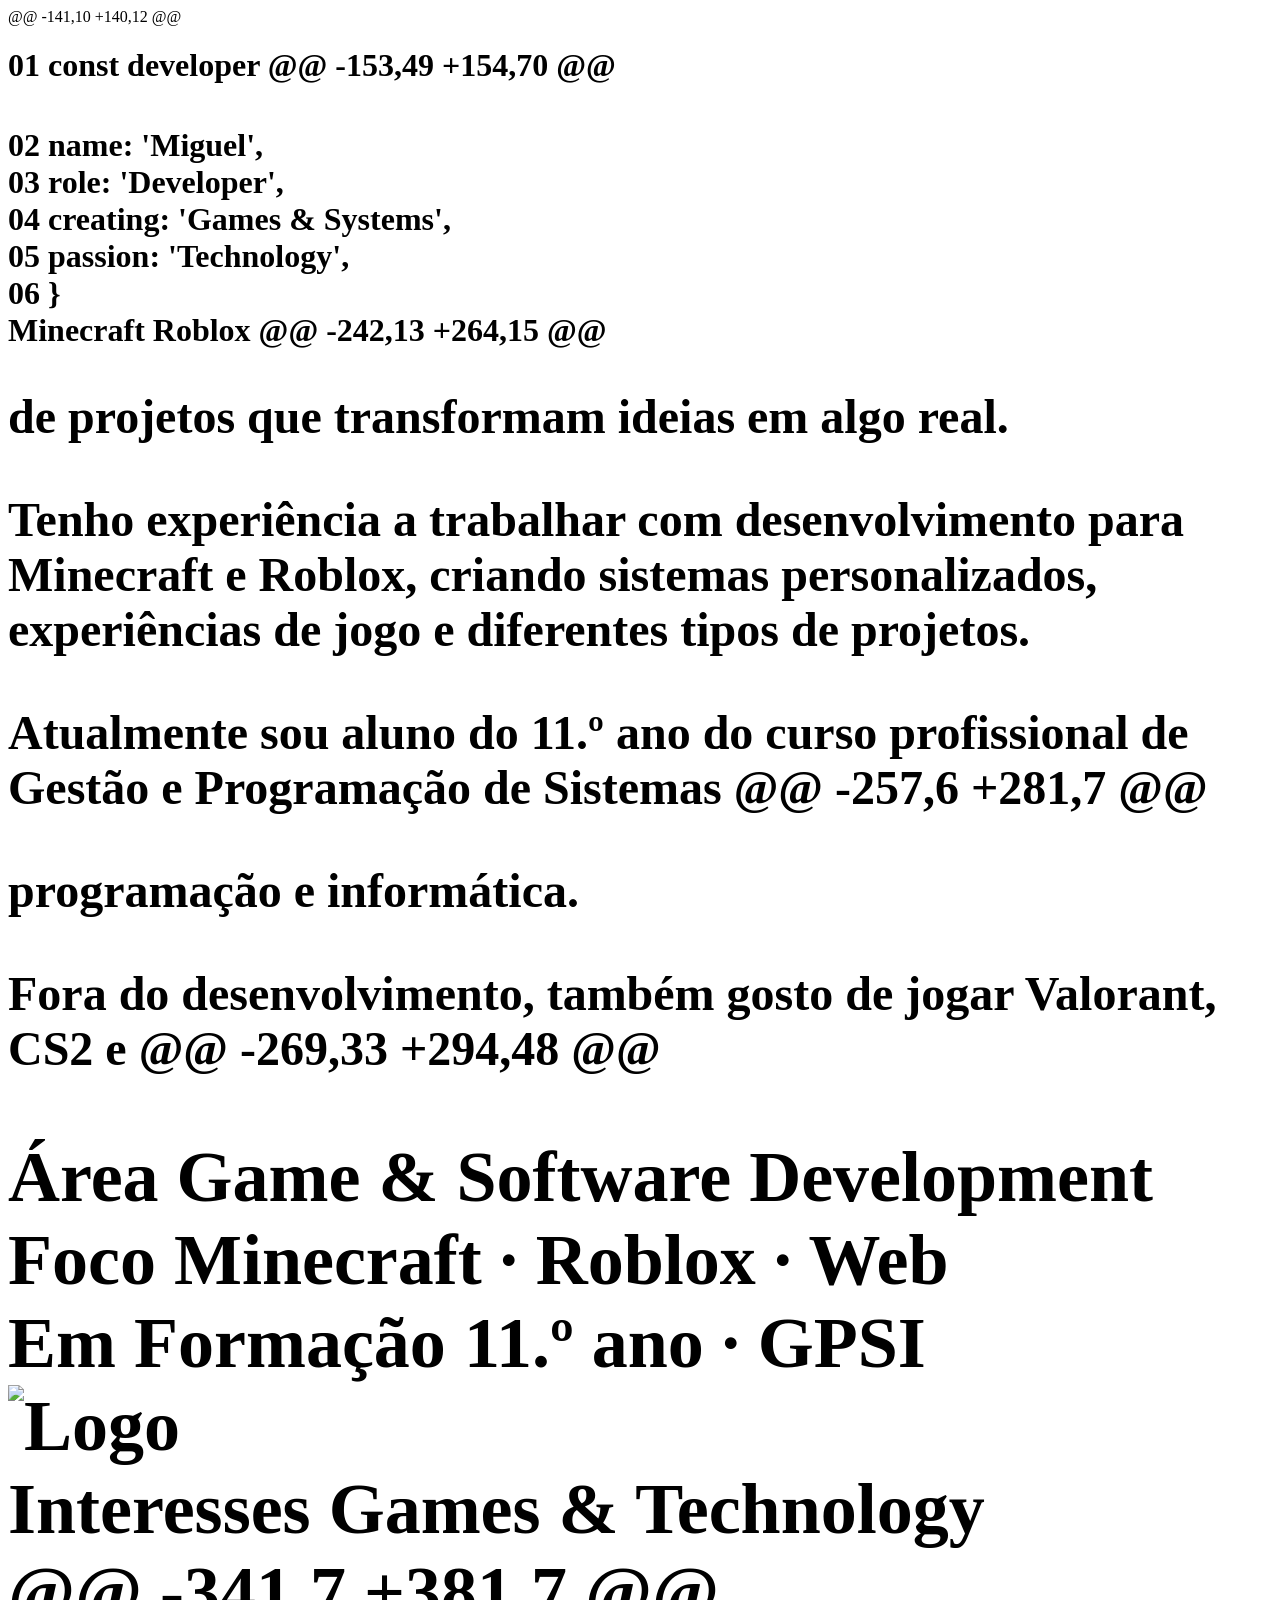
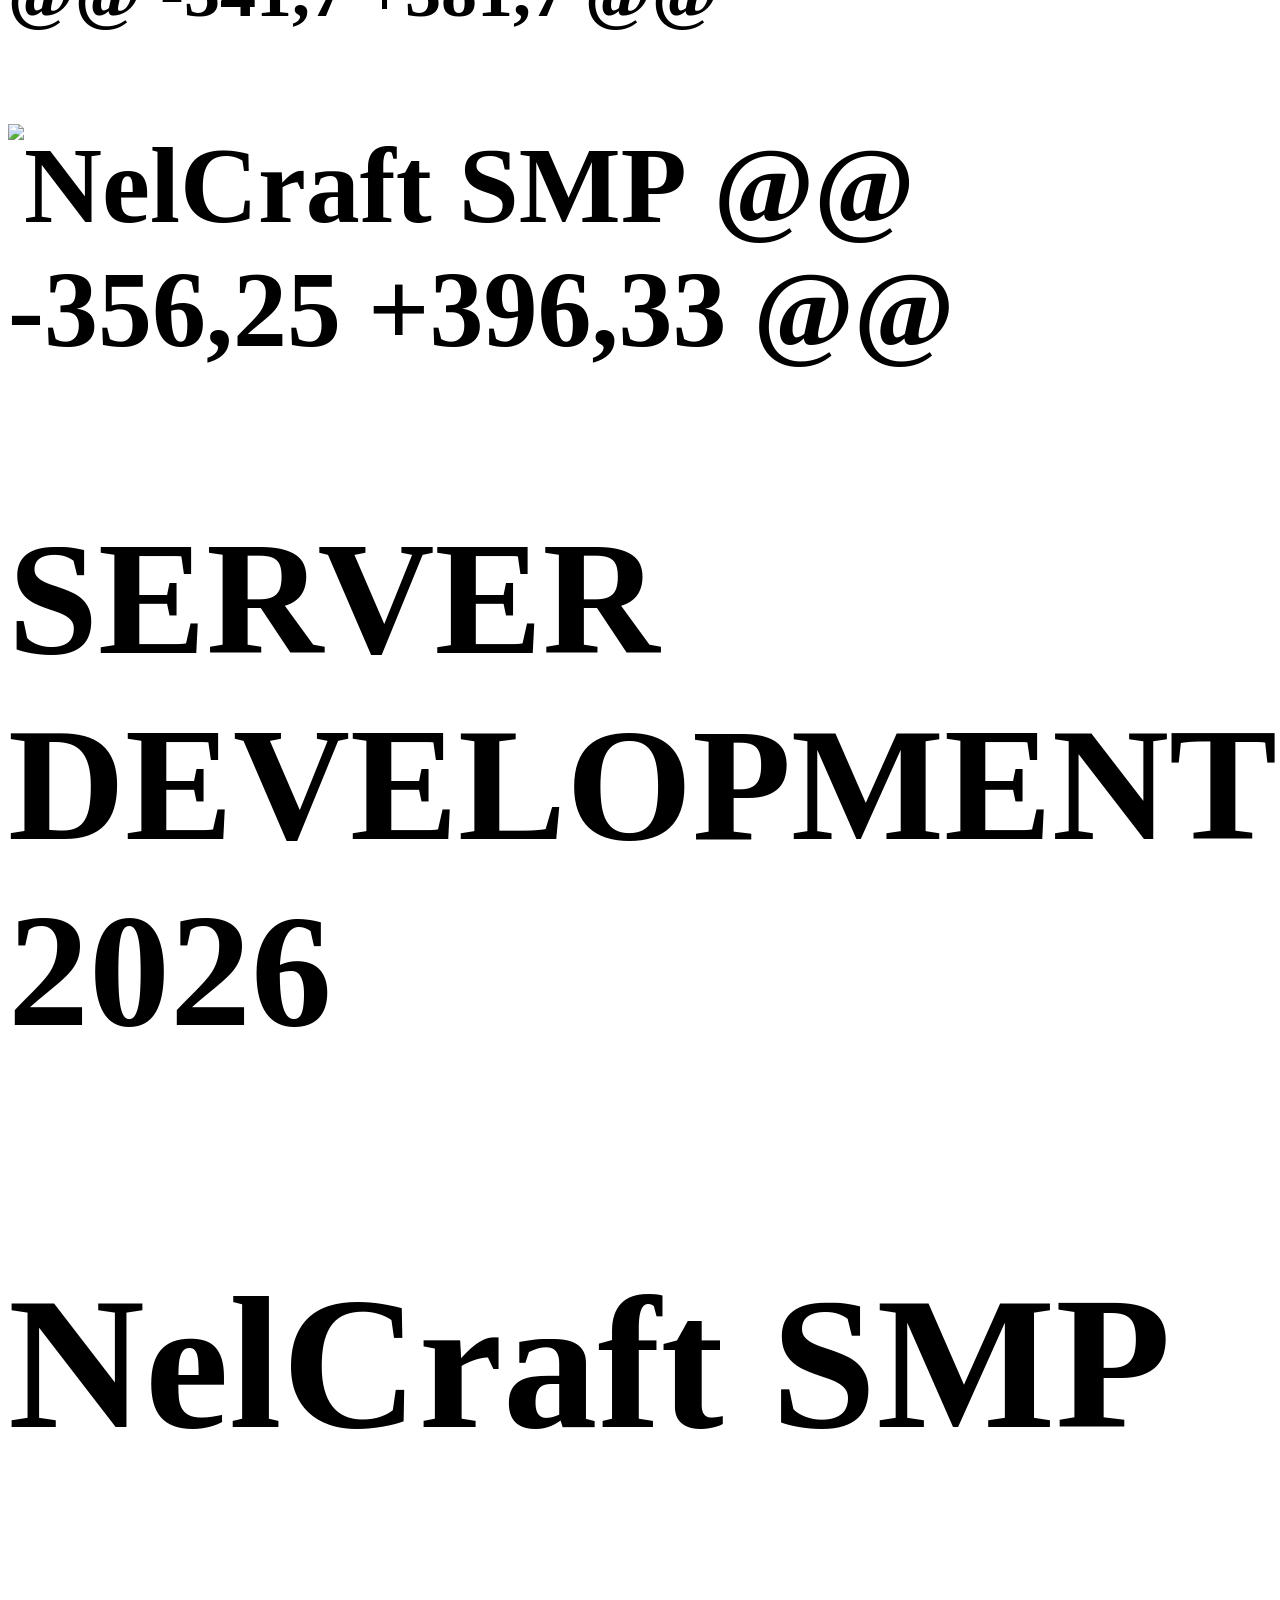
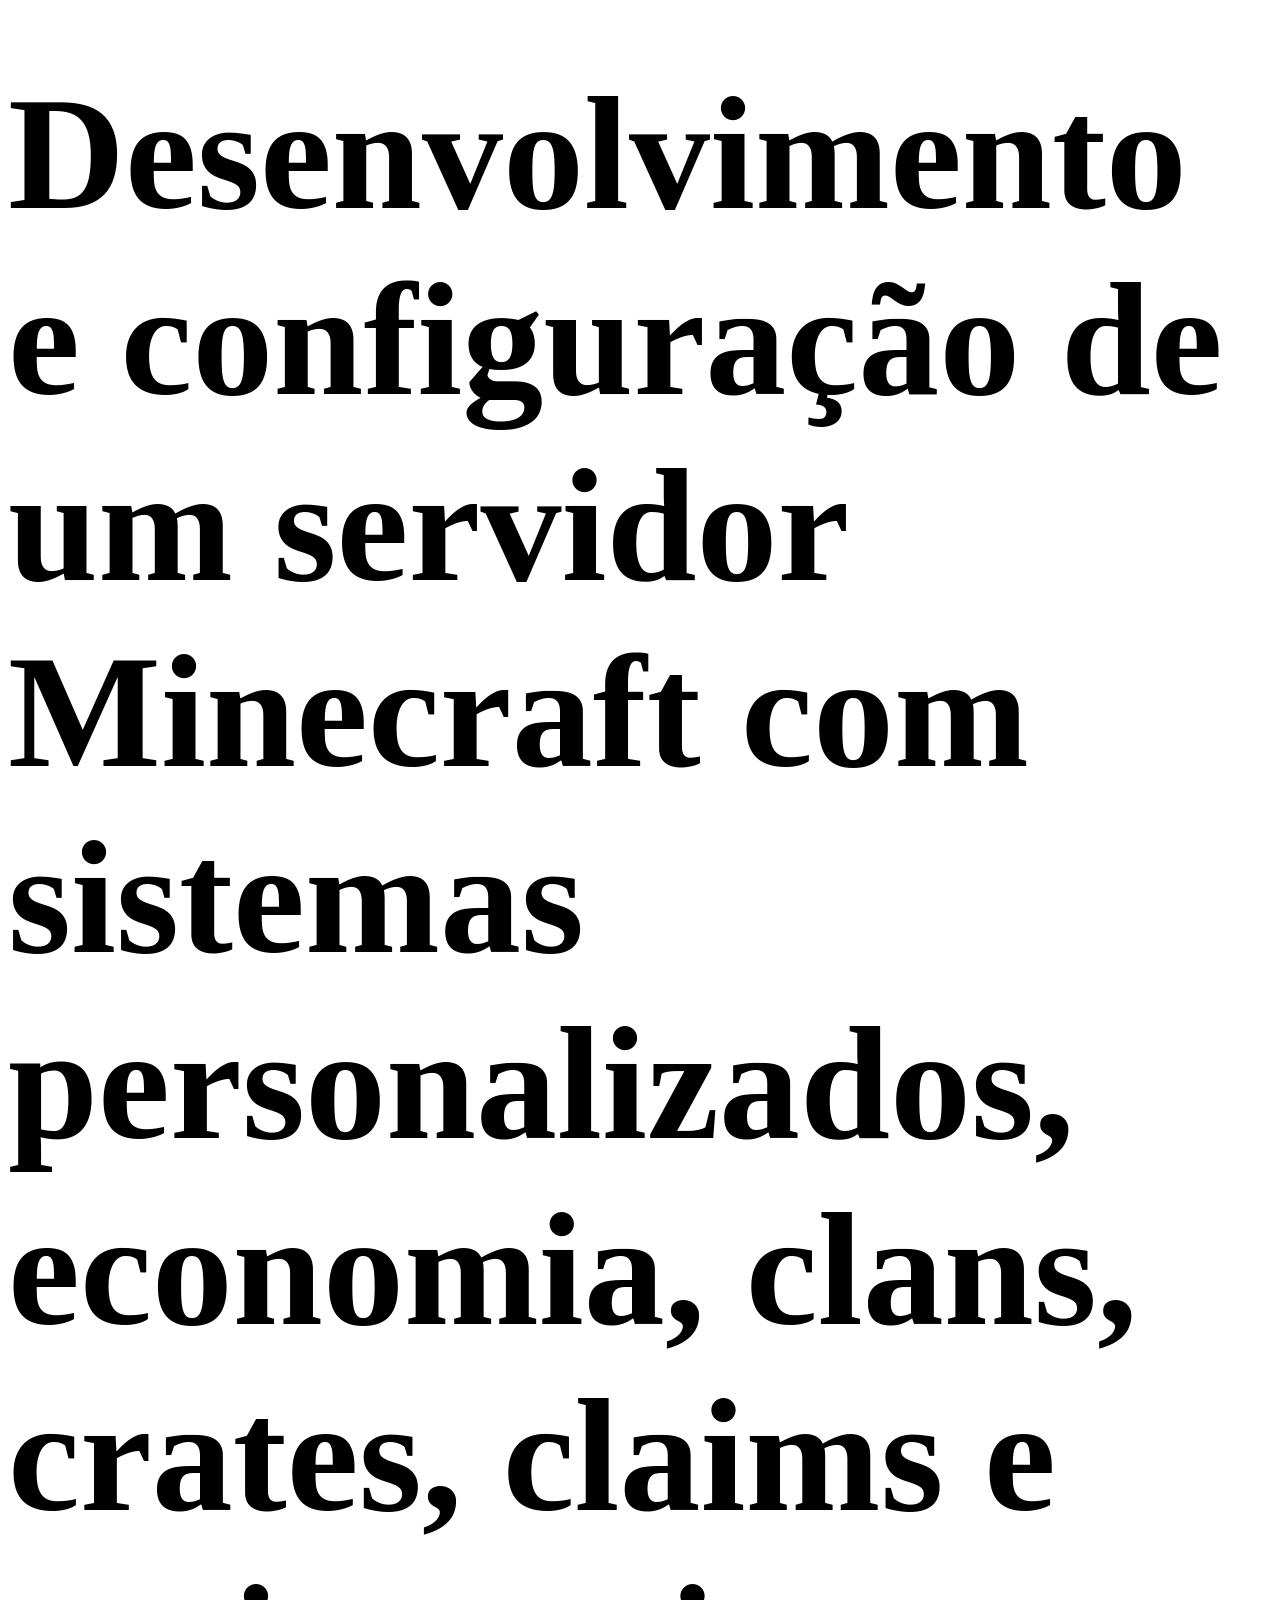
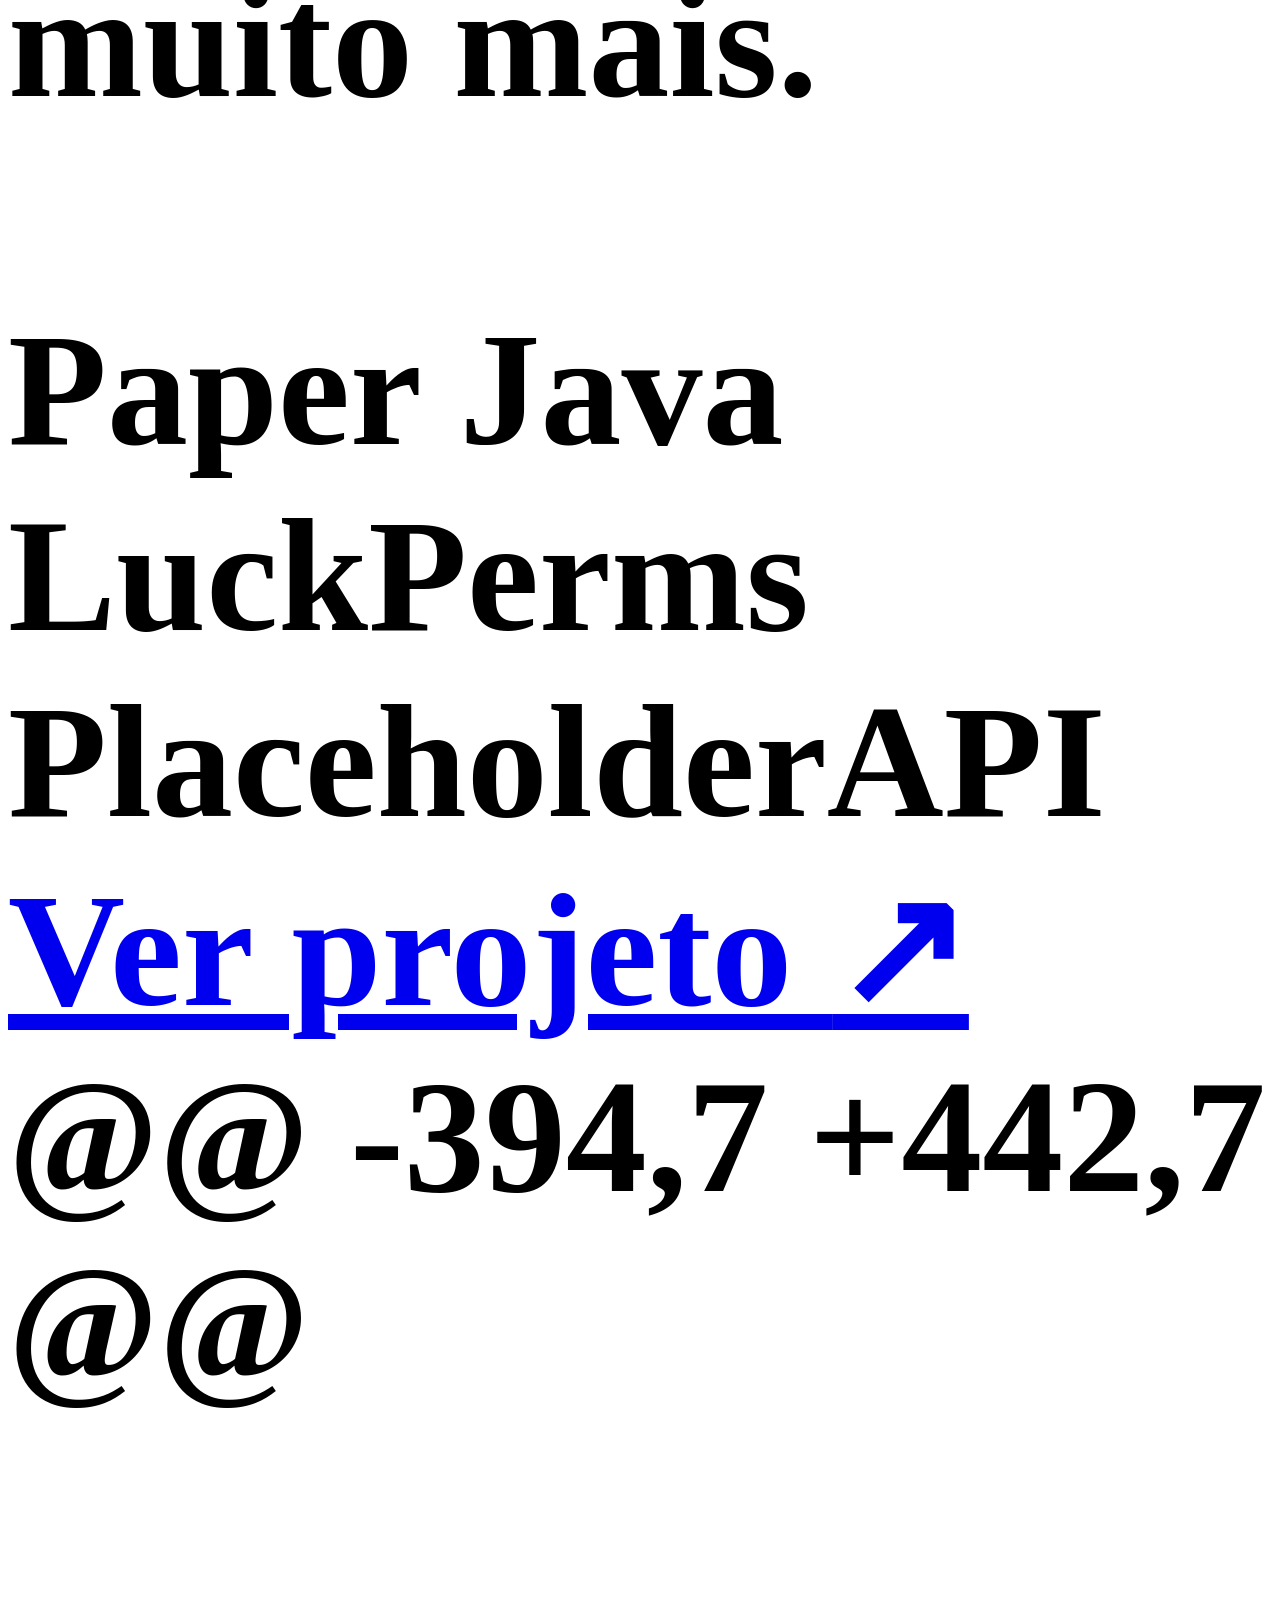
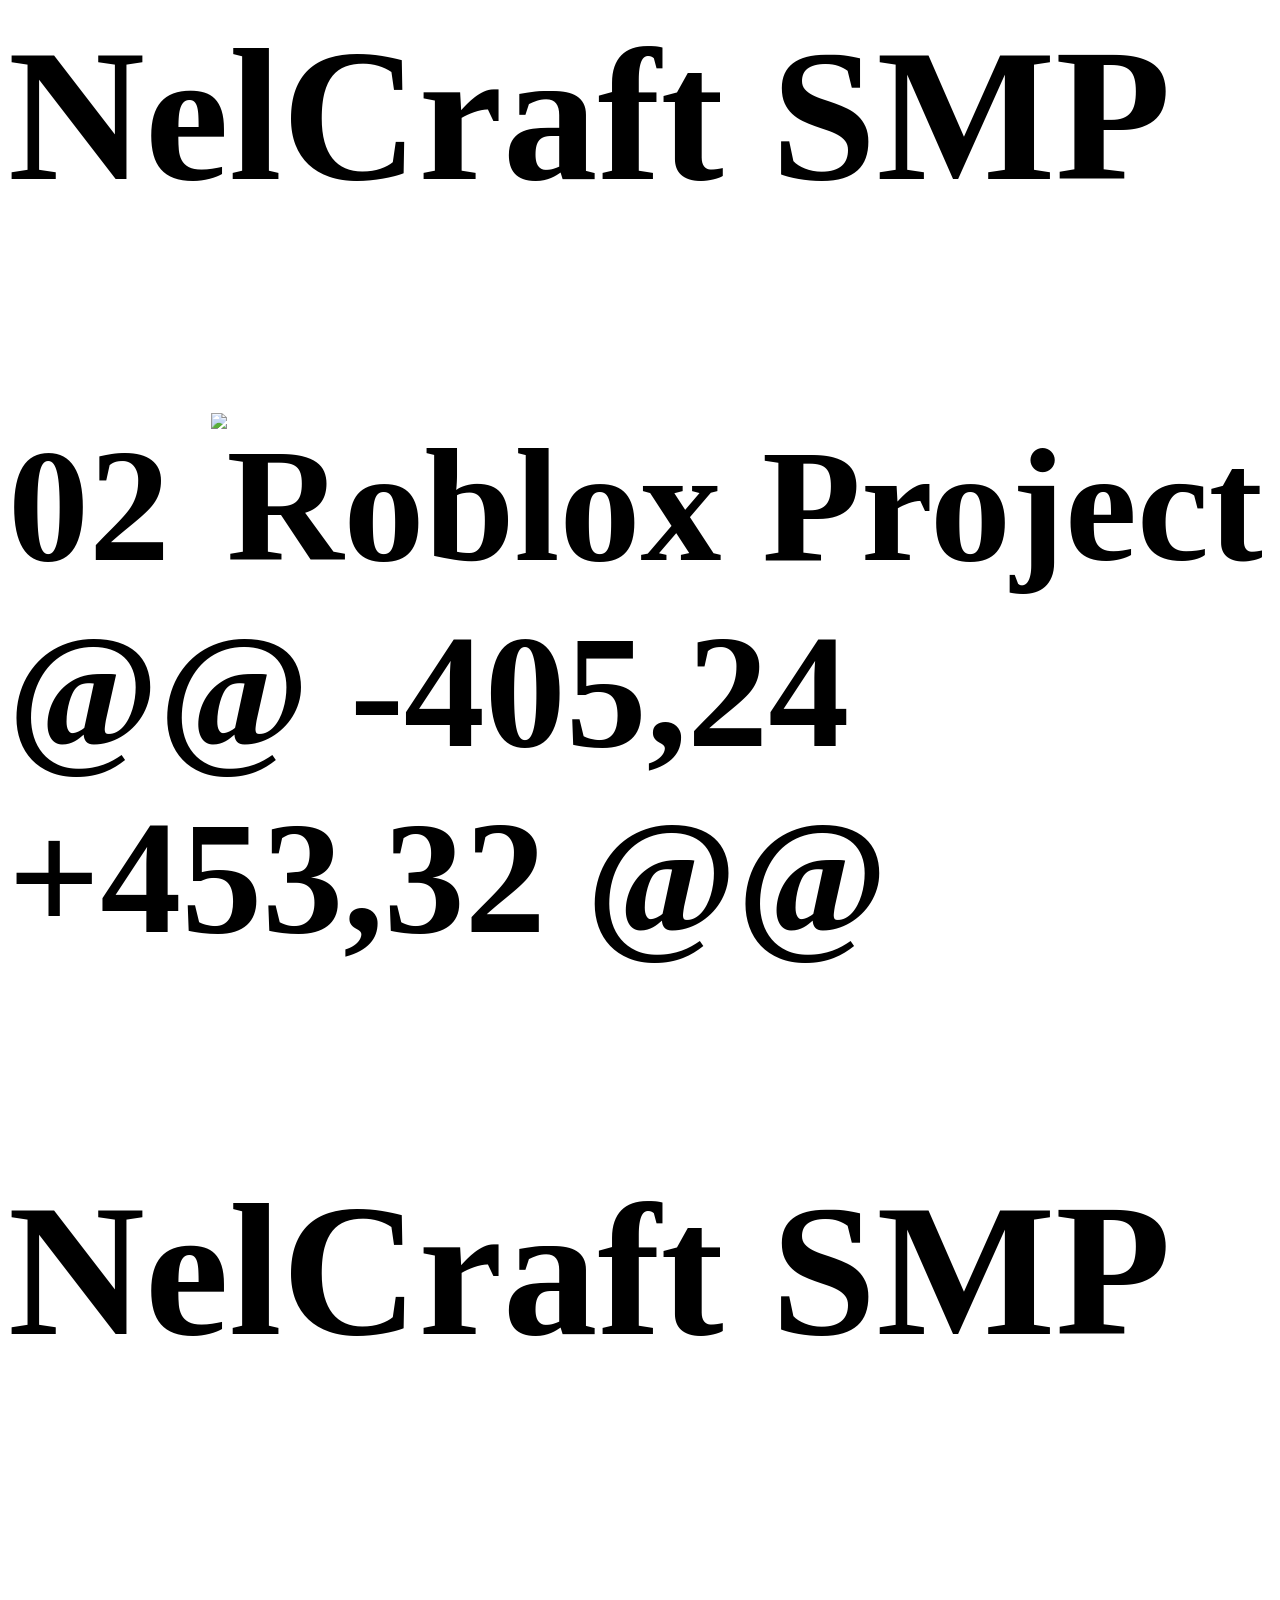
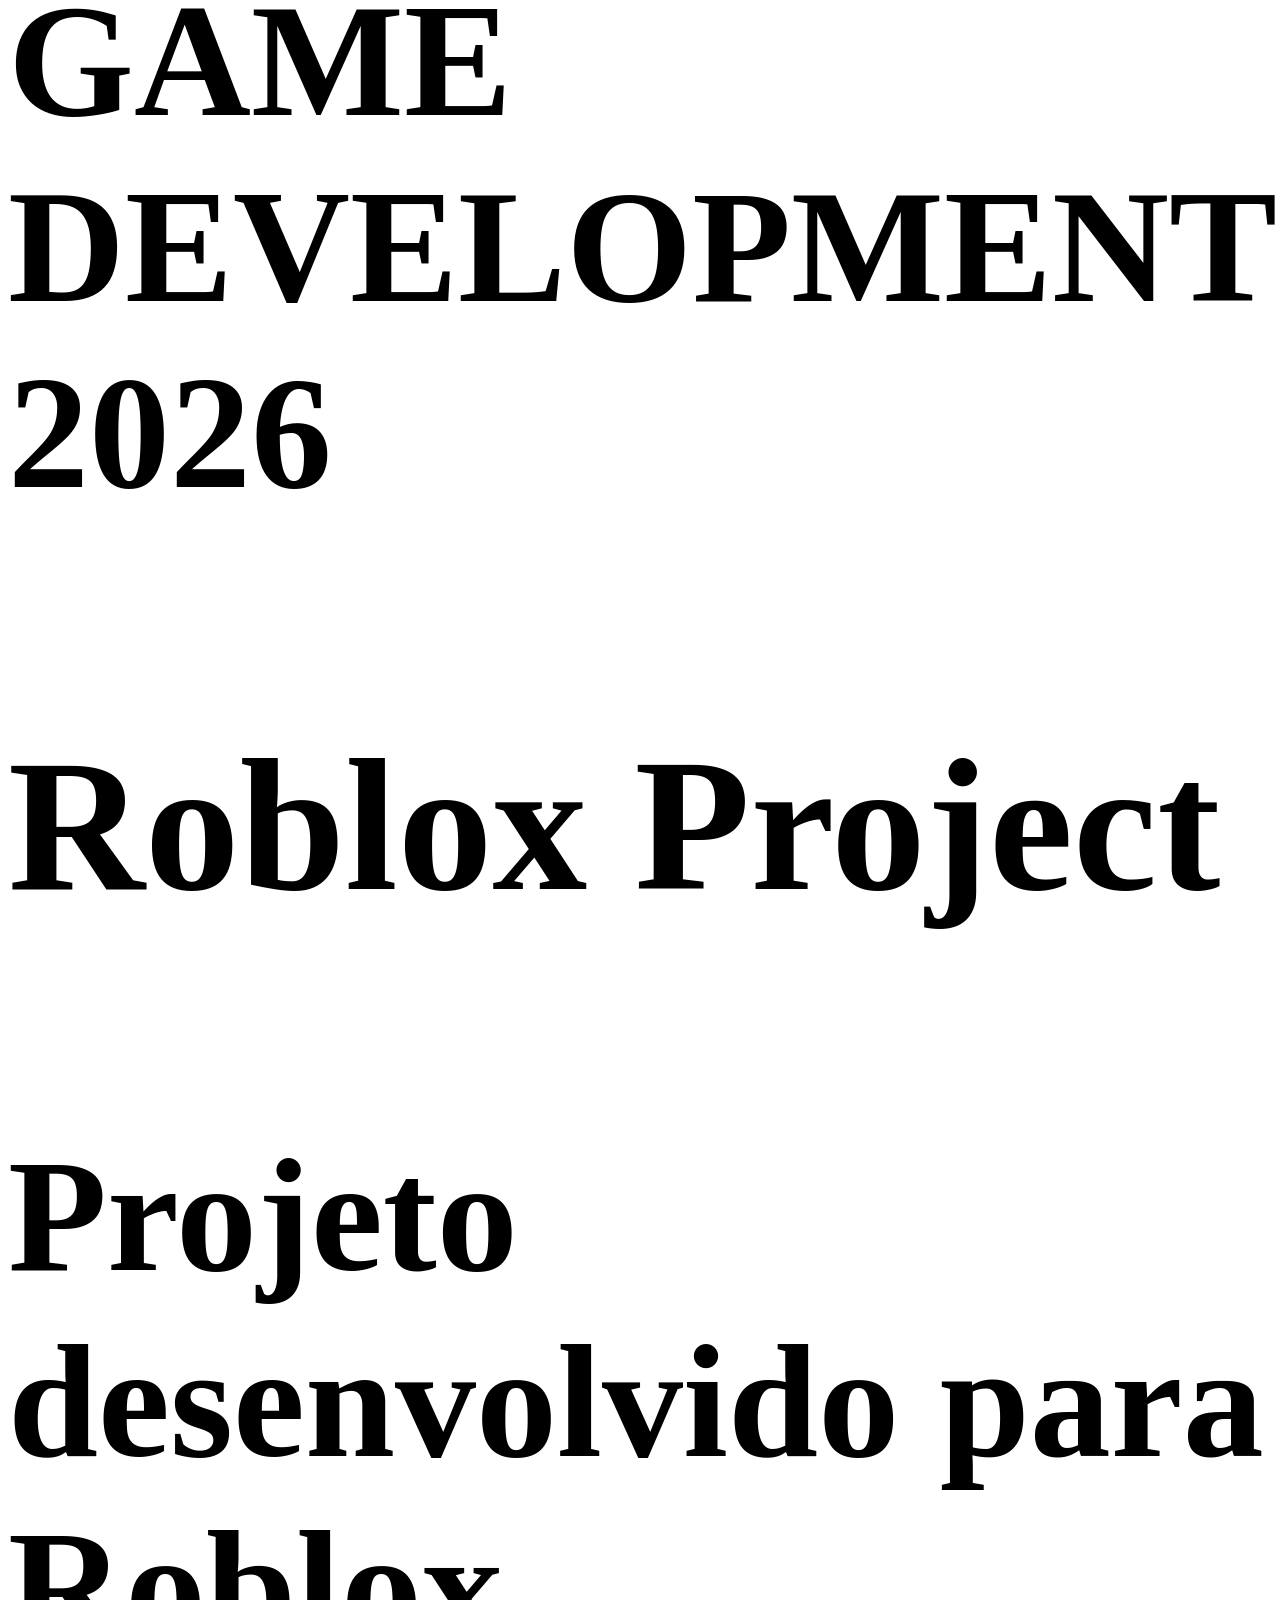
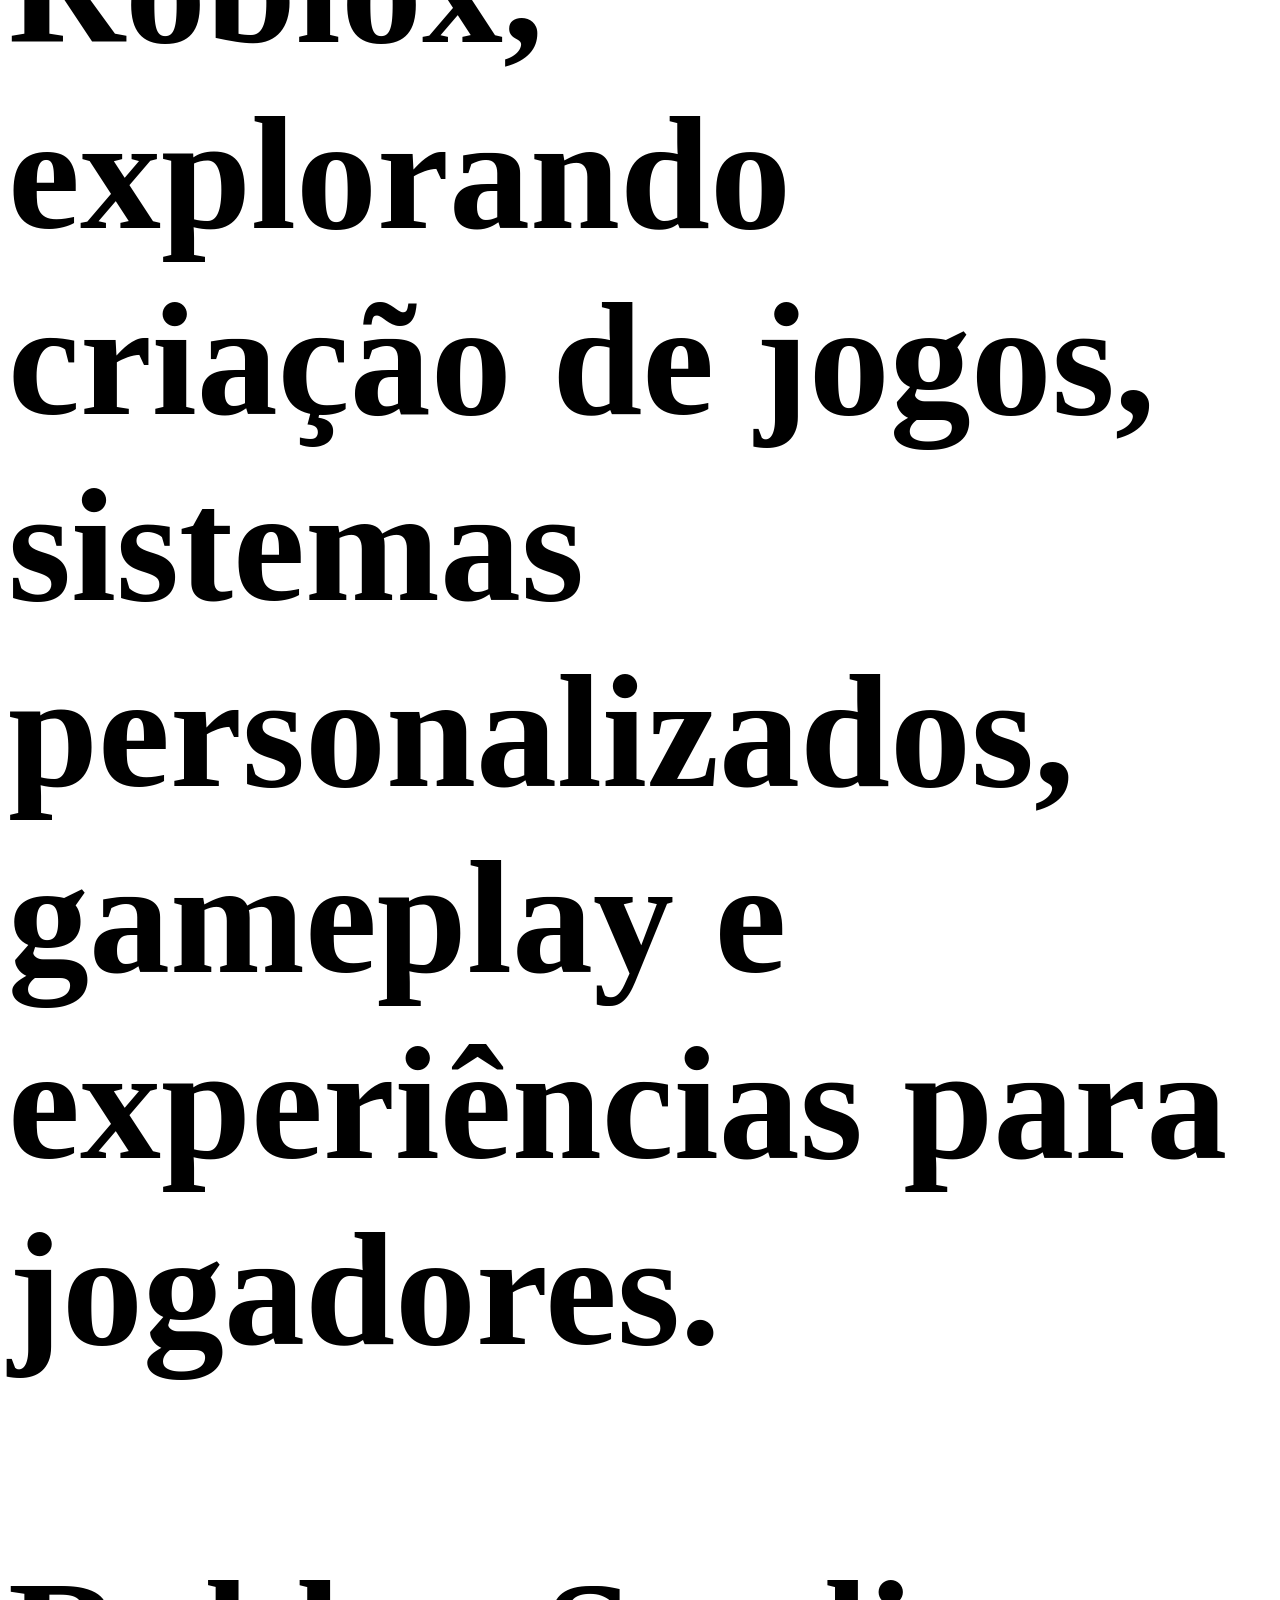
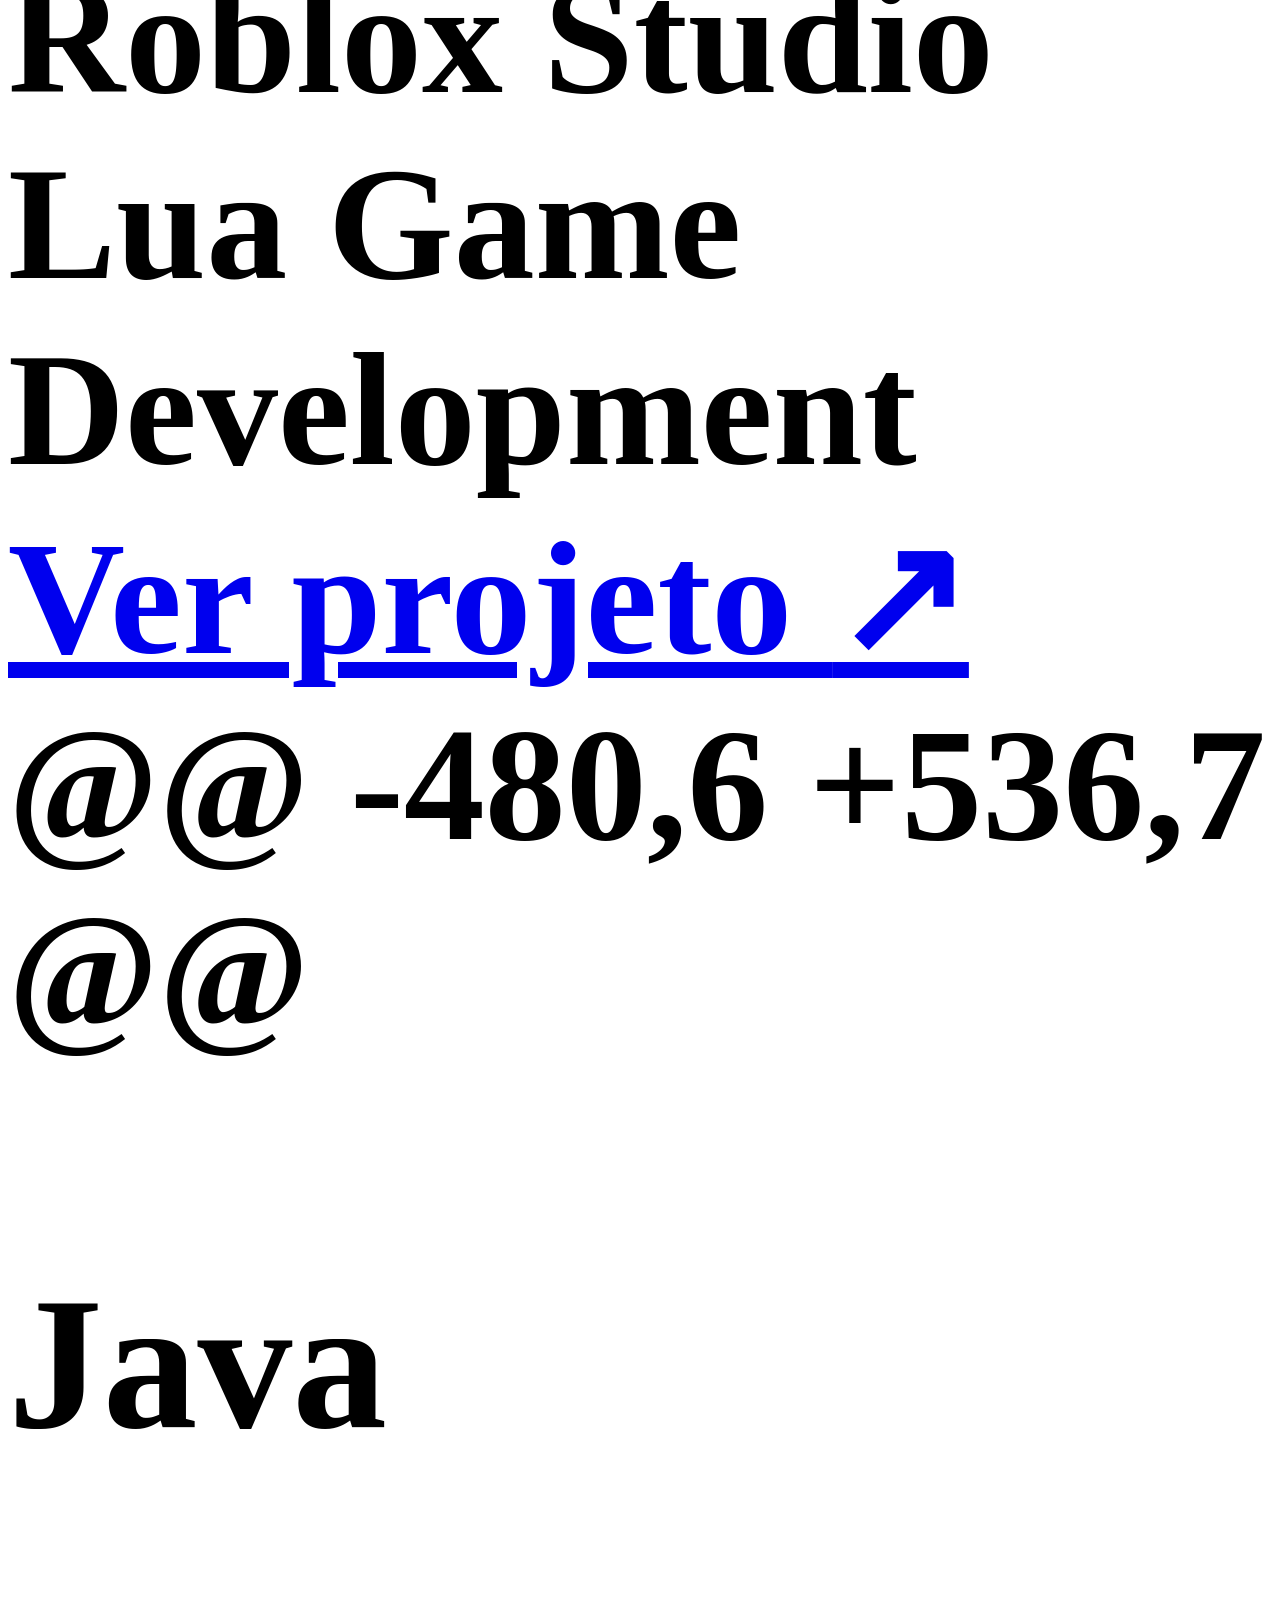
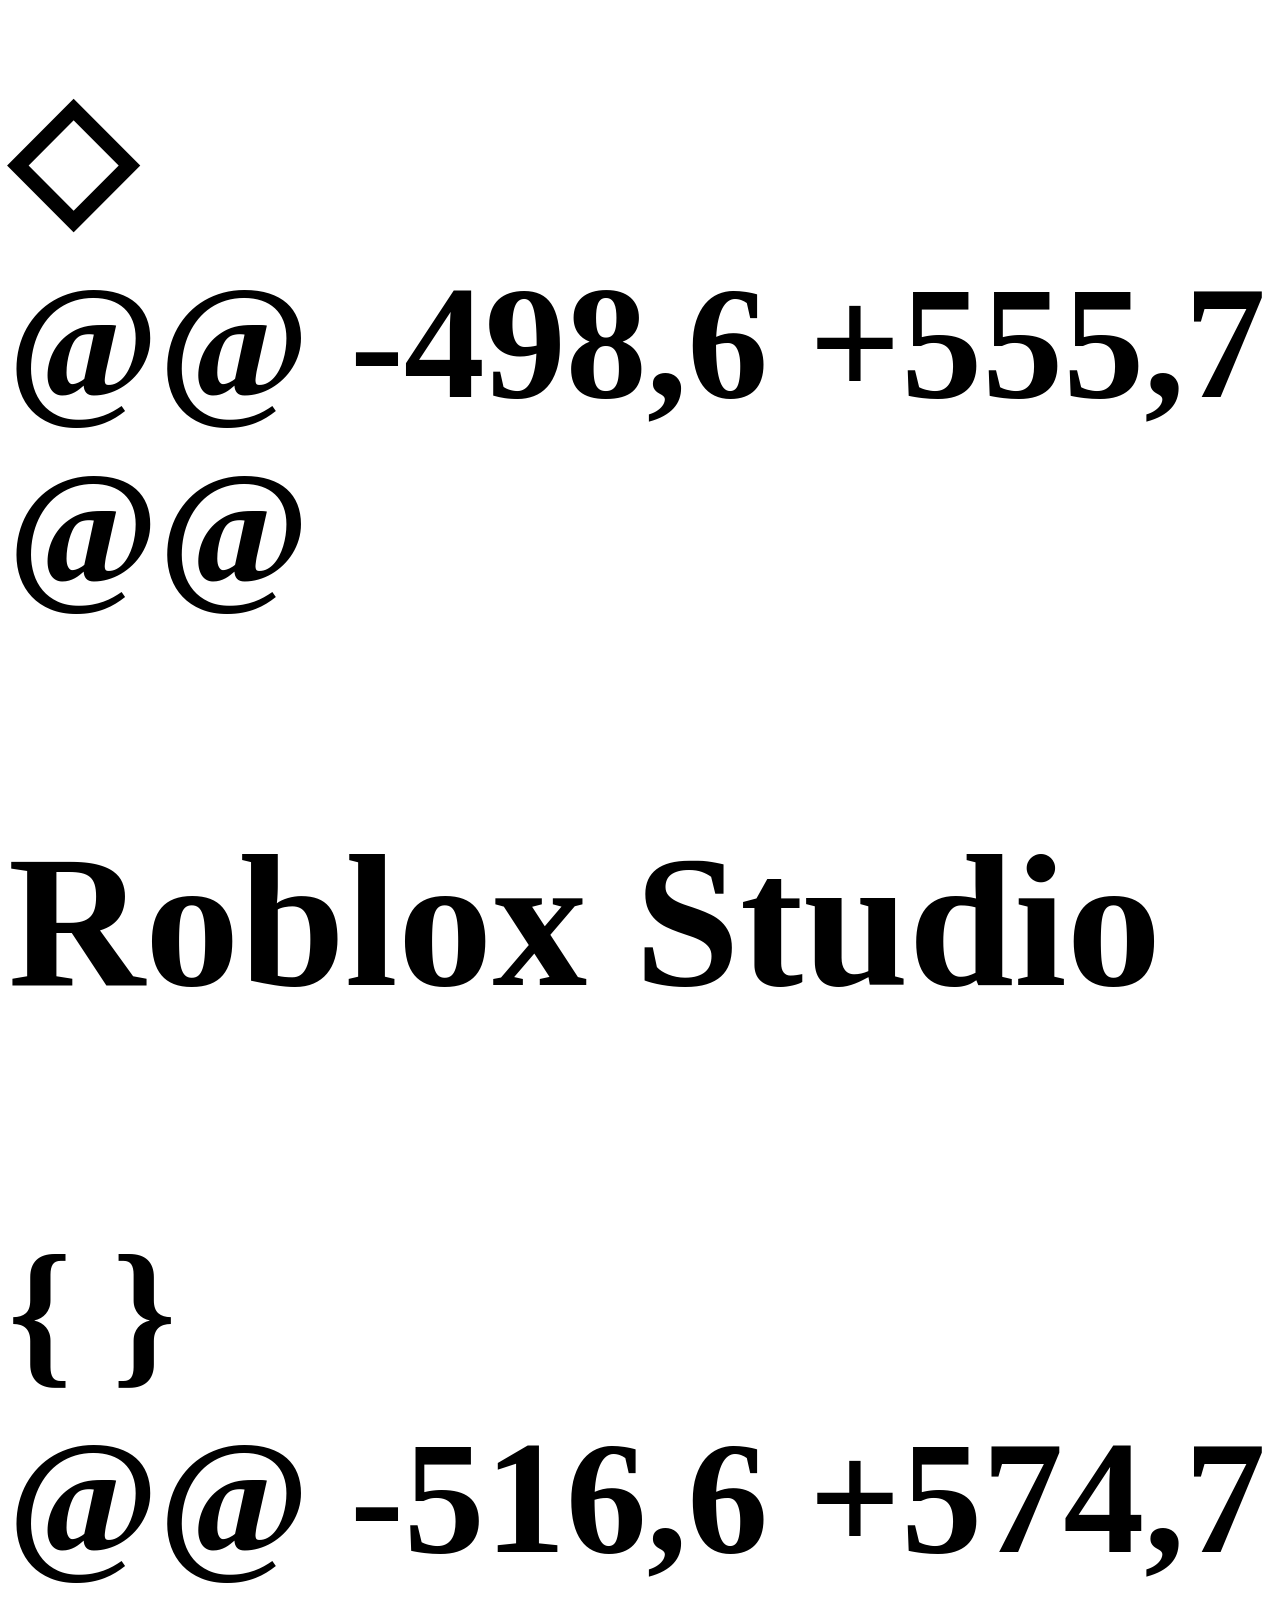
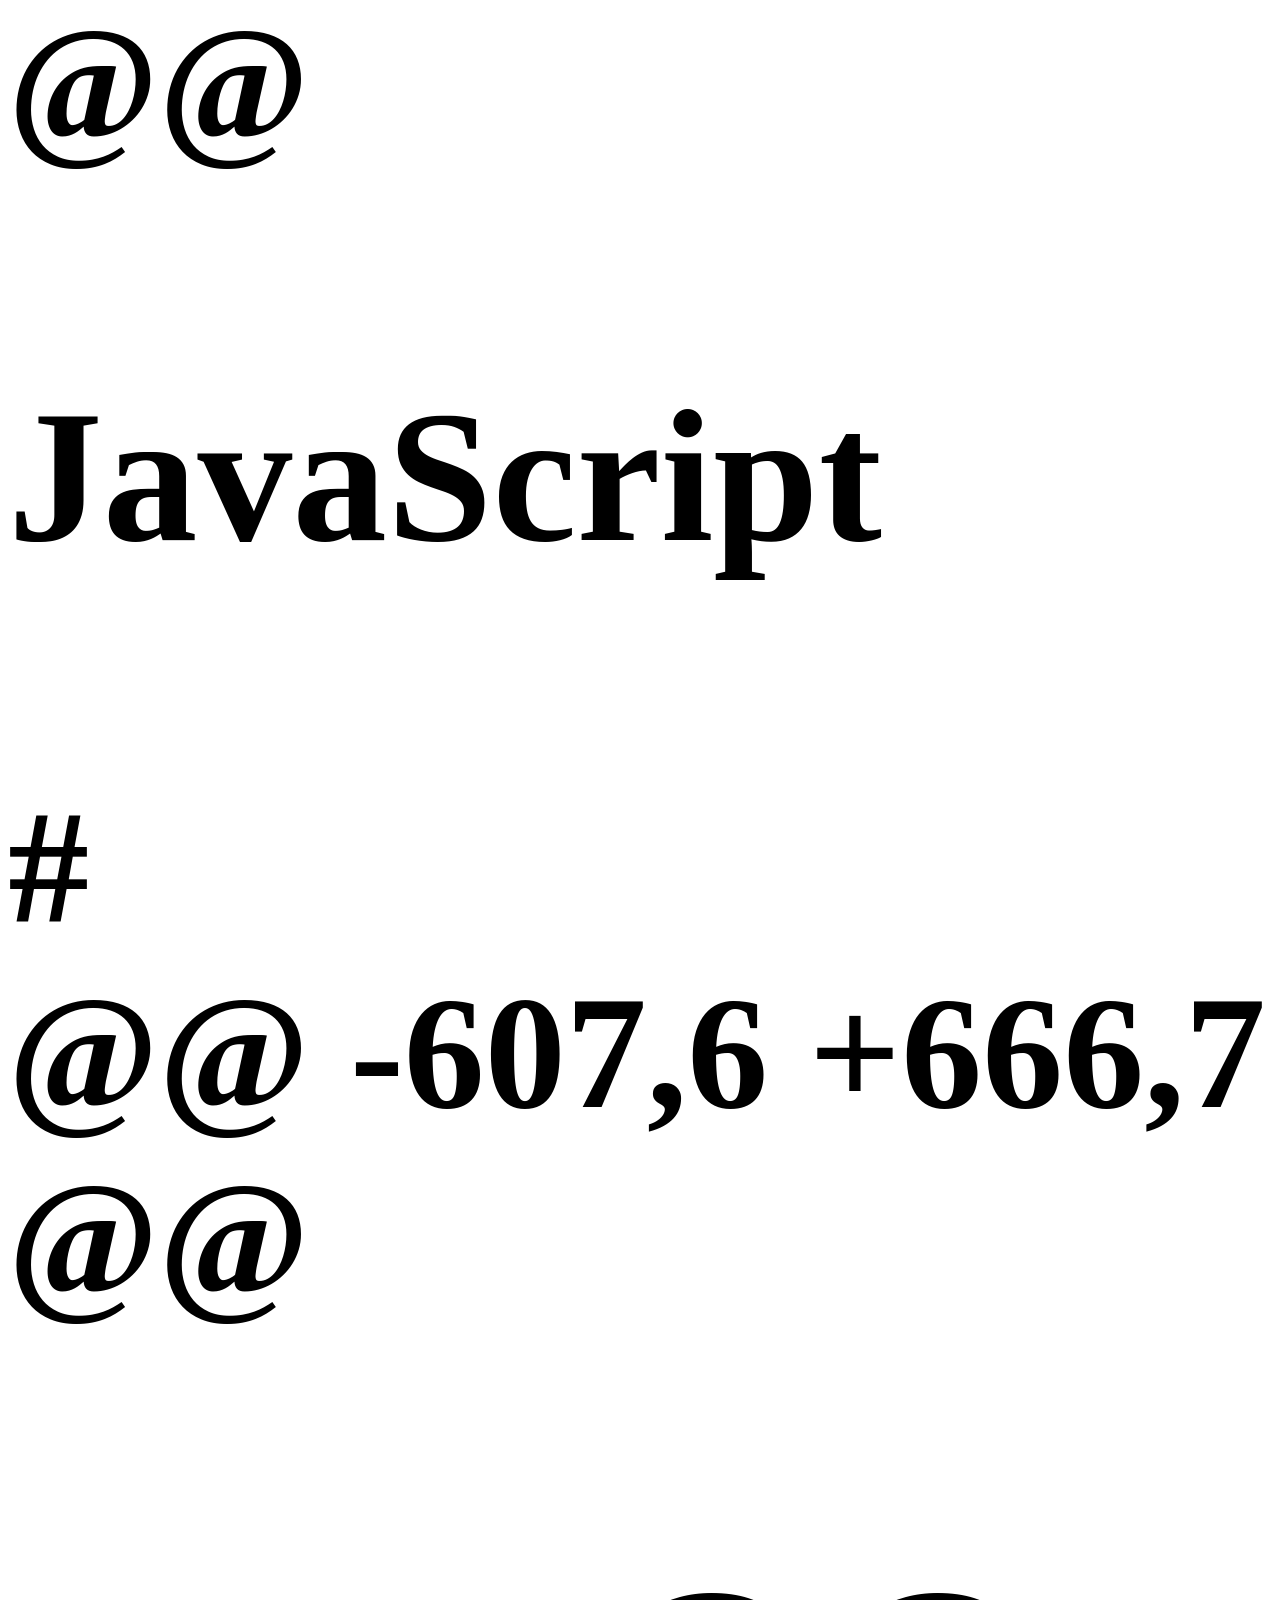
==== index.html @ 080fdfba "Update index.html" ====
<html lang="pt-PT">
<head>
<meta charset="UTF-8">

<meta name="viewport" content="width=device-width, initial-scale=1.0">

<title>Miguel — Developer</title>
@@ -141,10 +140,12 @@ <h1>

</div>


<div class="code-area">

<div class="code-line">
<span class="line-number">01</span>

<span>
<span class="purple">const</span>
<span class="blue">developer</span>
@@ -153,49 +154,70 @@ <h1>
</span>
</div>


<div class="code-line">

<span class="line-number">02</span>

<span class="indent">
name:
<span class="green">'Miguel'</span>,
</span>

</div>


<div class="code-line">

<span class="line-number">03</span>

<span class="indent">
role:
<span class="green">'Developer'</span>,
</span>

</div>


<div class="code-line">

<span class="line-number">04</span>

<span class="indent">
creating:
<span class="green">'Games & Systems'</span>,
</span>

</div>


<div class="code-line">

<span class="line-number">05</span>

<span class="indent">
passion:
<span class="green">'Technology'</span>,
</span>

</div>


<div class="code-line">

<span class="line-number">06</span>

<span>
<span class="yellow">}</span>
</span>

</div>

<div class="cursor"></div>

</div>


<div class="card-bottom">
<span>Minecraft</span>
<span>Roblox</span>
@@ -242,13 +264,15 @@ <h2>
de projetos que transformam ideias em algo real.
</p>


<p>
Tenho experiência a trabalhar com desenvolvimento
para <strong>Minecraft</strong> e <strong>Roblox</strong>,
criando sistemas personalizados, experiências de jogo
e diferentes tipos de projetos.
</p>


<p>
Atualmente sou aluno do <strong>11.º ano do curso
profissional de Gestão e Programação de Sistemas
@@ -257,6 +281,7 @@ <h2>
programação e informática.
</p>


<p>
Fora do desenvolvimento, também gosto de jogar
<strong>Valorant</strong>, <strong>CS2</strong> e
@@ -269,33 +294,48 @@ <h2>
<div class="about-info">

<div class="info-box">

<span class="info-title">Área</span>

<strong>Game & Software Development</strong>

</div>


<div class="info-box">

<span class="info-title">Foco</span>

<strong>Minecraft · Roblox · Web</strong>

</div>


<div class="info-box">

<span class="info-title">Em Formação</span>

<strong>11.º ano · GPSI</strong>

</div>


<div class="info-box profile-box">

<div class="profile-info">

<img
                                src="profile.png"
                                src="images/profile.png"
alt="Logo"
class="profile-image"
>

<div>

<span class="info-title">Interesses</span>

<strong>Games & Technology</strong>

</div>

</div>
@@ -341,7 +381,7 @@ <h2>
<div class="project-image minecraft-image">

<img
                            src="nelcraft.png"
                            src="images/nelcraft.png"
alt="NelCraft SMP"
class="project-real-image"
>
@@ -356,25 +396,33 @@ <h2>
<div class="project-content">

<div class="project-top">

<span>SERVER DEVELOPMENT</span>
<span>2026</span>

</div>


<h3>NelCraft SMP</h3>


<p>
Desenvolvimento e configuração de um servidor
Minecraft com sistemas personalizados,
economia, clans, crates, claims e muito mais.
</p>


<div class="tags">

<span>Paper</span>
<span>Java</span>
<span>LuckPerms</span>
<span>PlaceholderAPI</span>

</div>


<a href="#" class="project-link">
Ver projeto <span>↗</span>
</a>
@@ -394,7 +442,7 @@ <h3>NelCraft SMP</h3>
<span class="project-number">02</span>

<img
                            src="roblox.png"
                            src="images/roblox.png"
alt="Roblox Project"
class="project-real-image"
>
@@ -405,24 +453,32 @@ <h3>NelCraft SMP</h3>
<div class="project-content">

<div class="project-top">

<span>GAME DEVELOPMENT</span>
<span>2026</span>

</div>


<h3>Roblox Project</h3>


<p>
Projeto desenvolvido para Roblox, explorando
criação de jogos, sistemas personalizados,
gameplay e experiências para jogadores.
</p>


<div class="tags">

<span>Roblox Studio</span>
<span>Lua</span>
<span>Game Development</span>

</div>


<a href="#" class="project-link">
Ver projeto <span>↗</span>
</a>
@@ -480,6 +536,7 @@ <h3>Java</h3>
</div>



<div class="skill-card">

<div class="skill-icon">◇</div>
@@ -498,6 +555,7 @@ <h3>Roblox Studio</h3>
</div>



<div class="skill-card">

<div class="skill-icon">{ }</div>
@@ -516,6 +574,7 @@ <h3>JavaScript</h3>
</div>



<div class="skill-card">

<div class="skill-icon">#</div>
@@ -607,6 +666,7 @@ <h2>

<div class="modal-backdrop" id="modalBackdrop"></div>


<div class="modal-box">

<button
@@ -634,7 +694,7 @@ <h3>


<p>
                Podes entrar em 
                Podes entrar em
contacto comigo através do Gmail.
</p>

@@ -645,6 +705,7 @@ <h3>
teuemail@example.com
</span>


<button
type="button"
id="copyEmail"
@@ -653,6 +714,7 @@ <h3>
>

<!-- Copy icon -->

<svg
width="18"
height="18"
@@ -663,6 +725,7 @@ <h3>
stroke-linecap="round"
stroke-linejoin="round"
>

<rect
x="9"
y="9"
@@ -672,11 +735,14 @@ <h3>
ry="2"
></rect>


<path
d="M5 15H4a2 2 0 0 1-2-2V4a2 2 0 0 1 2-2h9a2 2 0 0 1 2 2v1"
></path>

</svg>


<span>Copiar</span>

</button>
@@ -707,10 +773,12 @@ <h3>
MIGUEL<span>.</span>
</div>


<p>
Developer · Portugal
</p>


<p class="copyright">
© 2026 Miguel. Todos os direitos reservados.
</p>
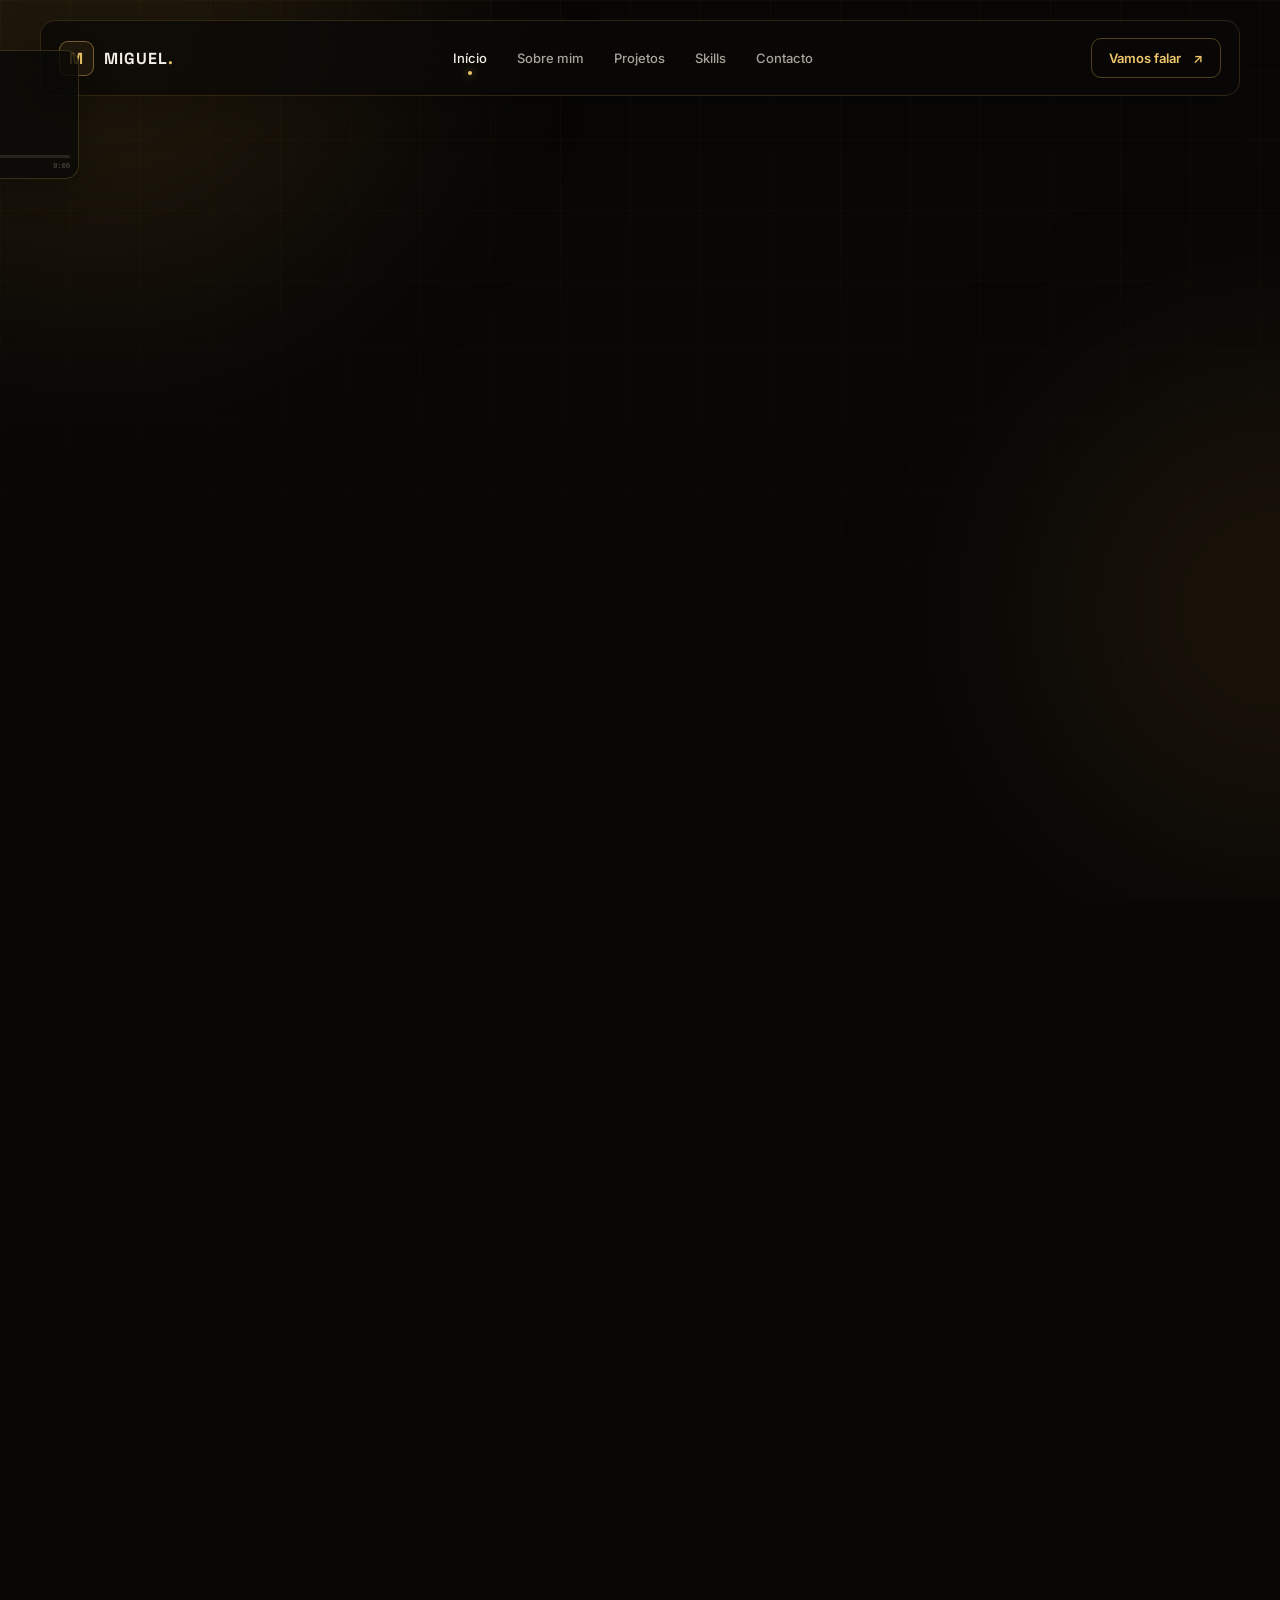
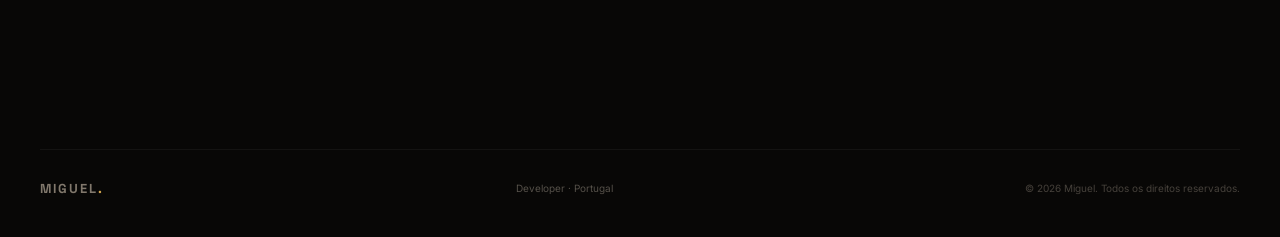
==== commit 3c2fea49: "Update index.html" ====
--- a/index.html
+++ b/index.html
@@ -1,343 +1,818 @@
+<!DOCTYPE html>
 <html lang="pt-PT">
 <head>
-<meta charset="UTF-8">
-
-<meta name="viewport" content="width=device-width, initial-scale=1.0">
-
-<title>Miguel — Developer</title>
-@@ -141,10 +140,12 @@ <h1>
-
-</div>
-
-
-<div class="code-area">
-
-<div class="code-line">
-<span class="line-number">01</span>
-
-<span>
-<span class="purple">const</span>
-<span class="blue">developer</span>
-@@ -153,49 +154,70 @@ <h1>
-</span>
-</div>
-
-
-<div class="code-line">
-
-<span class="line-number">02</span>
-
-<span class="indent">
-name:
-<span class="green">'Miguel'</span>,
-</span>
-
-</div>
-
-
-<div class="code-line">
-
-<span class="line-number">03</span>
-
-<span class="indent">
-role:
-<span class="green">'Developer'</span>,
-</span>
-
-</div>
-
-
-<div class="code-line">
-
-<span class="line-number">04</span>
-
-<span class="indent">
-creating:
-<span class="green">'Games & Systems'</span>,
-</span>
-
-</div>
-
-
-<div class="code-line">
-
-<span class="line-number">05</span>
-
-<span class="indent">
-passion:
-<span class="green">'Technology'</span>,
-</span>
-
-</div>
-
-
-<div class="code-line">
-
-<span class="line-number">06</span>
-
-<span>
-<span class="yellow">}</span>
-</span>
-
-</div>
-
-<div class="cursor"></div>
-
-</div>
-
-
-<div class="card-bottom">
-<span>Minecraft</span>
-<span>Roblox</span>
-@@ -242,13 +264,15 @@ <h2>
-de projetos que transformam ideias em algo real.
-</p>
-
-
-<p>
-Tenho experiência a trabalhar com desenvolvimento
-para <strong>Minecraft</strong> e <strong>Roblox</strong>,
-criando sistemas personalizados, experiências de jogo
-e diferentes tipos de projetos.
-</p>
-
-
-<p>
-Atualmente sou aluno do <strong>11.º ano do curso
-profissional de Gestão e Programação de Sistemas
-@@ -257,6 +281,7 @@ <h2>
-programação e informática.
-</p>
-
-
-<p>
-Fora do desenvolvimento, também gosto de jogar
-<strong>Valorant</strong>, <strong>CS2</strong> e
-@@ -269,33 +294,48 @@ <h2>
-<div class="about-info">
-
-<div class="info-box">
-
-<span class="info-title">Área</span>
-
-<strong>Game & Software Development</strong>
-
-</div>
-
-
-<div class="info-box">
-
-<span class="info-title">Foco</span>
-
-<strong>Minecraft · Roblox · Web</strong>
-
-</div>
-
-
-<div class="info-box">
-
-<span class="info-title">Em Formação</span>
-
-<strong>11.º ano · GPSI</strong>
-
-</div>
-
-
-<div class="info-box profile-box">
-
-<div class="profile-info">
-
-<img
-                                src="profile.png"
+    <meta charset="UTF-8">
+    <meta name="viewport" content="width=device-width, initial-scale=1.0">
+
+    <title>Miguel — Developer</title>
+    <meta name="description" content="Portfólio de Miguel — Developer de Minecraft e Roblox.">
+
+    <link rel="stylesheet" href="style.css">
+
+    <!-- Google Fonts -->
+    <link rel="preconnect" href="https://fonts.googleapis.com">
+    <link rel="preconnect" href="https://fonts.gstatic.com" crossorigin>
+    <link href="https://fonts.googleapis.com/css2?family=Inter:wght@400;500;600;700;800&family=Space+Grotesk:wght@400;500;600;700&display=swap" rel="stylesheet">
+</head>
+
+<body>
+
+    <!-- Background -->
+    <div class="background">
+        <div class="glow glow-one"></div>
+        <div class="glow glow-two"></div>
+        <div class="grid"></div>
+    </div>
+
+
+    <!-- Navigation -->
+    <header class="navbar">
+
+        <!-- MUSIC PLAYER -->
+        <div class="music-player" aria-label="Música ambiente">
+            <img
+                src="images/Musicas.png"
+                alt="Playlist"
+                class="music-player-art"
+            >
+
+            <div class="music-player-info">
+                <span class="music-player-label">A tocar</span>
+                <span class="music-player-title" id="musicTitle">Música 1</span>
+            </div>
+
+            <div class="music-player-progress" aria-hidden="true">
+                <span id="musicProgress"></span>
+            </div>
+
+            <div class="music-player-time" aria-hidden="true">
+                <span id="musicCurrentTime">0:00</span>
+                <span id="musicDuration">0:00</span>
+            </div>
+
+            <audio id="musicAudio" preload="auto"></audio>
+        </div>
+
+        <a href="#home" class="logo">
+            <span class="logo-symbol">M</span>
+            <span>MIGUEL<span class="logo-dot">.</span></span>
+        </a>
+
+        <nav>
+            <a href="#home" class="nav-link active">Início</a>
+            <a href="#about" class="nav-link">Sobre mim</a>
+            <a href="#projects" class="nav-link">Projetos</a>
+            <a href="#skills" class="nav-link">Skills</a>
+            <a href="#contact" class="nav-link">Contacto</a>
+        </nav>
+
+        <a href="#contact" class="nav-button">
+            <span>Vamos falar</span>
+            <span>↗</span>
+        </a>
+
+    </header>
+
+
+    <main>
+
+        <!-- ============================= -->
+        <!-- HERO -->
+        <!-- ============================= -->
+
+        <section id="home" class="hero section">
+
+            <div class="hero-content">
+
+                <div class="status">
+                    <span class="status-dot"></span>
+                    <span>Disponível para projetos</span>
+                </div>
+
+                <p class="hero-small">
+                    DEVELOPER
+                </p>
+
+                <h1>
+                    Transformo ideias em
+                    <span class="gradient-text">experiências.</span>
+                </h1>
+
+                <p class="hero-description">
+                    Olá, sou o <strong>Miguel</strong>.
+                    Sou developer focado em criar experiências,
+                    sistemas e projetos para <strong>Minecraft</strong>,
+                    <strong>Roblox</strong> e web.
+                </p>
+
+                <div class="hero-buttons">
+
+                    <a href="#projects" class="primary-button">
+                        <span>Ver projetos</span>
+                        <span class="arrow">↓</span>
+                    </a>
+
+                    <a href="#contact" class="secondary-button">
+                        Contactar-me
+                    </a>
+
+                </div>
+
+
+                <div class="hero-stats">
+
+                    <div class="stat">
+                        <strong>6+</strong>
+                        <span>Meses de experiência</span>
+                    </div>
+
+                    <div class="stat-line"></div>
+
+                    <div class="stat">
+                        <strong>2+</strong>
+                        <span>Projetos</span>
+                    </div>
+
+                    <div class="stat-line"></div>
+
+                    <div class="stat">
+                        <strong>∞</strong>
+                        <span>Ideias</span>
+                    </div>
+
+                </div>
+
+            </div>
+
+
+            <!-- HERO CARD -->
+
+            <div class="hero-card-wrapper">
+
+                <div class="hero-card">
+
+                    <div class="card-top">
+
+                        <div class="window-buttons">
+                            <span></span>
+                            <span></span>
+                            <span></span>
+                        </div>
+
+                        <span class="card-title">miguel.dev</span>
+
+                        <span class="card-status">● ONLINE</span>
+
+                    </div>
+
+
+                    <div class="code-area">
+
+                        <div class="code-line">
+                            <span class="line-number">01</span>
+
+                            <span>
+                                <span class="purple">const</span>
+                                <span class="blue">developer</span>
+                                =
+                                <span class="yellow">{</span>
+                            </span>
+                        </div>
+
+
+                        <div class="code-line">
+
+                            <span class="line-number">02</span>
+
+                            <span class="indent">
+                                name:
+                                <span class="green">'Miguel'</span>,
+                            </span>
+
+                        </div>
+
+
+                        <div class="code-line">
+
+                            <span class="line-number">03</span>
+
+                            <span class="indent">
+                                role:
+                                <span class="green">'Developer'</span>,
+                            </span>
+
+                        </div>
+
+
+                        <div class="code-line">
+
+                            <span class="line-number">04</span>
+
+                            <span class="indent">
+                                creating:
+                                <span class="green">'Games & Systems'</span>,
+                            </span>
+
+                        </div>
+
+
+                        <div class="code-line">
+
+                            <span class="line-number">05</span>
+
+                            <span class="indent">
+                                passion:
+                                <span class="green">'Technology'</span>,
+                            </span>
+
+                        </div>
+
+
+                        <div class="code-line">
+
+                            <span class="line-number">06</span>
+
+                            <span>
+                                <span class="yellow">}</span>
+                            </span>
+
+                        </div>
+
+                        <div class="cursor"></div>
+
+                    </div>
+
+
+                    <div class="card-bottom">
+                        <span>Minecraft</span>
+                        <span>Roblox</span>
+                        <span>Web</span>
+                        <span>●</span>
+                    </div>
+
+                </div>
+
+            </div>
+
+        </section>
+
+
+
+        <!-- ============================= -->
+        <!-- ABOUT -->
+        <!-- ============================= -->
+
+        <section id="about" class="section about">
+
+            <div class="section-heading">
+
+                <div>
+                    <span class="section-number">01 /</span>
+                    <span class="section-label">SOBRE MIM</span>
+                </div>
+
+                <h2>
+                    Mais do que código.<br>
+                    <span>Crio experiências.</span>
+                </h2>
+
+            </div>
+
+
+            <div class="about-grid">
+
+                <div class="about-text">
+
+                    <p class="large-text">
+                        Sou um <strong>developer</strong> apaixonado por
+                        tecnologia, desenvolvimento de jogos e pela criação
+                        de projetos que transformam ideias em algo real.
+                    </p>
+
+
+                    <p>
+                        Tenho experiência a trabalhar com desenvolvimento
+                        para <strong>Minecraft</strong> e <strong>Roblox</strong>,
+                        criando sistemas personalizados, experiências de jogo
+                        e diferentes tipos de projetos.
+                    </p>
+
+
+                    <p>
+                        Atualmente sou aluno do <strong>11.º ano do curso
+                        profissional de Gestão e Programação de Sistemas
+                        Informáticos (GPSI)</strong>, onde continuo a
+                        desenvolver as minhas capacidades na área da
+                        programação e informática.
+                    </p>
+
+
+                    <p>
+                        Fora do desenvolvimento, também gosto de jogar
+                        <strong>Valorant</strong>, <strong>CS2</strong> e
+                        <strong>Fortnite</strong>.
+                    </p>
+
+                </div>
+
+
+                <div class="about-info">
+
+                    <div class="info-box">
+
+                        <span class="info-title">Área</span>
+
+                        <strong>Game & Software Development</strong>
+
+                    </div>
+
+
+                    <div class="info-box">
+
+                        <span class="info-title">Foco</span>
+
+                        <strong>Minecraft · Roblox · Web</strong>
+
+                    </div>
+
+
+                    <div class="info-box">
+
+                        <span class="info-title">Em Formação</span>
+
+                        <strong>11.º ano · GPSI</strong>
+
+                    </div>
+
+
+                    <div class="info-box profile-box">
+
+                        <div class="profile-info">
+
+                            <img
                                 src="images/profile.png"
-alt="Logo"
-class="profile-image"
->
-
-<div>
-
-<span class="info-title">Interesses</span>
-
-<strong>Games & Technology</strong>
-
-</div>
-
-</div>
-@@ -341,7 +381,7 @@ <h2>
-<div class="project-image minecraft-image">
-
-<img
-                            src="nelcraft.png"
+                                alt="Logo"
+                                class="profile-image"
+                            >
+
+                            <div>
+
+                                <span class="info-title">Interesses</span>
+
+                                <strong>Games & Technology</strong>
+
+                            </div>
+
+                        </div>
+
+                    </div>
+
+                </div>
+
+            </div>
+
+        </section>
+
+
+
+        <!-- ============================= -->
+        <!-- PROJECTS -->
+        <!-- ============================= -->
+
+        <section id="projects" class="section projects">
+
+            <div class="section-heading projects-heading">
+
+                <div>
+                    <span class="section-number">02 /</span>
+                    <span class="section-label">PROJETOS</span>
+                </div>
+
+                <h2>
+                    Algumas coisas que<br>
+                    <span>já construí.</span>
+                </h2>
+
+            </div>
+
+
+            <div class="projects-grid">
+
+
+                <!-- PROJECT 1 -->
+
+                <article class="project-card featured">
+
+                    <div class="project-image minecraft-image">
+
+                        <img
                             src="images/nelcraft.png"
-alt="NelCraft SMP"
-class="project-real-image"
->
-@@ -356,25 +396,33 @@ <h2>
-<div class="project-content">
-
-<div class="project-top">
-
-<span>SERVER DEVELOPMENT</span>
-<span>2026</span>
-
-</div>
-
-
-<h3>NelCraft SMP</h3>
-
-
-<p>
-Desenvolvimento e configuração de um servidor
-Minecraft com sistemas personalizados,
-economia, clans, crates, claims e muito mais.
-</p>
-
-
-<div class="tags">
-
-<span>Paper</span>
-<span>Java</span>
-<span>LuckPerms</span>
-<span>PlaceholderAPI</span>
-
-</div>
-
-
-<a href="#" class="project-link">
-Ver projeto <span>↗</span>
-</a>
-@@ -394,7 +442,7 @@ <h3>NelCraft SMP</h3>
-<span class="project-number">02</span>
-
-<img
-                            src="roblox.png"
+                            alt="NelCraft SMP"
+                            class="project-real-image"
+                        >
+
+                        <div class="minecraft-overlay"></div>
+
+                        <span class="project-number">01</span>
+
+                    </div>
+
+
+                    <div class="project-content">
+
+                        <div class="project-top">
+
+                            <span>SERVER DEVELOPMENT</span>
+                            <span>2026</span>
+
+                        </div>
+
+
+                        <h3>NelCraft SMP</h3>
+
+
+                        <p>
+                            Desenvolvimento e configuração de um servidor
+                            Minecraft com sistemas personalizados,
+                            economia, clans, crates, claims e muito mais.
+                        </p>
+
+
+                        <div class="tags">
+
+                            <span>Paper</span>
+                            <span>Java</span>
+                            <span>LuckPerms</span>
+                            <span>PlaceholderAPI</span>
+
+                        </div>
+
+
+                        <a href="#" class="project-link">
+                            Ver projeto <span>↗</span>
+                        </a>
+
+                    </div>
+
+                </article>
+
+
+
+                <!-- PROJECT 2 -->
+
+                <article class="project-card">
+
+                    <div class="project-image dark-image">
+
+                        <span class="project-number">02</span>
+
+                        <img
                             src="images/roblox.png"
-alt="Roblox Project"
-class="project-real-image"
->
-@@ -405,24 +453,32 @@ <h3>NelCraft SMP</h3>
-<div class="project-content">
-
-<div class="project-top">
-
-<span>GAME DEVELOPMENT</span>
-<span>2026</span>
-
-</div>
-
-
-<h3>Roblox Project</h3>
-
-
-<p>
-Projeto desenvolvido para Roblox, explorando
-criação de jogos, sistemas personalizados,
-gameplay e experiências para jogadores.
-</p>
-
-
-<div class="tags">
-
-<span>Roblox Studio</span>
-<span>Lua</span>
-<span>Game Development</span>
-
-</div>
-
-
-<a href="#" class="project-link">
-Ver projeto <span>↗</span>
-</a>
-@@ -480,6 +536,7 @@ <h3>Java</h3>
-</div>
-
-
-
-<div class="skill-card">
-
-<div class="skill-icon">◇</div>
-@@ -498,6 +555,7 @@ <h3>Roblox Studio</h3>
-</div>
-
-
-
-<div class="skill-card">
-
-<div class="skill-icon">{ }</div>
-@@ -516,6 +574,7 @@ <h3>JavaScript</h3>
-</div>
-
-
-
-<div class="skill-card">
-
-<div class="skill-icon">#</div>
-@@ -607,6 +666,7 @@ <h2>
-
-<div class="modal-backdrop" id="modalBackdrop"></div>
-
-
-<div class="modal-box">
-
-<button
-@@ -634,7 +694,7 @@ <h3>
-
-
-<p>
-                Podes entrar em 
+                            alt="Roblox Project"
+                            class="project-real-image"
+                        >
+
+                    </div>
+
+
+                    <div class="project-content">
+
+                        <div class="project-top">
+
+                            <span>GAME DEVELOPMENT</span>
+                            <span>2026</span>
+
+                        </div>
+
+
+                        <h3>Roblox Project</h3>
+
+
+                        <p>
+                            Projeto desenvolvido para Roblox, explorando
+                            criação de jogos, sistemas personalizados,
+                            gameplay e experiências para jogadores.
+                        </p>
+
+
+                        <div class="tags">
+
+                            <span>Roblox Studio</span>
+                            <span>Lua</span>
+                            <span>Game Development</span>
+
+                        </div>
+
+
+                        <a href="#" class="project-link">
+                            Ver projeto <span>↗</span>
+                        </a>
+
+                    </div>
+
+                </article>
+
+
+            </div>
+
+        </section>
+
+
+
+        <!-- ============================= -->
+        <!-- SKILLS -->
+        <!-- ============================= -->
+
+        <section id="skills" class="section skills">
+
+            <div class="section-heading">
+
+                <div>
+                    <span class="section-number">03 /</span>
+                    <span class="section-label">SKILLS</span>
+                </div>
+
+                <h2>
+                    Ferramentas que<br>
+                    <span>uso para criar.</span>
+                </h2>
+
+            </div>
+
+
+            <div class="skills-grid">
+
+
+                <div class="skill-card">
+
+                    <div class="skill-icon">☕</div>
+
+                    <h3>Java</h3>
+
+                    <p>
+                        Desenvolvimento de Servers,
+                        de plugins, sistemas e funcionalidades.
+                    </p>
+
+                    <div class="skill-line">
+                        <span style="width: 86%;"></span>
+                    </div>
+
+                </div>
+
+
+
+                <div class="skill-card">
+
+                    <div class="skill-icon">◇</div>
+
+                    <h3>Roblox Studio</h3>
+
+                    <p>
+                        Criação de jogos, sistemas e
+                        experiências no Roblox.
+                    </p>
+
+                    <div class="skill-line">
+                        <span style="width: 67%;"></span>
+                    </div>
+
+                </div>
+
+
+
+                <div class="skill-card">
+
+                    <div class="skill-icon">{ }</div>
+
+                    <h3>JavaScript</h3>
+
+                    <p>
+                        Desenvolvimento web e criação
+                        de interfaces interativas.
+                    </p>
+
+                    <div class="skill-line">
+                        <span style="width: 51%;"></span>
+                    </div>
+
+                </div>
+
+
+
+                <div class="skill-card">
+
+                    <div class="skill-icon">#</div>
+
+                    <h3>HTML & CSS</h3>
+
+                    <p>
+                        Criação de websites modernos,
+                        responsivos e personalizados.
+                    </p>
+
+                    <div class="skill-line">
+                        <span style="width: 65%;"></span>
+                    </div>
+
+                </div>
+
+
+            </div>
+
+        </section>
+
+
+
+        <!-- ============================= -->
+        <!-- CONTACT -->
+        <!-- ============================= -->
+
+        <section id="contact" class="section contact">
+
+            <div class="contact-box">
+
+                <div class="contact-decoration"></div>
+
+                <span class="section-label">04 / CONTACTO</span>
+
+                <h2>
+                    Tens uma ideia?
+                    <br>
+                    <span>Vamos construí-la.</span>
+                </h2>
+
+                <p>
+                    Se tens um projeto, uma ideia ou simplesmente queres
+                    entrar em contacto comigo, fala comigo.
+                </p>
+
+
+                <div class="contact-buttons">
+
+                    <!-- IMPORTANTE:
+                         O botão já não abre o email.
+                         Abre o modal abaixo.
+                    -->
+
+                    <button
+                        type="button"
+                        class="primary-button contact-open-button"
+                        id="openContact"
+                    >
+                        Enviar email
+                        <span>↗</span>
+                    </button>
+
+
+                    <a
+                        href="#"
+                        class="discord-button"
+                        id="discordButton"
+                    >
+                        Discord
+                    </a>
+
+                </div>
+
+            </div>
+
+        </section>
+
+    </main>
+
+
+
+    <!-- ============================= -->
+    <!-- EMAIL MODAL -->
+    <!-- ============================= -->
+
+    <div class="contact-modal" id="contactModal">
+
+        <div class="modal-backdrop" id="modalBackdrop"></div>
+
+
+        <div class="modal-box">
+
+            <button
+                class="modal-close"
+                id="closeContact"
+                aria-label="Fechar"
+            >
+                ×
+            </button>
+
+
+            <div class="modal-icon">
+                @
+            </div>
+
+
+            <span class="section-label">
+                CONTACTO
+            </span>
+
+
+            <h3>
+                Vamos conversar.
+            </h3>
+
+
+            <p>
                 Podes entrar em
-contacto comigo através do Gmail.
-</p>
-
-@@ -645,6 +705,7 @@ <h3>
-teuemail@example.com
-</span>
-
-
-<button
-type="button"
-id="copyEmail"
-@@ -653,6 +714,7 @@ <h3>
->
-
-<!-- Copy icon -->
-
-<svg
-width="18"
-height="18"
-@@ -663,6 +725,7 @@ <h3>
-stroke-linecap="round"
-stroke-linejoin="round"
->
-
-<rect
-x="9"
-y="9"
-@@ -672,11 +735,14 @@ <h3>
-ry="2"
-></rect>
-
-
-<path
-d="M5 15H4a2 2 0 0 1-2-2V4a2 2 0 0 1 2-2h9a2 2 0 0 1 2 2v1"
-></path>
-
-</svg>
-
-
-<span>Copiar</span>
-
-</button>
-@@ -707,10 +773,12 @@ <h3>
-MIGUEL<span>.</span>
-</div>
-
-
-<p>
-Developer · Portugal
-</p>
-
-
-<p class="copyright">
-© 2026 Miguel. Todos os direitos reservados.
-</p>
+                contacto comigo através do Gmail.
+            </p>
+
+
+            <div class="email-copy-box">
+
+                <span id="emailText">
+                    teuemail@example.com
+                </span>
+
+
+                <button
+                    type="button"
+                    id="copyEmail"
+                    class="copy-button"
+                    aria-label="Copiar email"
+                >
+
+                    <!-- Copy icon -->
+
+                    <svg
+                        width="18"
+                        height="18"
+                        viewBox="0 0 24 24"
+                        fill="none"
+                        stroke="currentColor"
+                        stroke-width="2"
+                        stroke-linecap="round"
+                        stroke-linejoin="round"
+                    >
+
+                        <rect
+                            x="9"
+                            y="9"
+                            width="13"
+                            height="13"
+                            rx="2"
+                            ry="2"
+                        ></rect>
+
+
+                        <path
+                            d="M5 15H4a2 2 0 0 1-2-2V4a2 2 0 0 1 2-2h9a2 2 0 0 1 2 2v1"
+                        ></path>
+
+                    </svg>
+
+
+                    <span>Copiar</span>
+
+                </button>
+
+            </div>
+
+
+            <div
+                class="copy-success"
+                id="copySuccess"
+            >
+                ✓ Email copiado para a área de transferência
+            </div>
+
+        </div>
+
+    </div>
+
+
+
+    <!-- ============================= -->
+    <!-- FOOTER -->
+    <!-- ============================= -->
+
+    <footer>
+
+        <div class="footer-logo">
+            MIGUEL<span>.</span>
+        </div>
+
+
+        <p>
+            Developer · Portugal
+        </p>
+
+
+        <p class="copyright">
+            © 2026 Miguel. Todos os direitos reservados.
+        </p>
+
+    </footer>
+
+
+
+    <script src="script.js"></script>
+
+</body>
+</html>
--- a/style.css
+++ b/style.css
@@ -0,0 +1,1851 @@
+:root {
+    --bg: #080706;
+    --bg-secondary: #0d0b09;
+
+    --gold: #d6a84f;
+    --gold-light: #f0c86b;
+    --gold-dark: #8f6826;
+
+    --text: #f3efe7;
+    --text-secondary: #a9a39a;
+    --border: rgba(214, 168, 79, 0.18);
+
+    --card: rgba(18, 15, 11, 0.72);
+
+    --radius: 18px;
+}
+
+
+/* ============================= */
+/* RESET */
+/* ============================= */
+
+* {
+    margin: 0;
+    padding: 0;
+    box-sizing: border-box;
+}
+
+html {
+    scroll-behavior: smooth;
+}
+
+body {
+    background: var(--bg);
+    color: var(--text);
+    font-family: "Inter", sans-serif;
+    overflow-x: hidden;
+}
+
+a {
+    color: inherit;
+    text-decoration: none;
+}
+
+button,
+a {
+    -webkit-tap-highlight-color: transparent;
+}
+
+
+/* ============================= */
+/* BACKGROUND */
+/* ============================= */
+
+.background {
+    position: fixed;
+    inset: 0;
+    pointer-events: none;
+    z-index: -1;
+    overflow: hidden;
+}
+
+.grid {
+    position: absolute;
+    inset: 0;
+
+    background-image:
+        linear-gradient(rgba(214, 168, 79, 0.035) 1px, transparent 1px),
+        linear-gradient(90deg, rgba(214, 168, 79, 0.035) 1px, transparent 1px);
+
+    background-size: 70px 70px;
+
+    mask-image: linear-gradient(
+        to bottom,
+        black,
+        transparent 80%
+    );
+}
+
+.glow {
+    position: absolute;
+    border-radius: 50%;
+    filter: blur(120px);
+    opacity: 0.12;
+}
+
+.glow-one {
+    width: 600px;
+    height: 600px;
+
+    background: #c08c2f;
+
+    top: -300px;
+    left: -200px;
+}
+
+.glow-two {
+    width: 500px;
+    height: 500px;
+
+    background: #9b6b22;
+
+    right: -250px;
+    top: 40%;
+}
+
+
+/* ============================= */
+/* NAVBAR */
+/* ============================= */
+
+.navbar {
+    width: min(1200px, calc(100% - 40px));
+
+    height: 76px;
+
+    position: fixed;
+    top: 20px;
+    left: 50%;
+    transform: translateX(-50%);
+
+    display: flex;
+    align-items: center;
+    justify-content: space-between;
+
+    padding: 0 18px;
+
+    border: 1px solid var(--border);
+    border-radius: 15px;
+
+    background: rgba(10, 9, 7, 0.72);
+
+    backdrop-filter: blur(20px);
+
+    z-index: 100;
+
+    box-shadow:
+        0 10px 40px rgba(0, 0, 0, 0.25);
+}
+
+.logo {
+    display: flex;
+    align-items: center;
+    gap: 10px;
+
+    font-family: "Space Grotesk", sans-serif;
+    font-weight: 700;
+    letter-spacing: 1px;
+}
+
+.logo-symbol {
+    width: 35px;
+    height: 35px;
+
+    display: grid;
+    place-items: center;
+
+    border: 1px solid rgba(214, 168, 79, 0.5);
+    border-radius: 9px;
+
+    color: var(--gold-light);
+
+    background: rgba(214, 168, 79, 0.08);
+}
+
+.logo-dot {
+    color: var(--gold-light);
+}
+
+.navbar nav {
+    display: flex;
+    align-items: center;
+    gap: 30px;
+}
+
+.nav-link {
+    position: relative;
+
+    color: var(--text-secondary);
+
+    font-size: 13px;
+    font-weight: 500;
+
+    transition: 0.3s ease;
+}
+
+.nav-link:hover,
+.nav-link.active {
+    color: var(--text);
+}
+
+.nav-link.active::after {
+    content: "";
+
+    position: absolute;
+
+    width: 4px;
+    height: 4px;
+
+    background: var(--gold-light);
+
+    border-radius: 50%;
+
+    left: 50%;
+    bottom: -9px;
+
+    transform: translateX(-50%);
+
+    box-shadow: 0 0 10px var(--gold);
+}
+
+.nav-button {
+    display: flex;
+    align-items: center;
+    gap: 12px;
+
+    padding: 11px 17px;
+
+    border-radius: 10px;
+
+    border: 1px solid rgba(214, 168, 79, 0.35);
+
+    color: var(--gold-light);
+
+    font-size: 13px;
+    font-weight: 600;
+
+    transition: 0.3s ease;
+}
+
+.nav-button:hover {
+    background: rgba(214, 168, 79, 0.1);
+
+    border-color: rgba(214, 168, 79, 0.7);
+
+    transform: translateY(-2px);
+}
+
+
+/* ============================= */
+/* GENERAL */
+/* ============================= */
+
+.section {
+    width: min(1200px, calc(100% - 40px));
+
+    margin: auto;
+
+    padding: 140px 0;
+}
+
+.section-heading {
+    margin-bottom: 70px;
+}
+
+.section-number {
+    color: var(--gold);
+
+    font-family: monospace;
+
+    font-size: 12px;
+
+    margin-right: 12px;
+}
+
+.section-label {
+    color: #777169;
+
+    font-size: 11px;
+    font-weight: 700;
+
+    letter-spacing: 2px;
+}
+
+.section-heading h2 {
+    margin-top: 25px;
+
+    font-family: "Space Grotesk", sans-serif;
+
+    font-size: clamp(38px, 5vw, 64px);
+
+    line-height: 1.05;
+
+    letter-spacing: -2px;
+}
+
+.section-heading h2 span {
+    color: #777169;
+}
+
+
+/* ============================= */
+/* HERO */
+/* ============================= */
+
+.hero {
+    min-height: 100vh;
+
+    padding-top: 190px;
+
+    display: grid;
+
+    grid-template-columns: 1.05fr 0.95fr;
+
+    gap: 80px;
+
+    align-items: center;
+}
+
+.status {
+    display: inline-flex;
+    align-items: center;
+    gap: 9px;
+
+    padding: 8px 12px;
+
+    border-radius: 100px;
+
+    border: 1px solid rgba(214, 168, 79, 0.18);
+
+    background: rgba(214, 168, 79, 0.045);
+
+    color: #b4ada2;
+
+    font-size: 11px;
+}
+
+.status-dot {
+    width: 7px;
+    height: 7px;
+
+    border-radius: 50%;
+
+    background: #b5a062;
+
+    box-shadow: 0 0 12px #b5a062;
+
+    animation: pulse 2s infinite;
+}
+
+.hero-small {
+    margin-top: 30px;
+
+    color: var(--gold);
+
+    font-size: 12px;
+
+    font-weight: 700;
+
+    letter-spacing: 4px;
+}
+
+.hero h1 {
+    margin-top: 18px;
+
+    font-family: "Space Grotesk", sans-serif;
+
+    font-size: clamp(52px, 6.5vw, 86px);
+
+    line-height: 0.98;
+
+    letter-spacing: -4px;
+
+    max-width: 760px;
+}
+
+.gradient-text {
+    display: block;
+
+    background: linear-gradient(
+        100deg,
+        #f3d27c,
+        #b98029,
+        #e8bd62
+    );
+
+    -webkit-background-clip: text;
+    background-clip: text;
+
+    color: transparent;
+}
+
+.hero-description {
+    max-width: 560px;
+
+    margin-top: 30px;
+
+    color: var(--text-secondary);
+
+    font-size: 16px;
+
+    line-height: 1.8;
+}
+
+.hero-description strong {
+    color: var(--text);
+}
+
+.hero-buttons {
+    display: flex;
+
+    gap: 12px;
+
+    margin-top: 38px;
+}
+
+.primary-button,
+.secondary-button,
+.discord-button {
+    display: inline-flex;
+
+    align-items: center;
+    justify-content: center;
+
+    gap: 15px;
+
+    padding: 15px 22px;
+
+    border-radius: 11px;
+
+    font-size: 13px;
+    font-weight: 600;
+
+    transition: 0.3s ease;
+}
+
+.primary-button {
+    color: #17120a;
+
+    background: var(--gold-light);
+
+    border: none;
+
+    cursor: pointer;
+
+    box-shadow: 0 0 30px rgba(214, 168, 79, 0.08);
+}
+
+.primary-button:hover {
+    transform: translateY(-3px);
+
+    box-shadow:
+        0 10px 30px rgba(214, 168, 79, 0.15);
+}
+
+.secondary-button,
+.discord-button {
+    border: 1px solid var(--border);
+
+    color: #b8b1a8;
+
+    background: rgba(255, 255, 255, 0.015);
+}
+
+.secondary-button:hover,
+.discord-button:hover {
+    border-color: rgba(214, 168, 79, 0.5);
+
+    color: var(--text);
+
+    transform: translateY(-3px);
+}
+
+.hero-stats {
+    display: flex;
+
+    align-items: center;
+
+    gap: 25px;
+
+    margin-top: 65px;
+}
+
+.stat {
+    display: flex;
+    flex-direction: column;
+
+    gap: 5px;
+}
+
+.stat strong {
+    font-family: "Space Grotesk", sans-serif;
+
+    font-size: 22px;
+
+    color: var(--text);
+}
+
+.stat span {
+    color: #716b63;
+
+    font-size: 10px;
+
+    text-transform: uppercase;
+
+    letter-spacing: 1px;
+}
+
+.stat-line {
+    width: 1px;
+    height: 35px;
+
+    background: var(--border);
+}
+
+
+/* ============================= */
+/* CODE CARD */
+/* ============================= */
+
+.hero-card-wrapper {
+    position: relative;
+}
+
+.hero-card-wrapper::before {
+    content: "";
+
+    position: absolute;
+
+    inset: 30px -30px -30px 30px;
+
+    border-radius: 25px;
+
+    border: 1px solid rgba(214, 168, 79, 0.1);
+
+    transform: rotate(3deg);
+
+    z-index: -1;
+}
+
+.hero-card {
+    border: 1px solid rgba(214, 168, 79, 0.23);
+
+    border-radius: 18px;
+
+    background: rgba(15, 13, 10, 0.9);
+
+    overflow: hidden;
+
+    box-shadow:
+        0 40px 100px rgba(0, 0, 0, 0.5),
+        0 0 70px rgba(214, 168, 79, 0.035);
+
+    animation: floating 6s ease-in-out infinite;
+}
+
+.card-top {
+    height: 52px;
+
+    display: flex;
+
+    align-items: center;
+
+    justify-content: space-between;
+
+    padding: 0 18px;
+
+    border-bottom: 1px solid rgba(255,255,255,0.05);
+
+    color: #69645c;
+
+    font-size: 10px;
+}
+
+.window-buttons {
+    display: flex;
+    gap: 6px;
+}
+
+.window-buttons span {
+    width: 8px;
+    height: 8px;
+
+    border-radius: 50%;
+
+    background: #423c35;
+}
+
+.card-status {
+    color: #8f8a7d;
+
+    font-size: 9px;
+}
+
+.code-area {
+    position: relative;
+
+    padding: 35px 25px 40px;
+
+    font-family: "Space Grotesk", monospace;
+
+    font-size: 13px;
+
+    line-height: 2.2;
+
+    min-height: 300px;
+}
+
+.code-line {
+    display: flex;
+    gap: 25px;
+}
+
+.line-number {
+    width: 20px;
+
+    color: #39342e;
+
+    user-select: none;
+}
+
+.indent {
+    padding-left: 25px;
+}
+
+.purple {
+    color: #b999d8;
+}
+
+.blue {
+    color: #79a8d1;
+}
+
+.yellow {
+    color: #d6b65e;
+}
+
+.green {
+    color: #a4b878;
+}
+
+.orange {
+    color: #d49b52;
+}
+
+.cursor {
+    display: inline-block;
+
+    width: 6px;
+    height: 15px;
+
+    margin-left: 45px;
+
+    background: var(--gold);
+
+    animation: blink 1s infinite;
+}
+
+.card-bottom {
+    height: 40px;
+
+    padding: 0 18px;
+
+    display: flex;
+
+    align-items: center;
+
+    gap: 18px;
+
+    border-top: 1px solid rgba(255,255,255,0.04);
+
+    color: #625c54;
+
+    font-size: 9px;
+}
+
+
+/* ============================= */
+/* ABOUT */
+/* ============================= */
+
+.about {
+    border-top: 1px solid rgba(255,255,255,0.04);
+}
+
+.about-grid {
+    display: grid;
+
+    grid-template-columns: 1fr 0.8fr;
+
+    gap: 120px;
+}
+
+.about-text {
+    color: var(--text-secondary);
+
+    font-size: 15px;
+
+    line-height: 1.9;
+}
+
+.about-text p {
+    margin-bottom: 22px;
+}
+
+.about-text .large-text {
+    color: #d4cec4;
+
+    font-size: 22px;
+
+    line-height: 1.5;
+}
+
+.about-text strong {
+    color: var(--gold-light);
+}
+
+.about-info {
+    display: grid;
+
+    grid-template-columns: 1fr 1fr;
+
+    gap: 12px;
+}
+
+.info-box {
+    min-height: 140px;
+
+    padding: 22px;
+
+    display: flex;
+
+    flex-direction: column;
+
+    justify-content: space-between;
+
+    border: 1px solid var(--border);
+
+    border-radius: 14px;
+
+    background: rgba(255,255,255,0.012);
+
+    transition: 0.3s ease;
+}
+
+.info-box:hover {
+    border-color: rgba(214,168,79,0.45);
+
+    transform: translateY(-4px);
+
+    background: rgba(214,168,79,0.035);
+}
+
+.info-title {
+    color: #6d665e;
+
+    font-size: 9px;
+
+    text-transform: uppercase;
+
+    letter-spacing: 1.5px;
+}
+
+.info-box strong {
+    font-size: 14px;
+
+    color: #ddd6cb;
+}
+
+
+/* Profile logo */
+
+.profile-box {
+    justify-content: center;
+}
+
+.profile-info {
+    display: flex;
+
+    align-items: center;
+
+    gap: 15px;
+}
+
+.profile-image {
+    width: 45px;
+    height: 45px;
+
+    object-fit: contain;
+
+    border-radius: 10px;
+
+    border: 1px solid rgba(214,168,79,0.2);
+
+    background: rgba(214,168,79,0.04);
+
+    padding: 7px;
+}
+
+
+/* ============================= */
+/* PROJECTS */
+/* ============================= */
+
+.projects {
+    border-top: 1px solid rgba(255,255,255,0.04);
+}
+
+.projects-grid {
+    display: grid;
+
+    grid-template-columns: repeat(2, 1fr);
+
+    gap: 20px;
+}
+
+.project-card {
+    overflow: hidden;
+
+    border: 1px solid rgba(255,255,255,0.07);
+
+    border-radius: 17px;
+
+    background: rgba(15, 13, 10, 0.65);
+
+    transition: 0.4s ease;
+}
+
+.project-card:hover {
+    transform: translateY(-8px);
+
+    border-color: rgba(214,168,79,0.35);
+
+    box-shadow:
+        0 20px 60px rgba(0,0,0,0.3),
+        0 0 30px rgba(214,168,79,0.03);
+}
+
+.project-card.featured {
+    grid-column: span 2;
+
+    display: grid;
+
+    grid-template-columns: 1.1fr 0.9fr;
+}
+
+.project-image {
+    position: relative;
+
+    min-height: 300px;
+
+    overflow: hidden;
+
+    border-bottom: 1px solid rgba(255,255,255,0.05);
+
+    background: #15120d;
+}
+
+.featured .project-image {
+    min-height: 400px;
+
+    border-bottom: none;
+
+    border-right: 1px solid rgba(255,255,255,0.05);
+}
+
+
+/* ============================= */
+/* NELCRAFT IMAGE */
+/* ============================= */
+
+.minecraft-image {
+    background: #100e0b;
+}
+
+.project-real-image {
+    position: absolute;
+
+    inset: 0;
+
+    width: 100%;
+    height: 100%;
+
+    object-fit: cover;
+
+    transition: transform 0.6s ease;
+}
+
+.project-card:hover .project-real-image {
+    transform: scale(1.04);
+}
+
+.minecraft-overlay {
+    position: absolute;
+
+    inset: 0;
+
+    background:
+        linear-gradient(
+            to bottom,
+            rgba(0,0,0,0.05),
+            rgba(0,0,0,0.65)
+        );
+
+    pointer-events: none;
+}
+
+.project-number {
+    position: absolute;
+
+    top: 18px;
+    left: 20px;
+
+    color: #d1c8b9;
+
+    font-family: monospace;
+
+    font-size: 10px;
+
+    z-index: 2;
+
+    text-shadow: 0 2px 8px rgba(0,0,0,0.7);
+}
+
+
+/* ============================= */
+/* OTHER PROJECT IMAGES */
+/* ============================= */
+
+.dark-image {
+    display: flex;
+
+    align-items: center;
+    justify-content: center;
+
+    background:
+        radial-gradient(
+            circle at center,
+            rgba(214,168,79,0.08),
+            transparent 55%
+        ),
+        #0b0a08;
+}
+
+.gold-image {
+    display: flex;
+
+    align-items: center;
+    justify-content: center;
+
+    background:
+        radial-gradient(
+            circle,
+            rgba(214,168,79,0.14),
+            transparent 55%
+        ),
+        #100d09;
+}
+
+.fake-interface {
+    width: 65%;
+
+    padding: 25px;
+
+    border: 1px solid rgba(214,168,79,0.15);
+
+    border-radius: 12px;
+
+    background: rgba(10,9,7,0.7);
+}
+
+.fake-bar {
+    width: 80%;
+    height: 7px;
+
+    border-radius: 10px;
+
+    background: #6c532d;
+
+    margin-bottom: 10px;
+}
+
+.fake-bar.short {
+    width: 45%;
+
+    background: #3c342a;
+}
+
+.fake-cards {
+    display: flex;
+
+    gap: 7px;
+
+    margin-top: 25px;
+}
+
+.fake-cards span {
+    flex: 1;
+
+    height: 55px;
+
+    border-radius: 6px;
+
+    border: 1px solid rgba(214,168,79,0.12);
+
+    background: rgba(214,168,79,0.04);
+}
+
+
+/* ============================= */
+/* PROJECT CONTENT */
+/* ============================= */
+
+.project-content {
+    padding: 30px;
+}
+
+.project-top {
+    display: flex;
+
+    justify-content: space-between;
+
+    color: #6c665e;
+
+    font-size: 9px;
+
+    letter-spacing: 1.2px;
+}
+
+.project-content h3 {
+    margin-top: 16px;
+
+    font-family: "Space Grotesk", sans-serif;
+
+    font-size: 26px;
+}
+
+.project-content p {
+    margin-top: 13px;
+
+    color: #878078;
+
+    font-size: 13px;
+
+    line-height: 1.8;
+}
+
+.tags {
+    display: flex;
+
+    flex-wrap: wrap;
+
+    gap: 6px;
+
+    margin-top: 20px;
+}
+
+.tags span {
+    padding: 6px 9px;
+
+    border: 1px solid rgba(255,255,255,0.07);
+
+    border-radius: 6px;
+
+    color: #777067;
+
+    font-size: 9px;
+}
+
+.project-link {
+    display: inline-flex;
+
+    align-items: center;
+
+    gap: 10px;
+
+    margin-top: 25px;
+
+    color: var(--gold);
+
+    font-size: 11px;
+
+    font-weight: 600;
+
+    transition: 0.3s ease;
+}
+
+.project-link:hover {
+    gap: 15px;
+
+    color: var(--gold-light);
+}
+
+
+/* ============================= */
+/* SKILLS */
+/* ============================= */
+
+.skills {
+    border-top: 1px solid rgba(255,255,255,0.04);
+}
+
+.skills-grid {
+    display: grid;
+
+    grid-template-columns: repeat(4, 1fr);
+
+    gap: 12px;
+}
+
+.skill-card {
+    padding: 28px;
+
+    min-height: 240px;
+
+    display: flex;
+
+    flex-direction: column;
+
+    border: 1px solid rgba(255,255,255,0.07);
+
+    border-radius: 15px;
+
+    background: rgba(255,255,255,0.012);
+
+    transition: 0.3s ease;
+}
+
+.skill-card:hover {
+    transform: translateY(-6px);
+
+    border-color: rgba(214,168,79,0.3);
+}
+
+.skill-icon {
+    width: 45px;
+    height: 45px;
+
+    display: grid;
+    place-items: center;
+
+    border: 1px solid rgba(214,168,79,0.18);
+
+    border-radius: 10px;
+
+    color: var(--gold);
+
+    font-family: monospace;
+
+    font-size: 18px;
+
+    background: rgba(214,168,79,0.04);
+}
+
+.skill-card h3 {
+    margin-top: 28px;
+
+    font-family: "Space Grotesk", sans-serif;
+
+    font-size: 18px;
+}
+
+.skill-card p {
+    margin-top: 9px;
+
+    color: #716b64;
+
+    font-size: 11px;
+
+    line-height: 1.7;
+}
+
+.skill-line {
+    width: 100%;
+    height: 2px;
+
+    margin-top: auto;
+
+    background: #211e19;
+}
+
+.skill-line span {
+    display: block;
+
+    height: 100%;
+
+    background: var(--gold-dark);
+
+    box-shadow: 0 0 10px rgba(214,168,79,0.25);
+}
+
+
+/* ============================= */
+/* CONTACT */
+/* ============================= */
+
+.contact {
+    border-top: 1px solid rgba(255,255,255,0.04);
+}
+
+.contact-box {
+    position: relative;
+
+    overflow: hidden;
+
+    padding: 90px 70px;
+
+    border: 1px solid rgba(214,168,79,0.2);
+
+    border-radius: 20px;
+
+    background:
+        radial-gradient(
+            circle at 80% 20%,
+            rgba(214,168,79,0.08),
+            transparent 35%
+        ),
+        #0e0c09;
+}
+
+.contact-decoration {
+    position: absolute;
+
+    width: 350px;
+    height: 350px;
+
+    right: -150px;
+    bottom: -200px;
+
+    border: 1px solid rgba(214,168,79,0.12);
+
+    border-radius: 50%;
+}
+
+.contact-box h2 {
+    margin-top: 22px;
+
+    font-family: "Space Grotesk", sans-serif;
+
+    font-size: clamp(42px, 5vw, 68px);
+
+    line-height: 1;
+
+    letter-spacing: -3px;
+}
+
+.contact-box h2 span {
+    color: var(--gold);
+}
+
+.contact-box p {
+    max-width: 550px;
+
+    margin-top: 25px;
+
+    color: #817b73;
+
+    font-size: 14px;
+
+    line-height: 1.8;
+}
+
+.contact-buttons {
+    display: flex;
+
+    gap: 10px;
+
+    margin-top: 32px;
+}
+
+
+/* ============================= */
+/* CONTACT MODAL */
+/* ============================= */
+
+.contact-modal {
+    position: fixed;
+
+    inset: 0;
+
+    display: flex;
+
+    align-items: center;
+    justify-content: center;
+
+    padding: 20px;
+
+    z-index: 1000;
+
+    opacity: 0;
+
+    visibility: hidden;
+
+    transition:
+        opacity 0.3s ease,
+        visibility 0.3s ease;
+}
+
+.contact-modal.active {
+    opacity: 1;
+
+    visibility: visible;
+}
+
+.modal-backdrop {
+    position: absolute;
+
+    inset: 0;
+
+    background: rgba(0,0,0,0.72);
+
+    backdrop-filter: blur(8px);
+}
+
+.modal-box {
+    position: relative;
+
+    width: min(500px, 100%);
+
+    padding: 40px;
+
+    border: 1px solid rgba(214,168,79,0.3);
+
+    border-radius: 20px;
+
+    background:
+        radial-gradient(
+            circle at 50% 0%,
+            rgba(214,168,79,0.08),
+            transparent 50%
+        ),
+        #100e0b;
+
+    box-shadow:
+        0 30px 100px rgba(0,0,0,0.6),
+        0 0 60px rgba(214,168,79,0.04);
+
+    transform: translateY(20px) scale(0.97);
+
+    transition: 0.3s ease;
+}
+
+.contact-modal.active .modal-box {
+    transform: translateY(0) scale(1);
+}
+
+.modal-close {
+    position: absolute;
+
+    top: 17px;
+    right: 17px;
+
+    width: 34px;
+    height: 34px;
+
+    display: grid;
+    place-items: center;
+
+    border: 1px solid rgba(255,255,255,0.08);
+
+    border-radius: 9px;
+
+    background: rgba(255,255,255,0.025);
+
+    color: #817a71;
+
+    font-size: 23px;
+
+    cursor: pointer;
+
+    transition: 0.3s ease;
+}
+
+.modal-close:hover {
+    color: var(--text);
+
+    border-color: rgba(214,168,79,0.4);
+
+    background: rgba(214,168,79,0.06);
+}
+
+.modal-icon {
+    width: 50px;
+    height: 50px;
+
+    display: grid;
+    place-items: center;
+
+    margin-bottom: 22px;
+
+    border: 1px solid rgba(214,168,79,0.3);
+
+    border-radius: 13px;
+
+    color: var(--gold-light);
+
+    background: rgba(214,168,79,0.06);
+
+    font-family: "Space Grotesk", sans-serif;
+
+    font-size: 20px;
+
+    box-shadow: 0 0 30px rgba(214,168,79,0.04);
+}
+
+.modal-box h3 {
+    margin-top: 12px;
+
+    font-family: "Space Grotesk", sans-serif;
+
+    font-size: 32px;
+
+    letter-spacing: -1px;
+}
+
+.modal-box > p {
+    margin-top: 12px;
+
+    color: #817a72;
+
+    font-size: 13px;
+
+    line-height: 1.7;
+}
+
+.email-copy-box {
+    display: flex;
+
+    align-items: center;
+
+    gap: 10px;
+
+    margin-top: 25px;
+
+    padding: 7px 7px 7px 15px;
+
+    border: 1px solid rgba(214,168,79,0.18);
+
+    border-radius: 11px;
+
+    background: rgba(0,0,0,0.25);
+}
+
+.email-copy-box > span {
+    flex: 1;
+
+    overflow: hidden;
+
+    text-overflow: ellipsis;
+
+    white-space: nowrap;
+
+    color: #c8c0b5;
+
+    font-family: monospace;
+
+    font-size: 12px;
+}
+
+.copy-button {
+    display: flex;
+
+    align-items: center;
+
+    justify-content: center;
+
+    gap: 7px;
+
+    padding: 10px 13px;
+
+    border: 1px solid rgba(214,168,79,0.25);
+
+    border-radius: 8px;
+
+    background: rgba(214,168,79,0.08);
+
+    color: var(--gold-light);
+
+    font-size: 11px;
+
+    font-weight: 600;
+
+    cursor: pointer;
+
+    transition: 0.3s ease;
+}
+
+.copy-button:hover {
+    background: rgba(214,168,79,0.16);
+
+    border-color: rgba(214,168,79,0.5);
+
+    transform: translateY(-1px);
+}
+
+.copy-success {
+    margin-top: 12px;
+
+    color: #9ba979;
+
+    font-size: 10px;
+
+    opacity: 0;
+
+    transform: translateY(-4px);
+
+    transition: 0.25s ease;
+}
+
+.copy-success.show {
+    opacity: 1;
+
+    transform: translateY(0);
+}
+
+
+/* ============================= */
+/* FOOTER */
+/* ============================= */
+
+footer {
+    width: min(1200px, calc(100% - 40px));
+
+    margin: auto;
+
+    padding: 30px 0 40px;
+
+    display: flex;
+
+    align-items: center;
+
+    justify-content: space-between;
+
+    border-top: 1px solid rgba(255,255,255,0.05);
+
+    color: #555049;
+
+    font-size: 10px;
+}
+
+.footer-logo {
+    color: #81786c;
+
+    font-family: "Space Grotesk", sans-serif;
+
+    font-size: 13px;
+
+    font-weight: 700;
+
+    letter-spacing: 2px;
+}
+
+.footer-logo span {
+    color: var(--gold);
+}
+
+.copyright {
+    color: #46413b;
+}
+
+
+
+/* ================================= */
+/* MUSIC PLAYER */
+/* ================================= */
+
+.music-player {
+    position: fixed;
+    top: 29px;
+    left: max(24px, calc((100vw - 1200px) / 2 + 18px));
+    width: 205px;
+    z-index: 101;
+    padding: 8px;
+    border: 1px solid rgba(214,168,79,0.22);
+    border-radius: 14px;
+    background: rgba(10, 9, 7, 0.78);
+    backdrop-filter: blur(20px);
+    box-shadow: 0 10px 35px rgba(0,0,0,0.28);
+    transform: translateX(-225px);
+    transition: 0.3s ease;
+}
+
+.music-player:hover {
+    border-color: rgba(214,168,79,0.38);
+    transform: translateX(-225px) translateY(-2px);
+}
+
+.music-player-art {
+    width: 52px;
+    height: 52px;
+    display: block;
+    object-fit: cover;
+    border-radius: 10px;
+    transform: rotate(-4deg);
+    border: 1px solid rgba(214,168,79,0.18);
+    box-shadow: 0 5px 20px rgba(0,0,0,0.3);
+}
+
+.music-player-info {
+    min-width: 0;
+    margin-top: 8px;
+}
+
+.music-player-label {
+    display: block;
+    margin-bottom: 3px;
+    color: #625c54;
+    font-size: 8px;
+    font-weight: 700;
+    letter-spacing: 1.4px;
+    text-transform: uppercase;
+}
+
+.music-player-title {
+    display: block;
+    overflow: hidden;
+    color: #ddd6cb;
+    font-size: 11px;
+    font-weight: 600;
+    text-overflow: ellipsis;
+    white-space: nowrap;
+}
+
+.music-player-progress {
+    width: 100%;
+    height: 3px;
+    margin-top: 9px;
+    overflow: hidden;
+    border-radius: 99px;
+    background: #28231d;
+}
+
+.music-player-progress span {
+    display: block;
+    width: 0%;
+    height: 100%;
+    border-radius: inherit;
+    background: var(--gold-light);
+    box-shadow: 0 0 8px rgba(214,168,79,0.45);
+    transition: width 0.1s linear;
+}
+
+.music-player-time {
+    display: flex;
+    justify-content: space-between;
+    margin-top: 4px;
+    color: #5e5851;
+    font-family: monospace;
+    font-size: 7px;
+}
+
+@media (max-width: 950px) {
+    .music-player {
+        left: 20px;
+        top: 111px;
+        width: 190px;
+        transform: none;
+    }
+
+    .music-player:hover {
+        transform: translateY(-2px);
+    }
+}
+
+@media (max-width: 700px) {
+    .music-player {
+        top: 106px;
+        left: 20px;
+        width: 175px;
+    }
+
+    .music-player-art {
+        width: 46px;
+        height: 46px;
+    }
+}
+
+/* ============================= */
+/* ANIMATIONS */
+/* ============================= */
+
+@keyframes pulse {
+
+    0%,
+    100% {
+        opacity: 1;
+        transform: scale(1);
+    }
+
+    50% {
+        opacity: 0.45;
+        transform: scale(0.75);
+    }
+}
+
+@keyframes floating {
+
+    0%,
+    100% {
+        transform: translateY(0);
+    }
+
+    50% {
+        transform: translateY(-10px);
+    }
+}
+
+@keyframes blink {
+
+    0%,
+    50% {
+        opacity: 1;
+    }
+
+    51%,
+    100% {
+        opacity: 0;
+    }
+}
+
+
+/* ============================= */
+/* SCROLL REVEAL */
+/* ============================= */
+
+.section,
+.hero-content,
+.hero-card-wrapper {
+    opacity: 0;
+    transform: translateY(25px);
+
+    transition:
+        opacity 0.8s ease,
+        transform 0.8s ease;
+}
+
+.section.visible,
+.hero-content.visible,
+.hero-card-wrapper.visible {
+    opacity: 1;
+    transform: translateY(0);
+}
+
+
+/* ============================= */
+/* RESPONSIVE */
+/* ============================= */
+
+@media (max-width: 950px) {
+
+    .navbar nav {
+        display: none;
+    }
+
+    .hero {
+        grid-template-columns: 1fr;
+
+        gap: 60px;
+    }
+
+    .hero-card-wrapper {
+        max-width: 650px;
+    }
+
+    .about-grid {
+        grid-template-columns: 1fr;
+
+        gap: 50px;
+    }
+
+    .skills-grid {
+        grid-template-columns: repeat(2, 1fr);
+    }
+
+}
+
+@media (max-width: 700px) {
+
+    .section {
+        padding: 100px 0;
+    }
+
+    .hero {
+        padding-top: 150px;
+    }
+
+    .hero h1 {
+        letter-spacing: -2px;
+    }
+
+    .hero-stats {
+        gap: 15px;
+    }
+
+    .project-card.featured {
+        grid-column: span 1;
+
+        display: block;
+    }
+
+    .featured .project-image {
+        min-height: 280px;
+
+        border-right: none;
+
+        border-bottom: 1px solid rgba(255,255,255,0.05);
+    }
+
+    .projects-grid {
+        grid-template-columns: 1fr;
+    }
+
+    .skills-grid {
+        grid-template-columns: 1fr;
+    }
+
+    .about-info {
+        grid-template-columns: 1fr;
+    }
+
+    .contact-box {
+        padding: 50px 30px;
+    }
+
+    .contact-buttons {
+        flex-direction: column;
+        align-items: flex-start;
+    }
+
+    .email-copy-box {
+        align-items: stretch;
+        flex-direction: column;
+
+        padding: 12px;
+    }
+
+    .email-copy-box > span {
+        padding: 5px;
+    }
+
+    .copy-button {
+        width: 100%;
+    }
+
+    .modal-box {
+        padding: 30px 22px;
+    }
+
+    footer {
+        flex-direction: column;
+
+        align-items: flex-start;
+
+        gap: 15px;
+    }
+
+    .copyright {
+        display: none;
+    }
+
+}
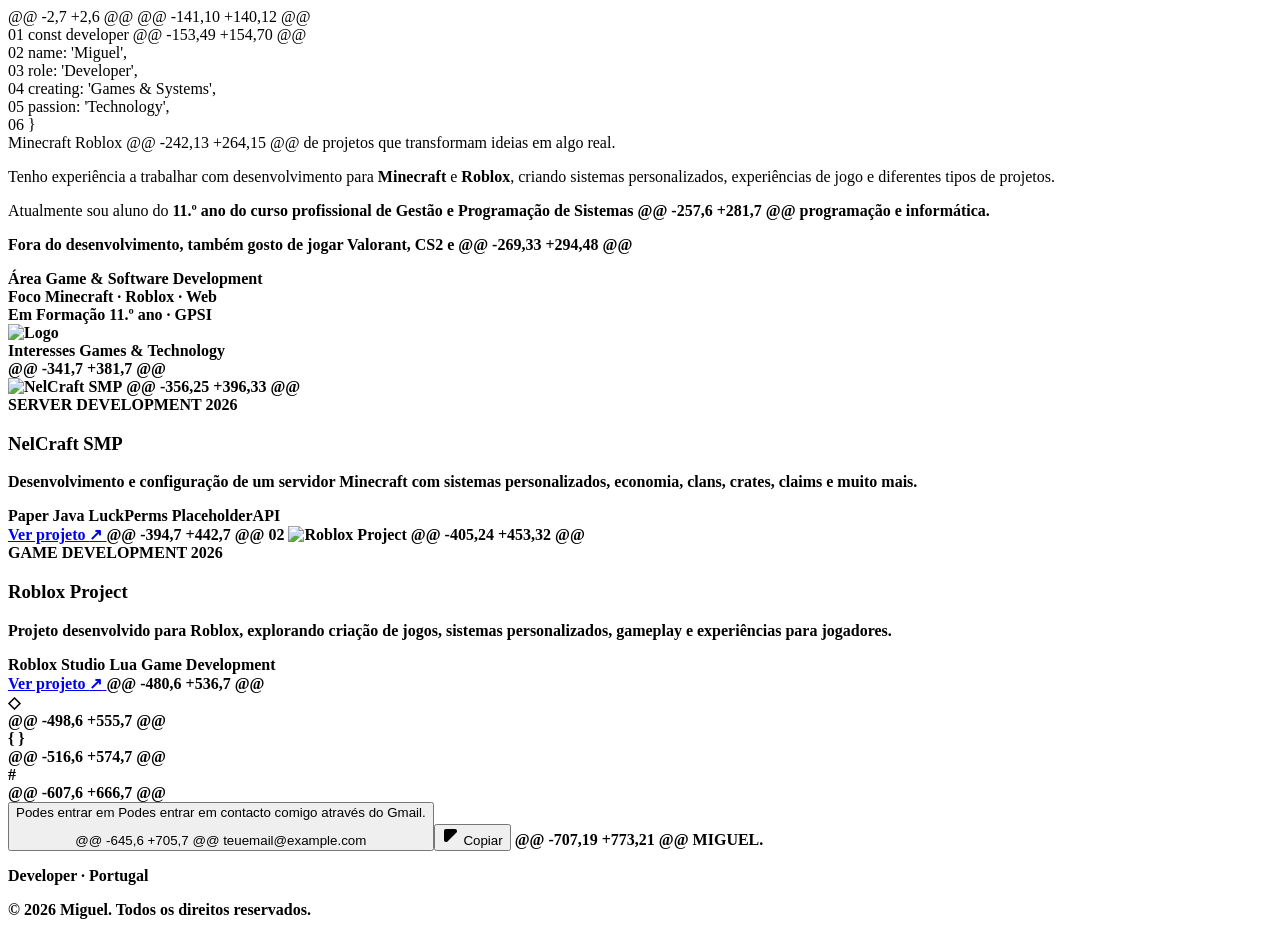
==== commit 057819fa: "Update index.html" ====
--- a/index.html
+++ b/index.html
@@ -1,167 +1,12 @@
-<!DOCTYPE html>
+@@ -2,7 +2,6 @@
 <html lang="pt-PT">
 <head>
     <meta charset="UTF-8">
+
     <meta name="viewport" content="width=device-width, initial-scale=1.0">
 
     <title>Miguel — Developer</title>
-    <meta name="description" content="Portfólio de Miguel — Developer de Minecraft e Roblox.">
-
-    <link rel="stylesheet" href="style.css">
-
-    <!-- Google Fonts -->
-    <link rel="preconnect" href="https://fonts.googleapis.com">
-    <link rel="preconnect" href="https://fonts.gstatic.com" crossorigin>
-    <link href="https://fonts.googleapis.com/css2?family=Inter:wght@400;500;600;700;800&family=Space+Grotesk:wght@400;500;600;700&display=swap" rel="stylesheet">
-</head>
-
-<body>
-
-    <!-- Background -->
-    <div class="background">
-        <div class="glow glow-one"></div>
-        <div class="glow glow-two"></div>
-        <div class="grid"></div>
-    </div>
-
-
-    <!-- Navigation -->
-    <header class="navbar">
-
-        <!-- MUSIC PLAYER -->
-        <div class="music-player" aria-label="Música ambiente">
-            <img
-                src="images/Musicas.png"
-                alt="Playlist"
-                class="music-player-art"
-            >
-
-            <div class="music-player-info">
-                <span class="music-player-label">A tocar</span>
-                <span class="music-player-title" id="musicTitle">Música 1</span>
-            </div>
-
-            <div class="music-player-progress" aria-hidden="true">
-                <span id="musicProgress"></span>
-            </div>
-
-            <div class="music-player-time" aria-hidden="true">
-                <span id="musicCurrentTime">0:00</span>
-                <span id="musicDuration">0:00</span>
-            </div>
-
-            <audio id="musicAudio" preload="auto"></audio>
-        </div>
-
-        <a href="#home" class="logo">
-            <span class="logo-symbol">M</span>
-            <span>MIGUEL<span class="logo-dot">.</span></span>
-        </a>
-
-        <nav>
-            <a href="#home" class="nav-link active">Início</a>
-            <a href="#about" class="nav-link">Sobre mim</a>
-            <a href="#projects" class="nav-link">Projetos</a>
-            <a href="#skills" class="nav-link">Skills</a>
-            <a href="#contact" class="nav-link">Contacto</a>
-        </nav>
-
-        <a href="#contact" class="nav-button">
-            <span>Vamos falar</span>
-            <span>↗</span>
-        </a>
-
-    </header>
-
-
-    <main>
-
-        <!-- ============================= -->
-        <!-- HERO -->
-        <!-- ============================= -->
-
-        <section id="home" class="hero section">
-
-            <div class="hero-content">
-
-                <div class="status">
-                    <span class="status-dot"></span>
-                    <span>Disponível para projetos</span>
-                </div>
-
-                <p class="hero-small">
-                    DEVELOPER
-                </p>
-
-                <h1>
-                    Transformo ideias em
-                    <span class="gradient-text">experiências.</span>
-                </h1>
-
-                <p class="hero-description">
-                    Olá, sou o <strong>Miguel</strong>.
-                    Sou developer focado em criar experiências,
-                    sistemas e projetos para <strong>Minecraft</strong>,
-                    <strong>Roblox</strong> e web.
-                </p>
-
-                <div class="hero-buttons">
-
-                    <a href="#projects" class="primary-button">
-                        <span>Ver projetos</span>
-                        <span class="arrow">↓</span>
-                    </a>
-
-                    <a href="#contact" class="secondary-button">
-                        Contactar-me
-                    </a>
-
-                </div>
-
-
-                <div class="hero-stats">
-
-                    <div class="stat">
-                        <strong>6+</strong>
-                        <span>Meses de experiência</span>
-                    </div>
-
-                    <div class="stat-line"></div>
-
-                    <div class="stat">
-                        <strong>2+</strong>
-                        <span>Projetos</span>
-                    </div>
-
-                    <div class="stat-line"></div>
-
-                    <div class="stat">
-                        <strong>∞</strong>
-                        <span>Ideias</span>
-                    </div>
-
-                </div>
-
-            </div>
-
-
-            <!-- HERO CARD -->
-
-            <div class="hero-card-wrapper">
-
-                <div class="hero-card">
-
-                    <div class="card-top">
-
-                        <div class="window-buttons">
-                            <span></span>
-                            <span></span>
-                            <span></span>
-                        </div>
-
-                        <span class="card-title">miguel.dev</span>
-
-                        <span class="card-status">● ONLINE</span>
+@@ -141,10 +140,12 @@
 
                     </div>
 
@@ -174,8 +19,7 @@
                             <span>
                                 <span class="purple">const</span>
                                 <span class="blue">developer</span>
-                                =
-                                <span class="yellow">{</span>
+@@ -153,49 +154,70 @@
                             </span>
                         </div>
 
@@ -246,46 +90,7 @@
                     <div class="card-bottom">
                         <span>Minecraft</span>
                         <span>Roblox</span>
-                        <span>Web</span>
-                        <span>●</span>
-                    </div>
-
-                </div>
-
-            </div>
-
-        </section>
-
-
-
-        <!-- ============================= -->
-        <!-- ABOUT -->
-        <!-- ============================= -->
-
-        <section id="about" class="section about">
-
-            <div class="section-heading">
-
-                <div>
-                    <span class="section-number">01 /</span>
-                    <span class="section-label">SOBRE MIM</span>
-                </div>
-
-                <h2>
-                    Mais do que código.<br>
-                    <span>Crio experiências.</span>
-                </h2>
-
-            </div>
-
-
-            <div class="about-grid">
-
-                <div class="about-text">
-
-                    <p class="large-text">
-                        Sou um <strong>developer</strong> apaixonado por
-                        tecnologia, desenvolvimento de jogos e pela criação
+@@ -242,13 +264,15 @@
                         de projetos que transformam ideias em algo real.
                     </p>
 
@@ -301,8 +106,7 @@
                     <p>
                         Atualmente sou aluno do <strong>11.º ano do curso
                         profissional de Gestão e Programação de Sistemas
-                        Informáticos (GPSI)</strong>, onde continuo a
-                        desenvolver as minhas capacidades na área da
+@@ -257,6 +281,7 @@
                         programação e informática.
                     </p>
 
@@ -310,12 +114,7 @@
                     <p>
                         Fora do desenvolvimento, também gosto de jogar
                         <strong>Valorant</strong>, <strong>CS2</strong> e
-                        <strong>Fortnite</strong>.
-                    </p>
-
-                </div>
-
-
+@@ -269,33 +294,48 @@
                 <div class="about-info">
 
                     <div class="info-box">
@@ -350,6 +149,7 @@
                         <div class="profile-info">
 
                             <img
+                                src="profile.png"
                                 src="images/profile.png"
                                 alt="Logo"
                                 class="profile-image"
@@ -364,60 +164,16 @@
                             </div>
 
                         </div>
-
-                    </div>
-
-                </div>
-
-            </div>
-
-        </section>
-
-
-
-        <!-- ============================= -->
-        <!-- PROJECTS -->
-        <!-- ============================= -->
-
-        <section id="projects" class="section projects">
-
-            <div class="section-heading projects-heading">
-
-                <div>
-                    <span class="section-number">02 /</span>
-                    <span class="section-label">PROJETOS</span>
-                </div>
-
-                <h2>
-                    Algumas coisas que<br>
-                    <span>já construí.</span>
-                </h2>
-
-            </div>
-
-
-            <div class="projects-grid">
-
-
-                <!-- PROJECT 1 -->
-
-                <article class="project-card featured">
-
+@@ -341,7 +381,7 @@
                     <div class="project-image minecraft-image">
 
                         <img
+                            src="nelcraft.png"
                             src="images/nelcraft.png"
                             alt="NelCraft SMP"
                             class="project-real-image"
                         >
-
-                        <div class="minecraft-overlay"></div>
-
-                        <span class="project-number">01</span>
-
-                    </div>
-
-
+@@ -356,25 +396,33 @@
                     <div class="project-content">
 
                         <div class="project-top">
@@ -451,30 +207,16 @@
                         <a href="#" class="project-link">
                             Ver projeto <span>↗</span>
                         </a>
-
-                    </div>
-
-                </article>
-
-
-
-                <!-- PROJECT 2 -->
-
-                <article class="project-card">
-
-                    <div class="project-image dark-image">
-
+@@ -394,7 +442,7 @@
                         <span class="project-number">02</span>
 
                         <img
+                            src="roblox.png"
                             src="images/roblox.png"
                             alt="Roblox Project"
                             class="project-real-image"
                         >
-
-                    </div>
-
-
+@@ -405,24 +453,32 @@
                     <div class="project-content">
 
                         <div class="project-top">
@@ -507,187 +249,31 @@
                         <a href="#" class="project-link">
                             Ver projeto <span>↗</span>
                         </a>
-
-                    </div>
-
-                </article>
-
-
-            </div>
-
-        </section>
-
-
-
-        <!-- ============================= -->
-        <!-- SKILLS -->
-        <!-- ============================= -->
-
-        <section id="skills" class="section skills">
-
-            <div class="section-heading">
-
-                <div>
-                    <span class="section-number">03 /</span>
-                    <span class="section-label">SKILLS</span>
+@@ -480,6 +536,7 @@
                 </div>
 
-                <h2>
-                    Ferramentas que<br>
-                    <span>uso para criar.</span>
-                </h2>
-
-            </div>
-
-
-            <div class="skills-grid">
 
 
                 <div class="skill-card">
 
-                    <div class="skill-icon">☕</div>
-
-                    <h3>Java</h3>
-
-                    <p>
-                        Desenvolvimento de Servers,
-                        de plugins, sistemas e funcionalidades.
-                    </p>
-
-                    <div class="skill-line">
-                        <span style="width: 86%;"></span>
-                    </div>
-
+                    <div class="skill-icon">◇</div>
+@@ -498,6 +555,7 @@
                 </div>
 
 
 
                 <div class="skill-card">
 
-                    <div class="skill-icon">◇</div>
-
-                    <h3>Roblox Studio</h3>
-
-                    <p>
-                        Criação de jogos, sistemas e
-                        experiências no Roblox.
-                    </p>
-
-                    <div class="skill-line">
-                        <span style="width: 67%;"></span>
-                    </div>
-
+                    <div class="skill-icon">{ }</div>
+@@ -516,6 +574,7 @@
                 </div>
 
 
 
                 <div class="skill-card">
 
-                    <div class="skill-icon">{ }</div>
-
-                    <h3>JavaScript</h3>
-
-                    <p>
-                        Desenvolvimento web e criação
-                        de interfaces interativas.
-                    </p>
-
-                    <div class="skill-line">
-                        <span style="width: 51%;"></span>
-                    </div>
-
-                </div>
-
-
-
-                <div class="skill-card">
-
                     <div class="skill-icon">#</div>
-
-                    <h3>HTML & CSS</h3>
-
-                    <p>
-                        Criação de websites modernos,
-                        responsivos e personalizados.
-                    </p>
-
-                    <div class="skill-line">
-                        <span style="width: 65%;"></span>
-                    </div>
-
-                </div>
-
-
-            </div>
-
-        </section>
-
-
-
-        <!-- ============================= -->
-        <!-- CONTACT -->
-        <!-- ============================= -->
-
-        <section id="contact" class="section contact">
-
-            <div class="contact-box">
-
-                <div class="contact-decoration"></div>
-
-                <span class="section-label">04 / CONTACTO</span>
-
-                <h2>
-                    Tens uma ideia?
-                    <br>
-                    <span>Vamos construí-la.</span>
-                </h2>
-
-                <p>
-                    Se tens um projeto, uma ideia ou simplesmente queres
-                    entrar em contacto comigo, fala comigo.
-                </p>
-
-
-                <div class="contact-buttons">
-
-                    <!-- IMPORTANTE:
-                         O botão já não abre o email.
-                         Abre o modal abaixo.
-                    -->
-
-                    <button
-                        type="button"
-                        class="primary-button contact-open-button"
-                        id="openContact"
-                    >
-                        Enviar email
-                        <span>↗</span>
-                    </button>
-
-
-                    <a
-                        href="#"
-                        class="discord-button"
-                        id="discordButton"
-                    >
-                        Discord
-                    </a>
-
-                </div>
-
-            </div>
-
-        </section>
-
-    </main>
-
-
-
-    <!-- ============================= -->
-    <!-- EMAIL MODAL -->
-    <!-- ============================= -->
-
-    <div class="contact-modal" id="contactModal">
+@@ -607,6 +666,7 @@
 
         <div class="modal-backdrop" id="modalBackdrop"></div>
 
@@ -695,38 +281,16 @@
         <div class="modal-box">
 
             <button
-                class="modal-close"
-                id="closeContact"
-                aria-label="Fechar"
-            >
-                ×
-            </button>
-
-
-            <div class="modal-icon">
-                @
-            </div>
-
-
-            <span class="section-label">
-                CONTACTO
-            </span>
-
-
-            <h3>
-                Vamos conversar.
-            </h3>
+@@ -634,7 +694,7 @@
 
 
             <p>
+                Podes entrar em 
                 Podes entrar em
                 contacto comigo através do Gmail.
             </p>
 
-
-            <div class="email-copy-box">
-
-                <span id="emailText">
+@@ -645,6 +705,7 @@
                     teuemail@example.com
                 </span>
 
@@ -734,8 +298,7 @@
                 <button
                     type="button"
                     id="copyEmail"
-                    class="copy-button"
-                    aria-label="Copiar email"
+@@ -653,6 +714,7 @@
                 >
 
                     <!-- Copy icon -->
@@ -743,10 +306,7 @@
                     <svg
                         width="18"
                         height="18"
-                        viewBox="0 0 24 24"
-                        fill="none"
-                        stroke="currentColor"
-                        stroke-width="2"
+@@ -663,6 +725,7 @@
                         stroke-linecap="round"
                         stroke-linejoin="round"
                     >
@@ -754,9 +314,7 @@
                         <rect
                             x="9"
                             y="9"
-                            width="13"
-                            height="13"
-                            rx="2"
+@@ -672,11 +735,14 @@
                             ry="2"
                         ></rect>
 
@@ -771,30 +329,7 @@
                     <span>Copiar</span>
 
                 </button>
-
-            </div>
-
-
-            <div
-                class="copy-success"
-                id="copySuccess"
-            >
-                ✓ Email copiado para a área de transferência
-            </div>
-
-        </div>
-
-    </div>
-
-
-
-    <!-- ============================= -->
-    <!-- FOOTER -->
-    <!-- ============================= -->
-
-    <footer>
-
-        <div class="footer-logo">
+@@ -707,19 +773,21 @@
             MIGUEL<span>.</span>
         </div>
 
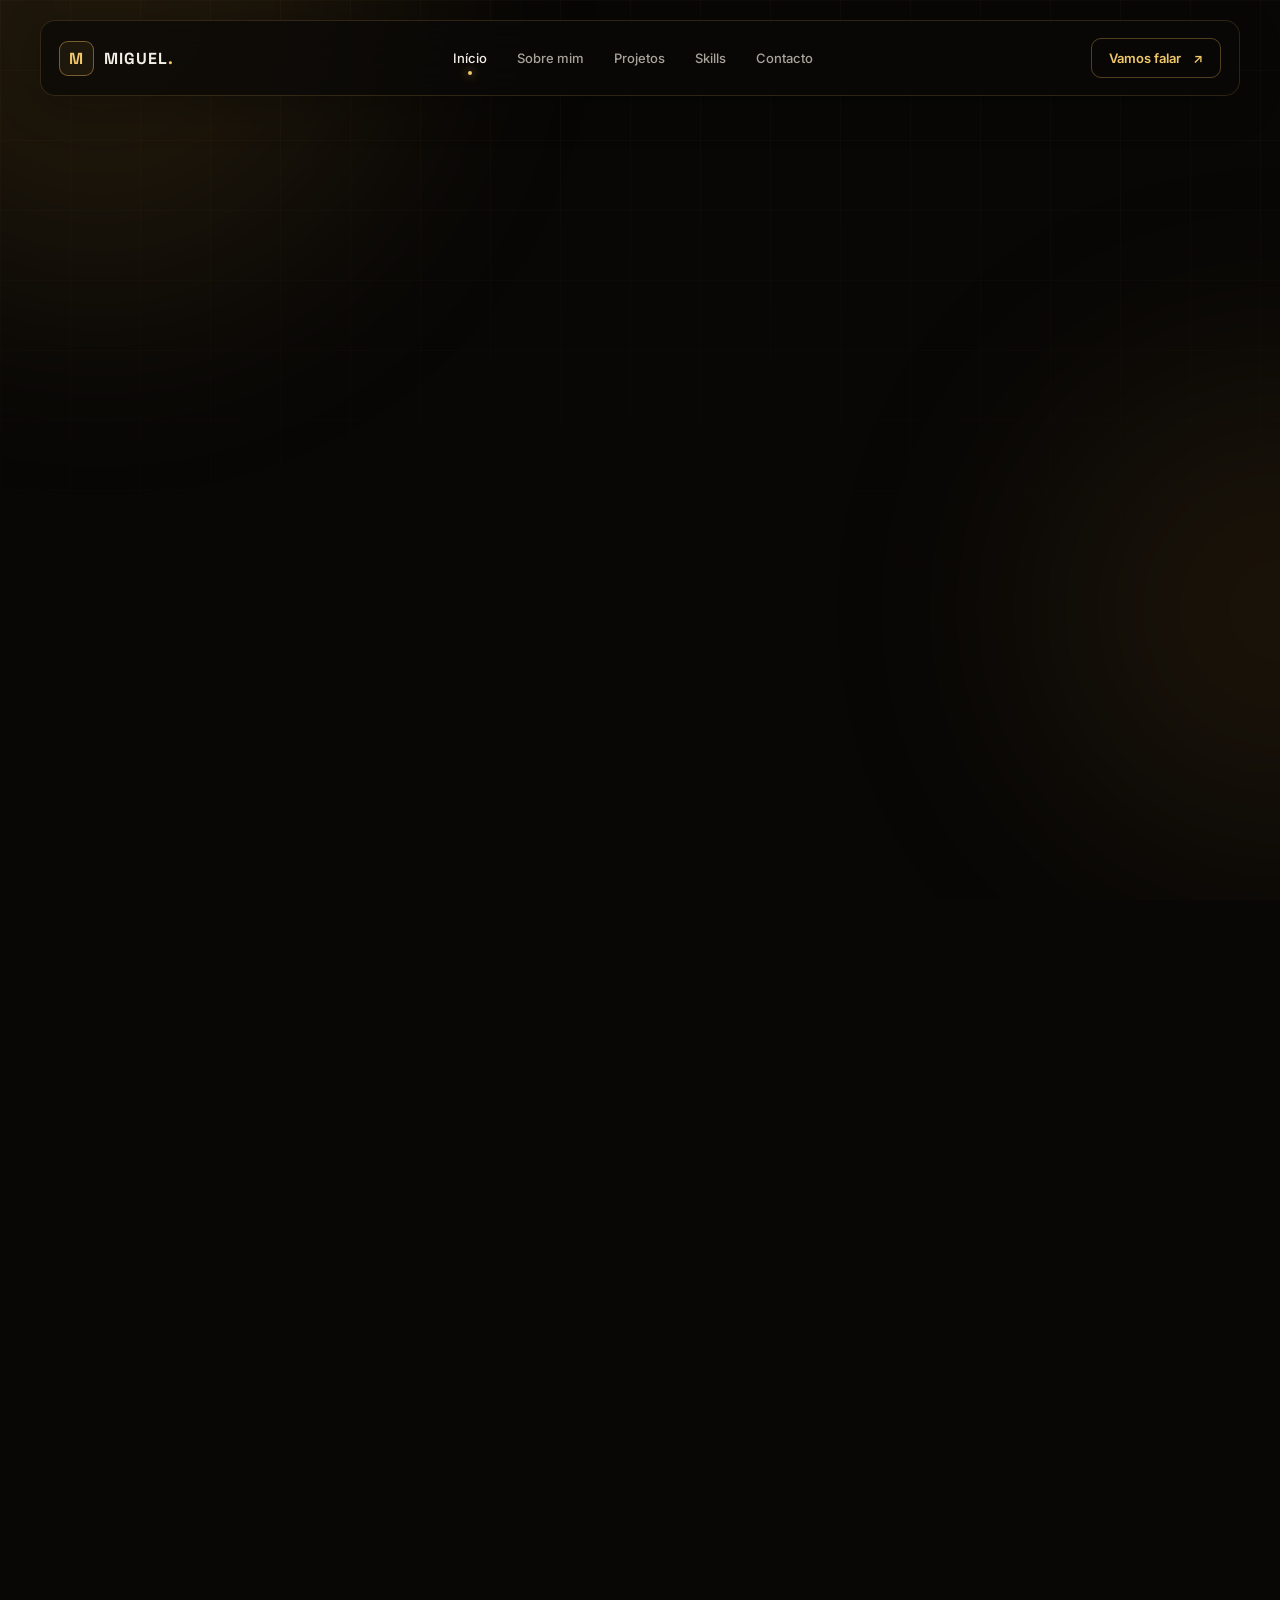
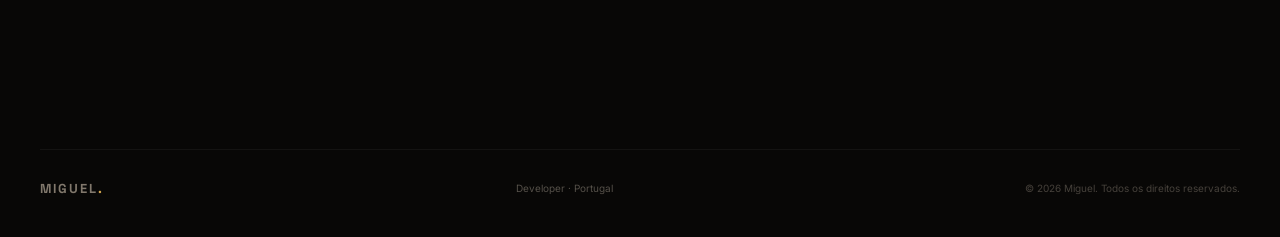
==== commit f83fa995: "Update index.html" ====
--- a/index.html
+++ b/index.html
@@ -1,12 +1,142 @@
-@@ -2,7 +2,6 @@
+<!DOCTYPE html>
 <html lang="pt-PT">
 <head>
     <meta charset="UTF-8">
-
     <meta name="viewport" content="width=device-width, initial-scale=1.0">
 
     <title>Miguel — Developer</title>
-@@ -141,10 +140,12 @@
+    <meta name="description" content="Portfólio de Miguel — Developer de Minecraft e Roblox.">
+
+    <link rel="stylesheet" href="style.css">
+
+    <!-- Google Fonts -->
+    <link rel="preconnect" href="https://fonts.googleapis.com">
+    <link rel="preconnect" href="https://fonts.gstatic.com" crossorigin>
+    <link href="https://fonts.googleapis.com/css2?family=Inter:wght@400;500;600;700;800&family=Space+Grotesk:wght@400;500;600;700&display=swap" rel="stylesheet">
+</head>
+
+<body>
+
+    <!-- Background -->
+    <div class="background">
+        <div class="glow glow-one"></div>
+        <div class="glow glow-two"></div>
+        <div class="grid"></div>
+    </div>
+
+
+    <!-- Navigation -->
+    <header class="navbar">
+
+        <a href="#home" class="logo">
+            <span class="logo-symbol">M</span>
+            <span>MIGUEL<span class="logo-dot">.</span></span>
+        </a>
+
+        <nav>
+            <a href="#home" class="nav-link active">Início</a>
+            <a href="#about" class="nav-link">Sobre mim</a>
+            <a href="#projects" class="nav-link">Projetos</a>
+            <a href="#skills" class="nav-link">Skills</a>
+            <a href="#contact" class="nav-link">Contacto</a>
+        </nav>
+
+        <a href="#contact" class="nav-button">
+            <span>Vamos falar</span>
+            <span>↗</span>
+        </a>
+
+    </header>
+
+
+    <main>
+
+        <!-- ============================= -->
+        <!-- HERO -->
+        <!-- ============================= -->
+
+        <section id="home" class="hero section">
+
+            <div class="hero-content">
+
+                <div class="status">
+                    <span class="status-dot"></span>
+                    <span>Disponível para projetos</span>
+                </div>
+
+                <p class="hero-small">
+                    DEVELOPER
+                </p>
+
+                <h1>
+                    Transformo ideias em
+                    <span class="gradient-text">experiências.</span>
+                </h1>
+
+                <p class="hero-description">
+                    Olá, sou o <strong>Miguel</strong>.
+                    Sou developer focado em criar experiências,
+                    sistemas e projetos para <strong>Minecraft</strong>,
+                    <strong>Roblox</strong> e web.
+                </p>
+
+                <div class="hero-buttons">
+
+                    <a href="#projects" class="primary-button">
+                        <span>Ver projetos</span>
+                        <span class="arrow">↓</span>
+                    </a>
+
+                    <a href="#contact" class="secondary-button">
+                        Contactar-me
+                    </a>
+
+                </div>
+
+
+                <div class="hero-stats">
+
+                    <div class="stat">
+                        <strong>6+</strong>
+                        <span>Meses de experiência</span>
+                    </div>
+
+                    <div class="stat-line"></div>
+
+                    <div class="stat">
+                        <strong>2+</strong>
+                        <span>Projetos</span>
+                    </div>
+
+                    <div class="stat-line"></div>
+
+                    <div class="stat">
+                        <strong>∞</strong>
+                        <span>Ideias</span>
+                    </div>
+
+                </div>
+
+            </div>
+
+
+            <!-- HERO CARD -->
+
+            <div class="hero-card-wrapper">
+
+                <div class="hero-card">
+
+                    <div class="card-top">
+
+                        <div class="window-buttons">
+                            <span></span>
+                            <span></span>
+                            <span></span>
+                        </div>
+
+                        <span class="card-title">miguel.dev</span>
+
+                        <span class="card-status">● ONLINE</span>
 
                     </div>
 
@@ -19,7 +149,8 @@
                             <span>
                                 <span class="purple">const</span>
                                 <span class="blue">developer</span>
-@@ -153,49 +154,70 @@
+                                =
+                                <span class="yellow">{</span>
                             </span>
                         </div>
 
@@ -90,7 +221,46 @@
                     <div class="card-bottom">
                         <span>Minecraft</span>
                         <span>Roblox</span>
-@@ -242,13 +264,15 @@
+                        <span>Web</span>
+                        <span>●</span>
+                    </div>
+
+                </div>
+
+            </div>
+
+        </section>
+
+
+
+        <!-- ============================= -->
+        <!-- ABOUT -->
+        <!-- ============================= -->
+
+        <section id="about" class="section about">
+
+            <div class="section-heading">
+
+                <div>
+                    <span class="section-number">01 /</span>
+                    <span class="section-label">SOBRE MIM</span>
+                </div>
+
+                <h2>
+                    Mais do que código.<br>
+                    <span>Crio experiências.</span>
+                </h2>
+
+            </div>
+
+
+            <div class="about-grid">
+
+                <div class="about-text">
+
+                    <p class="large-text">
+                        Sou um <strong>developer</strong> apaixonado por
+                        tecnologia, desenvolvimento de jogos e pela criação
                         de projetos que transformam ideias em algo real.
                     </p>
 
@@ -106,7 +276,8 @@
                     <p>
                         Atualmente sou aluno do <strong>11.º ano do curso
                         profissional de Gestão e Programação de Sistemas
-@@ -257,6 +281,7 @@
+                        Informáticos (GPSI)</strong>, onde continuo a
+                        desenvolver as minhas capacidades na área da
                         programação e informática.
                     </p>
 
@@ -114,7 +285,12 @@
                     <p>
                         Fora do desenvolvimento, também gosto de jogar
                         <strong>Valorant</strong>, <strong>CS2</strong> e
-@@ -269,33 +294,48 @@
+                        <strong>Fortnite</strong>.
+                    </p>
+
+                </div>
+
+
                 <div class="about-info">
 
                     <div class="info-box">
@@ -149,7 +325,6 @@
                         <div class="profile-info">
 
                             <img
-                                src="profile.png"
                                 src="images/profile.png"
                                 alt="Logo"
                                 class="profile-image"
@@ -164,16 +339,60 @@
                             </div>
 
                         </div>
-@@ -341,7 +381,7 @@
+
+                    </div>
+
+                </div>
+
+            </div>
+
+        </section>
+
+
+
+        <!-- ============================= -->
+        <!-- PROJECTS -->
+        <!-- ============================= -->
+
+        <section id="projects" class="section projects">
+
+            <div class="section-heading projects-heading">
+
+                <div>
+                    <span class="section-number">02 /</span>
+                    <span class="section-label">PROJETOS</span>
+                </div>
+
+                <h2>
+                    Algumas coisas que<br>
+                    <span>já construí.</span>
+                </h2>
+
+            </div>
+
+
+            <div class="projects-grid">
+
+
+                <!-- PROJECT 1 -->
+
+                <article class="project-card featured">
+
                     <div class="project-image minecraft-image">
 
                         <img
-                            src="nelcraft.png"
                             src="images/nelcraft.png"
                             alt="NelCraft SMP"
                             class="project-real-image"
                         >
-@@ -356,25 +396,33 @@
+
+                        <div class="minecraft-overlay"></div>
+
+                        <span class="project-number">01</span>
+
+                    </div>
+
+
                     <div class="project-content">
 
                         <div class="project-top">
@@ -207,16 +426,30 @@
                         <a href="#" class="project-link">
                             Ver projeto <span>↗</span>
                         </a>
-@@ -394,7 +442,7 @@
+
+                    </div>
+
+                </article>
+
+
+
+                <!-- PROJECT 2 -->
+
+                <article class="project-card">
+
+                    <div class="project-image dark-image">
+
                         <span class="project-number">02</span>
 
                         <img
-                            src="roblox.png"
                             src="images/roblox.png"
                             alt="Roblox Project"
                             class="project-real-image"
                         >
-@@ -405,24 +453,32 @@
+
+                    </div>
+
+
                     <div class="project-content">
 
                         <div class="project-top">
@@ -249,15 +482,76 @@
                         <a href="#" class="project-link">
                             Ver projeto <span>↗</span>
                         </a>
-@@ -480,6 +536,7 @@
-                </div>
-
+
+                    </div>
+
+                </article>
+
+
+            </div>
+
+        </section>
+
+
+
+        <!-- ============================= -->
+        <!-- SKILLS -->
+        <!-- ============================= -->
+
+        <section id="skills" class="section skills">
+
+            <div class="section-heading">
+
+                <div>
+                    <span class="section-number">03 /</span>
+                    <span class="section-label">SKILLS</span>
+                </div>
+
+                <h2>
+                    Ferramentas que<br>
+                    <span>uso para criar.</span>
+                </h2>
+
+            </div>
+
+
+            <div class="skills-grid">
 
 
                 <div class="skill-card">
 
+                    <div class="skill-icon">☕</div>
+
+                    <h3>Java</h3>
+
+                    <p>
+                        Desenvolvimento de Servers,
+                        de plugins, sistemas e funcionalidades.
+                    </p>
+
+                    <div class="skill-line">
+                        <span style="width: 86%;"></span>
+                    </div>
+
+                </div>
+
+
+
+                <div class="skill-card">
+
                     <div class="skill-icon">◇</div>
-@@ -498,6 +555,7 @@
+
+                    <h3>Roblox Studio</h3>
+
+                    <p>
+                        Criação de jogos, sistemas e
+                        experiências no Roblox.
+                    </p>
+
+                    <div class="skill-line">
+                        <span style="width: 67%;"></span>
+                    </div>
+
                 </div>
 
 
@@ -265,7 +559,18 @@
                 <div class="skill-card">
 
                     <div class="skill-icon">{ }</div>
-@@ -516,6 +574,7 @@
+
+                    <h3>JavaScript</h3>
+
+                    <p>
+                        Desenvolvimento web e criação
+                        de interfaces interativas.
+                    </p>
+
+                    <div class="skill-line">
+                        <span style="width: 51%;"></span>
+                    </div>
+
                 </div>
 
 
@@ -273,7 +578,91 @@
                 <div class="skill-card">
 
                     <div class="skill-icon">#</div>
-@@ -607,6 +666,7 @@
+
+                    <h3>HTML & CSS</h3>
+
+                    <p>
+                        Criação de websites modernos,
+                        responsivos e personalizados.
+                    </p>
+
+                    <div class="skill-line">
+                        <span style="width: 65%;"></span>
+                    </div>
+
+                </div>
+
+
+            </div>
+
+        </section>
+
+
+
+        <!-- ============================= -->
+        <!-- CONTACT -->
+        <!-- ============================= -->
+
+        <section id="contact" class="section contact">
+
+            <div class="contact-box">
+
+                <div class="contact-decoration"></div>
+
+                <span class="section-label">04 / CONTACTO</span>
+
+                <h2>
+                    Tens uma ideia?
+                    <br>
+                    <span>Vamos construí-la.</span>
+                </h2>
+
+                <p>
+                    Se tens um projeto, uma ideia ou simplesmente queres
+                    entrar em contacto comigo, fala comigo.
+                </p>
+
+
+                <div class="contact-buttons">
+
+                    <!-- IMPORTANTE:
+                         O botão já não abre o email.
+                         Abre o modal abaixo.
+                    -->
+
+                    <button
+                        type="button"
+                        class="primary-button contact-open-button"
+                        id="openContact"
+                    >
+                        Enviar email
+                        <span>↗</span>
+                    </button>
+
+
+                    <a
+                        href="#"
+                        class="discord-button"
+                        id="discordButton"
+                    >
+                        Discord
+                    </a>
+
+                </div>
+
+            </div>
+
+        </section>
+
+    </main>
+
+
+
+    <!-- ============================= -->
+    <!-- EMAIL MODAL -->
+    <!-- ============================= -->
+
+    <div class="contact-modal" id="contactModal">
 
         <div class="modal-backdrop" id="modalBackdrop"></div>
 
@@ -281,16 +670,38 @@
         <div class="modal-box">
 
             <button
-@@ -634,7 +694,7 @@
+                class="modal-close"
+                id="closeContact"
+                aria-label="Fechar"
+            >
+                ×
+            </button>
+
+
+            <div class="modal-icon">
+                @
+            </div>
+
+
+            <span class="section-label">
+                CONTACTO
+            </span>
+
+
+            <h3>
+                Vamos conversar.
+            </h3>
 
 
             <p>
-                Podes entrar em 
                 Podes entrar em
                 contacto comigo através do Gmail.
             </p>
 
-@@ -645,6 +705,7 @@
+
+            <div class="email-copy-box">
+
+                <span id="emailText">
                     teuemail@example.com
                 </span>
 
@@ -298,7 +709,8 @@
                 <button
                     type="button"
                     id="copyEmail"
-@@ -653,6 +714,7 @@
+                    class="copy-button"
+                    aria-label="Copiar email"
                 >
 
                     <!-- Copy icon -->
@@ -306,7 +718,10 @@
                     <svg
                         width="18"
                         height="18"
-@@ -663,6 +725,7 @@
+                        viewBox="0 0 24 24"
+                        fill="none"
+                        stroke="currentColor"
+                        stroke-width="2"
                         stroke-linecap="round"
                         stroke-linejoin="round"
                     >
@@ -314,7 +729,9 @@
                         <rect
                             x="9"
                             y="9"
-@@ -672,11 +735,14 @@
+                            width="13"
+                            height="13"
+                            rx="2"
                             ry="2"
                         ></rect>
 
@@ -329,7 +746,30 @@
                     <span>Copiar</span>
 
                 </button>
-@@ -707,19 +773,21 @@
+
+            </div>
+
+
+            <div
+                class="copy-success"
+                id="copySuccess"
+            >
+                ✓ Email copiado para a área de transferência
+            </div>
+
+        </div>
+
+    </div>
+
+
+
+    <!-- ============================= -->
+    <!-- FOOTER -->
+    <!-- ============================= -->
+
+    <footer>
+
+        <div class="footer-logo">
             MIGUEL<span>.</span>
         </div>
 
--- a/style.css
+++ b/style.css
@@ -0,0 +1,1851 @@
+:root {
+    --bg: #080706;
+    --bg-secondary: #0d0b09;
+
+    --gold: #d6a84f;
+    --gold-light: #f0c86b;
+    --gold-dark: #8f6826;
+
+    --text: #f3efe7;
+    --text-secondary: #a9a39a;
+    --border: rgba(214, 168, 79, 0.18);
+
+    --card: rgba(18, 15, 11, 0.72);
+
+    --radius: 18px;
+}
+
+
+/* ============================= */
+/* RESET */
+/* ============================= */
+
+* {
+    margin: 0;
+    padding: 0;
+    box-sizing: border-box;
+}
+
+html {
+    scroll-behavior: smooth;
+}
+
+body {
+    background: var(--bg);
+    color: var(--text);
+    font-family: "Inter", sans-serif;
+    overflow-x: hidden;
+}
+
+a {
+    color: inherit;
+    text-decoration: none;
+}
+
+button,
+a {
+    -webkit-tap-highlight-color: transparent;
+}
+
+
+/* ============================= */
+/* BACKGROUND */
+/* ============================= */
+
+.background {
+    position: fixed;
+    inset: 0;
+    pointer-events: none;
+    z-index: -1;
+    overflow: hidden;
+}
+
+.grid {
+    position: absolute;
+    inset: 0;
+
+    background-image:
+        linear-gradient(rgba(214, 168, 79, 0.035) 1px, transparent 1px),
+        linear-gradient(90deg, rgba(214, 168, 79, 0.035) 1px, transparent 1px);
+
+    background-size: 70px 70px;
+
+    mask-image: linear-gradient(
+        to bottom,
+        black,
+        transparent 80%
+    );
+}
+
+.glow {
+    position: absolute;
+    border-radius: 50%;
+    filter: blur(120px);
+    opacity: 0.12;
+}
+
+.glow-one {
+    width: 600px;
+    height: 600px;
+
+    background: #c08c2f;
+
+    top: -300px;
+    left: -200px;
+}
+
+.glow-two {
+    width: 500px;
+    height: 500px;
+
+    background: #9b6b22;
+
+    right: -250px;
+    top: 40%;
+}
+
+
+/* ============================= */
+/* NAVBAR */
+/* ============================= */
+
+.navbar {
+    width: min(1200px, calc(100% - 40px));
+
+    height: 76px;
+
+    position: fixed;
+    top: 20px;
+    left: 50%;
+    transform: translateX(-50%);
+
+    display: flex;
+    align-items: center;
+    justify-content: space-between;
+
+    padding: 0 18px;
+
+    border: 1px solid var(--border);
+    border-radius: 15px;
+
+    background: rgba(10, 9, 7, 0.72);
+
+    backdrop-filter: blur(20px);
+
+    z-index: 100;
+
+    box-shadow:
+        0 10px 40px rgba(0, 0, 0, 0.25);
+}
+
+.logo {
+    display: flex;
+    align-items: center;
+    gap: 10px;
+
+    font-family: "Space Grotesk", sans-serif;
+    font-weight: 700;
+    letter-spacing: 1px;
+}
+
+.logo-symbol {
+    width: 35px;
+    height: 35px;
+
+    display: grid;
+    place-items: center;
+
+    border: 1px solid rgba(214, 168, 79, 0.5);
+    border-radius: 9px;
+
+    color: var(--gold-light);
+
+    background: rgba(214, 168, 79, 0.08);
+}
+
+.logo-dot {
+    color: var(--gold-light);
+}
+
+.navbar nav {
+    display: flex;
+    align-items: center;
+    gap: 30px;
+}
+
+.nav-link {
+    position: relative;
+
+    color: var(--text-secondary);
+
+    font-size: 13px;
+    font-weight: 500;
+
+    transition: 0.3s ease;
+}
+
+.nav-link:hover,
+.nav-link.active {
+    color: var(--text);
+}
+
+.nav-link.active::after {
+    content: "";
+
+    position: absolute;
+
+    width: 4px;
+    height: 4px;
+
+    background: var(--gold-light);
+
+    border-radius: 50%;
+
+    left: 50%;
+    bottom: -9px;
+
+    transform: translateX(-50%);
+
+    box-shadow: 0 0 10px var(--gold);
+}
+
+.nav-button {
+    display: flex;
+    align-items: center;
+    gap: 12px;
+
+    padding: 11px 17px;
+
+    border-radius: 10px;
+
+    border: 1px solid rgba(214, 168, 79, 0.35);
+
+    color: var(--gold-light);
+
+    font-size: 13px;
+    font-weight: 600;
+
+    transition: 0.3s ease;
+}
+
+.nav-button:hover {
+    background: rgba(214, 168, 79, 0.1);
+
+    border-color: rgba(214, 168, 79, 0.7);
+
+    transform: translateY(-2px);
+}
+
+
+/* ============================= */
+/* GENERAL */
+/* ============================= */
+
+.section {
+    width: min(1200px, calc(100% - 40px));
+
+    margin: auto;
+
+    padding: 140px 0;
+}
+
+.section-heading {
+    margin-bottom: 70px;
+}
+
+.section-number {
+    color: var(--gold);
+
+    font-family: monospace;
+
+    font-size: 12px;
+
+    margin-right: 12px;
+}
+
+.section-label {
+    color: #777169;
+
+    font-size: 11px;
+    font-weight: 700;
+
+    letter-spacing: 2px;
+}
+
+.section-heading h2 {
+    margin-top: 25px;
+
+    font-family: "Space Grotesk", sans-serif;
+
+    font-size: clamp(38px, 5vw, 64px);
+
+    line-height: 1.05;
+
+    letter-spacing: -2px;
+}
+
+.section-heading h2 span {
+    color: #777169;
+}
+
+
+/* ============================= */
+/* HERO */
+/* ============================= */
+
+.hero {
+    min-height: 100vh;
+
+    padding-top: 190px;
+
+    display: grid;
+
+    grid-template-columns: 1.05fr 0.95fr;
+
+    gap: 80px;
+
+    align-items: center;
+}
+
+.status {
+    display: inline-flex;
+    align-items: center;
+    gap: 9px;
+
+    padding: 8px 12px;
+
+    border-radius: 100px;
+
+    border: 1px solid rgba(214, 168, 79, 0.18);
+
+    background: rgba(214, 168, 79, 0.045);
+
+    color: #b4ada2;
+
+    font-size: 11px;
+}
+
+.status-dot {
+    width: 7px;
+    height: 7px;
+
+    border-radius: 50%;
+
+    background: #b5a062;
+
+    box-shadow: 0 0 12px #b5a062;
+
+    animation: pulse 2s infinite;
+}
+
+.hero-small {
+    margin-top: 30px;
+
+    color: var(--gold);
+
+    font-size: 12px;
+
+    font-weight: 700;
+
+    letter-spacing: 4px;
+}
+
+.hero h1 {
+    margin-top: 18px;
+
+    font-family: "Space Grotesk", sans-serif;
+
+    font-size: clamp(52px, 6.5vw, 86px);
+
+    line-height: 0.98;
+
+    letter-spacing: -4px;
+
+    max-width: 760px;
+}
+
+.gradient-text {
+    display: block;
+
+    background: linear-gradient(
+        100deg,
+        #f3d27c,
+        #b98029,
+        #e8bd62
+    );
+
+    -webkit-background-clip: text;
+    background-clip: text;
+
+    color: transparent;
+}
+
+.hero-description {
+    max-width: 560px;
+
+    margin-top: 30px;
+
+    color: var(--text-secondary);
+
+    font-size: 16px;
+
+    line-height: 1.8;
+}
+
+.hero-description strong {
+    color: var(--text);
+}
+
+.hero-buttons {
+    display: flex;
+
+    gap: 12px;
+
+    margin-top: 38px;
+}
+
+.primary-button,
+.secondary-button,
+.discord-button {
+    display: inline-flex;
+
+    align-items: center;
+    justify-content: center;
+
+    gap: 15px;
+
+    padding: 15px 22px;
+
+    border-radius: 11px;
+
+    font-size: 13px;
+    font-weight: 600;
+
+    transition: 0.3s ease;
+}
+
+.primary-button {
+    color: #17120a;
+
+    background: var(--gold-light);
+
+    border: none;
+
+    cursor: pointer;
+
+    box-shadow: 0 0 30px rgba(214, 168, 79, 0.08);
+}
+
+.primary-button:hover {
+    transform: translateY(-3px);
+
+    box-shadow:
+        0 10px 30px rgba(214, 168, 79, 0.15);
+}
+
+.secondary-button,
+.discord-button {
+    border: 1px solid var(--border);
+
+    color: #b8b1a8;
+
+    background: rgba(255, 255, 255, 0.015);
+}
+
+.secondary-button:hover,
+.discord-button:hover {
+    border-color: rgba(214, 168, 79, 0.5);
+
+    color: var(--text);
+
+    transform: translateY(-3px);
+}
+
+.hero-stats {
+    display: flex;
+
+    align-items: center;
+
+    gap: 25px;
+
+    margin-top: 65px;
+}
+
+.stat {
+    display: flex;
+    flex-direction: column;
+
+    gap: 5px;
+}
+
+.stat strong {
+    font-family: "Space Grotesk", sans-serif;
+
+    font-size: 22px;
+
+    color: var(--text);
+}
+
+.stat span {
+    color: #716b63;
+
+    font-size: 10px;
+
+    text-transform: uppercase;
+
+    letter-spacing: 1px;
+}
+
+.stat-line {
+    width: 1px;
+    height: 35px;
+
+    background: var(--border);
+}
+
+
+/* ============================= */
+/* CODE CARD */
+/* ============================= */
+
+.hero-card-wrapper {
+    position: relative;
+}
+
+.hero-card-wrapper::before {
+    content: "";
+
+    position: absolute;
+
+    inset: 30px -30px -30px 30px;
+
+    border-radius: 25px;
+
+    border: 1px solid rgba(214, 168, 79, 0.1);
+
+    transform: rotate(3deg);
+
+    z-index: -1;
+}
+
+.hero-card {
+    border: 1px solid rgba(214, 168, 79, 0.23);
+
+    border-radius: 18px;
+
+    background: rgba(15, 13, 10, 0.9);
+
+    overflow: hidden;
+
+    box-shadow:
+        0 40px 100px rgba(0, 0, 0, 0.5),
+        0 0 70px rgba(214, 168, 79, 0.035);
+
+    animation: floating 6s ease-in-out infinite;
+}
+
+.card-top {
+    height: 52px;
+
+    display: flex;
+
+    align-items: center;
+
+    justify-content: space-between;
+
+    padding: 0 18px;
+
+    border-bottom: 1px solid rgba(255,255,255,0.05);
+
+    color: #69645c;
+
+    font-size: 10px;
+}
+
+.window-buttons {
+    display: flex;
+    gap: 6px;
+}
+
+.window-buttons span {
+    width: 8px;
+    height: 8px;
+
+    border-radius: 50%;
+
+    background: #423c35;
+}
+
+.card-status {
+    color: #8f8a7d;
+
+    font-size: 9px;
+}
+
+.code-area {
+    position: relative;
+
+    padding: 35px 25px 40px;
+
+    font-family: "Space Grotesk", monospace;
+
+    font-size: 13px;
+
+    line-height: 2.2;
+
+    min-height: 300px;
+}
+
+.code-line {
+    display: flex;
+    gap: 25px;
+}
+
+.line-number {
+    width: 20px;
+
+    color: #39342e;
+
+    user-select: none;
+}
+
+.indent {
+    padding-left: 25px;
+}
+
+.purple {
+    color: #b999d8;
+}
+
+.blue {
+    color: #79a8d1;
+}
+
+.yellow {
+    color: #d6b65e;
+}
+
+.green {
+    color: #a4b878;
+}
+
+.orange {
+    color: #d49b52;
+}
+
+.cursor {
+    display: inline-block;
+
+    width: 6px;
+    height: 15px;
+
+    margin-left: 45px;
+
+    background: var(--gold);
+
+    animation: blink 1s infinite;
+}
+
+.card-bottom {
+    height: 40px;
+
+    padding: 0 18px;
+
+    display: flex;
+
+    align-items: center;
+
+    gap: 18px;
+
+    border-top: 1px solid rgba(255,255,255,0.04);
+
+    color: #625c54;
+
+    font-size: 9px;
+}
+
+
+/* ============================= */
+/* ABOUT */
+/* ============================= */
+
+.about {
+    border-top: 1px solid rgba(255,255,255,0.04);
+}
+
+.about-grid {
+    display: grid;
+
+    grid-template-columns: 1fr 0.8fr;
+
+    gap: 120px;
+}
+
+.about-text {
+    color: var(--text-secondary);
+
+    font-size: 15px;
+
+    line-height: 1.9;
+}
+
+.about-text p {
+    margin-bottom: 22px;
+}
+
+.about-text .large-text {
+    color: #d4cec4;
+
+    font-size: 22px;
+
+    line-height: 1.5;
+}
+
+.about-text strong {
+    color: var(--gold-light);
+}
+
+.about-info {
+    display: grid;
+
+    grid-template-columns: 1fr 1fr;
+
+    gap: 12px;
+}
+
+.info-box {
+    min-height: 140px;
+
+    padding: 22px;
+
+    display: flex;
+
+    flex-direction: column;
+
+    justify-content: space-between;
+
+    border: 1px solid var(--border);
+
+    border-radius: 14px;
+
+    background: rgba(255,255,255,0.012);
+
+    transition: 0.3s ease;
+}
+
+.info-box:hover {
+    border-color: rgba(214,168,79,0.45);
+
+    transform: translateY(-4px);
+
+    background: rgba(214,168,79,0.035);
+}
+
+.info-title {
+    color: #6d665e;
+
+    font-size: 9px;
+
+    text-transform: uppercase;
+
+    letter-spacing: 1.5px;
+}
+
+.info-box strong {
+    font-size: 14px;
+
+    color: #ddd6cb;
+}
+
+
+/* Profile logo */
+
+.profile-box {
+    justify-content: center;
+}
+
+.profile-info {
+    display: flex;
+
+    align-items: center;
+
+    gap: 15px;
+}
+
+.profile-image {
+    width: 45px;
+    height: 45px;
+
+    object-fit: contain;
+
+    border-radius: 10px;
+
+    border: 1px solid rgba(214,168,79,0.2);
+
+    background: rgba(214,168,79,0.04);
+
+    padding: 7px;
+}
+
+
+/* ============================= */
+/* PROJECTS */
+/* ============================= */
+
+.projects {
+    border-top: 1px solid rgba(255,255,255,0.04);
+}
+
+.projects-grid {
+    display: grid;
+
+    grid-template-columns: repeat(2, 1fr);
+
+    gap: 20px;
+}
+
+.project-card {
+    overflow: hidden;
+
+    border: 1px solid rgba(255,255,255,0.07);
+
+    border-radius: 17px;
+
+    background: rgba(15, 13, 10, 0.65);
+
+    transition: 0.4s ease;
+}
+
+.project-card:hover {
+    transform: translateY(-8px);
+
+    border-color: rgba(214,168,79,0.35);
+
+    box-shadow:
+        0 20px 60px rgba(0,0,0,0.3),
+        0 0 30px rgba(214,168,79,0.03);
+}
+
+.project-card.featured {
+    grid-column: span 2;
+
+    display: grid;
+
+    grid-template-columns: 1.1fr 0.9fr;
+}
+
+.project-image {
+    position: relative;
+
+    min-height: 300px;
+
+    overflow: hidden;
+
+    border-bottom: 1px solid rgba(255,255,255,0.05);
+
+    background: #15120d;
+}
+
+.featured .project-image {
+    min-height: 400px;
+
+    border-bottom: none;
+
+    border-right: 1px solid rgba(255,255,255,0.05);
+}
+
+
+/* ============================= */
+/* NELCRAFT IMAGE */
+/* ============================= */
+
+.minecraft-image {
+    background: #100e0b;
+}
+
+.project-real-image {
+    position: absolute;
+
+    inset: 0;
+
+    width: 100%;
+    height: 100%;
+
+    object-fit: cover;
+
+    transition: transform 0.6s ease;
+}
+
+.project-card:hover .project-real-image {
+    transform: scale(1.04);
+}
+
+.minecraft-overlay {
+    position: absolute;
+
+    inset: 0;
+
+    background:
+        linear-gradient(
+            to bottom,
+            rgba(0,0,0,0.05),
+            rgba(0,0,0,0.65)
+        );
+
+    pointer-events: none;
+}
+
+.project-number {
+    position: absolute;
+
+    top: 18px;
+    left: 20px;
+
+    color: #d1c8b9;
+
+    font-family: monospace;
+
+    font-size: 10px;
+
+    z-index: 2;
+
+    text-shadow: 0 2px 8px rgba(0,0,0,0.7);
+}
+
+
+/* ============================= */
+/* OTHER PROJECT IMAGES */
+/* ============================= */
+
+.dark-image {
+    display: flex;
+
+    align-items: center;
+    justify-content: center;
+
+    background:
+        radial-gradient(
+            circle at center,
+            rgba(214,168,79,0.08),
+            transparent 55%
+        ),
+        #0b0a08;
+}
+
+.gold-image {
+    display: flex;
+
+    align-items: center;
+    justify-content: center;
+
+    background:
+        radial-gradient(
+            circle,
+            rgba(214,168,79,0.14),
+            transparent 55%
+        ),
+        #100d09;
+}
+
+.fake-interface {
+    width: 65%;
+
+    padding: 25px;
+
+    border: 1px solid rgba(214,168,79,0.15);
+
+    border-radius: 12px;
+
+    background: rgba(10,9,7,0.7);
+}
+
+.fake-bar {
+    width: 80%;
+    height: 7px;
+
+    border-radius: 10px;
+
+    background: #6c532d;
+
+    margin-bottom: 10px;
+}
+
+.fake-bar.short {
+    width: 45%;
+
+    background: #3c342a;
+}
+
+.fake-cards {
+    display: flex;
+
+    gap: 7px;
+
+    margin-top: 25px;
+}
+
+.fake-cards span {
+    flex: 1;
+
+    height: 55px;
+
+    border-radius: 6px;
+
+    border: 1px solid rgba(214,168,79,0.12);
+
+    background: rgba(214,168,79,0.04);
+}
+
+
+/* ============================= */
+/* PROJECT CONTENT */
+/* ============================= */
+
+.project-content {
+    padding: 30px;
+}
+
+.project-top {
+    display: flex;
+
+    justify-content: space-between;
+
+    color: #6c665e;
+
+    font-size: 9px;
+
+    letter-spacing: 1.2px;
+}
+
+.project-content h3 {
+    margin-top: 16px;
+
+    font-family: "Space Grotesk", sans-serif;
+
+    font-size: 26px;
+}
+
+.project-content p {
+    margin-top: 13px;
+
+    color: #878078;
+
+    font-size: 13px;
+
+    line-height: 1.8;
+}
+
+.tags {
+    display: flex;
+
+    flex-wrap: wrap;
+
+    gap: 6px;
+
+    margin-top: 20px;
+}
+
+.tags span {
+    padding: 6px 9px;
+
+    border: 1px solid rgba(255,255,255,0.07);
+
+    border-radius: 6px;
+
+    color: #777067;
+
+    font-size: 9px;
+}
+
+.project-link {
+    display: inline-flex;
+
+    align-items: center;
+
+    gap: 10px;
+
+    margin-top: 25px;
+
+    color: var(--gold);
+
+    font-size: 11px;
+
+    font-weight: 600;
+
+    transition: 0.3s ease;
+}
+
+.project-link:hover {
+    gap: 15px;
+
+    color: var(--gold-light);
+}
+
+
+/* ============================= */
+/* SKILLS */
+/* ============================= */
+
+.skills {
+    border-top: 1px solid rgba(255,255,255,0.04);
+}
+
+.skills-grid {
+    display: grid;
+
+    grid-template-columns: repeat(4, 1fr);
+
+    gap: 12px;
+}
+
+.skill-card {
+    padding: 28px;
+
+    min-height: 240px;
+
+    display: flex;
+
+    flex-direction: column;
+
+    border: 1px solid rgba(255,255,255,0.07);
+
+    border-radius: 15px;
+
+    background: rgba(255,255,255,0.012);
+
+    transition: 0.3s ease;
+}
+
+.skill-card:hover {
+    transform: translateY(-6px);
+
+    border-color: rgba(214,168,79,0.3);
+}
+
+.skill-icon {
+    width: 45px;
+    height: 45px;
+
+    display: grid;
+    place-items: center;
+
+    border: 1px solid rgba(214,168,79,0.18);
+
+    border-radius: 10px;
+
+    color: var(--gold);
+
+    font-family: monospace;
+
+    font-size: 18px;
+
+    background: rgba(214,168,79,0.04);
+}
+
+.skill-card h3 {
+    margin-top: 28px;
+
+    font-family: "Space Grotesk", sans-serif;
+
+    font-size: 18px;
+}
+
+.skill-card p {
+    margin-top: 9px;
+
+    color: #716b64;
+
+    font-size: 11px;
+
+    line-height: 1.7;
+}
+
+.skill-line {
+    width: 100%;
+    height: 2px;
+
+    margin-top: auto;
+
+    background: #211e19;
+}
+
+.skill-line span {
+    display: block;
+
+    height: 100%;
+
+    background: var(--gold-dark);
+
+    box-shadow: 0 0 10px rgba(214,168,79,0.25);
+}
+
+
+/* ============================= */
+/* CONTACT */
+/* ============================= */
+
+.contact {
+    border-top: 1px solid rgba(255,255,255,0.04);
+}
+
+.contact-box {
+    position: relative;
+
+    overflow: hidden;
+
+    padding: 90px 70px;
+
+    border: 1px solid rgba(214,168,79,0.2);
+
+    border-radius: 20px;
+
+    background:
+        radial-gradient(
+            circle at 80% 20%,
+            rgba(214,168,79,0.08),
+            transparent 35%
+        ),
+        #0e0c09;
+}
+
+.contact-decoration {
+    position: absolute;
+
+    width: 350px;
+    height: 350px;
+
+    right: -150px;
+    bottom: -200px;
+
+    border: 1px solid rgba(214,168,79,0.12);
+
+    border-radius: 50%;
+}
+
+.contact-box h2 {
+    margin-top: 22px;
+
+    font-family: "Space Grotesk", sans-serif;
+
+    font-size: clamp(42px, 5vw, 68px);
+
+    line-height: 1;
+
+    letter-spacing: -3px;
+}
+
+.contact-box h2 span {
+    color: var(--gold);
+}
+
+.contact-box p {
+    max-width: 550px;
+
+    margin-top: 25px;
+
+    color: #817b73;
+
+    font-size: 14px;
+
+    line-height: 1.8;
+}
+
+.contact-buttons {
+    display: flex;
+
+    gap: 10px;
+
+    margin-top: 32px;
+}
+
+
+/* ============================= */
+/* CONTACT MODAL */
+/* ============================= */
+
+.contact-modal {
+    position: fixed;
+
+    inset: 0;
+
+    display: flex;
+
+    align-items: center;
+    justify-content: center;
+
+    padding: 20px;
+
+    z-index: 1000;
+
+    opacity: 0;
+
+    visibility: hidden;
+
+    transition:
+        opacity 0.3s ease,
+        visibility 0.3s ease;
+}
+
+.contact-modal.active {
+    opacity: 1;
+
+    visibility: visible;
+}
+
+.modal-backdrop {
+    position: absolute;
+
+    inset: 0;
+
+    background: rgba(0,0,0,0.72);
+
+    backdrop-filter: blur(8px);
+}
+
+.modal-box {
+    position: relative;
+
+    width: min(500px, 100%);
+
+    padding: 40px;
+
+    border: 1px solid rgba(214,168,79,0.3);
+
+    border-radius: 20px;
+
+    background:
+        radial-gradient(
+            circle at 50% 0%,
+            rgba(214,168,79,0.08),
+            transparent 50%
+        ),
+        #100e0b;
+
+    box-shadow:
+        0 30px 100px rgba(0,0,0,0.6),
+        0 0 60px rgba(214,168,79,0.04);
+
+    transform: translateY(20px) scale(0.97);
+
+    transition: 0.3s ease;
+}
+
+.contact-modal.active .modal-box {
+    transform: translateY(0) scale(1);
+}
+
+.modal-close {
+    position: absolute;
+
+    top: 17px;
+    right: 17px;
+
+    width: 34px;
+    height: 34px;
+
+    display: grid;
+    place-items: center;
+
+    border: 1px solid rgba(255,255,255,0.08);
+
+    border-radius: 9px;
+
+    background: rgba(255,255,255,0.025);
+
+    color: #817a71;
+
+    font-size: 23px;
+
+    cursor: pointer;
+
+    transition: 0.3s ease;
+}
+
+.modal-close:hover {
+    color: var(--text);
+
+    border-color: rgba(214,168,79,0.4);
+
+    background: rgba(214,168,79,0.06);
+}
+
+.modal-icon {
+    width: 50px;
+    height: 50px;
+
+    display: grid;
+    place-items: center;
+
+    margin-bottom: 22px;
+
+    border: 1px solid rgba(214,168,79,0.3);
+
+    border-radius: 13px;
+
+    color: var(--gold-light);
+
+    background: rgba(214,168,79,0.06);
+
+    font-family: "Space Grotesk", sans-serif;
+
+    font-size: 20px;
+
+    box-shadow: 0 0 30px rgba(214,168,79,0.04);
+}
+
+.modal-box h3 {
+    margin-top: 12px;
+
+    font-family: "Space Grotesk", sans-serif;
+
+    font-size: 32px;
+
+    letter-spacing: -1px;
+}
+
+.modal-box > p {
+    margin-top: 12px;
+
+    color: #817a72;
+
+    font-size: 13px;
+
+    line-height: 1.7;
+}
+
+.email-copy-box {
+    display: flex;
+
+    align-items: center;
+
+    gap: 10px;
+
+    margin-top: 25px;
+
+    padding: 7px 7px 7px 15px;
+
+    border: 1px solid rgba(214,168,79,0.18);
+
+    border-radius: 11px;
+
+    background: rgba(0,0,0,0.25);
+}
+
+.email-copy-box > span {
+    flex: 1;
+
+    overflow: hidden;
+
+    text-overflow: ellipsis;
+
+    white-space: nowrap;
+
+    color: #c8c0b5;
+
+    font-family: monospace;
+
+    font-size: 12px;
+}
+
+.copy-button {
+    display: flex;
+
+    align-items: center;
+
+    justify-content: center;
+
+    gap: 7px;
+
+    padding: 10px 13px;
+
+    border: 1px solid rgba(214,168,79,0.25);
+
+    border-radius: 8px;
+
+    background: rgba(214,168,79,0.08);
+
+    color: var(--gold-light);
+
+    font-size: 11px;
+
+    font-weight: 600;
+
+    cursor: pointer;
+
+    transition: 0.3s ease;
+}
+
+.copy-button:hover {
+    background: rgba(214,168,79,0.16);
+
+    border-color: rgba(214,168,79,0.5);
+
+    transform: translateY(-1px);
+}
+
+.copy-success {
+    margin-top: 12px;
+
+    color: #9ba979;
+
+    font-size: 10px;
+
+    opacity: 0;
+
+    transform: translateY(-4px);
+
+    transition: 0.25s ease;
+}
+
+.copy-success.show {
+    opacity: 1;
+
+    transform: translateY(0);
+}
+
+
+/* ============================= */
+/* FOOTER */
+/* ============================= */
+
+footer {
+    width: min(1200px, calc(100% - 40px));
+
+    margin: auto;
+
+    padding: 30px 0 40px;
+
+    display: flex;
+
+    align-items: center;
+
+    justify-content: space-between;
+
+    border-top: 1px solid rgba(255,255,255,0.05);
+
+    color: #555049;
+
+    font-size: 10px;
+}
+
+.footer-logo {
+    color: #81786c;
+
+    font-family: "Space Grotesk", sans-serif;
+
+    font-size: 13px;
+
+    font-weight: 700;
+
+    letter-spacing: 2px;
+}
+
+.footer-logo span {
+    color: var(--gold);
+}
+
+.copyright {
+    color: #46413b;
+}
+
+
+
+/* ================================= */
+/* MUSIC PLAYER */
+/* ================================= */
+
+.music-player {
+    position: fixed;
+    top: 29px;
+    left: max(24px, calc((100vw - 1200px) / 2 + 18px));
+    width: 205px;
+    z-index: 101;
+    padding: 8px;
+    border: 1px solid rgba(214,168,79,0.22);
+    border-radius: 14px;
+    background: rgba(10, 9, 7, 0.78);
+    backdrop-filter: blur(20px);
+    box-shadow: 0 10px 35px rgba(0,0,0,0.28);
+    transform: translateX(-225px);
+    transition: 0.3s ease;
+}
+
+.music-player:hover {
+    border-color: rgba(214,168,79,0.38);
+    transform: translateX(-225px) translateY(-2px);
+}
+
+.music-player-art {
+    width: 52px;
+    height: 52px;
+    display: block;
+    object-fit: cover;
+    border-radius: 10px;
+    transform: rotate(-4deg);
+    border: 1px solid rgba(214,168,79,0.18);
+    box-shadow: 0 5px 20px rgba(0,0,0,0.3);
+}
+
+.music-player-info {
+    min-width: 0;
+    margin-top: 8px;
+}
+
+.music-player-label {
+    display: block;
+    margin-bottom: 3px;
+    color: #625c54;
+    font-size: 8px;
+    font-weight: 700;
+    letter-spacing: 1.4px;
+    text-transform: uppercase;
+}
+
+.music-player-title {
+    display: block;
+    overflow: hidden;
+    color: #ddd6cb;
+    font-size: 11px;
+    font-weight: 600;
+    text-overflow: ellipsis;
+    white-space: nowrap;
+}
+
+.music-player-progress {
+    width: 100%;
+    height: 3px;
+    margin-top: 9px;
+    overflow: hidden;
+    border-radius: 99px;
+    background: #28231d;
+}
+
+.music-player-progress span {
+    display: block;
+    width: 0%;
+    height: 100%;
+    border-radius: inherit;
+    background: var(--gold-light);
+    box-shadow: 0 0 8px rgba(214,168,79,0.45);
+    transition: width 0.1s linear;
+}
+
+.music-player-time {
+    display: flex;
+    justify-content: space-between;
+    margin-top: 4px;
+    color: #5e5851;
+    font-family: monospace;
+    font-size: 7px;
+}
+
+@media (max-width: 950px) {
+    .music-player {
+        left: 20px;
+        top: 111px;
+        width: 190px;
+        transform: none;
+    }
+
+    .music-player:hover {
+        transform: translateY(-2px);
+    }
+}
+
+@media (max-width: 700px) {
+    .music-player {
+        top: 106px;
+        left: 20px;
+        width: 175px;
+    }
+
+    .music-player-art {
+        width: 46px;
+        height: 46px;
+    }
+}
+
+/* ============================= */
+/* ANIMATIONS */
+/* ============================= */
+
+@keyframes pulse {
+
+    0%,
+    100% {
+        opacity: 1;
+        transform: scale(1);
+    }
+
+    50% {
+        opacity: 0.45;
+        transform: scale(0.75);
+    }
+}
+
+@keyframes floating {
+
+    0%,
+    100% {
+        transform: translateY(0);
+    }
+
+    50% {
+        transform: translateY(-10px);
+    }
+}
+
+@keyframes blink {
+
+    0%,
+    50% {
+        opacity: 1;
+    }
+
+    51%,
+    100% {
+        opacity: 0;
+    }
+}
+
+
+/* ============================= */
+/* SCROLL REVEAL */
+/* ============================= */
+
+.section,
+.hero-content,
+.hero-card-wrapper {
+    opacity: 0;
+    transform: translateY(25px);
+
+    transition:
+        opacity 0.8s ease,
+        transform 0.8s ease;
+}
+
+.section.visible,
+.hero-content.visible,
+.hero-card-wrapper.visible {
+    opacity: 1;
+    transform: translateY(0);
+}
+
+
+/* ============================= */
+/* RESPONSIVE */
+/* ============================= */
+
+@media (max-width: 950px) {
+
+    .navbar nav {
+        display: none;
+    }
+
+    .hero {
+        grid-template-columns: 1fr;
+
+        gap: 60px;
+    }
+
+    .hero-card-wrapper {
+        max-width: 650px;
+    }
+
+    .about-grid {
+        grid-template-columns: 1fr;
+
+        gap: 50px;
+    }
+
+    .skills-grid {
+        grid-template-columns: repeat(2, 1fr);
+    }
+
+}
+
+@media (max-width: 700px) {
+
+    .section {
+        padding: 100px 0;
+    }
+
+    .hero {
+        padding-top: 150px;
+    }
+
+    .hero h1 {
+        letter-spacing: -2px;
+    }
+
+    .hero-stats {
+        gap: 15px;
+    }
+
+    .project-card.featured {
+        grid-column: span 1;
+
+        display: block;
+    }
+
+    .featured .project-image {
+        min-height: 280px;
+
+        border-right: none;
+
+        border-bottom: 1px solid rgba(255,255,255,0.05);
+    }
+
+    .projects-grid {
+        grid-template-columns: 1fr;
+    }
+
+    .skills-grid {
+        grid-template-columns: 1fr;
+    }
+
+    .about-info {
+        grid-template-columns: 1fr;
+    }
+
+    .contact-box {
+        padding: 50px 30px;
+    }
+
+    .contact-buttons {
+        flex-direction: column;
+        align-items: flex-start;
+    }
+
+    .email-copy-box {
+        align-items: stretch;
+        flex-direction: column;
+
+        padding: 12px;
+    }
+
+    .email-copy-box > span {
+        padding: 5px;
+    }
+
+    .copy-button {
+        width: 100%;
+    }
+
+    .modal-box {
+        padding: 30px 22px;
+    }
+
+    footer {
+        flex-direction: column;
+
+        align-items: flex-start;
+
+        gap: 15px;
+    }
+
+    .copyright {
+        display: none;
+    }
+
+}
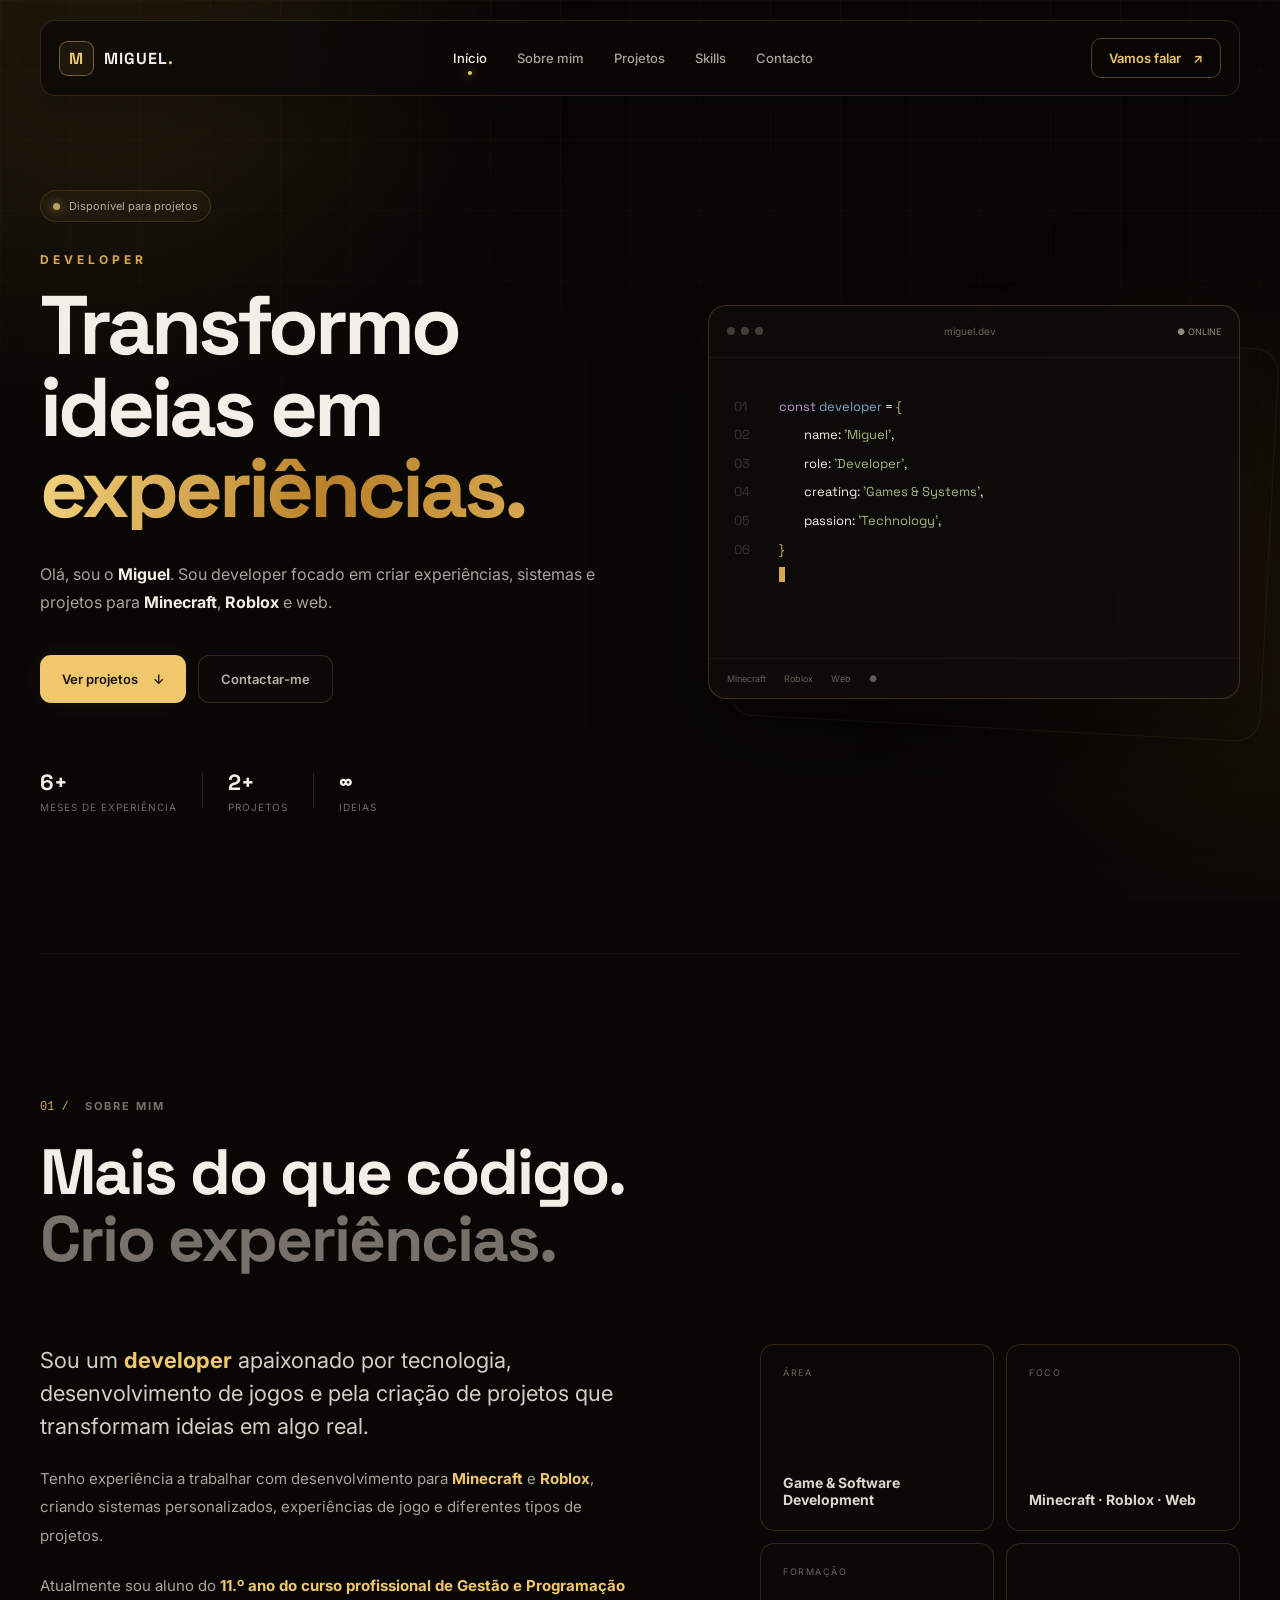
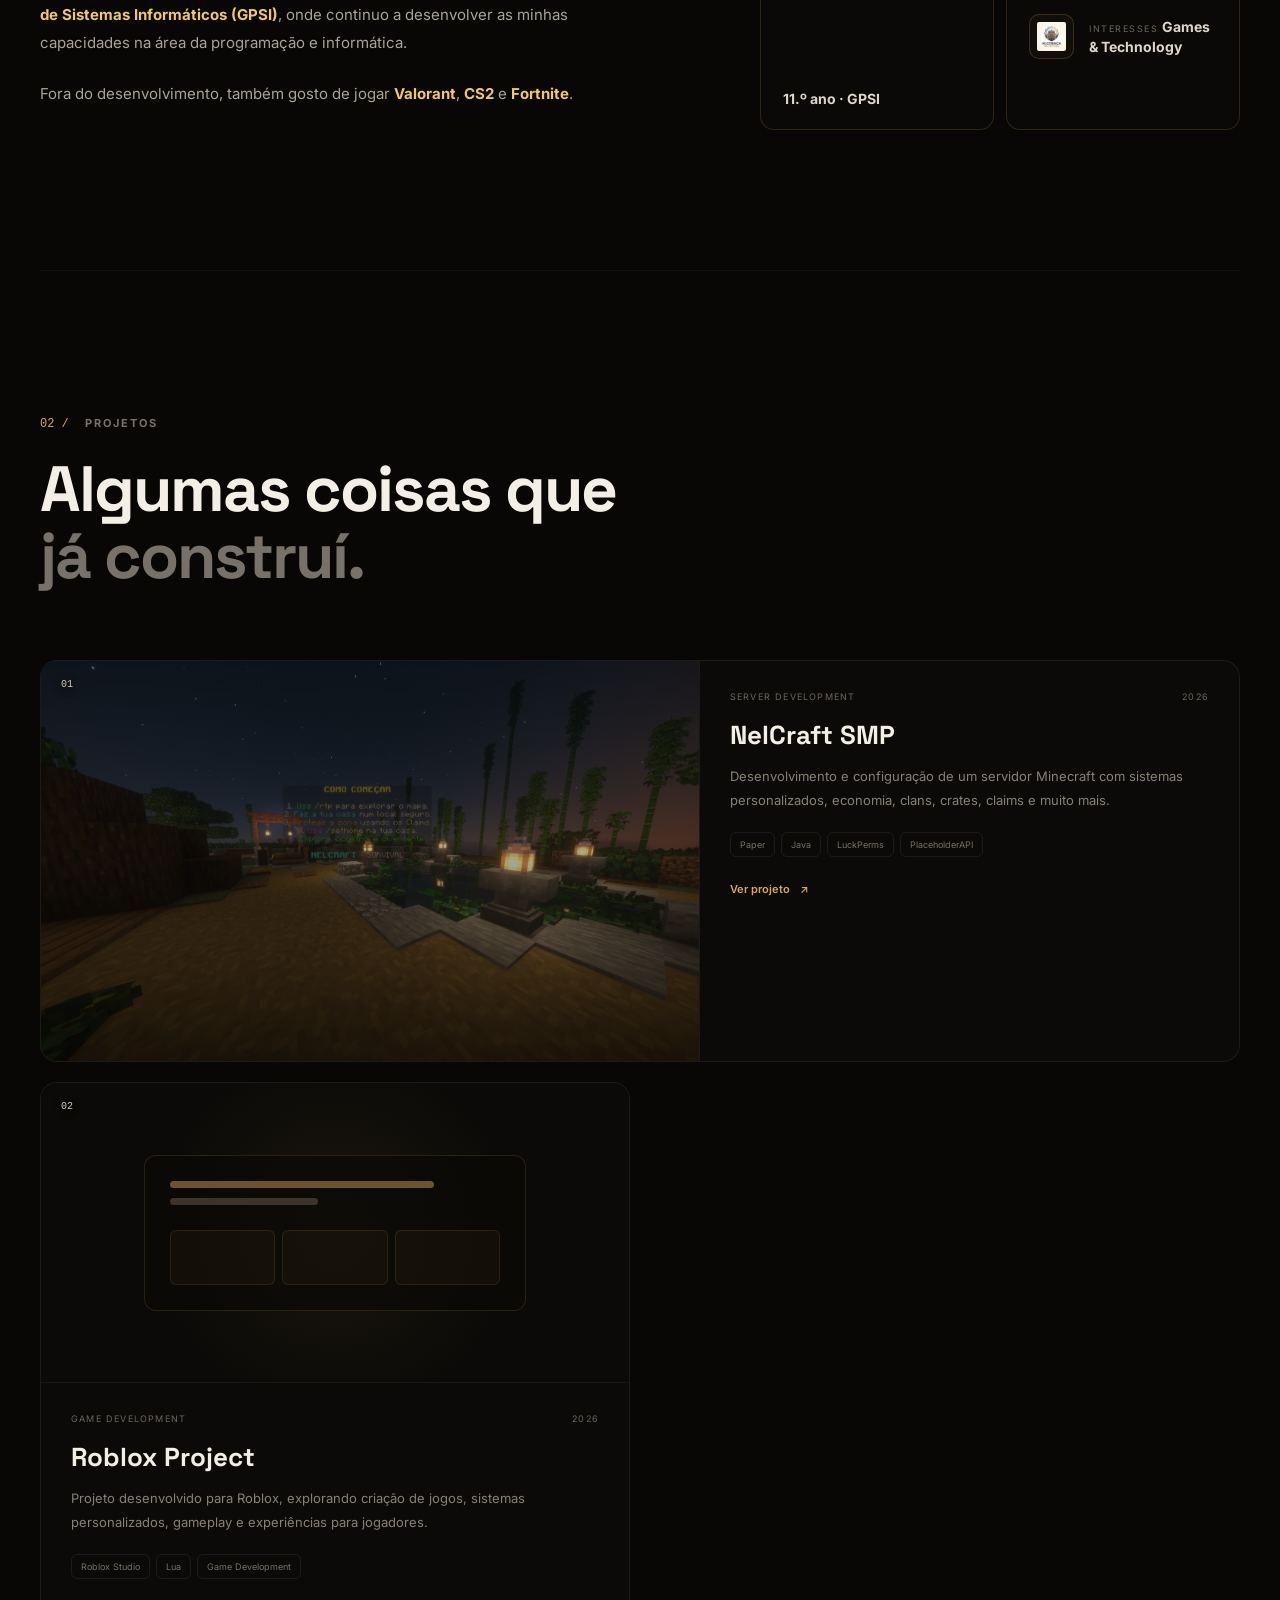
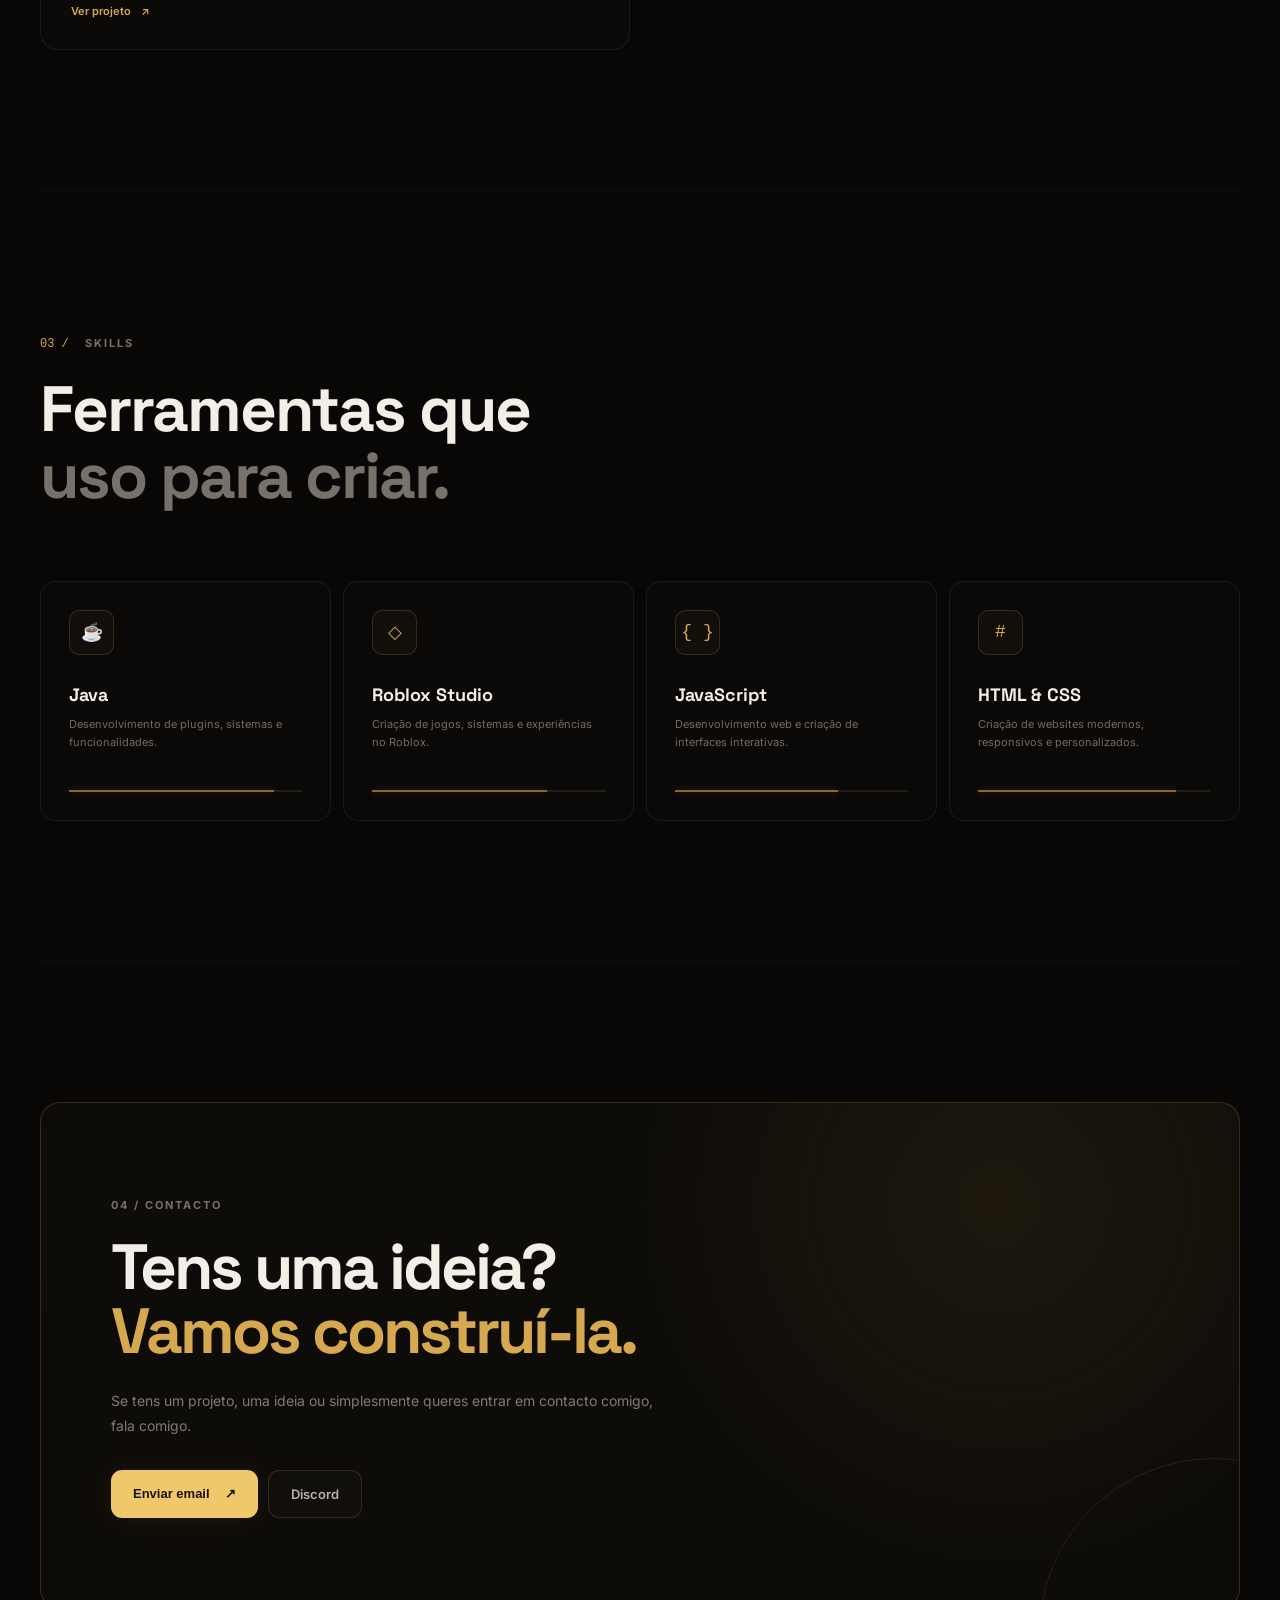
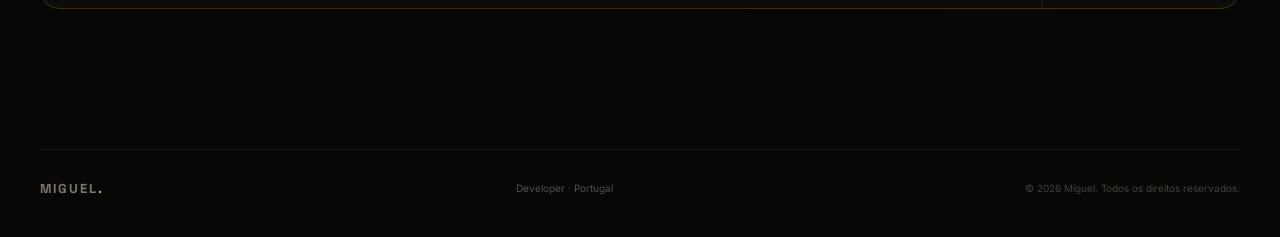
==== commit 7fb78119: "Update print statement from 'Hello' to 'Goodbye'" ====
--- a/index.html
+++ b/index.html
@@ -140,12 +140,10 @@
 
                     </div>
 
-
                     <div class="code-area">
 
                         <div class="code-line">
                             <span class="line-number">01</span>
-
                             <span>
                                 <span class="purple">const</span>
                                 <span class="blue">developer</span>
@@ -154,69 +152,48 @@
                             </span>
                         </div>
 
-
                         <div class="code-line">
-
                             <span class="line-number">02</span>
-
                             <span class="indent">
                                 name:
                                 <span class="green">'Miguel'</span>,
                             </span>
-
-                        </div>
-
+                        </div>
 
                         <div class="code-line">
-
                             <span class="line-number">03</span>
-
                             <span class="indent">
                                 role:
                                 <span class="green">'Developer'</span>,
                             </span>
-
-                        </div>
-
+                        </div>
 
                         <div class="code-line">
-
                             <span class="line-number">04</span>
-
                             <span class="indent">
                                 creating:
                                 <span class="green">'Games & Systems'</span>,
                             </span>
-
-                        </div>
-
+                        </div>
 
                         <div class="code-line">
-
                             <span class="line-number">05</span>
-
                             <span class="indent">
                                 passion:
                                 <span class="green">'Technology'</span>,
                             </span>
-
-                        </div>
-
+                        </div>
 
                         <div class="code-line">
-
                             <span class="line-number">06</span>
-
                             <span>
                                 <span class="yellow">}</span>
                             </span>
-
                         </div>
 
                         <div class="cursor"></div>
 
                     </div>
-
 
                     <div class="card-bottom">
                         <span>Minecraft</span>
@@ -263,7 +240,6 @@
                         tecnologia, desenvolvimento de jogos e pela criação
                         de projetos que transformam ideias em algo real.
                     </p>
-
 
                     <p>
                         Tenho experiência a trabalhar com desenvolvimento
@@ -271,7 +247,6 @@
                         criando sistemas personalizados, experiências de jogo
                         e diferentes tipos de projetos.
                     </p>
-
 
                     <p>
                         Atualmente sou aluno do <strong>11.º ano do curso
@@ -281,7 +256,6 @@
                         programação e informática.
                     </p>
 
-
                     <p>
                         Fora do desenvolvimento, também gosto de jogar
                         <strong>Valorant</strong>, <strong>CS2</strong> e
@@ -294,31 +268,19 @@
                 <div class="about-info">
 
                     <div class="info-box">
-
                         <span class="info-title">Área</span>
-
                         <strong>Game & Software Development</strong>
-
-                    </div>
-
+                    </div>
 
                     <div class="info-box">
-
                         <span class="info-title">Foco</span>
-
                         <strong>Minecraft · Roblox · Web</strong>
-
-                    </div>
-
+                    </div>
 
                     <div class="info-box">
-
-                        <span class="info-title">Em Formação</span>
-
+                        <span class="info-title">Formação</span>
                         <strong>11.º ano · GPSI</strong>
-
-                    </div>
-
+                    </div>
 
                     <div class="info-box profile-box">
 
@@ -331,11 +293,8 @@
                             >
 
                             <div>
-
                                 <span class="info-title">Interesses</span>
-
                                 <strong>Games & Technology</strong>
-
                             </div>
 
                         </div>
@@ -396,15 +355,11 @@
                     <div class="project-content">
 
                         <div class="project-top">
-
                             <span>SERVER DEVELOPMENT</span>
                             <span>2026</span>
-
-                        </div>
-
+                        </div>
 
                         <h3>NelCraft SMP</h3>
-
 
                         <p>
                             Desenvolvimento e configuração de um servidor
@@ -412,16 +367,12 @@
                             economia, clans, crates, claims e muito mais.
                         </p>
 
-
                         <div class="tags">
-
                             <span>Paper</span>
                             <span>Java</span>
                             <span>LuckPerms</span>
                             <span>PlaceholderAPI</span>
-
-                        </div>
-
+                        </div>
 
                         <a href="#" class="project-link">
                             Ver projeto <span>↗</span>
@@ -441,11 +392,19 @@
 
                         <span class="project-number">02</span>
 
-                        <img
-                            src="images/roblox.png"
-                            alt="Roblox Project"
-                            class="project-real-image"
-                        >
+                        <div class="fake-interface">
+
+                            <div class="fake-bar"></div>
+
+                            <div class="fake-bar short"></div>
+
+                            <div class="fake-cards">
+                                <span></span>
+                                <span></span>
+                                <span></span>
+                            </div>
+
+                        </div>
 
                     </div>
 
@@ -453,15 +412,11 @@
                     <div class="project-content">
 
                         <div class="project-top">
-
                             <span>GAME DEVELOPMENT</span>
                             <span>2026</span>
-
-                        </div>
-
+                        </div>
 
                         <h3>Roblox Project</h3>
-
 
                         <p>
                             Projeto desenvolvido para Roblox, explorando
@@ -469,15 +424,11 @@
                             gameplay e experiências para jogadores.
                         </p>
 
-
                         <div class="tags">
-
                             <span>Roblox Studio</span>
                             <span>Lua</span>
                             <span>Game Development</span>
-
-                        </div>
-
+                        </div>
 
                         <a href="#" class="project-link">
                             Ver projeto <span>↗</span>
@@ -525,16 +476,15 @@
                     <h3>Java</h3>
 
                     <p>
-                        Desenvolvimento de Servers,
-                        de plugins, sistemas e funcionalidades.
+                        Desenvolvimento de plugins,
+                        sistemas e funcionalidades.
                     </p>
 
                     <div class="skill-line">
-                        <span style="width: 86%;"></span>
-                    </div>
-
-                </div>
-
+                        <span style="width: 88%;"></span>
+                    </div>
+
+                </div>
 
 
                 <div class="skill-card">
@@ -549,11 +499,10 @@
                     </p>
 
                     <div class="skill-line">
-                        <span style="width: 67%;"></span>
-                    </div>
-
-                </div>
-
+                        <span style="width: 75%;"></span>
+                    </div>
+
+                </div>
 
 
                 <div class="skill-card">
@@ -568,11 +517,10 @@
                     </p>
 
                     <div class="skill-line">
-                        <span style="width: 51%;"></span>
-                    </div>
-
-                </div>
-
+                        <span style="width: 70%;"></span>
+                    </div>
+
+                </div>
 
 
                 <div class="skill-card">
@@ -587,7 +535,7 @@
                     </p>
 
                     <div class="skill-line">
-                        <span style="width: 65%;"></span>
+                        <span style="width: 85%;"></span>
                     </div>
 
                 </div>
@@ -666,7 +614,6 @@
 
         <div class="modal-backdrop" id="modalBackdrop"></div>
 
-
         <div class="modal-box">
 
             <button
@@ -694,8 +641,8 @@
 
 
             <p>
-                Podes entrar em
-                contacto comigo através do Gmail.
+                Podes copiar o meu email e entrar em contacto comigo
+                através da tua aplicação de email favorita.
             </p>
 
 
@@ -704,7 +651,6 @@
                 <span id="emailText">
                     teuemail@example.com
                 </span>
-
 
                 <button
                     type="button"
@@ -714,7 +660,6 @@
                 >
 
                     <!-- Copy icon -->
-
                     <svg
                         width="18"
                         height="18"
@@ -725,7 +670,6 @@
                         stroke-linecap="round"
                         stroke-linejoin="round"
                     >
-
                         <rect
                             x="9"
                             y="9"
@@ -735,13 +679,10 @@
                             ry="2"
                         ></rect>
 
-
                         <path
                             d="M5 15H4a2 2 0 0 1-2-2V4a2 2 0 0 1 2-2h9a2 2 0 0 1 2 2v1"
                         ></path>
-
                     </svg>
-
 
                     <span>Copiar</span>
 
@@ -773,12 +714,10 @@
             MIGUEL<span>.</span>
         </div>
 
-
         <p>
             Developer · Portugal
         </p>
 
-
         <p class="copyright">
             © 2026 Miguel. Todos os direitos reservados.
         </p>
--- a/style.css
+++ b/style.css
@@ -1549,122 +1549,6 @@
 }
 
 
-
-/* ================================= */
-/* MUSIC PLAYER */
-/* ================================= */
-
-.music-player {
-    position: fixed;
-    top: 29px;
-    left: max(24px, calc((100vw - 1200px) / 2 + 18px));
-    width: 205px;
-    z-index: 101;
-    padding: 8px;
-    border: 1px solid rgba(214,168,79,0.22);
-    border-radius: 14px;
-    background: rgba(10, 9, 7, 0.78);
-    backdrop-filter: blur(20px);
-    box-shadow: 0 10px 35px rgba(0,0,0,0.28);
-    transform: translateX(-225px);
-    transition: 0.3s ease;
-}
-
-.music-player:hover {
-    border-color: rgba(214,168,79,0.38);
-    transform: translateX(-225px) translateY(-2px);
-}
-
-.music-player-art {
-    width: 52px;
-    height: 52px;
-    display: block;
-    object-fit: cover;
-    border-radius: 10px;
-    transform: rotate(-4deg);
-    border: 1px solid rgba(214,168,79,0.18);
-    box-shadow: 0 5px 20px rgba(0,0,0,0.3);
-}
-
-.music-player-info {
-    min-width: 0;
-    margin-top: 8px;
-}
-
-.music-player-label {
-    display: block;
-    margin-bottom: 3px;
-    color: #625c54;
-    font-size: 8px;
-    font-weight: 700;
-    letter-spacing: 1.4px;
-    text-transform: uppercase;
-}
-
-.music-player-title {
-    display: block;
-    overflow: hidden;
-    color: #ddd6cb;
-    font-size: 11px;
-    font-weight: 600;
-    text-overflow: ellipsis;
-    white-space: nowrap;
-}
-
-.music-player-progress {
-    width: 100%;
-    height: 3px;
-    margin-top: 9px;
-    overflow: hidden;
-    border-radius: 99px;
-    background: #28231d;
-}
-
-.music-player-progress span {
-    display: block;
-    width: 0%;
-    height: 100%;
-    border-radius: inherit;
-    background: var(--gold-light);
-    box-shadow: 0 0 8px rgba(214,168,79,0.45);
-    transition: width 0.1s linear;
-}
-
-.music-player-time {
-    display: flex;
-    justify-content: space-between;
-    margin-top: 4px;
-    color: #5e5851;
-    font-family: monospace;
-    font-size: 7px;
-}
-
-@media (max-width: 950px) {
-    .music-player {
-        left: 20px;
-        top: 111px;
-        width: 190px;
-        transform: none;
-    }
-
-    .music-player:hover {
-        transform: translateY(-2px);
-    }
-}
-
-@media (max-width: 700px) {
-    .music-player {
-        top: 106px;
-        left: 20px;
-        width: 175px;
-    }
-
-    .music-player-art {
-        width: 46px;
-        height: 46px;
-    }
-}
-
 /* ============================= */
 /* ANIMATIONS */
 /* ============================= */
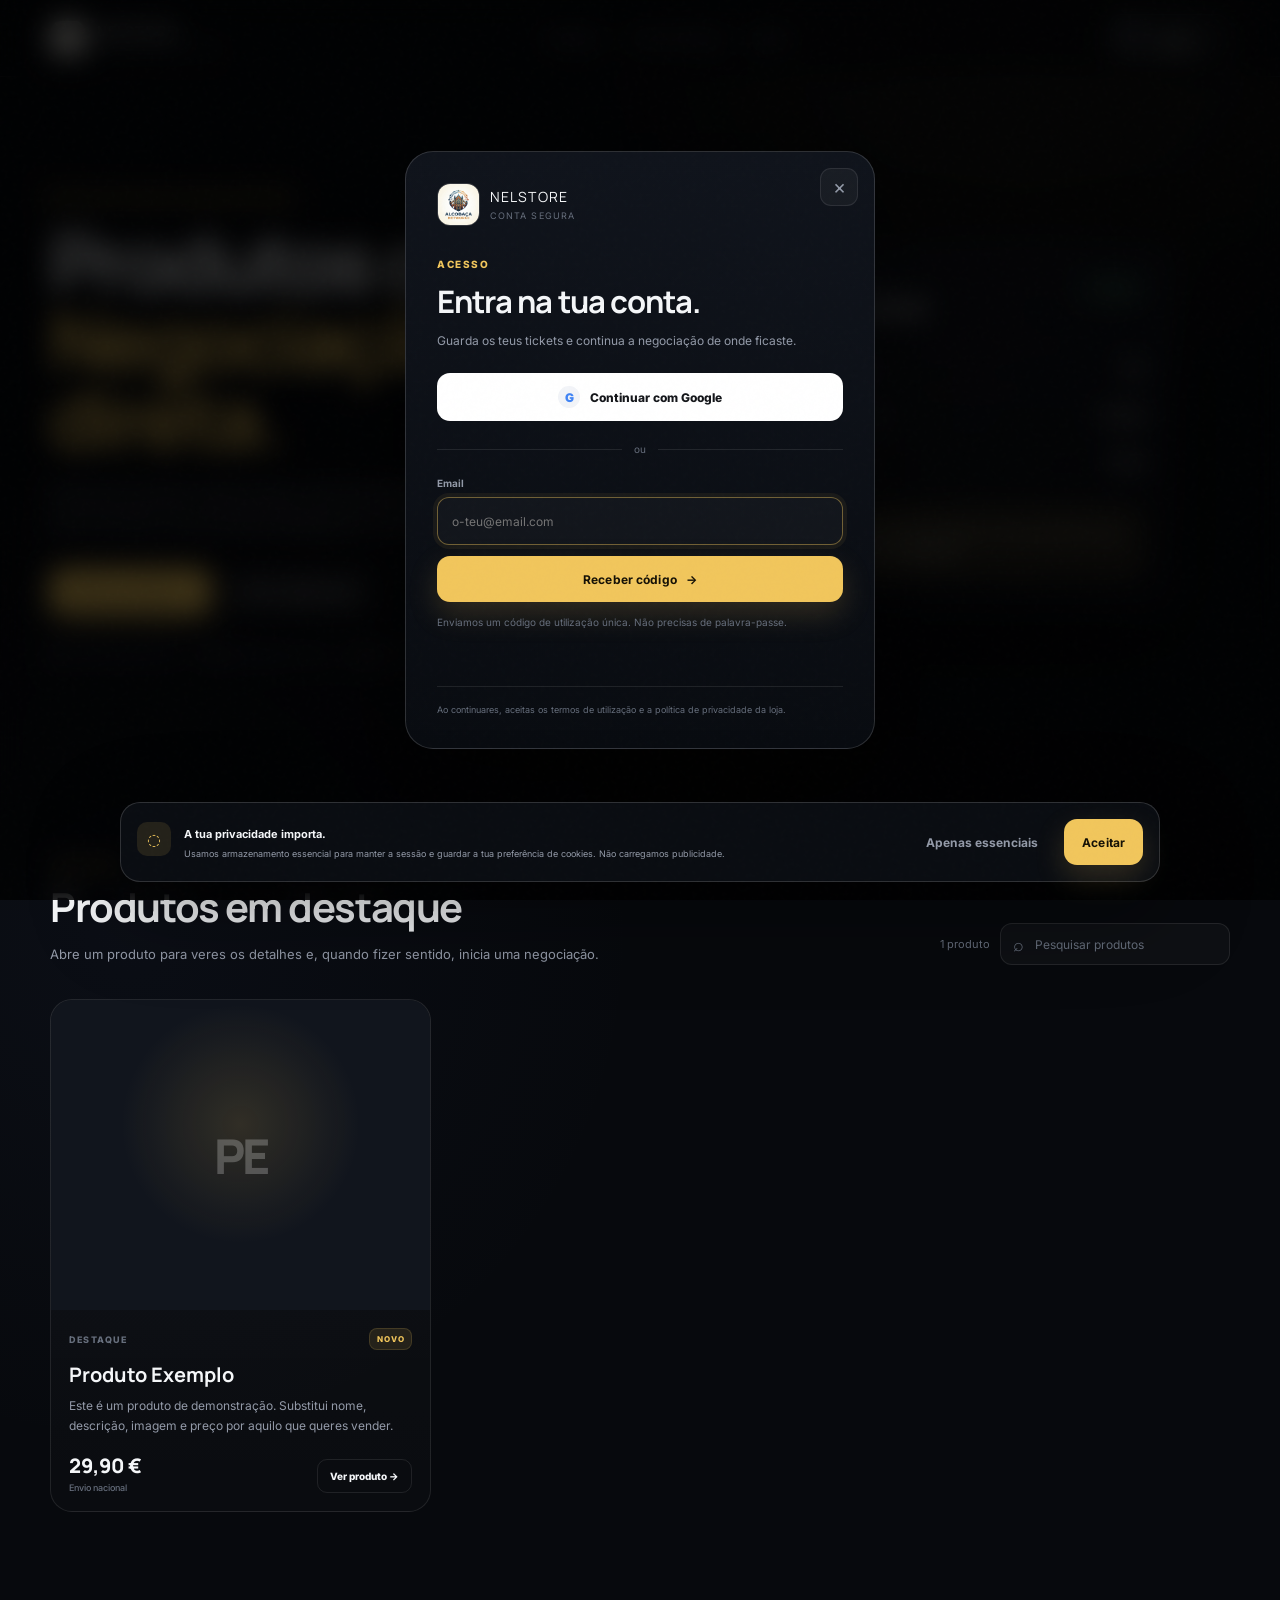
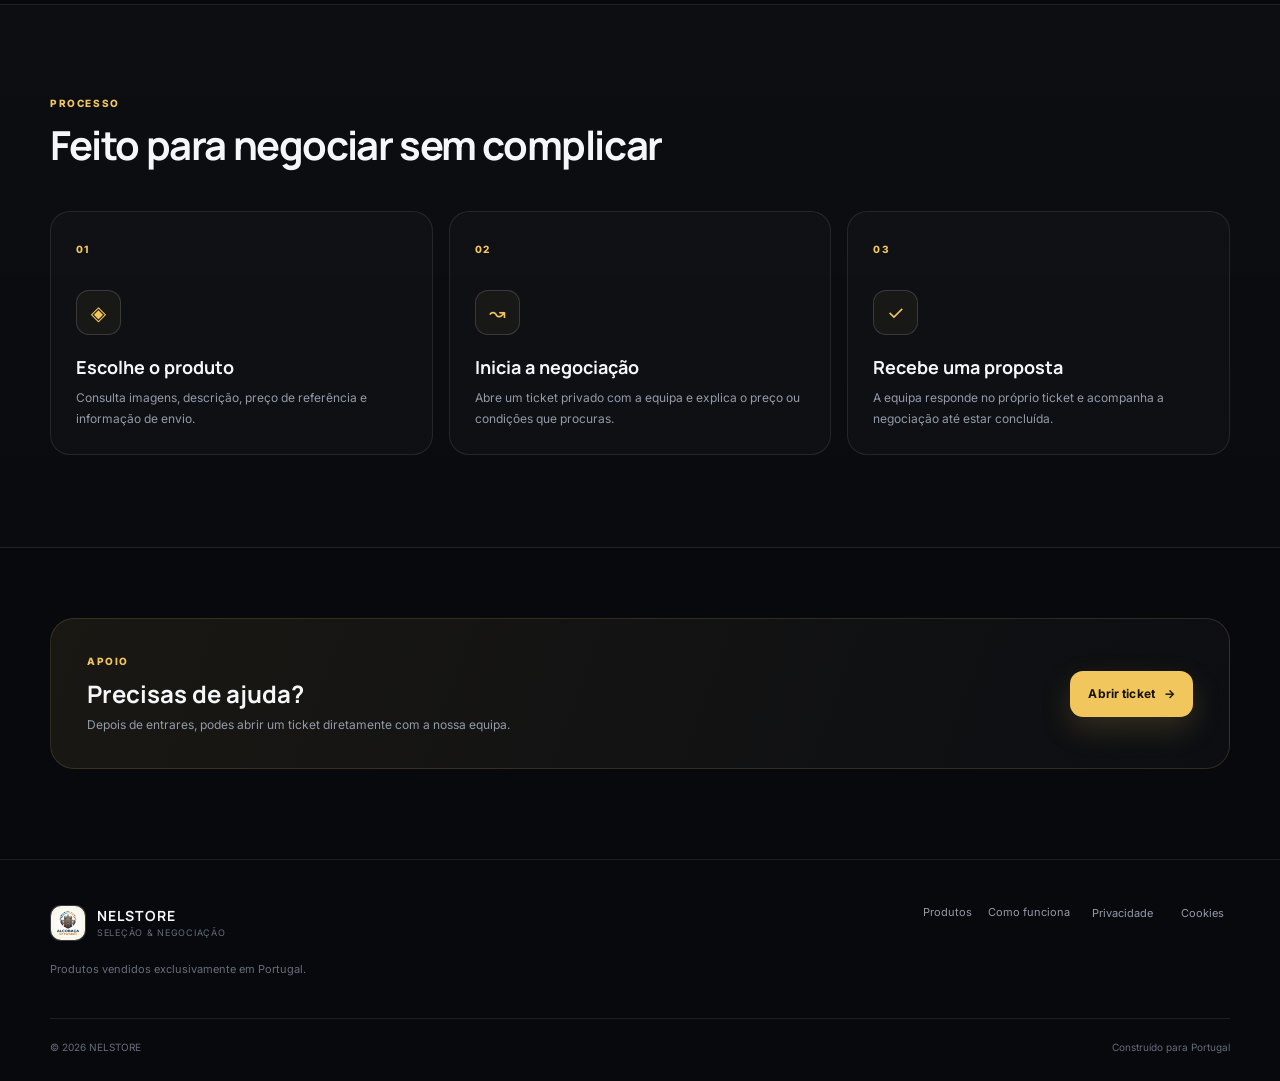
==== commit 993351dc: "Add files via upload" ====
--- a/index.html
+++ b/index.html
@@ -1,732 +1,358 @@
-<!DOCTYPE html>
-<html lang="pt-PT">
-<head>
-    <meta charset="UTF-8">
-    <meta name="viewport" content="width=device-width, initial-scale=1.0">
-
-    <title>Miguel — Developer</title>
-    <meta name="description" content="Portfólio de Miguel — Developer de Minecraft e Roblox.">
-
-    <link rel="stylesheet" href="style.css">
-
-    <!-- Google Fonts -->
-    <link rel="preconnect" href="https://fonts.googleapis.com">
-    <link rel="preconnect" href="https://fonts.gstatic.com" crossorigin>
-    <link href="https://fonts.googleapis.com/css2?family=Inter:wght@400;500;600;700;800&family=Space+Grotesk:wght@400;500;600;700&display=swap" rel="stylesheet">
-</head>
-
-<body>
-
-    <!-- Background -->
-    <div class="background">
-        <div class="glow glow-one"></div>
-        <div class="glow glow-two"></div>
-        <div class="grid"></div>
-    </div>
-
-
-    <!-- Navigation -->
-    <header class="navbar">
-
-        <a href="#home" class="logo">
-            <span class="logo-symbol">M</span>
-            <span>MIGUEL<span class="logo-dot">.</span></span>
-        </a>
-
-        <nav>
-            <a href="#home" class="nav-link active">Início</a>
-            <a href="#about" class="nav-link">Sobre mim</a>
-            <a href="#projects" class="nav-link">Projetos</a>
-            <a href="#skills" class="nav-link">Skills</a>
-            <a href="#contact" class="nav-link">Contacto</a>
-        </nav>
-
-        <a href="#contact" class="nav-button">
-            <span>Vamos falar</span>
-            <span>↗</span>
-        </a>
-
-    </header>
-
-
-    <main>
-
-        <!-- ============================= -->
-        <!-- HERO -->
-        <!-- ============================= -->
-
-        <section id="home" class="hero section">
-
-            <div class="hero-content">
-
-                <div class="status">
-                    <span class="status-dot"></span>
-                    <span>Disponível para projetos</span>
-                </div>
-
-                <p class="hero-small">
-                    DEVELOPER
-                </p>
-
-                <h1>
-                    Transformo ideias em
-                    <span class="gradient-text">experiências.</span>
-                </h1>
-
-                <p class="hero-description">
-                    Olá, sou o <strong>Miguel</strong>.
-                    Sou developer focado em criar experiências,
-                    sistemas e projetos para <strong>Minecraft</strong>,
-                    <strong>Roblox</strong> e web.
-                </p>
-
-                <div class="hero-buttons">
-
-                    <a href="#projects" class="primary-button">
-                        <span>Ver projetos</span>
-                        <span class="arrow">↓</span>
-                    </a>
-
-                    <a href="#contact" class="secondary-button">
-                        Contactar-me
-                    </a>
-
-                </div>
-
-
-                <div class="hero-stats">
-
-                    <div class="stat">
-                        <strong>6+</strong>
-                        <span>Meses de experiência</span>
-                    </div>
-
-                    <div class="stat-line"></div>
-
-                    <div class="stat">
-                        <strong>2+</strong>
-                        <span>Projetos</span>
-                    </div>
-
-                    <div class="stat-line"></div>
-
-                    <div class="stat">
-                        <strong>∞</strong>
-                        <span>Ideias</span>
-                    </div>
-
-                </div>
-
-            </div>
-
-
-            <!-- HERO CARD -->
-
-            <div class="hero-card-wrapper">
-
-                <div class="hero-card">
-
-                    <div class="card-top">
-
-                        <div class="window-buttons">
-                            <span></span>
-                            <span></span>
-                            <span></span>
-                        </div>
-
-                        <span class="card-title">miguel.dev</span>
-
-                        <span class="card-status">● ONLINE</span>
-
-                    </div>
-
-                    <div class="code-area">
-
-                        <div class="code-line">
-                            <span class="line-number">01</span>
-                            <span>
-                                <span class="purple">const</span>
-                                <span class="blue">developer</span>
-                                =
-                                <span class="yellow">{</span>
-                            </span>
-                        </div>
-
-                        <div class="code-line">
-                            <span class="line-number">02</span>
-                            <span class="indent">
-                                name:
-                                <span class="green">'Miguel'</span>,
-                            </span>
-                        </div>
-
-                        <div class="code-line">
-                            <span class="line-number">03</span>
-                            <span class="indent">
-                                role:
-                                <span class="green">'Developer'</span>,
-                            </span>
-                        </div>
-
-                        <div class="code-line">
-                            <span class="line-number">04</span>
-                            <span class="indent">
-                                creating:
-                                <span class="green">'Games & Systems'</span>,
-                            </span>
-                        </div>
-
-                        <div class="code-line">
-                            <span class="line-number">05</span>
-                            <span class="indent">
-                                passion:
-                                <span class="green">'Technology'</span>,
-                            </span>
-                        </div>
-
-                        <div class="code-line">
-                            <span class="line-number">06</span>
-                            <span>
-                                <span class="yellow">}</span>
-                            </span>
-                        </div>
-
-                        <div class="cursor"></div>
-
-                    </div>
-
-                    <div class="card-bottom">
-                        <span>Minecraft</span>
-                        <span>Roblox</span>
-                        <span>Web</span>
-                        <span>●</span>
-                    </div>
-
-                </div>
-
-            </div>
-
-        </section>
-
-
-
-        <!-- ============================= -->
-        <!-- ABOUT -->
-        <!-- ============================= -->
-
-        <section id="about" class="section about">
-
-            <div class="section-heading">
-
-                <div>
-                    <span class="section-number">01 /</span>
-                    <span class="section-label">SOBRE MIM</span>
-                </div>
-
-                <h2>
-                    Mais do que código.<br>
-                    <span>Crio experiências.</span>
-                </h2>
-
-            </div>
-
-
-            <div class="about-grid">
-
-                <div class="about-text">
-
-                    <p class="large-text">
-                        Sou um <strong>developer</strong> apaixonado por
-                        tecnologia, desenvolvimento de jogos e pela criação
-                        de projetos que transformam ideias em algo real.
-                    </p>
-
-                    <p>
-                        Tenho experiência a trabalhar com desenvolvimento
-                        para <strong>Minecraft</strong> e <strong>Roblox</strong>,
-                        criando sistemas personalizados, experiências de jogo
-                        e diferentes tipos de projetos.
-                    </p>
-
-                    <p>
-                        Atualmente sou aluno do <strong>11.º ano do curso
-                        profissional de Gestão e Programação de Sistemas
-                        Informáticos (GPSI)</strong>, onde continuo a
-                        desenvolver as minhas capacidades na área da
-                        programação e informática.
-                    </p>
-
-                    <p>
-                        Fora do desenvolvimento, também gosto de jogar
-                        <strong>Valorant</strong>, <strong>CS2</strong> e
-                        <strong>Fortnite</strong>.
-                    </p>
-
-                </div>
-
-
-                <div class="about-info">
-
-                    <div class="info-box">
-                        <span class="info-title">Área</span>
-                        <strong>Game & Software Development</strong>
-                    </div>
-
-                    <div class="info-box">
-                        <span class="info-title">Foco</span>
-                        <strong>Minecraft · Roblox · Web</strong>
-                    </div>
-
-                    <div class="info-box">
-                        <span class="info-title">Formação</span>
-                        <strong>11.º ano · GPSI</strong>
-                    </div>
-
-                    <div class="info-box profile-box">
-
-                        <div class="profile-info">
-
-                            <img
-                                src="images/profile.png"
-                                alt="Logo"
-                                class="profile-image"
-                            >
-
-                            <div>
-                                <span class="info-title">Interesses</span>
-                                <strong>Games & Technology</strong>
-                            </div>
-
-                        </div>
-
-                    </div>
-
-                </div>
-
-            </div>
-
-        </section>
-
-
-
-        <!-- ============================= -->
-        <!-- PROJECTS -->
-        <!-- ============================= -->
-
-        <section id="projects" class="section projects">
-
-            <div class="section-heading projects-heading">
-
-                <div>
-                    <span class="section-number">02 /</span>
-                    <span class="section-label">PROJETOS</span>
-                </div>
-
-                <h2>
-                    Algumas coisas que<br>
-                    <span>já construí.</span>
-                </h2>
-
-            </div>
-
-
-            <div class="projects-grid">
-
-
-                <!-- PROJECT 1 -->
-
-                <article class="project-card featured">
-
-                    <div class="project-image minecraft-image">
-
-                        <img
-                            src="images/nelcraft.png"
-                            alt="NelCraft SMP"
-                            class="project-real-image"
-                        >
-
-                        <div class="minecraft-overlay"></div>
-
-                        <span class="project-number">01</span>
-
-                    </div>
-
-
-                    <div class="project-content">
-
-                        <div class="project-top">
-                            <span>SERVER DEVELOPMENT</span>
-                            <span>2026</span>
-                        </div>
-
-                        <h3>NelCraft SMP</h3>
-
-                        <p>
-                            Desenvolvimento e configuração de um servidor
-                            Minecraft com sistemas personalizados,
-                            economia, clans, crates, claims e muito mais.
-                        </p>
-
-                        <div class="tags">
-                            <span>Paper</span>
-                            <span>Java</span>
-                            <span>LuckPerms</span>
-                            <span>PlaceholderAPI</span>
-                        </div>
-
-                        <a href="#" class="project-link">
-                            Ver projeto <span>↗</span>
-                        </a>
-
-                    </div>
-
-                </article>
-
-
-
-                <!-- PROJECT 2 -->
-
-                <article class="project-card">
-
-                    <div class="project-image dark-image">
-
-                        <span class="project-number">02</span>
-
-                        <div class="fake-interface">
-
-                            <div class="fake-bar"></div>
-
-                            <div class="fake-bar short"></div>
-
-                            <div class="fake-cards">
-                                <span></span>
-                                <span></span>
-                                <span></span>
-                            </div>
-
-                        </div>
-
-                    </div>
-
-
-                    <div class="project-content">
-
-                        <div class="project-top">
-                            <span>GAME DEVELOPMENT</span>
-                            <span>2026</span>
-                        </div>
-
-                        <h3>Roblox Project</h3>
-
-                        <p>
-                            Projeto desenvolvido para Roblox, explorando
-                            criação de jogos, sistemas personalizados,
-                            gameplay e experiências para jogadores.
-                        </p>
-
-                        <div class="tags">
-                            <span>Roblox Studio</span>
-                            <span>Lua</span>
-                            <span>Game Development</span>
-                        </div>
-
-                        <a href="#" class="project-link">
-                            Ver projeto <span>↗</span>
-                        </a>
-
-                    </div>
-
-                </article>
-
-
-            </div>
-
-        </section>
-
-
-
-        <!-- ============================= -->
-        <!-- SKILLS -->
-        <!-- ============================= -->
-
-        <section id="skills" class="section skills">
-
-            <div class="section-heading">
-
-                <div>
-                    <span class="section-number">03 /</span>
-                    <span class="section-label">SKILLS</span>
-                </div>
-
-                <h2>
-                    Ferramentas que<br>
-                    <span>uso para criar.</span>
-                </h2>
-
-            </div>
-
-
-            <div class="skills-grid">
-
-
-                <div class="skill-card">
-
-                    <div class="skill-icon">☕</div>
-
-                    <h3>Java</h3>
-
-                    <p>
-                        Desenvolvimento de plugins,
-                        sistemas e funcionalidades.
-                    </p>
-
-                    <div class="skill-line">
-                        <span style="width: 88%;"></span>
-                    </div>
-
-                </div>
-
-
-                <div class="skill-card">
-
-                    <div class="skill-icon">◇</div>
-
-                    <h3>Roblox Studio</h3>
-
-                    <p>
-                        Criação de jogos, sistemas e
-                        experiências no Roblox.
-                    </p>
-
-                    <div class="skill-line">
-                        <span style="width: 75%;"></span>
-                    </div>
-
-                </div>
-
-
-                <div class="skill-card">
-
-                    <div class="skill-icon">{ }</div>
-
-                    <h3>JavaScript</h3>
-
-                    <p>
-                        Desenvolvimento web e criação
-                        de interfaces interativas.
-                    </p>
-
-                    <div class="skill-line">
-                        <span style="width: 70%;"></span>
-                    </div>
-
-                </div>
-
-
-                <div class="skill-card">
-
-                    <div class="skill-icon">#</div>
-
-                    <h3>HTML & CSS</h3>
-
-                    <p>
-                        Criação de websites modernos,
-                        responsivos e personalizados.
-                    </p>
-
-                    <div class="skill-line">
-                        <span style="width: 85%;"></span>
-                    </div>
-
-                </div>
-
-
-            </div>
-
-        </section>
-
-
-
-        <!-- ============================= -->
-        <!-- CONTACT -->
-        <!-- ============================= -->
-
-        <section id="contact" class="section contact">
-
-            <div class="contact-box">
-
-                <div class="contact-decoration"></div>
-
-                <span class="section-label">04 / CONTACTO</span>
-
-                <h2>
-                    Tens uma ideia?
-                    <br>
-                    <span>Vamos construí-la.</span>
-                </h2>
-
-                <p>
-                    Se tens um projeto, uma ideia ou simplesmente queres
-                    entrar em contacto comigo, fala comigo.
-                </p>
-
-
-                <div class="contact-buttons">
-
-                    <!-- IMPORTANTE:
-                         O botão já não abre o email.
-                         Abre o modal abaixo.
-                    -->
-
-                    <button
-                        type="button"
-                        class="primary-button contact-open-button"
-                        id="openContact"
-                    >
-                        Enviar email
-                        <span>↗</span>
-                    </button>
-
-
-                    <a
-                        href="#"
-                        class="discord-button"
-                        id="discordButton"
-                    >
-                        Discord
-                    </a>
-
-                </div>
-
-            </div>
-
-        </section>
-
-    </main>
-
-
-
-    <!-- ============================= -->
-    <!-- EMAIL MODAL -->
-    <!-- ============================= -->
-
-    <div class="contact-modal" id="contactModal">
-
-        <div class="modal-backdrop" id="modalBackdrop"></div>
-
-        <div class="modal-box">
-
-            <button
-                class="modal-close"
-                id="closeContact"
-                aria-label="Fechar"
-            >
-                ×
-            </button>
-
-
-            <div class="modal-icon">
-                @
-            </div>
-
-
-            <span class="section-label">
-                CONTACTO
-            </span>
-
-
-            <h3>
-                Vamos conversar.
-            </h3>
-
-
-            <p>
-                Podes copiar o meu email e entrar em contacto comigo
-                através da tua aplicação de email favorita.
-            </p>
-
-
-            <div class="email-copy-box">
-
-                <span id="emailText">
-                    teuemail@example.com
-                </span>
-
-                <button
-                    type="button"
-                    id="copyEmail"
-                    class="copy-button"
-                    aria-label="Copiar email"
-                >
-
-                    <!-- Copy icon -->
-                    <svg
-                        width="18"
-                        height="18"
-                        viewBox="0 0 24 24"
-                        fill="none"
-                        stroke="currentColor"
-                        stroke-width="2"
-                        stroke-linecap="round"
-                        stroke-linejoin="round"
-                    >
-                        <rect
-                            x="9"
-                            y="9"
-                            width="13"
-                            height="13"
-                            rx="2"
-                            ry="2"
-                        ></rect>
-
-                        <path
-                            d="M5 15H4a2 2 0 0 1-2-2V4a2 2 0 0 1 2-2h9a2 2 0 0 1 2 2v1"
-                        ></path>
-                    </svg>
-
-                    <span>Copiar</span>
-
-                </button>
-
-            </div>
-
-
-            <div
-                class="copy-success"
-                id="copySuccess"
-            >
-                ✓ Email copiado para a área de transferência
-            </div>
-
-        </div>
-
-    </div>
-
-
-
-    <!-- ============================= -->
-    <!-- FOOTER -->
-    <!-- ============================= -->
-
-    <footer>
-
-        <div class="footer-logo">
-            MIGUEL<span>.</span>
-        </div>
-
-        <p>
-            Developer · Portugal
-        </p>
-
-        <p class="copyright">
-            © 2026 Miguel. Todos os direitos reservados.
-        </p>
-
-    </footer>
-
-
-
-    <script src="script.js"></script>
-
-</body>
-</html>
+<!DOCTYPE html>
+<html lang="pt-PT">
+<head>
+  <meta charset="UTF-8">
+  <meta name="viewport" content="width=device-width, initial-scale=1.0">
+  <meta name="description" content="Loja online com produtos selecionados e negociação direta com a equipa.">
+  <meta name="theme-color" content="#07090d">
+  <title>NELSTORE — Produtos selecionados</title>
+  <link rel="icon" type="image/png" href="images/profile.png">
+  <link rel="preconnect" href="https://fonts.googleapis.com">
+  <link rel="preconnect" href="https://fonts.gstatic.com" crossorigin>
+  <link href="https://fonts.googleapis.com/css2?family=Inter:wght@400;500;600;700;800&family=Manrope:wght@600;700;800&display=swap" rel="stylesheet">
+  <link rel="stylesheet" href="style.css">
+</head>
+<body>
+  <div id="app" class="app-shell">
+    <div class="noise"></div>
+
+    <header class="site-header">
+      <div class="header-inner container">
+        <a class="brand" href="#top" aria-label="NELSTORE início">
+          <span class="brand-mark"><img src="images/profile.png" alt="NELSTORE"></span>
+          <span class="brand-copy">
+            <strong>NELSTORE</strong>
+            <small>seleção & negociação</small>
+          </span>
+        </a>
+
+        <nav class="main-nav" aria-label="Navegação principal">
+          <a href="#produtos">Produtos</a>
+          <a href="#como-funciona">Como funciona</a>
+          <a href="#apoio">Apoio</a>
+          <button id="openTicketsBtn" class="nav-action is-hidden" type="button">
+            <span class="nav-dot"></span> Meus tickets
+          </button>
+          <button id="openStaffBtn" class="nav-action nav-staff is-hidden" type="button">Painel staff</button>
+        </nav>
+
+        <div class="header-actions">
+          <button id="accountBtn" class="account-button" type="button" aria-label="Abrir conta">
+            <span id="accountAvatar" class="avatar">?</span>
+            <span class="account-meta">
+              <small id="accountState">Entrar</small>
+              <strong id="accountName">Conta</strong>
+            </span>
+            <span class="chevron">⌄</span>
+          </button>
+        </div>
+      </div>
+    </header>
+
+    <main id="top">
+      <section class="hero container">
+        <div class="hero-copy">
+          <div class="eyebrow"><span></span> ENVIO EXCLUSIVO PARA PORTUGAL</div>
+          <h1>Produtos certos.<br><em>Negociação direta.</em></h1>
+          <p class="hero-text">Descobre produtos selecionados e fala diretamente com a nossa equipa para encontrar uma proposta adequada ao teu pedido.</p>
+          <div class="hero-actions">
+            <a href="#produtos" class="btn btn-primary">Explorar produtos <span>↗</span></a>
+            <button id="heroAccountBtn" class="btn btn-secondary" type="button">Abrir a minha conta</button>
+          </div>
+          <div class="hero-trust">
+            <span><b>01</b> Catálogo selecionado</span>
+            <span><b>02</b> Negociação humana</span>
+            <span><b>03</b> Só Portugal</span>
+          </div>
+        </div>
+
+        <div class="hero-panel">
+          <div class="panel-glow"></div>
+          <div class="status-card">
+            <div class="status-top">
+              <div>
+                <small>ESTADO DA LOJA</small>
+                <strong>Operacional</strong>
+              </div>
+              <span class="live-pill"><i></i> Online</span>
+            </div>
+            <div class="status-line"><span>Disponibilidade</span><b>24/7</b></div>
+            <div class="status-line"><span>Destino de venda</span><b>Portugal</b></div>
+            <div class="status-line"><span>Atendimento</span><b>Tickets</b></div>
+            <div class="quote-card">
+              <span class="quote-icon">“</span>
+              <p>O preço não precisa de ser o fim da conversa. Aqui, começa a negociação.</p>
+            </div>
+          </div>
+        </div>
+      </section>
+
+      <section id="produtos" class="section container">
+        <div class="section-heading">
+          <div>
+            <div class="eyebrow">CATÁLOGO</div>
+            <h2>Produtos em destaque</h2>
+            <p>Abre um produto para veres os detalhes e, quando fizer sentido, inicia uma negociação.</p>
+          </div>
+          <div class="catalog-tools">
+            <div id="productCount" class="catalog-count">1 produto</div>
+            <div class="search-box">
+              <span>⌕</span>
+              <input id="productSearch" type="search" placeholder="Pesquisar produtos" autocomplete="off">
+            </div>
+          </div>
+        </div>
+        <div id="productGrid" class="product-grid"></div>
+        <div id="emptyProducts" class="empty-state is-hidden">
+          <div class="empty-icon">⌕</div>
+          <h3>Nenhum produto encontrado</h3>
+          <p>Tenta outro termo de pesquisa.</p>
+        </div>
+      </section>
+
+      <section id="como-funciona" class="section section-alt">
+        <div class="container">
+          <div class="section-heading compact">
+            <div>
+              <div class="eyebrow">PROCESSO</div>
+              <h2>Feito para negociar sem complicar</h2>
+            </div>
+          </div>
+          <div class="steps-grid">
+            <article class="step-card">
+              <span class="step-number">01</span>
+              <div class="step-icon">◈</div>
+              <h3>Escolhe o produto</h3>
+              <p>Consulta imagens, descrição, preço de referência e informação de envio.</p>
+            </article>
+            <article class="step-card">
+              <span class="step-number">02</span>
+              <div class="step-icon">↝</div>
+              <h3>Inicia a negociação</h3>
+              <p>Abre um ticket privado com a equipa e explica o preço ou condições que procuras.</p>
+            </article>
+            <article class="step-card">
+              <span class="step-number">03</span>
+              <div class="step-icon">✓</div>
+              <h3>Recebe uma proposta</h3>
+              <p>A equipa responde no próprio ticket e acompanha a negociação até estar concluída.</p>
+            </article>
+          </div>
+        </div>
+      </section>
+
+      <section id="apoio" class="section container support-section">
+        <div class="support-card">
+          <div>
+            <div class="eyebrow">APOIO</div>
+            <h2>Precisas de ajuda?</h2>
+            <p>Depois de entrares, podes abrir um ticket diretamente com a nossa equipa.</p>
+          </div>
+          <button id="supportTicketBtn" class="btn btn-primary" type="button">Abrir ticket <span>→</span></button>
+        </div>
+      </section>
+    </main>
+
+    <footer class="site-footer">
+      <div class="container footer-grid">
+        <div>
+          <div class="brand footer-brand">
+            <span class="brand-mark"><img src="images/profile.png" alt=""></span>
+            <span class="brand-copy"><strong>NELSTORE</strong><small>seleção & negociação</small></span>
+          </div>
+          <p class="footer-note">Produtos vendidos exclusivamente em Portugal.</p>
+        </div>
+        <div class="footer-links">
+          <a href="#produtos">Produtos</a>
+          <a href="#como-funciona">Como funciona</a>
+          <button id="privacyBtn" type="button">Privacidade</button>
+          <button id="cookieSettingsBtn" type="button">Cookies</button>
+        </div>
+        <div class="footer-bottom">
+          <span>© <span id="currentYear"></span> NELSTORE</span>
+          <span>Construído para Portugal</span>
+        </div>
+      </div>
+    </footer>
+  </div>
+
+  <!-- AUTH -->
+  <div id="authOverlay" class="overlay is-hidden" aria-hidden="true">
+    <div class="auth-shell">
+      <button id="closeAuthBtn" class="icon-btn overlay-close" type="button" aria-label="Fechar">×</button>
+      <div class="auth-brand">
+        <div class="auth-logo"><img src="images/profile.png" alt="NELSTORE"></div>
+        <div>
+          <span>NELSTORE</span>
+          <small>conta segura</small>
+        </div>
+      </div>
+
+      <div id="authStart" class="auth-step">
+        <div class="auth-heading">
+          <div class="eyebrow">ACESSO</div>
+          <h2>Entra na tua conta.</h2>
+          <p>Guarda os teus tickets e continua a negociação de onde ficaste.</p>
+        </div>
+        <button id="googleLoginBtn" class="oauth-btn" type="button">
+          <span class="google-icon">G</span>
+          Continuar com Google
+        </button>
+        <div class="auth-divider"><span>ou</span></div>
+        <form id="emailForm" class="form-stack">
+          <label for="emailInput">Email</label>
+          <input id="emailInput" type="email" placeholder="o-teu@email.com" autocomplete="email" required>
+          <button class="btn btn-primary btn-full" type="submit">Receber código <span>→</span></button>
+        </form>
+        <p class="microcopy">Enviamos um código de utilização única. Não precisas de palavra-passe.</p>
+      </div>
+
+      <div id="authOtp" class="auth-step is-hidden">
+        <button id="backToEmailBtn" class="back-btn" type="button">← Alterar email</button>
+        <div class="auth-heading">
+          <div class="eyebrow">VERIFICAÇÃO</div>
+          <h2>Confirma o teu email.</h2>
+          <p>Introduz o código que acabámos de enviar para <strong id="otpEmailLabel"></strong>.</p>
+        </div>
+        <form id="otpForm" class="form-stack">
+          <label for="otpInput">Código de 6 dígitos</label>
+          <input id="otpInput" class="otp-input" inputmode="numeric" pattern="[0-9]{6}" maxlength="6" placeholder="000000" autocomplete="one-time-code" required>
+          <button class="btn btn-primary btn-full" type="submit">Entrar <span>✓</span></button>
+        </form>
+        <button id="resendOtpBtn" class="link-btn" type="button">Reenviar código</button>
+        <p id="otpTimer" class="microcopy"></p>
+      </div>
+
+      <div id="authMessage" class="form-message" role="status"></div>
+      <p class="terms-note">Ao continuares, aceitas os termos de utilização e a política de privacidade da loja.</p>
+    </div>
+  </div>
+
+  <!-- ACCOUNT POPOVER -->
+  <div id="accountPopover" class="popover is-hidden" role="dialog" aria-label="Conta">
+    <div id="popoverGuest">
+      <span class="eyebrow">CONTA</span>
+      <h3>Ainda não estás ligado.</h3>
+      <p>Entra para acompanhar negociações e criar tickets.</p>
+      <button id="popoverLoginBtn" class="btn btn-primary btn-full" type="button">Entrar</button>
+    </div>
+    <div id="popoverUser" class="is-hidden">
+      <div class="popover-user">
+        <span id="popoverAvatar" class="avatar large">?</span>
+        <div><strong id="popoverName">Utilizador</strong><small id="popoverEmail">email</small></div>
+      </div>
+      <button id="popoverTicketsBtn" class="popover-link" type="button"><span>▣</span> Os meus tickets</button>
+      <button id="popoverSettingsBtn" class="popover-link" type="button"><span>⚙</span> Conta</button>
+      <button id="logoutBtn" class="popover-link danger" type="button"><span>↪</span> Terminar sessão</button>
+    </div>
+  </div>
+
+  <!-- PRODUCT MODAL -->
+  <div id="productModal" class="modal-layer is-hidden" aria-hidden="true">
+    <div class="product-modal">
+      <button id="closeProductModalBtn" class="icon-btn modal-close" type="button" aria-label="Fechar">×</button>
+      <div id="productGallery" class="product-gallery"></div>
+      <div class="product-info-panel">
+        <div id="productBadge" class="product-badge">DESTAQUE</div>
+        <h2 id="productTitle">Produto</h2>
+        <div class="product-price-row"><strong id="productPrice">€0,00</strong><span id="productShipping">Envio em Portugal</span></div>
+        <p id="productDescription">Descrição.</p>
+        <div class="detail-list">
+          <div><span>Venda</span><b>Exclusivamente em Portugal</b></div>
+          <div><span>Negociação</span><b>Privada via ticket</b></div>
+          <div><span>Estado</span><b id="productAvailability">Disponível</b></div>
+        </div>
+        <button id="discussPriceBtn" class="btn btn-primary btn-full" type="button">Discutir preço <span>↗</span></button>
+        <button id="closeProductTextBtn" class="btn btn-ghost btn-full" type="button">Voltar ao catálogo</button>
+      </div>
+    </div>
+  </div>
+
+  <!-- TICKETS DRAWER -->
+  <div id="ticketDrawer" class="drawer-layer is-hidden" aria-hidden="true">
+    <aside class="ticket-drawer">
+      <div class="drawer-header">
+        <div>
+          <span class="eyebrow">ATENDIMENTO</span>
+          <h2 id="drawerTitle">Os meus tickets</h2>
+        </div>
+        <button id="closeTicketDrawerBtn" class="icon-btn" type="button" aria-label="Fechar">×</button>
+      </div>
+      <div id="ticketList" class="ticket-list"></div>
+      <div id="ticketComposer" class="ticket-composer is-hidden">
+        <button id="backToTicketListBtn" class="back-btn" type="button">← Todos os tickets</button>
+        <div id="activeTicketMeta" class="active-ticket-meta"></div>
+        <div id="ticketMessages" class="ticket-messages"></div>
+        <form id="ticketMessageForm" class="ticket-input-row">
+          <input id="ticketMessageInput" type="text" maxlength="1200" placeholder="Escreve a tua mensagem..." autocomplete="off" required>
+          <button type="submit" class="send-btn" aria-label="Enviar">→</button>
+        </form>
+      </div>
+      <div id="newTicketArea" class="new-ticket-area">
+        <button id="newSupportTicketBtn" class="btn btn-secondary btn-full" type="button">+ Abrir novo ticket</button>
+      </div>
+    </aside>
+  </div>
+
+  <!-- STAFF DRAWER -->
+  <div id="staffDrawer" class="drawer-layer is-hidden" aria-hidden="true">
+    <aside class="ticket-drawer staff-drawer">
+      <div class="drawer-header">
+        <div>
+          <span class="eyebrow">BACK OFFICE</span>
+          <h2>Painel de staff</h2>
+        </div>
+        <button id="closeStaffDrawerBtn" class="icon-btn" type="button" aria-label="Fechar">×</button>
+      </div>
+      <div class="staff-tabs">
+        <button class="staff-tab is-active" data-staff-view="dashboard" type="button">Resumo</button>
+        <button class="staff-tab" data-staff-view="tickets" type="button">Tickets</button>
+      </div>
+      <div id="staffDashboardView" class="staff-view"></div>
+      <div id="staffTicketsView" class="staff-view is-hidden"></div>
+      <div id="staffChatView" class="staff-view is-hidden">
+        <button id="backToStaffTicketsBtn" class="back-btn" type="button">← Todos os tickets</button>
+        <div id="staffActiveTicketMeta" class="active-ticket-meta"></div>
+        <div id="staffTicketMessages" class="ticket-messages"></div>
+        <form id="staffMessageForm" class="ticket-input-row">
+          <input id="staffMessageInput" type="text" maxlength="1200" placeholder="Responder ao utilizador..." autocomplete="off" required>
+          <button type="submit" class="send-btn" aria-label="Enviar">→</button>
+        </form>
+      </div>
+    </aside>
+  </div>
+
+  <!-- COOKIE -->
+  <div id="cookieBanner" class="cookie-banner is-hidden">
+    <div class="cookie-copy">
+      <span class="cookie-icon">◌</span>
+      <div>
+        <strong>A tua privacidade importa.</strong>
+        <p>Usamos armazenamento essencial para manter a sessão e guardar a tua preferência de cookies. Não carregamos publicidade.</p>
+      </div>
+    </div>
+    <div class="cookie-actions">
+      <button id="cookieEssentialBtn" class="btn btn-ghost" type="button">Apenas essenciais</button>
+      <button id="cookieAcceptBtn" class="btn btn-primary" type="button">Aceitar</button>
+    </div>
+  </div>
+
+  <!-- PRIVACY -->
+  <div id="privacyModal" class="modal-layer is-hidden" aria-hidden="true">
+    <div class="simple-modal">
+      <button id="closePrivacyBtn" class="icon-btn modal-close" type="button" aria-label="Fechar">×</button>
+      <div class="eyebrow">PRIVACIDADE</div>
+      <h2>Política de privacidade</h2>
+      <p>A NELSTORE utiliza dados de conta estritamente necessários para autenticação, gestão da conta e atendimento por tickets. Os dados de uma negociação são visíveis ao utilizador e à equipa de staff autorizada.</p>
+      <p>A autenticação é processada pelo fornecedor de identidade configurado no projeto. O site usa armazenamento local essencial do navegador para preservar a sessão e preferências.</p>
+      <p>Os produtos são vendidos exclusivamente em Portugal. Antes de uma compra, a equipa e o cliente devem confirmar condições, preço e entrega através do ticket.</p>
+      <p class="microcopy">Este texto é um ponto de partida técnico e deve ser adaptado às entidades, contactos e obrigações legais concretas do teu negócio.</p>
+    </div>
+  </div>
+
+  <div id="toastRegion" class="toast-region" aria-live="polite" aria-atomic="true"></div>
+
+  <script src="https://cdn.jsdelivr.net/npm/@supabase/supabase-js@2"></script>
+  <script src="script.js"></script>
+</body>
+</html>
--- a/style.css
+++ b/style.css
@@ -1,1735 +1,334 @@
-:root {
-    --bg: #080706;
-    --bg-secondary: #0d0b09;
-
-    --gold: #d6a84f;
-    --gold-light: #f0c86b;
-    --gold-dark: #8f6826;
-
-    --text: #f3efe7;
-    --text-secondary: #a9a39a;
-    --border: rgba(214, 168, 79, 0.18);
-
-    --card: rgba(18, 15, 11, 0.72);
-
-    --radius: 18px;
-}
-
-
-/* ============================= */
-/* RESET */
-/* ============================= */
-
-* {
-    margin: 0;
-    padding: 0;
-    box-sizing: border-box;
-}
-
-html {
-    scroll-behavior: smooth;
-}
-
-body {
-    background: var(--bg);
-    color: var(--text);
-    font-family: "Inter", sans-serif;
-    overflow-x: hidden;
-}
-
-a {
-    color: inherit;
-    text-decoration: none;
-}
-
-button,
-a {
-    -webkit-tap-highlight-color: transparent;
-}
-
-
-/* ============================= */
-/* BACKGROUND */
-/* ============================= */
-
-.background {
-    position: fixed;
-    inset: 0;
-    pointer-events: none;
-    z-index: -1;
-    overflow: hidden;
-}
-
-.grid {
-    position: absolute;
-    inset: 0;
-
-    background-image:
-        linear-gradient(rgba(214, 168, 79, 0.035) 1px, transparent 1px),
-        linear-gradient(90deg, rgba(214, 168, 79, 0.035) 1px, transparent 1px);
-
-    background-size: 70px 70px;
-
-    mask-image: linear-gradient(
-        to bottom,
-        black,
-        transparent 80%
-    );
-}
-
-.glow {
-    position: absolute;
-    border-radius: 50%;
-    filter: blur(120px);
-    opacity: 0.12;
-}
-
-.glow-one {
-    width: 600px;
-    height: 600px;
-
-    background: #c08c2f;
-
-    top: -300px;
-    left: -200px;
-}
-
-.glow-two {
-    width: 500px;
-    height: 500px;
-
-    background: #9b6b22;
-
-    right: -250px;
-    top: 40%;
-}
-
-
-/* ============================= */
-/* NAVBAR */
-/* ============================= */
-
-.navbar {
-    width: min(1200px, calc(100% - 40px));
-
-    height: 76px;
-
-    position: fixed;
-    top: 20px;
-    left: 50%;
-    transform: translateX(-50%);
-
-    display: flex;
-    align-items: center;
-    justify-content: space-between;
-
-    padding: 0 18px;
-
-    border: 1px solid var(--border);
-    border-radius: 15px;
-
-    background: rgba(10, 9, 7, 0.72);
-
-    backdrop-filter: blur(20px);
-
-    z-index: 100;
-
-    box-shadow:
-        0 10px 40px rgba(0, 0, 0, 0.25);
-}
-
-.logo {
-    display: flex;
-    align-items: center;
-    gap: 10px;
-
-    font-family: "Space Grotesk", sans-serif;
-    font-weight: 700;
-    letter-spacing: 1px;
-}
-
-.logo-symbol {
-    width: 35px;
-    height: 35px;
-
-    display: grid;
-    place-items: center;
-
-    border: 1px solid rgba(214, 168, 79, 0.5);
-    border-radius: 9px;
-
-    color: var(--gold-light);
-
-    background: rgba(214, 168, 79, 0.08);
-}
-
-.logo-dot {
-    color: var(--gold-light);
-}
-
-.navbar nav {
-    display: flex;
-    align-items: center;
-    gap: 30px;
-}
-
-.nav-link {
-    position: relative;
-
-    color: var(--text-secondary);
-
-    font-size: 13px;
-    font-weight: 500;
-
-    transition: 0.3s ease;
-}
-
-.nav-link:hover,
-.nav-link.active {
-    color: var(--text);
-}
-
-.nav-link.active::after {
-    content: "";
-
-    position: absolute;
-
-    width: 4px;
-    height: 4px;
-
-    background: var(--gold-light);
-
-    border-radius: 50%;
-
-    left: 50%;
-    bottom: -9px;
-
-    transform: translateX(-50%);
-
-    box-shadow: 0 0 10px var(--gold);
-}
-
-.nav-button {
-    display: flex;
-    align-items: center;
-    gap: 12px;
-
-    padding: 11px 17px;
-
-    border-radius: 10px;
-
-    border: 1px solid rgba(214, 168, 79, 0.35);
-
-    color: var(--gold-light);
-
-    font-size: 13px;
-    font-weight: 600;
-
-    transition: 0.3s ease;
-}
-
-.nav-button:hover {
-    background: rgba(214, 168, 79, 0.1);
-
-    border-color: rgba(214, 168, 79, 0.7);
-
-    transform: translateY(-2px);
-}
-
-
-/* ============================= */
-/* GENERAL */
-/* ============================= */
-
-.section {
-    width: min(1200px, calc(100% - 40px));
-
-    margin: auto;
-
-    padding: 140px 0;
-}
-
-.section-heading {
-    margin-bottom: 70px;
-}
-
-.section-number {
-    color: var(--gold);
-
-    font-family: monospace;
-
-    font-size: 12px;
-
-    margin-right: 12px;
-}
-
-.section-label {
-    color: #777169;
-
-    font-size: 11px;
-    font-weight: 700;
-
-    letter-spacing: 2px;
-}
-
-.section-heading h2 {
-    margin-top: 25px;
-
-    font-family: "Space Grotesk", sans-serif;
-
-    font-size: clamp(38px, 5vw, 64px);
-
-    line-height: 1.05;
-
-    letter-spacing: -2px;
-}
-
-.section-heading h2 span {
-    color: #777169;
-}
-
-
-/* ============================= */
-/* HERO */
-/* ============================= */
-
-.hero {
-    min-height: 100vh;
-
-    padding-top: 190px;
-
-    display: grid;
-
-    grid-template-columns: 1.05fr 0.95fr;
-
-    gap: 80px;
-
-    align-items: center;
-}
-
-.status {
-    display: inline-flex;
-    align-items: center;
-    gap: 9px;
-
-    padding: 8px 12px;
-
-    border-radius: 100px;
-
-    border: 1px solid rgba(214, 168, 79, 0.18);
-
-    background: rgba(214, 168, 79, 0.045);
-
-    color: #b4ada2;
-
-    font-size: 11px;
-}
-
-.status-dot {
-    width: 7px;
-    height: 7px;
-
-    border-radius: 50%;
-
-    background: #b5a062;
-
-    box-shadow: 0 0 12px #b5a062;
-
-    animation: pulse 2s infinite;
-}
-
-.hero-small {
-    margin-top: 30px;
-
-    color: var(--gold);
-
-    font-size: 12px;
-
-    font-weight: 700;
-
-    letter-spacing: 4px;
-}
-
-.hero h1 {
-    margin-top: 18px;
-
-    font-family: "Space Grotesk", sans-serif;
-
-    font-size: clamp(52px, 6.5vw, 86px);
-
-    line-height: 0.98;
-
-    letter-spacing: -4px;
-
-    max-width: 760px;
-}
-
-.gradient-text {
-    display: block;
-
-    background: linear-gradient(
-        100deg,
-        #f3d27c,
-        #b98029,
-        #e8bd62
-    );
-
-    -webkit-background-clip: text;
-    background-clip: text;
-
-    color: transparent;
-}
-
-.hero-description {
-    max-width: 560px;
-
-    margin-top: 30px;
-
-    color: var(--text-secondary);
-
-    font-size: 16px;
-
-    line-height: 1.8;
-}
-
-.hero-description strong {
-    color: var(--text);
-}
-
-.hero-buttons {
-    display: flex;
-
-    gap: 12px;
-
-    margin-top: 38px;
-}
-
-.primary-button,
-.secondary-button,
-.discord-button {
-    display: inline-flex;
-
-    align-items: center;
-    justify-content: center;
-
-    gap: 15px;
-
-    padding: 15px 22px;
-
-    border-radius: 11px;
-
-    font-size: 13px;
-    font-weight: 600;
-
-    transition: 0.3s ease;
-}
-
-.primary-button {
-    color: #17120a;
-
-    background: var(--gold-light);
-
-    border: none;
-
-    cursor: pointer;
-
-    box-shadow: 0 0 30px rgba(214, 168, 79, 0.08);
-}
-
-.primary-button:hover {
-    transform: translateY(-3px);
-
-    box-shadow:
-        0 10px 30px rgba(214, 168, 79, 0.15);
-}
-
-.secondary-button,
-.discord-button {
-    border: 1px solid var(--border);
-
-    color: #b8b1a8;
-
-    background: rgba(255, 255, 255, 0.015);
-}
-
-.secondary-button:hover,
-.discord-button:hover {
-    border-color: rgba(214, 168, 79, 0.5);
-
-    color: var(--text);
-
-    transform: translateY(-3px);
-}
-
-.hero-stats {
-    display: flex;
-
-    align-items: center;
-
-    gap: 25px;
-
-    margin-top: 65px;
-}
-
-.stat {
-    display: flex;
-    flex-direction: column;
-
-    gap: 5px;
-}
-
-.stat strong {
-    font-family: "Space Grotesk", sans-serif;
-
-    font-size: 22px;
-
-    color: var(--text);
-}
-
-.stat span {
-    color: #716b63;
-
-    font-size: 10px;
-
-    text-transform: uppercase;
-
-    letter-spacing: 1px;
-}
-
-.stat-line {
-    width: 1px;
-    height: 35px;
-
-    background: var(--border);
-}
-
-
-/* ============================= */
-/* CODE CARD */
-/* ============================= */
-
-.hero-card-wrapper {
-    position: relative;
-}
-
-.hero-card-wrapper::before {
-    content: "";
-
-    position: absolute;
-
-    inset: 30px -30px -30px 30px;
-
-    border-radius: 25px;
-
-    border: 1px solid rgba(214, 168, 79, 0.1);
-
-    transform: rotate(3deg);
-
-    z-index: -1;
-}
-
-.hero-card {
-    border: 1px solid rgba(214, 168, 79, 0.23);
-
-    border-radius: 18px;
-
-    background: rgba(15, 13, 10, 0.9);
-
-    overflow: hidden;
-
-    box-shadow:
-        0 40px 100px rgba(0, 0, 0, 0.5),
-        0 0 70px rgba(214, 168, 79, 0.035);
-
-    animation: floating 6s ease-in-out infinite;
-}
-
-.card-top {
-    height: 52px;
-
-    display: flex;
-
-    align-items: center;
-
-    justify-content: space-between;
-
-    padding: 0 18px;
-
-    border-bottom: 1px solid rgba(255,255,255,0.05);
-
-    color: #69645c;
-
-    font-size: 10px;
-}
-
-.window-buttons {
-    display: flex;
-    gap: 6px;
-}
-
-.window-buttons span {
-    width: 8px;
-    height: 8px;
-
-    border-radius: 50%;
-
-    background: #423c35;
-}
-
-.card-status {
-    color: #8f8a7d;
-
-    font-size: 9px;
-}
-
-.code-area {
-    position: relative;
-
-    padding: 35px 25px 40px;
-
-    font-family: "Space Grotesk", monospace;
-
-    font-size: 13px;
-
-    line-height: 2.2;
-
-    min-height: 300px;
-}
-
-.code-line {
-    display: flex;
-    gap: 25px;
-}
-
-.line-number {
-    width: 20px;
-
-    color: #39342e;
-
-    user-select: none;
-}
-
-.indent {
-    padding-left: 25px;
-}
-
-.purple {
-    color: #b999d8;
-}
-
-.blue {
-    color: #79a8d1;
-}
-
-.yellow {
-    color: #d6b65e;
-}
-
-.green {
-    color: #a4b878;
-}
-
-.orange {
-    color: #d49b52;
-}
-
-.cursor {
-    display: inline-block;
-
-    width: 6px;
-    height: 15px;
-
-    margin-left: 45px;
-
-    background: var(--gold);
-
-    animation: blink 1s infinite;
-}
-
-.card-bottom {
-    height: 40px;
-
-    padding: 0 18px;
-
-    display: flex;
-
-    align-items: center;
-
-    gap: 18px;
-
-    border-top: 1px solid rgba(255,255,255,0.04);
-
-    color: #625c54;
-
-    font-size: 9px;
-}
-
-
-/* ============================= */
-/* ABOUT */
-/* ============================= */
-
-.about {
-    border-top: 1px solid rgba(255,255,255,0.04);
-}
-
-.about-grid {
-    display: grid;
-
-    grid-template-columns: 1fr 0.8fr;
-
-    gap: 120px;
-}
-
-.about-text {
-    color: var(--text-secondary);
-
-    font-size: 15px;
-
-    line-height: 1.9;
-}
-
-.about-text p {
-    margin-bottom: 22px;
-}
-
-.about-text .large-text {
-    color: #d4cec4;
-
-    font-size: 22px;
-
-    line-height: 1.5;
-}
-
-.about-text strong {
-    color: var(--gold-light);
-}
-
-.about-info {
-    display: grid;
-
-    grid-template-columns: 1fr 1fr;
-
-    gap: 12px;
-}
-
-.info-box {
-    min-height: 140px;
-
-    padding: 22px;
-
-    display: flex;
-
-    flex-direction: column;
-
-    justify-content: space-between;
-
-    border: 1px solid var(--border);
-
-    border-radius: 14px;
-
-    background: rgba(255,255,255,0.012);
-
-    transition: 0.3s ease;
-}
-
-.info-box:hover {
-    border-color: rgba(214,168,79,0.45);
-
-    transform: translateY(-4px);
-
-    background: rgba(214,168,79,0.035);
-}
-
-.info-title {
-    color: #6d665e;
-
-    font-size: 9px;
-
-    text-transform: uppercase;
-
-    letter-spacing: 1.5px;
-}
-
-.info-box strong {
-    font-size: 14px;
-
-    color: #ddd6cb;
-}
-
-
-/* Profile logo */
-
-.profile-box {
-    justify-content: center;
-}
-
-.profile-info {
-    display: flex;
-
-    align-items: center;
-
-    gap: 15px;
-}
-
-.profile-image {
-    width: 45px;
-    height: 45px;
-
-    object-fit: contain;
-
-    border-radius: 10px;
-
-    border: 1px solid rgba(214,168,79,0.2);
-
-    background: rgba(214,168,79,0.04);
-
-    padding: 7px;
-}
-
-
-/* ============================= */
-/* PROJECTS */
-/* ============================= */
-
-.projects {
-    border-top: 1px solid rgba(255,255,255,0.04);
-}
-
-.projects-grid {
-    display: grid;
-
-    grid-template-columns: repeat(2, 1fr);
-
-    gap: 20px;
-}
-
-.project-card {
-    overflow: hidden;
-
-    border: 1px solid rgba(255,255,255,0.07);
-
-    border-radius: 17px;
-
-    background: rgba(15, 13, 10, 0.65);
-
-    transition: 0.4s ease;
-}
-
-.project-card:hover {
-    transform: translateY(-8px);
-
-    border-color: rgba(214,168,79,0.35);
-
-    box-shadow:
-        0 20px 60px rgba(0,0,0,0.3),
-        0 0 30px rgba(214,168,79,0.03);
-}
-
-.project-card.featured {
-    grid-column: span 2;
-
-    display: grid;
-
-    grid-template-columns: 1.1fr 0.9fr;
-}
-
-.project-image {
-    position: relative;
-
-    min-height: 300px;
-
-    overflow: hidden;
-
-    border-bottom: 1px solid rgba(255,255,255,0.05);
-
-    background: #15120d;
-}
-
-.featured .project-image {
-    min-height: 400px;
-
-    border-bottom: none;
-
-    border-right: 1px solid rgba(255,255,255,0.05);
-}
-
-
-/* ============================= */
-/* NELCRAFT IMAGE */
-/* ============================= */
-
-.minecraft-image {
-    background: #100e0b;
-}
-
-.project-real-image {
-    position: absolute;
-
-    inset: 0;
-
-    width: 100%;
-    height: 100%;
-
-    object-fit: cover;
-
-    transition: transform 0.6s ease;
-}
-
-.project-card:hover .project-real-image {
-    transform: scale(1.04);
-}
-
-.minecraft-overlay {
-    position: absolute;
-
-    inset: 0;
-
-    background:
-        linear-gradient(
-            to bottom,
-            rgba(0,0,0,0.05),
-            rgba(0,0,0,0.65)
-        );
-
-    pointer-events: none;
-}
-
-.project-number {
-    position: absolute;
-
-    top: 18px;
-    left: 20px;
-
-    color: #d1c8b9;
-
-    font-family: monospace;
-
-    font-size: 10px;
-
-    z-index: 2;
-
-    text-shadow: 0 2px 8px rgba(0,0,0,0.7);
-}
-
-
-/* ============================= */
-/* OTHER PROJECT IMAGES */
-/* ============================= */
-
-.dark-image {
-    display: flex;
-
-    align-items: center;
-    justify-content: center;
-
-    background:
-        radial-gradient(
-            circle at center,
-            rgba(214,168,79,0.08),
-            transparent 55%
-        ),
-        #0b0a08;
-}
-
-.gold-image {
-    display: flex;
-
-    align-items: center;
-    justify-content: center;
-
-    background:
-        radial-gradient(
-            circle,
-            rgba(214,168,79,0.14),
-            transparent 55%
-        ),
-        #100d09;
-}
-
-.fake-interface {
-    width: 65%;
-
-    padding: 25px;
-
-    border: 1px solid rgba(214,168,79,0.15);
-
-    border-radius: 12px;
-
-    background: rgba(10,9,7,0.7);
-}
-
-.fake-bar {
-    width: 80%;
-    height: 7px;
-
-    border-radius: 10px;
-
-    background: #6c532d;
-
-    margin-bottom: 10px;
-}
-
-.fake-bar.short {
-    width: 45%;
-
-    background: #3c342a;
-}
-
-.fake-cards {
-    display: flex;
-
-    gap: 7px;
-
-    margin-top: 25px;
-}
-
-.fake-cards span {
-    flex: 1;
-
-    height: 55px;
-
-    border-radius: 6px;
-
-    border: 1px solid rgba(214,168,79,0.12);
-
-    background: rgba(214,168,79,0.04);
-}
-
-
-/* ============================= */
-/* PROJECT CONTENT */
-/* ============================= */
-
-.project-content {
-    padding: 30px;
-}
-
-.project-top {
-    display: flex;
-
-    justify-content: space-between;
-
-    color: #6c665e;
-
-    font-size: 9px;
-
-    letter-spacing: 1.2px;
-}
-
-.project-content h3 {
-    margin-top: 16px;
-
-    font-family: "Space Grotesk", sans-serif;
-
-    font-size: 26px;
-}
-
-.project-content p {
-    margin-top: 13px;
-
-    color: #878078;
-
-    font-size: 13px;
-
-    line-height: 1.8;
-}
-
-.tags {
-    display: flex;
-
-    flex-wrap: wrap;
-
-    gap: 6px;
-
-    margin-top: 20px;
-}
-
-.tags span {
-    padding: 6px 9px;
-
-    border: 1px solid rgba(255,255,255,0.07);
-
-    border-radius: 6px;
-
-    color: #777067;
-
-    font-size: 9px;
-}
-
-.project-link {
-    display: inline-flex;
-
-    align-items: center;
-
-    gap: 10px;
-
-    margin-top: 25px;
-
-    color: var(--gold);
-
-    font-size: 11px;
-
-    font-weight: 600;
-
-    transition: 0.3s ease;
-}
-
-.project-link:hover {
-    gap: 15px;
-
-    color: var(--gold-light);
-}
-
-
-/* ============================= */
-/* SKILLS */
-/* ============================= */
-
-.skills {
-    border-top: 1px solid rgba(255,255,255,0.04);
-}
-
-.skills-grid {
-    display: grid;
-
-    grid-template-columns: repeat(4, 1fr);
-
-    gap: 12px;
-}
-
-.skill-card {
-    padding: 28px;
-
-    min-height: 240px;
-
-    display: flex;
-
-    flex-direction: column;
-
-    border: 1px solid rgba(255,255,255,0.07);
-
-    border-radius: 15px;
-
-    background: rgba(255,255,255,0.012);
-
-    transition: 0.3s ease;
-}
-
-.skill-card:hover {
-    transform: translateY(-6px);
-
-    border-color: rgba(214,168,79,0.3);
-}
-
-.skill-icon {
-    width: 45px;
-    height: 45px;
-
-    display: grid;
-    place-items: center;
-
-    border: 1px solid rgba(214,168,79,0.18);
-
-    border-radius: 10px;
-
-    color: var(--gold);
-
-    font-family: monospace;
-
-    font-size: 18px;
-
-    background: rgba(214,168,79,0.04);
-}
-
-.skill-card h3 {
-    margin-top: 28px;
-
-    font-family: "Space Grotesk", sans-serif;
-
-    font-size: 18px;
-}
-
-.skill-card p {
-    margin-top: 9px;
-
-    color: #716b64;
-
-    font-size: 11px;
-
-    line-height: 1.7;
-}
-
-.skill-line {
-    width: 100%;
-    height: 2px;
-
-    margin-top: auto;
-
-    background: #211e19;
-}
-
-.skill-line span {
-    display: block;
-
-    height: 100%;
-
-    background: var(--gold-dark);
-
-    box-shadow: 0 0 10px rgba(214,168,79,0.25);
-}
-
-
-/* ============================= */
-/* CONTACT */
-/* ============================= */
-
-.contact {
-    border-top: 1px solid rgba(255,255,255,0.04);
-}
-
-.contact-box {
-    position: relative;
-
-    overflow: hidden;
-
-    padding: 90px 70px;
-
-    border: 1px solid rgba(214,168,79,0.2);
-
-    border-radius: 20px;
-
-    background:
-        radial-gradient(
-            circle at 80% 20%,
-            rgba(214,168,79,0.08),
-            transparent 35%
-        ),
-        #0e0c09;
-}
-
-.contact-decoration {
-    position: absolute;
-
-    width: 350px;
-    height: 350px;
-
-    right: -150px;
-    bottom: -200px;
-
-    border: 1px solid rgba(214,168,79,0.12);
-
-    border-radius: 50%;
-}
-
-.contact-box h2 {
-    margin-top: 22px;
-
-    font-family: "Space Grotesk", sans-serif;
-
-    font-size: clamp(42px, 5vw, 68px);
-
-    line-height: 1;
-
-    letter-spacing: -3px;
-}
-
-.contact-box h2 span {
-    color: var(--gold);
-}
-
-.contact-box p {
-    max-width: 550px;
-
-    margin-top: 25px;
-
-    color: #817b73;
-
-    font-size: 14px;
-
-    line-height: 1.8;
-}
-
-.contact-buttons {
-    display: flex;
-
-    gap: 10px;
-
-    margin-top: 32px;
-}
-
-
-/* ============================= */
-/* CONTACT MODAL */
-/* ============================= */
-
-.contact-modal {
-    position: fixed;
-
-    inset: 0;
-
-    display: flex;
-
-    align-items: center;
-    justify-content: center;
-
-    padding: 20px;
-
-    z-index: 1000;
-
-    opacity: 0;
-
-    visibility: hidden;
-
-    transition:
-        opacity 0.3s ease,
-        visibility 0.3s ease;
-}
-
-.contact-modal.active {
-    opacity: 1;
-
-    visibility: visible;
-}
-
-.modal-backdrop {
-    position: absolute;
-
-    inset: 0;
-
-    background: rgba(0,0,0,0.72);
-
-    backdrop-filter: blur(8px);
-}
-
-.modal-box {
-    position: relative;
-
-    width: min(500px, 100%);
-
-    padding: 40px;
-
-    border: 1px solid rgba(214,168,79,0.3);
-
-    border-radius: 20px;
-
-    background:
-        radial-gradient(
-            circle at 50% 0%,
-            rgba(214,168,79,0.08),
-            transparent 50%
-        ),
-        #100e0b;
-
-    box-shadow:
-        0 30px 100px rgba(0,0,0,0.6),
-        0 0 60px rgba(214,168,79,0.04);
-
-    transform: translateY(20px) scale(0.97);
-
-    transition: 0.3s ease;
-}
-
-.contact-modal.active .modal-box {
-    transform: translateY(0) scale(1);
-}
-
-.modal-close {
-    position: absolute;
-
-    top: 17px;
-    right: 17px;
-
-    width: 34px;
-    height: 34px;
-
-    display: grid;
-    place-items: center;
-
-    border: 1px solid rgba(255,255,255,0.08);
-
-    border-radius: 9px;
-
-    background: rgba(255,255,255,0.025);
-
-    color: #817a71;
-
-    font-size: 23px;
-
-    cursor: pointer;
-
-    transition: 0.3s ease;
-}
-
-.modal-close:hover {
-    color: var(--text);
-
-    border-color: rgba(214,168,79,0.4);
-
-    background: rgba(214,168,79,0.06);
-}
-
-.modal-icon {
-    width: 50px;
-    height: 50px;
-
-    display: grid;
-    place-items: center;
-
-    margin-bottom: 22px;
-
-    border: 1px solid rgba(214,168,79,0.3);
-
-    border-radius: 13px;
-
-    color: var(--gold-light);
-
-    background: rgba(214,168,79,0.06);
-
-    font-family: "Space Grotesk", sans-serif;
-
-    font-size: 20px;
-
-    box-shadow: 0 0 30px rgba(214,168,79,0.04);
-}
-
-.modal-box h3 {
-    margin-top: 12px;
-
-    font-family: "Space Grotesk", sans-serif;
-
-    font-size: 32px;
-
-    letter-spacing: -1px;
-}
-
-.modal-box > p {
-    margin-top: 12px;
-
-    color: #817a72;
-
-    font-size: 13px;
-
-    line-height: 1.7;
-}
-
-.email-copy-box {
-    display: flex;
-
-    align-items: center;
-
-    gap: 10px;
-
-    margin-top: 25px;
-
-    padding: 7px 7px 7px 15px;
-
-    border: 1px solid rgba(214,168,79,0.18);
-
-    border-radius: 11px;
-
-    background: rgba(0,0,0,0.25);
-}
-
-.email-copy-box > span {
-    flex: 1;
-
-    overflow: hidden;
-
-    text-overflow: ellipsis;
-
-    white-space: nowrap;
-
-    color: #c8c0b5;
-
-    font-family: monospace;
-
-    font-size: 12px;
-}
-
-.copy-button {
-    display: flex;
-
-    align-items: center;
-
-    justify-content: center;
-
-    gap: 7px;
-
-    padding: 10px 13px;
-
-    border: 1px solid rgba(214,168,79,0.25);
-
-    border-radius: 8px;
-
-    background: rgba(214,168,79,0.08);
-
-    color: var(--gold-light);
-
-    font-size: 11px;
-
-    font-weight: 600;
-
-    cursor: pointer;
-
-    transition: 0.3s ease;
-}
-
-.copy-button:hover {
-    background: rgba(214,168,79,0.16);
-
-    border-color: rgba(214,168,79,0.5);
-
-    transform: translateY(-1px);
-}
-
-.copy-success {
-    margin-top: 12px;
-
-    color: #9ba979;
-
-    font-size: 10px;
-
-    opacity: 0;
-
-    transform: translateY(-4px);
-
-    transition: 0.25s ease;
-}
-
-.copy-success.show {
-    opacity: 1;
-
-    transform: translateY(0);
-}
-
-
-/* ============================= */
-/* FOOTER */
-/* ============================= */
-
-footer {
-    width: min(1200px, calc(100% - 40px));
-
-    margin: auto;
-
-    padding: 30px 0 40px;
-
-    display: flex;
-
-    align-items: center;
-
-    justify-content: space-between;
-
-    border-top: 1px solid rgba(255,255,255,0.05);
-
-    color: #555049;
-
-    font-size: 10px;
-}
-
-.footer-logo {
-    color: #81786c;
-
-    font-family: "Space Grotesk", sans-serif;
-
-    font-size: 13px;
-
-    font-weight: 700;
-
-    letter-spacing: 2px;
-}
-
-.footer-logo span {
-    color: var(--gold);
-}
-
-.copyright {
-    color: #46413b;
-}
-
-
-/* ============================= */
-/* ANIMATIONS */
-/* ============================= */
-
-@keyframes pulse {
-
-    0%,
-    100% {
-        opacity: 1;
-        transform: scale(1);
-    }
-
-    50% {
-        opacity: 0.45;
-        transform: scale(0.75);
-    }
-}
-
-@keyframes floating {
-
-    0%,
-    100% {
-        transform: translateY(0);
-    }
-
-    50% {
-        transform: translateY(-10px);
-    }
-}
-
-@keyframes blink {
-
-    0%,
-    50% {
-        opacity: 1;
-    }
-
-    51%,
-    100% {
-        opacity: 0;
-    }
-}
-
-
-/* ============================= */
-/* SCROLL REVEAL */
-/* ============================= */
-
-.section,
-.hero-content,
-.hero-card-wrapper {
-    opacity: 0;
-    transform: translateY(25px);
-
-    transition:
-        opacity 0.8s ease,
-        transform 0.8s ease;
-}
-
-.section.visible,
-.hero-content.visible,
-.hero-card-wrapper.visible {
-    opacity: 1;
-    transform: translateY(0);
-}
-
-
-/* ============================= */
-/* RESPONSIVE */
-/* ============================= */
-
-@media (max-width: 950px) {
-
-    .navbar nav {
-        display: none;
-    }
-
-    .hero {
-        grid-template-columns: 1fr;
-
-        gap: 60px;
-    }
-
-    .hero-card-wrapper {
-        max-width: 650px;
-    }
-
-    .about-grid {
-        grid-template-columns: 1fr;
-
-        gap: 50px;
-    }
-
-    .skills-grid {
-        grid-template-columns: repeat(2, 1fr);
-    }
-
-}
-
-@media (max-width: 700px) {
-
-    .section {
-        padding: 100px 0;
-    }
-
-    .hero {
-        padding-top: 150px;
-    }
-
-    .hero h1 {
-        letter-spacing: -2px;
-    }
-
-    .hero-stats {
-        gap: 15px;
-    }
-
-    .project-card.featured {
-        grid-column: span 1;
-
-        display: block;
-    }
-
-    .featured .project-image {
-        min-height: 280px;
-
-        border-right: none;
-
-        border-bottom: 1px solid rgba(255,255,255,0.05);
-    }
-
-    .projects-grid {
-        grid-template-columns: 1fr;
-    }
-
-    .skills-grid {
-        grid-template-columns: 1fr;
-    }
-
-    .about-info {
-        grid-template-columns: 1fr;
-    }
-
-    .contact-box {
-        padding: 50px 30px;
-    }
-
-    .contact-buttons {
-        flex-direction: column;
-        align-items: flex-start;
-    }
-
-    .email-copy-box {
-        align-items: stretch;
-        flex-direction: column;
-
-        padding: 12px;
-    }
-
-    .email-copy-box > span {
-        padding: 5px;
-    }
-
-    .copy-button {
-        width: 100%;
-    }
-
-    .modal-box {
-        padding: 30px 22px;
-    }
-
-    footer {
-        flex-direction: column;
-
-        align-items: flex-start;
-
-        gap: 15px;
-    }
-
-    .copyright {
-        display: none;
-    }
-
-}
+:root {
+  --bg: #07090d;
+  --bg-elevated: #0d1016;
+  --bg-soft: #10141c;
+  --line: rgba(255,255,255,.09);
+  --line-strong: rgba(255,255,255,.15);
+  --text: #f4f6f8;
+  --muted: #939aa8;
+  --muted-2: #666e7c;
+  --accent: #f1c65c;
+  --accent-strong: #ffd96c;
+  --accent-soft: rgba(241,198,92,.11);
+  --success: #66d99a;
+  --danger: #ff7575;
+  --shadow: 0 28px 90px rgba(0,0,0,.42);
+  --radius: 24px;
+  --radius-sm: 16px;
+  --container: 1180px;
+}
+
+* { box-sizing: border-box; }
+html { scroll-behavior: smooth; }
+body {
+  margin: 0;
+  background:
+    radial-gradient(circle at 80% 0%, rgba(241,198,92,.07), transparent 27rem),
+    radial-gradient(circle at 10% 35%, rgba(80,100,160,.06), transparent 32rem),
+    var(--bg);
+  color: var(--text);
+  font-family: Inter, system-ui, sans-serif;
+  min-height: 100vh;
+}
+body.modal-open, body.drawer-open { overflow: hidden; }
+button, input { font: inherit; }
+button, a { -webkit-tap-highlight-color: transparent; }
+a { color: inherit; text-decoration: none; }
+button { border: 0; }
+
+.container { width: min(var(--container), calc(100% - 42px)); margin-inline: auto; }
+.is-hidden { display: none !important; }
+
+.noise {
+  position: fixed; inset: 0; pointer-events: none; z-index: 1000; opacity: .035;
+  background-image: url("data:image/svg+xml,%3Csvg viewBox='0 0 200 200' xmlns='http://www.w3.org/2000/svg'%3E%3Cfilter id='n'%3E%3CfeTurbulence type='fractalNoise' baseFrequency='.92' numOctaves='4' stitchTiles='stitch'/%3E%3C/filter%3E%3Crect width='100%25' height='100%25' filter='url(%23n)' opacity='.35'/%3E%3C/svg%3E");
+}
+
+.site-header {
+  position: sticky; top: 0; z-index: 80;
+  backdrop-filter: blur(20px);
+  background: rgba(7,9,13,.78);
+  border-bottom: 1px solid var(--line);
+}
+.header-inner { min-height: 76px; display: flex; align-items: center; gap: 30px; }
+.brand { display: inline-flex; align-items: center; gap: 11px; min-width: max-content; }
+.brand-mark { width: 36px; height: 36px; border-radius: 11px; overflow: hidden; border: 1px solid var(--line-strong); background: #141821; display: grid; place-items: center; }
+.brand-mark img { width: 100%; height: 100%; object-fit: cover; }
+.brand-copy { display: flex; flex-direction: column; line-height: 1; }
+.brand-copy strong { font-family: Manrope, sans-serif; letter-spacing: .08em; font-size: 14px; }
+.brand-copy small { color: var(--muted-2); font-size: 9px; margin-top: 5px; letter-spacing: .08em; text-transform: uppercase; }
+.main-nav { flex: 1; display: flex; justify-content: center; gap: 6px; }
+.main-nav a, .nav-action { color: var(--muted); font-size: 13px; padding: 9px 11px; border-radius: 9px; background: transparent; transition: .2s ease; cursor: pointer; }
+.main-nav a:hover, .nav-action:hover { color: var(--text); background: rgba(255,255,255,.04); }
+.nav-action { border: 1px solid transparent; }
+.nav-staff { color: var(--accent); }
+.nav-dot { width: 6px; height: 6px; display: inline-block; margin-right: 6px; border-radius: 50%; background: var(--success); box-shadow: 0 0 12px rgba(102,217,154,.7); }
+.header-actions { position: relative; }
+.account-button { display: inline-flex; align-items: center; gap: 9px; padding: 6px 8px 6px 6px; border-radius: 14px; background: rgba(255,255,255,.04); border: 1px solid var(--line); color: var(--text); cursor: pointer; }
+.account-button:hover { border-color: var(--line-strong); background: rgba(255,255,255,.06); }
+.avatar { width: 34px; height: 34px; border-radius: 11px; display: grid; place-items: center; font-size: 12px; font-weight: 800; background: linear-gradient(135deg,#2b2f39,#141821); border: 1px solid var(--line-strong); overflow: hidden; }
+.avatar img { width: 100%; height: 100%; object-fit: cover; }
+.account-meta { display: flex; flex-direction: column; align-items: flex-start; line-height: 1.05; }
+.account-meta small { color: var(--muted-2); font-size: 9px; text-transform: uppercase; letter-spacing: .08em; }
+.account-meta strong { font-size: 12px; margin-top: 4px; max-width: 120px; overflow: hidden; text-overflow: ellipsis; white-space: nowrap; }
+.chevron { color: var(--muted-2); margin-left: 2px; }
+
+.hero { min-height: 690px; display: grid; grid-template-columns: 1.06fr .94fr; align-items: center; gap: 75px; padding: 70px 0 60px; }
+.eyebrow { color: var(--accent); font-size: 10px; font-weight: 800; letter-spacing: .16em; text-transform: uppercase; }
+.eyebrow span { width: 7px; height: 7px; border-radius: 50%; background: var(--accent); display: inline-block; margin-right: 7px; box-shadow: 0 0 16px rgba(241,198,92,.8); }
+.hero h1 { font-family: Manrope, sans-serif; font-size: clamp(42px, 6.3vw, 79px); line-height: .99; letter-spacing: -.045em; margin: 19px 0 22px; }
+.hero h1 em { font-style: normal; color: var(--accent); }
+.hero-text { color: var(--muted); max-width: 560px; font-size: 16px; line-height: 1.78; margin: 0; }
+.hero-actions { display: flex; gap: 11px; margin-top: 32px; flex-wrap: wrap; }
+.btn { min-height: 46px; padding: 0 18px; border-radius: 13px; display: inline-flex; align-items: center; justify-content: center; gap: 9px; cursor: pointer; font-weight: 700; font-size: 12px; letter-spacing: .01em; transition: transform .18s ease, background .18s ease, border-color .18s ease, box-shadow .18s ease; }
+.btn:hover { transform: translateY(-1px); }
+.btn-primary { color: #151106; background: var(--accent); box-shadow: 0 12px 30px rgba(241,198,92,.17); }
+.btn-primary:hover { background: var(--accent-strong); }
+.btn-secondary { color: var(--text); background: rgba(255,255,255,.045); border: 1px solid var(--line-strong); }
+.btn-secondary:hover { background: rgba(255,255,255,.08); }
+.btn-ghost { color: var(--muted); background: transparent; border: 1px solid transparent; }
+.btn-ghost:hover { color: var(--text); background: rgba(255,255,255,.04); }
+.btn-full { width: 100%; }
+.hero-trust { display: flex; gap: 22px; flex-wrap: wrap; margin-top: 34px; color: var(--muted-2); font-size: 11px; }
+.hero-trust b { color: var(--text); font-size: 10px; margin-right: 5px; }
+
+.hero-panel { position: relative; min-height: 470px; display: grid; place-items: center; }
+.panel-glow { position: absolute; width: 380px; height: 380px; border-radius: 50%; background: radial-gradient(circle, rgba(241,198,92,.14), transparent 66%); filter: blur(4px); }
+.status-card { width: min(410px,100%); border: 1px solid var(--line-strong); background: linear-gradient(180deg, rgba(17,20,28,.9), rgba(9,12,17,.92)); padding: 28px; border-radius: 26px; box-shadow: var(--shadow); position: relative; overflow: hidden; }
+.status-card::after { content:""; position:absolute; inset:auto -60px -110px auto; width: 220px; height:220px; border-radius: 50%; border: 1px solid rgba(241,198,92,.13); }
+.status-top { display: flex; justify-content: space-between; gap: 16px; padding-bottom: 24px; border-bottom: 1px solid var(--line); }
+.status-top small { display:block; color: var(--muted-2); font-size: 9px; letter-spacing:.13em; }
+.status-top strong { display:block; font-family:Manrope,sans-serif; font-size: 22px; margin-top: 7px; }
+.live-pill { padding: 8px 10px; border: 1px solid rgba(102,217,154,.16); background: rgba(102,217,154,.06); color: var(--success); border-radius: 99px; font-size: 10px; font-weight: 700; white-space: nowrap; align-self: flex-start; }
+.live-pill i { width: 6px; height: 6px; display:inline-block; background:var(--success); border-radius:50%; margin-right:5px; }
+.status-line { display:flex; justify-content:space-between; padding: 15px 0; border-bottom: 1px solid var(--line); color:var(--muted); font-size:12px; }
+.status-line b { color:var(--text); font-size:11px; }
+.quote-card { margin-top: 20px; padding: 17px; background: var(--accent-soft); border: 1px solid rgba(241,198,92,.11); border-radius: 17px; display:flex; gap:12px; align-items:flex-start; }
+.quote-icon { font-size: 28px; color: var(--accent); line-height:.8; }
+.quote-card p { margin:0; font-size:12px; line-height:1.6; color:#d9d5c5; }
+
+.section { padding: 92px 0; }
+.section-alt { background: linear-gradient(180deg, rgba(255,255,255,.018), rgba(255,255,255,.006)); border-top:1px solid var(--line); border-bottom:1px solid var(--line); }
+.section-heading { display:flex; justify-content:space-between; gap:28px; align-items:flex-end; margin-bottom: 34px; }
+.section-heading.compact { margin-bottom: 30px; }
+.section-heading h2 { margin: 8px 0 9px; font-family:Manrope,sans-serif; font-size: clamp(28px,4vw,40px); letter-spacing:-.035em; }
+.section-heading p { margin:0; color:var(--muted); font-size:13px; line-height:1.7; max-width:600px; }
+.catalog-tools { display:flex; align-items:center; gap:10px; }
+.catalog-count { color:var(--muted-2); font-size:11px; white-space:nowrap; }
+.search-box { width: 230px; display:flex; align-items:center; gap:9px; border:1px solid var(--line); background:rgba(255,255,255,.03); border-radius:12px; padding:0 12px; }
+.search-box span { color:var(--muted-2); font-size:18px; }
+.search-box input { border:0; outline:0; background:transparent; color:var(--text); width:100%; height:40px; font-size:12px; }
+.search-box input::placeholder { color:var(--muted-2); }
+.product-grid { display:grid; grid-template-columns:repeat(3,1fr); gap:18px; }
+.product-card { background:linear-gradient(180deg, rgba(255,255,255,.035), rgba(255,255,255,.016)); border:1px solid var(--line); border-radius:22px; overflow:hidden; transition:.25s ease; }
+.product-card:hover { transform:translateY(-3px); border-color:rgba(241,198,92,.25); box-shadow:0 24px 55px rgba(0,0,0,.25); }
+.product-image { height:310px; background: radial-gradient(circle at 50% 40%, rgba(241,198,92,.14), transparent 45%), #11151d; overflow:hidden; position:relative; }
+.product-image img { width:100%; height:100%; object-fit:cover; display:block; transition: transform .5s ease; }
+.product-card:hover .product-image img { transform:scale(1.03); }
+.image-fallback { height:100%; display:grid; place-items:center; color:rgba(255,255,255,.23); font-family:Manrope,sans-serif; font-size:48px; font-weight:800; letter-spacing:-.05em; }
+.product-body { padding:18px; }
+.product-topline { display:flex; justify-content:space-between; gap:10px; align-items:center; }
+.product-category { color:var(--muted-2); font-size:9px; font-weight:800; letter-spacing:.13em; text-transform:uppercase; }
+.product-badge { background:var(--accent-soft); border:1px solid rgba(241,198,92,.15); color:var(--accent); border-radius:8px; padding:5px 7px; font-size:8px; font-weight:800; letter-spacing:.1em; }
+.product-body h3 { font-family:Manrope,sans-serif; margin:11px 0 8px; font-size:20px; }
+.product-body p { color:var(--muted); line-height:1.65; font-size:12px; min-height: 40px; margin:0 0 16px; }
+.product-footer { display:flex; justify-content:space-between; align-items:flex-end; gap:12px; }
+.product-price { font-size:20px; font-family:Manrope,sans-serif; font-weight:800; }
+.product-price small { display:block; color:var(--muted-2); font-family:Inter,sans-serif; font-size:9px; font-weight:500; margin-top:3px; }
+.open-product { padding:10px 12px; border-radius:10px; border:1px solid var(--line); background:transparent; color:var(--text); font-size:10px; font-weight:800; cursor:pointer; }
+.open-product:hover { background:var(--accent); border-color:var(--accent); color:#151106; }
+.empty-state { border:1px dashed var(--line-strong); padding:60px 20px; border-radius:22px; text-align:center; }
+.empty-icon { font-size:32px; color:var(--accent); }
+.empty-state h3 { margin:15px 0 6px; }
+.empty-state p { margin:0; color:var(--muted); }
+
+.steps-grid { display:grid; grid-template-columns:repeat(3,1fr); gap:16px; }
+.step-card { position:relative; padding:25px; border:1px solid var(--line); background:rgba(255,255,255,.02); border-radius:20px; overflow:hidden; }
+.step-number { color:var(--accent); font-size:10px; letter-spacing:.12em; font-weight:800; }
+.step-icon { width:45px; height:45px; display:grid; place-items:center; border:1px solid var(--line-strong); border-radius:13px; margin:33px 0 20px; color:var(--accent); font-size:20px; background:rgba(241,198,92,.045); }
+.step-card h3 { font-family:Manrope,sans-serif; margin:0 0 8px; font-size:18px; }
+.step-card p { color:var(--muted); font-size:12px; line-height:1.75; margin:0; }
+
+.support-section { padding-top:70px; padding-bottom:90px; }
+.support-card { padding:36px; border:1px solid rgba(241,198,92,.15); border-radius:24px; background:linear-gradient(110deg, rgba(241,198,92,.08), rgba(255,255,255,.025)); display:flex; align-items:center; justify-content:space-between; gap:25px; }
+.support-card h2 { margin:10px 0 7px; font-family:Manrope,sans-serif; }
+.support-card p { color:var(--muted); font-size:12px; margin:0; }
+
+.site-footer { border-top:1px solid var(--line); padding:45px 0 28px; }
+.footer-grid { display:grid; grid-template-columns:1fr 1fr; gap:28px; }
+.footer-note { color:var(--muted-2); font-size:11px; max-width:300px; line-height:1.7; margin-top:16px; }
+.footer-links { display:flex; justify-content:flex-end; align-items:flex-start; gap:16px; flex-wrap:wrap; }
+.footer-links a, .footer-links button { color:var(--muted); font-size:11px; background:none; cursor:pointer; }
+.footer-links a:hover, .footer-links button:hover { color:var(--text); }
+.footer-bottom { grid-column:1/-1; padding-top:22px; border-top:1px solid var(--line); display:flex; justify-content:space-between; color:var(--muted-2); font-size:10px; }
+
+.overlay, .modal-layer, .drawer-layer { position:fixed; inset:0; z-index:200; background:rgba(0,0,0,.74); backdrop-filter:blur(14px); display:grid; place-items:center; padding:20px; }
+.overlay { z-index:300; }
+.auth-shell { width:min(470px,100%); border:1px solid var(--line-strong); border-radius:28px; background:linear-gradient(180deg,#10141c,#090c11); box-shadow:var(--shadow); padding:31px; position:relative; }
+.overlay-close { position:absolute; right:16px; top:16px; }
+.icon-btn { width:38px; height:38px; border-radius:11px; background:rgba(255,255,255,.04); border:1px solid var(--line); color:var(--muted); cursor:pointer; font-size:20px; display:grid; place-items:center; }
+.icon-btn:hover { color:var(--text); background:rgba(255,255,255,.07); }
+.auth-brand { display:flex; gap:10px; align-items:center; margin-bottom:32px; }
+.auth-logo { width:43px; height:43px; overflow:hidden; border-radius:13px; border:1px solid var(--line-strong); }
+.auth-logo img { width:100%; height:100%; object-fit:cover; }
+.auth-brand span { display:block; font-family:Manrope,sans-serif; font-size:14px; letter-spacing:.08em; }
+.auth-brand small { display:block; color:var(--muted-2); font-size:9px; margin-top:4px; text-transform:uppercase; letter-spacing:.12em; }
+.auth-heading h2 { font-family:Manrope,sans-serif; letter-spacing:-.03em; font-size:31px; margin:10px 0 9px; }
+.auth-heading p { color:var(--muted); font-size:12px; line-height:1.7; margin:0 0 22px; }
+.auth-heading p strong { color:var(--text); }
+.oauth-btn { width:100%; min-height:48px; border:1px solid var(--line-strong); background:#fff; color:#15171b; border-radius:13px; font-weight:800; font-size:12px; cursor:pointer; display:flex; align-items:center; justify-content:center; gap:10px; }
+.oauth-btn:hover { filter:brightness(.96); }
+.google-icon { width:22px; height:22px; border-radius:50%; display:grid; place-items:center; font-weight:900; color:#4285f4; background:#f2f4f8; }
+.auth-divider { display:flex; align-items:center; gap:12px; color:var(--muted-2); font-size:10px; margin:22px 0; }
+.auth-divider::before, .auth-divider::after { content:""; height:1px; background:var(--line); flex:1; }
+.form-stack { display:grid; gap:8px; }
+.form-stack label { font-size:10px; color:var(--muted); font-weight:700; }
+.form-stack input, .ticket-input-row input { width:100%; min-height:48px; border-radius:12px; background:rgba(255,255,255,.03); border:1px solid var(--line); color:var(--text); outline:none; padding:0 14px; font-size:12px; }
+.form-stack input:focus, .ticket-input-row input:focus { border-color:rgba(241,198,92,.42); box-shadow:0 0 0 4px rgba(241,198,92,.06); }
+.btn-full { margin-top:3px; }
+.microcopy { color:var(--muted-2); font-size:10px; line-height:1.65; margin:12px 0 0; }
+.terms-note { color:var(--muted-2); border-top:1px solid var(--line); padding-top:16px; margin:22px 0 0; font-size:9px; line-height:1.6; }
+.otp-input { text-align:center; font-size:24px !important; font-weight:800; letter-spacing:.28em; }
+.link-btn, .back-btn { margin-top:12px; padding:0; background:none; color:var(--accent); font-size:10px; cursor:pointer; }
+.form-message { min-height:20px; margin-top:13px; font-size:10px; color:var(--muted); }
+.form-message.error { color:var(--danger); }
+.form-message.success { color:var(--success); }
+
+.popover { position:fixed; z-index:260; right:18px; top:74px; width:min(330px,calc(100% - 36px)); padding:20px; border:1px solid var(--line-strong); background:#0e1219; border-radius:18px; box-shadow:var(--shadow); }
+.popover h3 { font-family:Manrope,sans-serif; margin:8px 0 7px; }
+.popover p { color:var(--muted); font-size:11px; line-height:1.6; }
+.popover-user { display:flex; gap:11px; align-items:center; padding-bottom:16px; margin-bottom:8px; border-bottom:1px solid var(--line); }
+.avatar.large { width:42px; height:42px; }
+.popover-user strong { display:block; font-size:12px; }
+.popover-user small { display:block; color:var(--muted-2); font-size:9px; margin-top:4px; }
+.popover-link { width:100%; display:flex; gap:10px; padding:11px 0; background:none; color:var(--muted); cursor:pointer; font-size:11px; text-align:left; }
+.popover-link:hover { color:var(--text); }
+.popover-link span { width:19px; color:var(--muted-2); text-align:center; }
+.popover-link.danger:hover { color:var(--danger); }
+
+.product-modal { width:min(980px,100%); display:grid; grid-template-columns:1fr .82fr; border:1px solid var(--line-strong); border-radius:26px; overflow:hidden; background:#0b0f15; box-shadow:var(--shadow); position:relative; max-height:calc(100vh - 40px); }
+.modal-close { position:absolute; z-index:3; top:15px; right:15px; }
+.product-gallery { min-height:610px; background:#11151d; display:grid; place-items:center; overflow:hidden; }
+.product-gallery .gallery-main { width:100%; height:100%; object-fit:cover; }
+.product-gallery .gallery-placeholder { height:100%; width:100%; display:grid; place-items:center; color:rgba(255,255,255,.2); font-family:Manrope,sans-serif; font-size:88px; font-weight:800; }
+.product-info-panel { padding:38px; overflow:auto; }
+.product-info-panel h2 { font-family:Manrope,sans-serif; font-size:38px; letter-spacing:-.035em; margin:13px 0 10px; }
+.product-price-row { display:flex; justify-content:space-between; gap:12px; align-items:flex-end; border-bottom:1px solid var(--line); padding-bottom:20px; }
+.product-price-row strong { font-family:Manrope,sans-serif; font-size:27px; }
+.product-price-row span { color:var(--muted); font-size:10px; }
+.product-info-panel > p { color:var(--muted); font-size:12px; line-height:1.8; margin:21px 0; }
+.detail-list { border-top:1px solid var(--line); border-bottom:1px solid var(--line); margin-bottom:22px; }
+.detail-list div { padding:14px 0; border-bottom:1px solid var(--line); display:flex; justify-content:space-between; gap:10px; font-size:10px; }
+.detail-list div:last-child { border-bottom:0; }
+.detail-list span { color:var(--muted-2); }
+.detail-list b { color:var(--text); text-align:right; }
+
+.drawer-layer { place-items:stretch end; padding:0; }
+.ticket-drawer { width:min(560px,100%); height:100%; background:#090c12; border-left:1px solid var(--line-strong); box-shadow:-30px 0 80px rgba(0,0,0,.35); display:flex; flex-direction:column; }
+.drawer-header { padding:27px 25px 20px; display:flex; justify-content:space-between; gap:16px; border-bottom:1px solid var(--line); }
+.drawer-header h2 { margin:8px 0 0; font-family:Manrope,sans-serif; font-size:24px; letter-spacing:-.03em; }
+.ticket-list { flex:1; overflow:auto; padding:14px 16px; }
+.ticket-item { width:100%; border:1px solid var(--line); background:rgba(255,255,255,.025); border-radius:16px; padding:15px; margin-bottom:10px; cursor:pointer; text-align:left; color:var(--text); }
+.ticket-item:hover { border-color:rgba(241,198,92,.23); }
+.ticket-item-top { display:flex; justify-content:space-between; gap:10px; }
+.ticket-item strong { font-size:12px; }
+.ticket-item time { color:var(--muted-2); font-size:9px; }
+.ticket-item p { color:var(--muted); font-size:10px; margin:8px 0 12px; white-space:nowrap; overflow:hidden; text-overflow:ellipsis; }
+.ticket-tags { display:flex; gap:6px; flex-wrap:wrap; }
+.ticket-tag { font-size:8px; text-transform:uppercase; font-weight:800; letter-spacing:.08em; padding:5px 7px; border-radius:6px; background:rgba(255,255,255,.04); color:var(--muted); }
+.ticket-tag.open { color:var(--success); background:rgba(102,217,154,.07); }
+.ticket-tag.waiting { color:var(--accent); background:var(--accent-soft); }
+.ticket-composer { flex:1; min-height:0; display:flex; flex-direction:column; padding:17px 18px 15px; }
+.active-ticket-meta { padding:14px 3px; border-top:1px solid var(--line); border-bottom:1px solid var(--line); margin-top:10px; }
+.active-ticket-meta strong { font-size:12px; display:block; }
+.active-ticket-meta span { color:var(--muted-2); font-size:9px; display:block; margin-top:5px; }
+.ticket-messages { flex:1; min-height:0; overflow:auto; padding:18px 3px; display:flex; flex-direction:column; gap:9px; }
+.message { max-width:82%; border-radius:15px; padding:11px 12px; font-size:11px; line-height:1.6; border:1px solid var(--line); }
+.message.mine { align-self:flex-end; background:rgba(241,198,92,.09); border-color:rgba(241,198,92,.18); }
+.message.staff { align-self:flex-start; background:rgba(255,255,255,.035); }
+.message-meta { font-size:8px; color:var(--muted-2); margin-top:6px; }
+.ticket-input-row { display:flex; gap:8px; padding-top:10px; border-top:1px solid var(--line); }
+.ticket-input-row input { min-height:46px; }
+.send-btn { width:48px; flex:0 0 48px; border-radius:12px; background:var(--accent); color:#151106; font-weight:900; cursor:pointer; }
+.new-ticket-area { padding:14px 17px 17px; border-top:1px solid var(--line); }
+
+.staff-tabs { display:flex; gap:7px; padding:14px 18px; border-bottom:1px solid var(--line); }
+.staff-tab { color:var(--muted); padding:8px 11px; border-radius:9px; background:transparent; cursor:pointer; font-size:10px; font-weight:800; }
+.staff-tab.is-active { color:var(--text); background:rgba(255,255,255,.06); }
+.staff-view { flex:1; min-height:0; overflow:auto; padding:16px; }
+.stats-grid { display:grid; grid-template-columns:repeat(3,1fr); gap:10px; margin-bottom:17px; }
+.stat-card { padding:15px; border:1px solid var(--line); border-radius:15px; background:rgba(255,255,255,.025); }
+.stat-card small { color:var(--muted-2); font-size:8px; text-transform:uppercase; letter-spacing:.1em; }
+.stat-card strong { display:block; margin-top:8px; font-family:Manrope,sans-serif; font-size:24px; }
+.staff-table { border:1px solid var(--line); border-radius:15px; overflow:hidden; }
+.staff-row { padding:12px; display:grid; grid-template-columns:1fr auto; gap:12px; border-bottom:1px solid var(--line); }
+.staff-row:last-child { border-bottom:0; }
+.staff-row strong { font-size:10px; }
+.staff-row span { color:var(--muted-2); font-size:8px; margin-top:4px; display:block; }
+.staff-open-btn { border:1px solid var(--line); background:transparent; color:var(--text); border-radius:8px; padding:6px 9px; cursor:pointer; font-size:9px; }
+.staff-open-btn:hover { background:var(--accent); color:#151106; border-color:var(--accent); }
+
+.cookie-banner { position:fixed; z-index:500; left:18px; right:18px; bottom:18px; margin:auto; width:min(1040px,calc(100% - 36px)); border:1px solid var(--line-strong); background:rgba(11,14,20,.95); backdrop-filter:blur(20px); border-radius:20px; padding:16px; display:flex; align-items:center; justify-content:space-between; gap:20px; box-shadow:var(--shadow); }
+.cookie-copy { display:flex; gap:13px; align-items:flex-start; }
+.cookie-icon { width:34px; height:34px; flex:0 0 34px; display:grid; place-items:center; border-radius:10px; background:var(--accent-soft); color:var(--accent); }
+.cookie-copy strong { font-size:11px; }
+.cookie-copy p { margin:5px 0 0; color:var(--muted); font-size:9px; line-height:1.6; max-width:600px; }
+.cookie-actions { display:flex; gap:7px; flex:0 0 auto; }
+
+.simple-modal { width:min(680px,100%); position:relative; background:#0b0f15; border:1px solid var(--line-strong); border-radius:24px; box-shadow:var(--shadow); padding:32px; max-height:calc(100vh - 40px); overflow:auto; }
+.simple-modal h2 { font-family:Manrope,sans-serif; font-size:32px; margin:10px 0 20px; }
+.simple-modal p { color:var(--muted); line-height:1.8; font-size:12px; }
+
+.toast-region { position:fixed; right:18px; bottom:18px; z-index:600; display:flex; flex-direction:column; gap:8px; pointer-events:none; }
+.toast { width:min(350px,calc(100vw - 36px)); padding:13px 14px; border:1px solid var(--line-strong); background:#0d1118; border-radius:13px; box-shadow:var(--shadow); font-size:10px; color:var(--text); animation:slideIn .22s ease; }
+.toast.error { border-color:rgba(255,117,117,.25); color:#ffd0d0; }
+.toast.success { border-color:rgba(102,217,154,.24); }
+@keyframes slideIn { from { transform:translateY(8px); opacity:0; } to { transform:translateY(0); opacity:1; } }
+
+.loading { opacity:.55; pointer-events:none; }
+
+@media (max-width: 980px) {
+  .main-nav { display:none; }
+  .hero { grid-template-columns:1fr; gap:10px; min-height:auto; padding-top:64px; }
+  .hero-panel { min-height:400px; }
+  .product-grid { grid-template-columns:repeat(2,1fr); }
+  .steps-grid { grid-template-columns:1fr; }
+}
+@media (max-width: 720px) {
+  .container { width:min(var(--container),calc(100% - 28px)); }
+  .header-inner { min-height:68px; }
+  .brand-copy small, .account-meta { display:none; }
+  .account-button { padding:4px; }
+  .hero { padding-top:48px; }
+  .hero h1 { font-size:49px; }
+  .hero-text { font-size:14px; }
+  .hero-actions { display:grid; grid-template-columns:1fr; }
+  .hero-actions .btn { width:100%; }
+  .hero-trust { gap:10px; flex-direction:column; }
+  .section { padding:70px 0; }
+  .section-heading { align-items:flex-start; flex-direction:column; }
+  .catalog-tools { width:100%; }
+  .search-box { flex:1; }
+  .product-grid { grid-template-columns:1fr; }
+  .product-image { height:290px; }
+  .support-card { flex-direction:column; align-items:flex-start; padding:25px; }
+  .support-card .btn { width:100%; }
+  .footer-grid { grid-template-columns:1fr; }
+  .footer-links { justify-content:flex-start; }
+  .footer-bottom { grid-column:1; flex-direction:column; gap:7px; }
+  .auth-shell { padding:23px; }
+  .product-modal { grid-template-columns:1fr; max-height:calc(100vh - 24px); overflow:auto; }
+  .product-gallery { min-height:310px; max-height:310px; }
+  .product-info-panel { padding:24px; }
+  .product-info-panel h2 { font-size:29px; }
+  .cookie-banner { left:10px; right:10px; bottom:10px; width:calc(100% - 20px); flex-direction:column; align-items:stretch; }
+  .cookie-actions { width:100%; }
+  .cookie-actions .btn { flex:1; }
+  .stats-grid { grid-template-columns:1fr 1fr 1fr; }
+}
+@media (max-width: 460px) {
+  .stats-grid { grid-template-columns:1fr; }
+  .status-card { padding:22px; }
+  .hero-panel { min-height:340px; }
+  .product-image { height:250px; }
+}
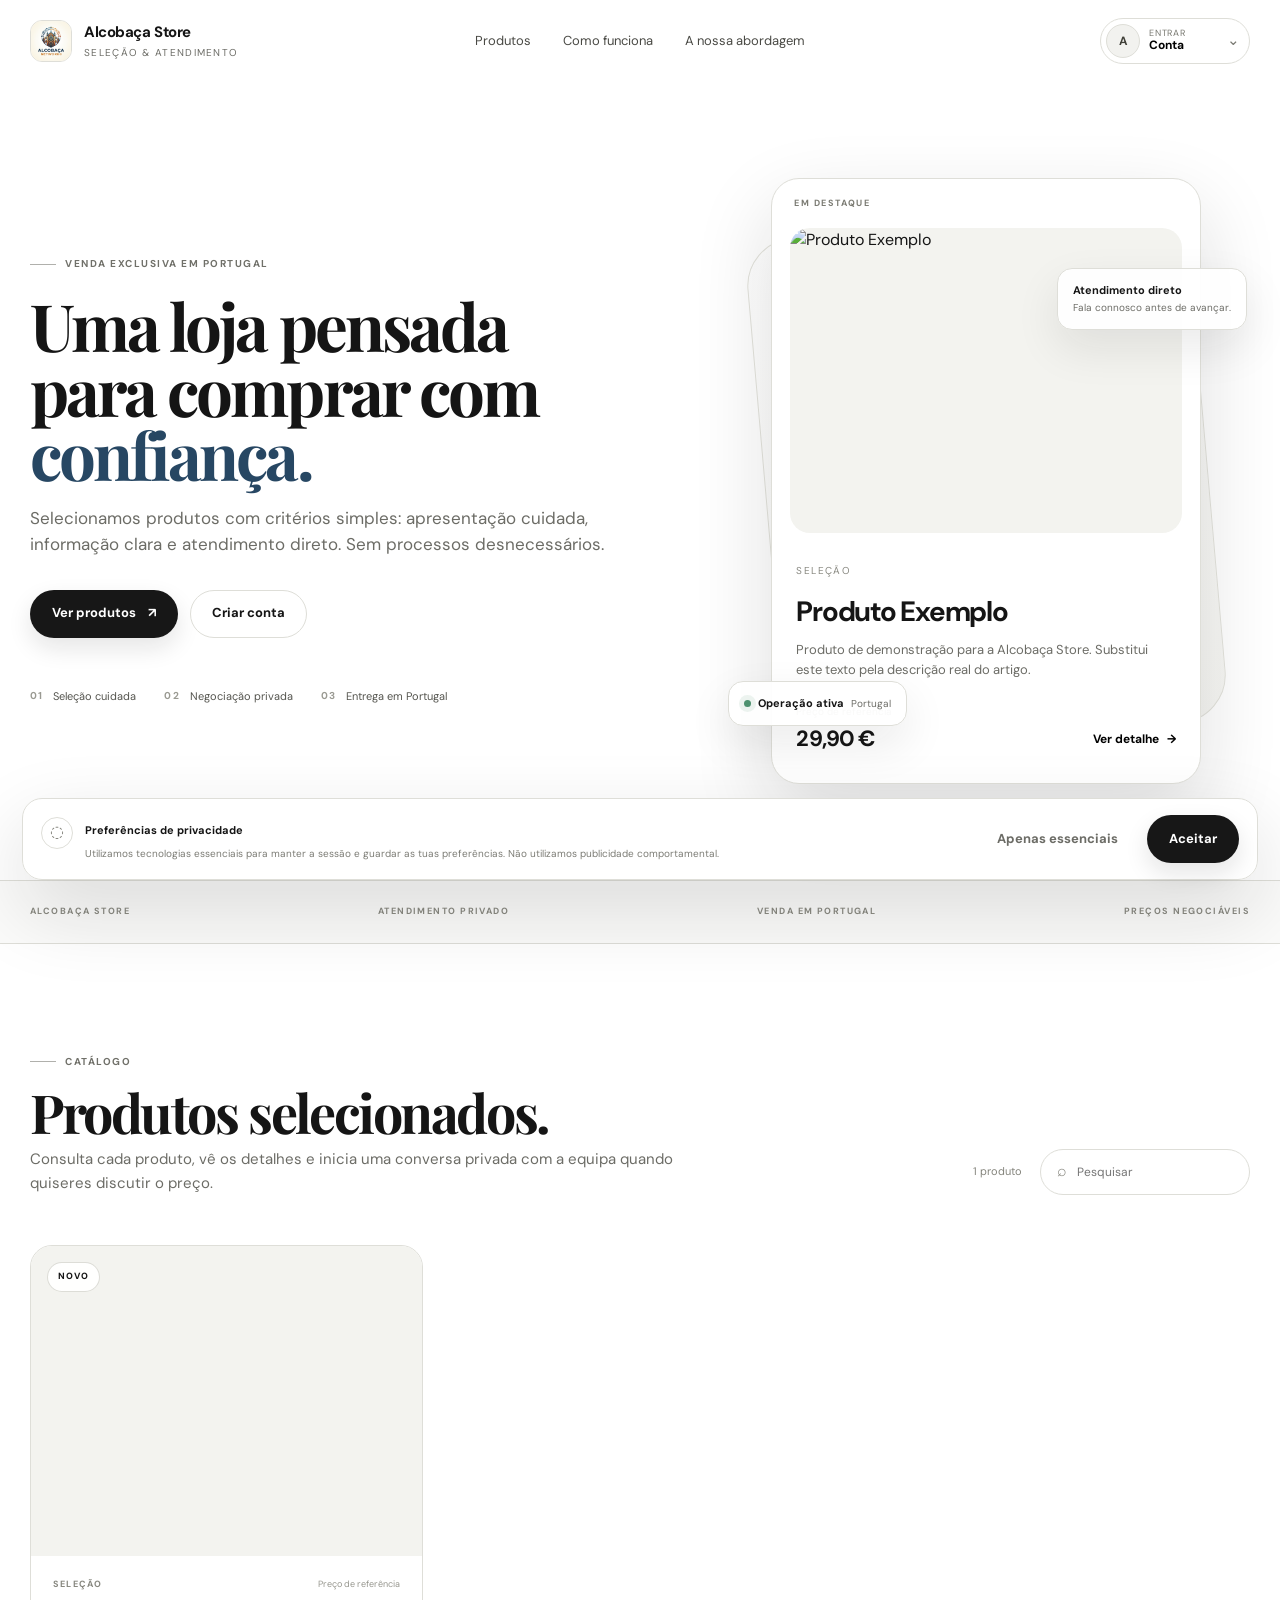
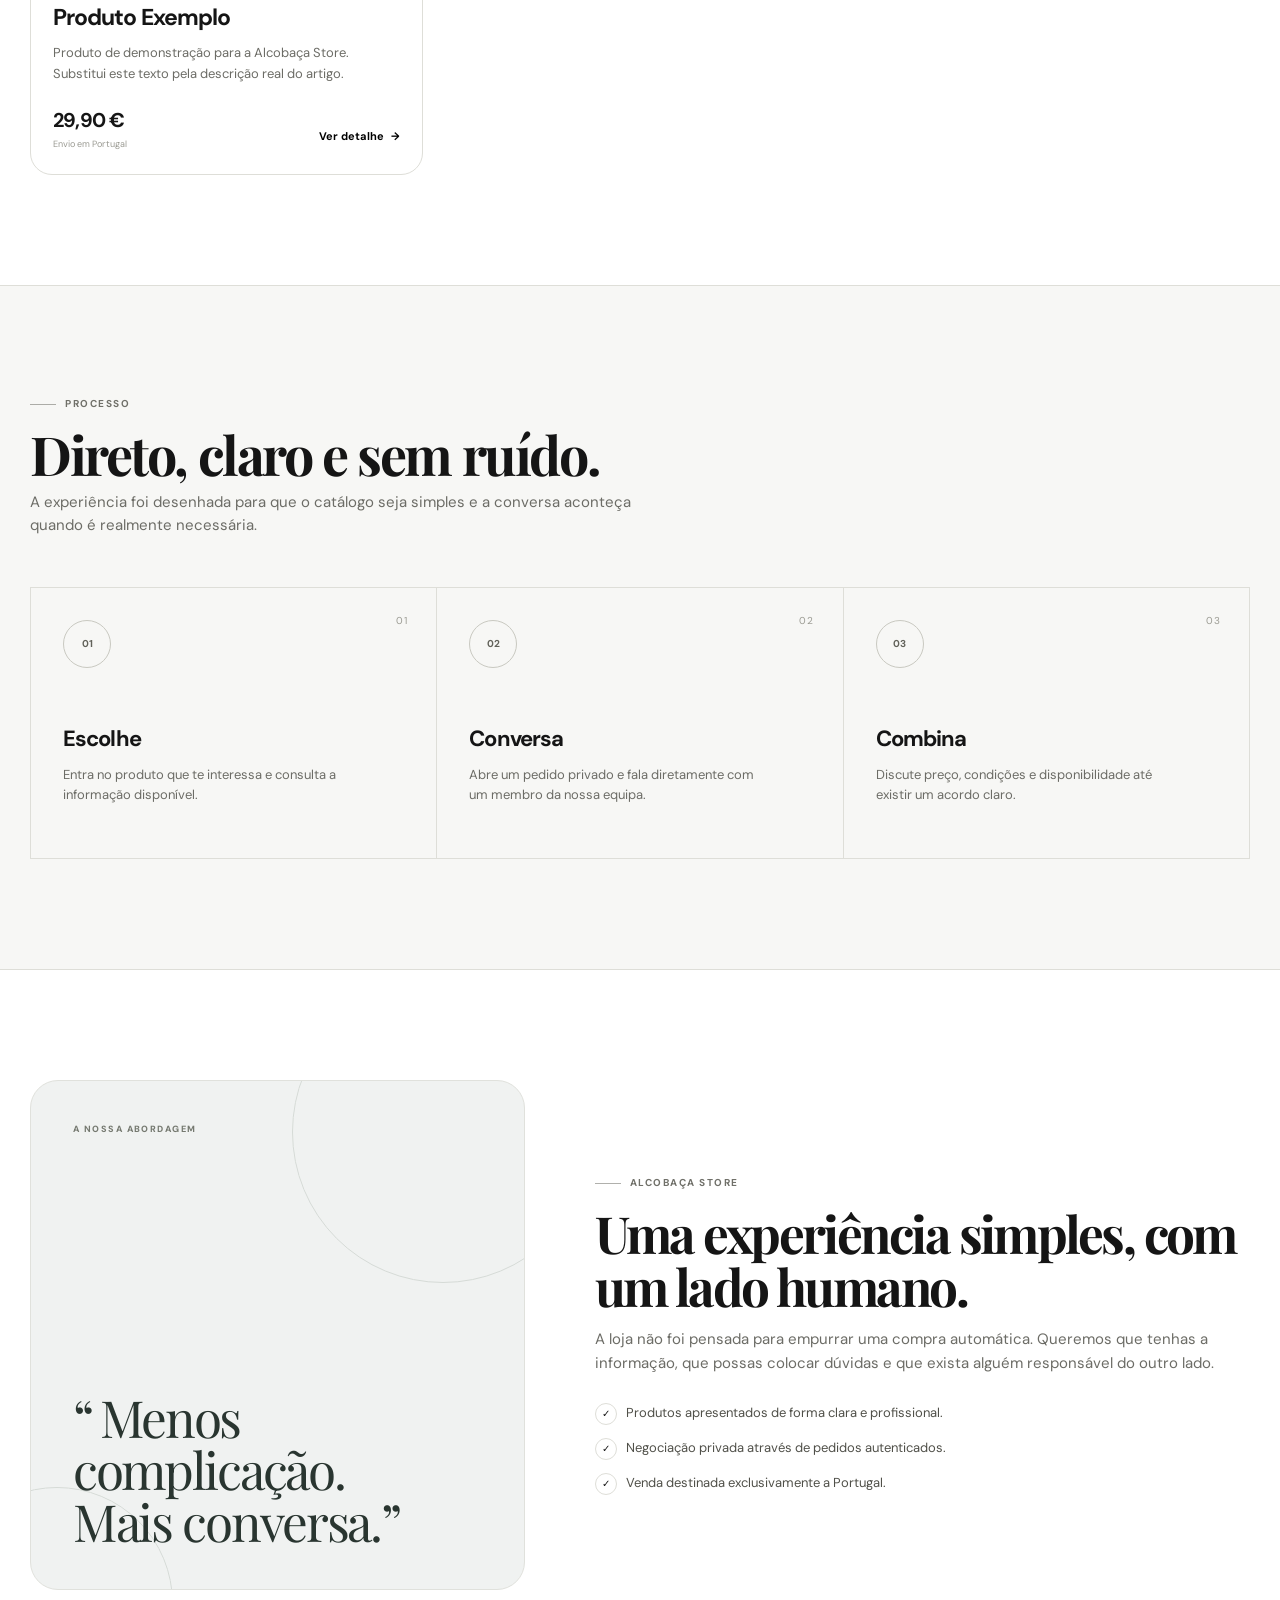
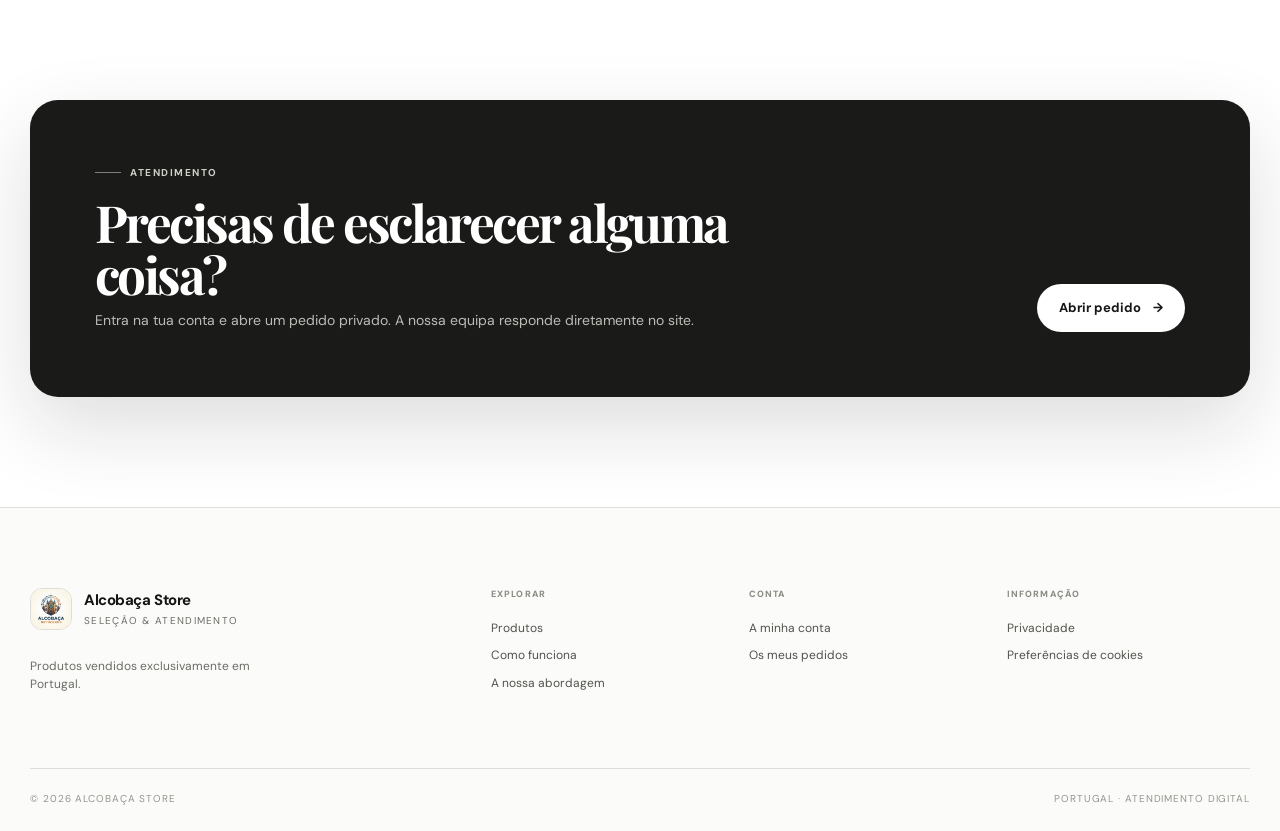
==== commit 7d37bd33: "Add files via upload" ====
--- a/index.html
+++ b/index.html
@@ -3,354 +3,290 @@
 <head>
   <meta charset="UTF-8">
   <meta name="viewport" content="width=device-width, initial-scale=1.0">
-  <meta name="description" content="Loja online com produtos selecionados e negociação direta com a equipa.">
-  <meta name="theme-color" content="#07090d">
-  <title>NELSTORE — Produtos selecionados</title>
+  <meta name="description" content="Alcobaça Store — seleção de produtos, atendimento privado e negociação direta em Portugal.">
+  <meta name="theme-color" content="#ffffff">
+  <title>Alcobaça Store | Seleção & atendimento</title>
   <link rel="icon" type="image/png" href="images/profile.png">
   <link rel="preconnect" href="https://fonts.googleapis.com">
   <link rel="preconnect" href="https://fonts.gstatic.com" crossorigin>
-  <link href="https://fonts.googleapis.com/css2?family=Inter:wght@400;500;600;700;800&family=Manrope:wght@600;700;800&display=swap" rel="stylesheet">
+  <link href="https://fonts.googleapis.com/css2?family=DM+Sans:wght@400;500;600;700&family=Playfair+Display:wght@600;700&display=swap" rel="stylesheet">
   <link rel="stylesheet" href="style.css">
 </head>
 <body>
-  <div id="app" class="app-shell">
-    <div class="noise"></div>
-
-    <header class="site-header">
-      <div class="header-inner container">
-        <a class="brand" href="#top" aria-label="NELSTORE início">
-          <span class="brand-mark"><img src="images/profile.png" alt="NELSTORE"></span>
-          <span class="brand-copy">
-            <strong>NELSTORE</strong>
-            <small>seleção & negociação</small>
+  <div class="page-progress" id="pageProgress"></div>
+
+  <header class="site-header" id="siteHeader">
+    <div class="container header-inner">
+      <a class="brand" href="#inicio" aria-label="Alcobaça Store — início">
+        <span class="brand-logo"><img src="images/profile.png" alt="Alcobaça Store"></span>
+        <span class="brand-text">
+          <strong>Alcobaça Store</strong>
+          <small>seleção & atendimento</small>
+        </span>
+      </a>
+
+      <nav class="desktop-nav" aria-label="Navegação principal">
+        <a href="#produtos">Produtos</a>
+        <a href="#processo">Como funciona</a>
+        <a href="#empresa">A nossa abordagem</a>
+      </nav>
+
+      <div class="header-actions">
+        <button class="header-link hidden" id="openTicketsBtn" type="button">Os meus pedidos</button>
+        <button class="header-link hidden staff-link" id="openStaffBtn" type="button">Área de gestão</button>
+        <button class="account-trigger" id="accountBtn" type="button" aria-expanded="false" aria-controls="accountPopover">
+          <span class="account-avatar" id="accountAvatar">A</span>
+          <span class="account-trigger-copy">
+            <small id="accountState">Entrar</small>
+            <strong id="accountName">Conta</strong>
           </span>
+          <span class="account-chevron">⌄</span>
+        </button>
+        <button class="mobile-menu-btn" id="mobileMenuBtn" type="button" aria-label="Abrir menu" aria-expanded="false"><span></span><span></span></button>
+      </div>
+    </div>
+
+    <div class="mobile-nav" id="mobileNav">
+      <div class="container mobile-nav-inner">
+        <a href="#produtos">Produtos</a>
+        <a href="#processo">Como funciona</a>
+        <a href="#empresa">A nossa abordagem</a>
+        <button id="mobileTicketsBtn" class="hidden" type="button">Os meus pedidos</button>
+        <button id="mobileStaffBtn" class="hidden" type="button">Área de gestão</button>
+      </div>
+    </div>
+  </header>
+
+  <main id="inicio">
+    <section class="hero section-pad">
+      <div class="container hero-grid">
+        <div class="hero-copy reveal">
+          <div class="eyebrow"><span class="eyebrow-line"></span> VENDA EXCLUSIVA EM PORTUGAL</div>
+          <h1>Uma loja pensada para comprar com <em>confiança.</em></h1>
+          <p class="hero-lead">Selecionamos produtos com critérios simples: apresentação cuidada, informação clara e atendimento direto. Sem processos desnecessários.</p>
+          <div class="hero-actions">
+            <a class="btn btn-dark" href="#produtos">Ver produtos <span>↗</span></a>
+            <button class="btn btn-light" id="heroAccountBtn" type="button">Criar conta</button>
+          </div>
+          <div class="hero-meta">
+            <div><strong>01</strong><span>Seleção cuidada</span></div>
+            <div><strong>02</strong><span>Negociação privada</span></div>
+            <div><strong>03</strong><span>Entrega em Portugal</span></div>
+          </div>
+        </div>
+
+        <div class="hero-visual reveal delay-1">
+          <div class="hero-visual-backdrop"></div>
+          <div class="featured-product" id="featuredProductCard">
+            <div class="featured-label">EM DESTAQUE</div>
+            <div class="featured-image-wrap">
+              <img id="featuredProductImage" src="images/exemplo.png" alt="Produto em destaque">
+            </div>
+            <div class="featured-info">
+              <span id="featuredProductCategory">Seleção</span>
+              <h2 id="featuredProductName">Produto Exemplo</h2>
+              <p id="featuredProductDescription">Produto de demonstração para a Alcobaça Store.</p>
+              <div class="featured-bottom">
+                <div><small>Preço de referência</small><strong id="featuredProductPrice">29,90 €</strong></div>
+                <button id="featuredOpenBtn" type="button">Ver detalhe <span>→</span></button>
+              </div>
+            </div>
+          </div>
+          <div class="floating-note note-top"><strong>Atendimento direto</strong><span>Fala connosco antes de avançar.</span></div>
+          <div class="floating-note note-bottom"><span class="status-dot"></span><strong>Operação ativa</strong><span>Portugal</span></div>
+        </div>
+      </div>
+    </section>
+
+    <section class="trust-strip">
+      <div class="container trust-strip-inner">
+        <span>ALCOBAÇA STORE</span>
+        <span>ATENDIMENTO PRIVADO</span>
+        <span>VENDA EM PORTUGAL</span>
+        <span>PREÇOS NEGOCIÁVEIS</span>
+      </div>
+    </section>
+
+    <section id="produtos" class="section-pad catalog-section">
+      <div class="container">
+        <div class="section-header reveal">
+          <div>
+            <div class="eyebrow"><span class="eyebrow-line"></span> CATÁLOGO</div>
+            <h2>Produtos selecionados.</h2>
+            <p>Consulta cada produto, vê os detalhes e inicia uma conversa privada com a equipa quando quiseres discutir o preço.</p>
+          </div>
+          <div class="catalog-toolbar">
+            <span id="productCount" class="catalog-count">0 produtos</span>
+            <label class="search-field">
+              <span>⌕</span>
+              <input id="productSearch" type="search" placeholder="Pesquisar" autocomplete="off">
+            </label>
+          </div>
+        </div>
+
+        <div id="productGrid" class="product-grid"></div>
+        <div id="emptyProducts" class="empty-panel hidden">
+          <span class="empty-symbol">⌕</span>
+          <h3>Não encontrámos resultados.</h3>
+          <p>Tenta pesquisar por outro nome ou categoria.</p>
+        </div>
+      </div>
+    </section>
+
+    <section id="processo" class="process-section section-pad">
+      <div class="container">
+        <div class="section-header narrow reveal">
+          <div>
+            <div class="eyebrow"><span class="eyebrow-line"></span> PROCESSO</div>
+            <h2>Direto, claro e sem ruído.</h2>
+            <p>A experiência foi desenhada para que o catálogo seja simples e a conversa aconteça quando é realmente necessária.</p>
+          </div>
+        </div>
+
+        <div class="process-grid">
+          <article class="process-card reveal"><span class="process-number">01</span><div class="process-icon">01</div><h3>Escolhe</h3><p>Entra no produto que te interessa e consulta a informação disponível.</p></article>
+          <article class="process-card reveal delay-1"><span class="process-number">02</span><div class="process-icon">02</div><h3>Conversa</h3><p>Abre um pedido privado e fala diretamente com um membro da nossa equipa.</p></article>
+          <article class="process-card reveal delay-2"><span class="process-number">03</span><div class="process-icon">03</div><h3>Combina</h3><p>Discute preço, condições e disponibilidade até existir um acordo claro.</p></article>
+        </div>
+      </div>
+    </section>
+
+    <section id="empresa" class="section-pad approach-section">
+      <div class="container approach-grid">
+        <div class="approach-panel reveal">
+          <span class="panel-kicker">A NOSSA ABORDAGEM</span>
+          <div class="panel-quote">“<span>Menos complicação.<br>Mais conversa.</span>”</div>
+        </div>
+        <div class="approach-copy reveal delay-1">
+          <div class="eyebrow"><span class="eyebrow-line"></span> ALCOBAÇA STORE</div>
+          <h2>Uma experiência simples, com um lado humano.</h2>
+          <p>A loja não foi pensada para empurrar uma compra automática. Queremos que tenhas a informação, que possas colocar dúvidas e que exista alguém responsável do outro lado.</p>
+          <div class="approach-list">
+            <div><span>✓</span><p>Produtos apresentados de forma clara e profissional.</p></div>
+            <div><span>✓</span><p>Negociação privada através de pedidos autenticados.</p></div>
+            <div><span>✓</span><p>Venda destinada exclusivamente a Portugal.</p></div>
+          </div>
+        </div>
+      </div>
+    </section>
+
+    <section class="contact-section section-pad">
+      <div class="container contact-card reveal">
+        <div>
+          <div class="eyebrow light"><span class="eyebrow-line"></span> ATENDIMENTO</div>
+          <h2>Precisas de esclarecer alguma coisa?</h2>
+          <p>Entra na tua conta e abre um pedido privado. A nossa equipa responde diretamente no site.</p>
+        </div>
+        <button id="supportTicketBtn" class="btn btn-white" type="button">Abrir pedido <span>→</span></button>
+      </div>
+    </section>
+  </main>
+
+  <footer class="site-footer">
+    <div class="container footer-top">
+      <div class="footer-brand-wrap">
+        <a class="brand footer-brand" href="#inicio">
+          <span class="brand-logo"><img src="images/profile.png" alt="Alcobaça Store"></span>
+          <span class="brand-text"><strong>Alcobaça Store</strong><small>seleção & atendimento</small></span>
         </a>
-
-        <nav class="main-nav" aria-label="Navegação principal">
-          <a href="#produtos">Produtos</a>
-          <a href="#como-funciona">Como funciona</a>
-          <a href="#apoio">Apoio</a>
-          <button id="openTicketsBtn" class="nav-action is-hidden" type="button">
-            <span class="nav-dot"></span> Meus tickets
-          </button>
-          <button id="openStaffBtn" class="nav-action nav-staff is-hidden" type="button">Painel staff</button>
-        </nav>
-
-        <div class="header-actions">
-          <button id="accountBtn" class="account-button" type="button" aria-label="Abrir conta">
-            <span id="accountAvatar" class="avatar">?</span>
-            <span class="account-meta">
-              <small id="accountState">Entrar</small>
-              <strong id="accountName">Conta</strong>
-            </span>
-            <span class="chevron">⌄</span>
-          </button>
-        </div>
-      </div>
-    </header>
-
-    <main id="top">
-      <section class="hero container">
-        <div class="hero-copy">
-          <div class="eyebrow"><span></span> ENVIO EXCLUSIVO PARA PORTUGAL</div>
-          <h1>Produtos certos.<br><em>Negociação direta.</em></h1>
-          <p class="hero-text">Descobre produtos selecionados e fala diretamente com a nossa equipa para encontrar uma proposta adequada ao teu pedido.</p>
-          <div class="hero-actions">
-            <a href="#produtos" class="btn btn-primary">Explorar produtos <span>↗</span></a>
-            <button id="heroAccountBtn" class="btn btn-secondary" type="button">Abrir a minha conta</button>
-          </div>
-          <div class="hero-trust">
-            <span><b>01</b> Catálogo selecionado</span>
-            <span><b>02</b> Negociação humana</span>
-            <span><b>03</b> Só Portugal</span>
-          </div>
-        </div>
-
-        <div class="hero-panel">
-          <div class="panel-glow"></div>
-          <div class="status-card">
-            <div class="status-top">
-              <div>
-                <small>ESTADO DA LOJA</small>
-                <strong>Operacional</strong>
-              </div>
-              <span class="live-pill"><i></i> Online</span>
-            </div>
-            <div class="status-line"><span>Disponibilidade</span><b>24/7</b></div>
-            <div class="status-line"><span>Destino de venda</span><b>Portugal</b></div>
-            <div class="status-line"><span>Atendimento</span><b>Tickets</b></div>
-            <div class="quote-card">
-              <span class="quote-icon">“</span>
-              <p>O preço não precisa de ser o fim da conversa. Aqui, começa a negociação.</p>
-            </div>
-          </div>
-        </div>
-      </section>
-
-      <section id="produtos" class="section container">
-        <div class="section-heading">
-          <div>
-            <div class="eyebrow">CATÁLOGO</div>
-            <h2>Produtos em destaque</h2>
-            <p>Abre um produto para veres os detalhes e, quando fizer sentido, inicia uma negociação.</p>
-          </div>
-          <div class="catalog-tools">
-            <div id="productCount" class="catalog-count">1 produto</div>
-            <div class="search-box">
-              <span>⌕</span>
-              <input id="productSearch" type="search" placeholder="Pesquisar produtos" autocomplete="off">
-            </div>
-          </div>
-        </div>
-        <div id="productGrid" class="product-grid"></div>
-        <div id="emptyProducts" class="empty-state is-hidden">
-          <div class="empty-icon">⌕</div>
-          <h3>Nenhum produto encontrado</h3>
-          <p>Tenta outro termo de pesquisa.</p>
-        </div>
-      </section>
-
-      <section id="como-funciona" class="section section-alt">
-        <div class="container">
-          <div class="section-heading compact">
-            <div>
-              <div class="eyebrow">PROCESSO</div>
-              <h2>Feito para negociar sem complicar</h2>
-            </div>
-          </div>
-          <div class="steps-grid">
-            <article class="step-card">
-              <span class="step-number">01</span>
-              <div class="step-icon">◈</div>
-              <h3>Escolhe o produto</h3>
-              <p>Consulta imagens, descrição, preço de referência e informação de envio.</p>
-            </article>
-            <article class="step-card">
-              <span class="step-number">02</span>
-              <div class="step-icon">↝</div>
-              <h3>Inicia a negociação</h3>
-              <p>Abre um ticket privado com a equipa e explica o preço ou condições que procuras.</p>
-            </article>
-            <article class="step-card">
-              <span class="step-number">03</span>
-              <div class="step-icon">✓</div>
-              <h3>Recebe uma proposta</h3>
-              <p>A equipa responde no próprio ticket e acompanha a negociação até estar concluída.</p>
-            </article>
-          </div>
-        </div>
-      </section>
-
-      <section id="apoio" class="section container support-section">
-        <div class="support-card">
-          <div>
-            <div class="eyebrow">APOIO</div>
-            <h2>Precisas de ajuda?</h2>
-            <p>Depois de entrares, podes abrir um ticket diretamente com a nossa equipa.</p>
-          </div>
-          <button id="supportTicketBtn" class="btn btn-primary" type="button">Abrir ticket <span>→</span></button>
-        </div>
-      </section>
-    </main>
-
-    <footer class="site-footer">
-      <div class="container footer-grid">
-        <div>
-          <div class="brand footer-brand">
-            <span class="brand-mark"><img src="images/profile.png" alt=""></span>
-            <span class="brand-copy"><strong>NELSTORE</strong><small>seleção & negociação</small></span>
-          </div>
-          <p class="footer-note">Produtos vendidos exclusivamente em Portugal.</p>
-        </div>
-        <div class="footer-links">
-          <a href="#produtos">Produtos</a>
-          <a href="#como-funciona">Como funciona</a>
-          <button id="privacyBtn" type="button">Privacidade</button>
-          <button id="cookieSettingsBtn" type="button">Cookies</button>
-        </div>
-        <div class="footer-bottom">
-          <span>© <span id="currentYear"></span> NELSTORE</span>
-          <span>Construído para Portugal</span>
-        </div>
-      </div>
-    </footer>
-  </div>
-
-  <!-- AUTH -->
-  <div id="authOverlay" class="overlay is-hidden" aria-hidden="true">
-    <div class="auth-shell">
-      <button id="closeAuthBtn" class="icon-btn overlay-close" type="button" aria-label="Fechar">×</button>
-      <div class="auth-brand">
-        <div class="auth-logo"><img src="images/profile.png" alt="NELSTORE"></div>
-        <div>
-          <span>NELSTORE</span>
-          <small>conta segura</small>
-        </div>
-      </div>
-
+        <p>Produtos vendidos exclusivamente em Portugal.</p>
+      </div>
+      <div class="footer-column"><span>Explorar</span><a href="#produtos">Produtos</a><a href="#processo">Como funciona</a><a href="#empresa">A nossa abordagem</a></div>
+      <div class="footer-column"><span>Conta</span><button id="footerAccountBtn" type="button">A minha conta</button><button id="footerTicketsBtn" type="button">Os meus pedidos</button></div>
+      <div class="footer-column"><span>Informação</span><button id="privacyBtn" type="button">Privacidade</button><button id="cookieSettingsBtn" type="button">Preferências de cookies</button></div>
+    </div>
+    <div class="container footer-bottom">
+      <span>© <span id="currentYear"></span> Alcobaça Store</span>
+      <span>Portugal · Atendimento digital</span>
+    </div>
+  </footer>
+
+  <!-- Account popover -->
+  <div class="account-popover hidden" id="accountPopover">
+    <div id="popoverGuest">
+      <span class="popover-label">ÁREA PESSOAL</span>
+      <h3>Entra na tua conta.</h3>
+      <p>Guarda os teus pedidos e continua as conversas onde as deixaste.</p>
+      <button id="popoverLoginBtn" class="btn btn-dark btn-full" type="button">Entrar ou criar conta</button>
+    </div>
+    <div id="popoverUser" class="hidden">
+      <div class="popover-profile"><span id="popoverAvatar" class="account-avatar large">A</span><div><strong id="popoverName">Utilizador</strong><span id="popoverEmail">email</span></div></div>
+      <div class="popover-actions"><button id="popoverTicketsBtn" type="button">Os meus pedidos <span>→</span></button><button id="logoutBtn" type="button">Terminar sessão</button></div>
+    </div>
+  </div>
+
+  <!-- Auth -->
+  <div class="overlay hidden" id="authOverlay" aria-hidden="true">
+    <div class="auth-modal">
+      <button class="close-btn" id="closeAuthBtn" type="button" aria-label="Fechar">×</button>
+      <div class="auth-brand"><span class="brand-logo"><img src="images/profile.png" alt="Alcobaça Store"></span><div><strong>Alcobaça Store</strong><small>acesso seguro</small></div></div>
       <div id="authStart" class="auth-step">
-        <div class="auth-heading">
-          <div class="eyebrow">ACESSO</div>
-          <h2>Entra na tua conta.</h2>
-          <p>Guarda os teus tickets e continua a negociação de onde ficaste.</p>
-        </div>
-        <button id="googleLoginBtn" class="oauth-btn" type="button">
-          <span class="google-icon">G</span>
-          Continuar com Google
-        </button>
-        <div class="auth-divider"><span>ou</span></div>
-        <form id="emailForm" class="form-stack">
-          <label for="emailInput">Email</label>
-          <input id="emailInput" type="email" placeholder="o-teu@email.com" autocomplete="email" required>
-          <button class="btn btn-primary btn-full" type="submit">Receber código <span>→</span></button>
-        </form>
-        <p class="microcopy">Enviamos um código de utilização única. Não precisas de palavra-passe.</p>
-      </div>
-
-      <div id="authOtp" class="auth-step is-hidden">
-        <button id="backToEmailBtn" class="back-btn" type="button">← Alterar email</button>
-        <div class="auth-heading">
-          <div class="eyebrow">VERIFICAÇÃO</div>
-          <h2>Confirma o teu email.</h2>
-          <p>Introduz o código que acabámos de enviar para <strong id="otpEmailLabel"></strong>.</p>
-        </div>
-        <form id="otpForm" class="form-stack">
-          <label for="otpInput">Código de 6 dígitos</label>
-          <input id="otpInput" class="otp-input" inputmode="numeric" pattern="[0-9]{6}" maxlength="6" placeholder="000000" autocomplete="one-time-code" required>
-          <button class="btn btn-primary btn-full" type="submit">Entrar <span>✓</span></button>
-        </form>
-        <button id="resendOtpBtn" class="link-btn" type="button">Reenviar código</button>
-        <p id="otpTimer" class="microcopy"></p>
-      </div>
-
+        <div class="auth-heading"><div class="eyebrow"><span class="eyebrow-line"></span> CONTA</div><h2>Bem-vindo.</h2><p>Entra rapidamente com a tua conta Google ou através do teu email.</p></div>
+        <button id="googleLoginBtn" class="google-btn" type="button"><span class="google-mark">G</span><span>Continuar com Google</span></button>
+        <div class="auth-or"><span>ou</span></div>
+        <form id="emailForm" class="form-stack"><label for="emailInput">Endereço de email</label><input id="emailInput" type="email" required autocomplete="email" placeholder="nome@email.com"><button class="btn btn-dark btn-full" type="submit">Enviar código <span>→</span></button></form>
+        <p class="form-hint">Enviamos um código de utilização única. Não precisas de criar uma palavra-passe.</p>
+      </div>
+      <div id="authOtp" class="auth-step hidden">
+        <button id="backToEmailBtn" class="text-back" type="button">← Alterar email</button>
+        <div class="auth-heading"><div class="eyebrow"><span class="eyebrow-line"></span> VERIFICAÇÃO</div><h2>Confirma o teu email.</h2><p>Introduz o código enviado para <strong id="otpEmailLabel"></strong>.</p></div>
+        <form id="otpForm" class="form-stack"><label for="otpInput">Código de 6 dígitos</label><input id="otpInput" class="otp-input" type="text" inputmode="numeric" pattern="[0-9]{6}" maxlength="6" autocomplete="one-time-code" placeholder="000000" required><button class="btn btn-dark btn-full" type="submit">Confirmar acesso <span>✓</span></button></form>
+        <button id="resendOtpBtn" class="text-link" type="button">Reenviar código</button><p id="otpTimer" class="form-hint"></p>
+      </div>
       <div id="authMessage" class="form-message" role="status"></div>
-      <p class="terms-note">Ao continuares, aceitas os termos de utilização e a política de privacidade da loja.</p>
-    </div>
-  </div>
-
-  <!-- ACCOUNT POPOVER -->
-  <div id="accountPopover" class="popover is-hidden" role="dialog" aria-label="Conta">
-    <div id="popoverGuest">
-      <span class="eyebrow">CONTA</span>
-      <h3>Ainda não estás ligado.</h3>
-      <p>Entra para acompanhar negociações e criar tickets.</p>
-      <button id="popoverLoginBtn" class="btn btn-primary btn-full" type="button">Entrar</button>
-    </div>
-    <div id="popoverUser" class="is-hidden">
-      <div class="popover-user">
-        <span id="popoverAvatar" class="avatar large">?</span>
-        <div><strong id="popoverName">Utilizador</strong><small id="popoverEmail">email</small></div>
-      </div>
-      <button id="popoverTicketsBtn" class="popover-link" type="button"><span>▣</span> Os meus tickets</button>
-      <button id="popoverSettingsBtn" class="popover-link" type="button"><span>⚙</span> Conta</button>
-      <button id="logoutBtn" class="popover-link danger" type="button"><span>↪</span> Terminar sessão</button>
-    </div>
-  </div>
-
-  <!-- PRODUCT MODAL -->
-  <div id="productModal" class="modal-layer is-hidden" aria-hidden="true">
+      <p class="legal-note">Ao continuar, aceitas os termos de utilização e a política de privacidade aplicáveis à Alcobaça Store.</p>
+    </div>
+  </div>
+
+  <!-- Product modal -->
+  <div class="overlay hidden" id="productModal" aria-hidden="true">
     <div class="product-modal">
-      <button id="closeProductModalBtn" class="icon-btn modal-close" type="button" aria-label="Fechar">×</button>
-      <div id="productGallery" class="product-gallery"></div>
-      <div class="product-info-panel">
-        <div id="productBadge" class="product-badge">DESTAQUE</div>
+      <button class="close-btn" id="closeProductModalBtn" type="button" aria-label="Fechar">×</button>
+      <div class="product-modal-media" id="productGallery"></div>
+      <div class="product-modal-info">
+        <div class="product-meta-row"><span id="productBadge">SELEÇÃO</span><span id="productAvailability">Disponível</span></div>
+        <div class="eyebrow"><span class="eyebrow-line"></span> <span id="productCategory">PRODUTO</span></div>
         <h2 id="productTitle">Produto</h2>
-        <div class="product-price-row"><strong id="productPrice">€0,00</strong><span id="productShipping">Envio em Portugal</span></div>
         <p id="productDescription">Descrição.</p>
-        <div class="detail-list">
-          <div><span>Venda</span><b>Exclusivamente em Portugal</b></div>
-          <div><span>Negociação</span><b>Privada via ticket</b></div>
-          <div><span>Estado</span><b id="productAvailability">Disponível</b></div>
-        </div>
-        <button id="discussPriceBtn" class="btn btn-primary btn-full" type="button">Discutir preço <span>↗</span></button>
-        <button id="closeProductTextBtn" class="btn btn-ghost btn-full" type="button">Voltar ao catálogo</button>
-      </div>
-    </div>
-  </div>
-
-  <!-- TICKETS DRAWER -->
-  <div id="ticketDrawer" class="drawer-layer is-hidden" aria-hidden="true">
-    <aside class="ticket-drawer">
-      <div class="drawer-header">
-        <div>
-          <span class="eyebrow">ATENDIMENTO</span>
-          <h2 id="drawerTitle">Os meus tickets</h2>
-        </div>
-        <button id="closeTicketDrawerBtn" class="icon-btn" type="button" aria-label="Fechar">×</button>
-      </div>
+        <div class="product-price-large"><small>Preço de referência</small><strong id="productPrice">0,00 €</strong></div>
+        <div class="product-detail-list"><div><span>Envio</span><strong id="productShipping">Portugal</strong></div><div><span>Negociação</span><strong>Pedido privado</strong></div><div><span>Venda</span><strong>Portugal</strong></div></div>
+        <button id="discussPriceBtn" class="btn btn-dark btn-full" type="button">Discutir preço <span>↗</span></button>
+        <button id="closeProductTextBtn" class="btn btn-text btn-full" type="button">Voltar ao catálogo</button>
+      </div>
+    </div>
+  </div>
+
+  <!-- User tickets drawer -->
+  <div class="drawer-layer hidden" id="ticketDrawer" aria-hidden="true">
+    <aside class="drawer-panel">
+      <div class="drawer-head"><div><span class="drawer-kicker">ATENDIMENTO</span><h2 id="drawerTitle">Os meus pedidos</h2></div><button class="close-btn small" id="closeTicketDrawerBtn" type="button" aria-label="Fechar">×</button></div>
       <div id="ticketList" class="ticket-list"></div>
-      <div id="ticketComposer" class="ticket-composer is-hidden">
-        <button id="backToTicketListBtn" class="back-btn" type="button">← Todos os tickets</button>
-        <div id="activeTicketMeta" class="active-ticket-meta"></div>
-        <div id="ticketMessages" class="ticket-messages"></div>
-        <form id="ticketMessageForm" class="ticket-input-row">
-          <input id="ticketMessageInput" type="text" maxlength="1200" placeholder="Escreve a tua mensagem..." autocomplete="off" required>
-          <button type="submit" class="send-btn" aria-label="Enviar">→</button>
-        </form>
-      </div>
-      <div id="newTicketArea" class="new-ticket-area">
-        <button id="newSupportTicketBtn" class="btn btn-secondary btn-full" type="button">+ Abrir novo ticket</button>
-      </div>
+      <div id="ticketComposer" class="ticket-composer hidden"><button id="backToTicketListBtn" class="text-back" type="button">← Todos os pedidos</button><div id="activeTicketMeta" class="active-ticket-meta"></div><div id="ticketMessages" class="ticket-messages"></div><form id="ticketMessageForm" class="message-form"><input id="ticketMessageInput" type="text" maxlength="1200" placeholder="Escreve uma mensagem..." autocomplete="off" required><button class="send-button" type="submit" aria-label="Enviar">→</button></form></div>
+      <div id="newTicketArea" class="drawer-bottom"><button id="newSupportTicketBtn" class="btn btn-light btn-full" type="button">+ Novo pedido</button></div>
     </aside>
   </div>
 
-  <!-- STAFF DRAWER -->
-  <div id="staffDrawer" class="drawer-layer is-hidden" aria-hidden="true">
-    <aside class="ticket-drawer staff-drawer">
-      <div class="drawer-header">
-        <div>
-          <span class="eyebrow">BACK OFFICE</span>
-          <h2>Painel de staff</h2>
-        </div>
-        <button id="closeStaffDrawerBtn" class="icon-btn" type="button" aria-label="Fechar">×</button>
-      </div>
-      <div class="staff-tabs">
-        <button class="staff-tab is-active" data-staff-view="dashboard" type="button">Resumo</button>
-        <button class="staff-tab" data-staff-view="tickets" type="button">Tickets</button>
-      </div>
-      <div id="staffDashboardView" class="staff-view"></div>
-      <div id="staffTicketsView" class="staff-view is-hidden"></div>
-      <div id="staffChatView" class="staff-view is-hidden">
-        <button id="backToStaffTicketsBtn" class="back-btn" type="button">← Todos os tickets</button>
-        <div id="staffActiveTicketMeta" class="active-ticket-meta"></div>
-        <div id="staffTicketMessages" class="ticket-messages"></div>
-        <form id="staffMessageForm" class="ticket-input-row">
-          <input id="staffMessageInput" type="text" maxlength="1200" placeholder="Responder ao utilizador..." autocomplete="off" required>
-          <button type="submit" class="send-btn" aria-label="Enviar">→</button>
-        </form>
-      </div>
+  <!-- Staff drawer -->
+  <div class="drawer-layer hidden" id="staffDrawer" aria-hidden="true">
+    <aside class="drawer-panel staff-panel">
+      <div class="drawer-head"><div><span class="drawer-kicker">BACK OFFICE</span><h2>Área de gestão</h2></div><button class="close-btn small" id="closeStaffDrawerBtn" type="button" aria-label="Fechar">×</button></div>
+      <div class="staff-tabs"><button class="staff-tab active" data-staff-view="dashboard" type="button">Resumo</button><button class="staff-tab" data-staff-view="tickets" type="button">Pedidos</button></div>
+      <div id="staffDashboardView" class="staff-view"></div><div id="staffTicketsView" class="staff-view hidden"></div>
+      <div id="staffChatView" class="staff-view hidden"><button id="backToStaffTicketsBtn" class="text-back" type="button">← Todos os pedidos</button><div id="staffActiveTicketMeta" class="active-ticket-meta"></div><div id="staffTicketMessages" class="ticket-messages"></div><form id="staffMessageForm" class="message-form"><input id="staffMessageInput" type="text" maxlength="1200" placeholder="Responder ao utilizador..." autocomplete="off" required><button class="send-button" type="submit" aria-label="Enviar">→</button></form></div>
     </aside>
   </div>
 
-  <!-- COOKIE -->
-  <div id="cookieBanner" class="cookie-banner is-hidden">
-    <div class="cookie-copy">
-      <span class="cookie-icon">◌</span>
-      <div>
-        <strong>A tua privacidade importa.</strong>
-        <p>Usamos armazenamento essencial para manter a sessão e guardar a tua preferência de cookies. Não carregamos publicidade.</p>
-      </div>
-    </div>
-    <div class="cookie-actions">
-      <button id="cookieEssentialBtn" class="btn btn-ghost" type="button">Apenas essenciais</button>
-      <button id="cookieAcceptBtn" class="btn btn-primary" type="button">Aceitar</button>
-    </div>
-  </div>
-
-  <!-- PRIVACY -->
-  <div id="privacyModal" class="modal-layer is-hidden" aria-hidden="true">
-    <div class="simple-modal">
-      <button id="closePrivacyBtn" class="icon-btn modal-close" type="button" aria-label="Fechar">×</button>
-      <div class="eyebrow">PRIVACIDADE</div>
-      <h2>Política de privacidade</h2>
-      <p>A NELSTORE utiliza dados de conta estritamente necessários para autenticação, gestão da conta e atendimento por tickets. Os dados de uma negociação são visíveis ao utilizador e à equipa de staff autorizada.</p>
-      <p>A autenticação é processada pelo fornecedor de identidade configurado no projeto. O site usa armazenamento local essencial do navegador para preservar a sessão e preferências.</p>
-      <p>Os produtos são vendidos exclusivamente em Portugal. Antes de uma compra, a equipa e o cliente devem confirmar condições, preço e entrega através do ticket.</p>
-      <p class="microcopy">Este texto é um ponto de partida técnico e deve ser adaptado às entidades, contactos e obrigações legais concretas do teu negócio.</p>
-    </div>
-  </div>
-
-  <div id="toastRegion" class="toast-region" aria-live="polite" aria-atomic="true"></div>
+  <!-- Cookie -->
+  <div class="cookie-banner hidden" id="cookieBanner">
+    <div class="cookie-banner-copy"><span class="cookie-symbol">◌</span><div><strong>Preferências de privacidade</strong><p>Utilizamos tecnologias essenciais para manter a sessão e guardar as tuas preferências. Não utilizamos publicidade comportamental.</p></div></div>
+    <div class="cookie-actions"><button id="cookieEssentialBtn" class="btn btn-text" type="button">Apenas essenciais</button><button id="cookieAcceptBtn" class="btn btn-dark" type="button">Aceitar</button></div>
+  </div>
+
+  <div class="overlay hidden" id="privacyModal" aria-hidden="true">
+    <div class="simple-modal"><button class="close-btn" id="closePrivacyBtn" type="button" aria-label="Fechar">×</button><div class="eyebrow"><span class="eyebrow-line"></span> PRIVACIDADE</div><h2>Privacidade</h2><p>A Alcobaça Store utiliza os dados necessários para autenticação, gestão da conta e atendimento através de pedidos privados. As conversas ficam limitadas ao utilizador e à equipa de gestão autorizada.</p><p>A autenticação pode ser feita através do fornecedor Google ou de códigos de utilização única enviados por email, conforme a configuração do projeto.</p><p>Os produtos são vendidos exclusivamente em Portugal. Antes de qualquer compra, preço, disponibilidade e condições de entrega devem ser confirmados diretamente com a equipa.</p><p class="form-hint">Este conteúdo é uma base técnica e deverá ser ajustado às informações legais concretas do negócio.</p></div>
+  </div>
+
+  <div class="toast-region" id="toastRegion" aria-live="polite" aria-atomic="true"></div>
 
   <script src="https://cdn.jsdelivr.net/npm/@supabase/supabase-js@2"></script>
   <script src="script.js"></script>
--- a/style.css
+++ b/style.css
@@ -1,334 +1,390 @@
 :root {
-  --bg: #07090d;
-  --bg-elevated: #0d1016;
-  --bg-soft: #10141c;
-  --line: rgba(255,255,255,.09);
-  --line-strong: rgba(255,255,255,.15);
-  --text: #f4f6f8;
-  --muted: #939aa8;
-  --muted-2: #666e7c;
-  --accent: #f1c65c;
-  --accent-strong: #ffd96c;
-  --accent-soft: rgba(241,198,92,.11);
-  --success: #66d99a;
-  --danger: #ff7575;
-  --shadow: 0 28px 90px rgba(0,0,0,.42);
-  --radius: 24px;
-  --radius-sm: 16px;
-  --container: 1180px;
+  --bg: #ffffff;
+  --surface: #f7f7f5;
+  --surface-2: #f1f1ee;
+  --text: #151515;
+  --muted: #6c6c66;
+  --line: #deded8;
+  --line-dark: #c9c9c1;
+  --dark: #171717;
+  --blue: #274763;
+  --blue-soft: #eef4f7;
+  --success: #287050;
+  --danger: #9a3737;
+  --shadow-sm: 0 8px 24px rgba(20,20,20,.06);
+  --shadow-md: 0 18px 45px rgba(20,20,20,.09);
+  --shadow-lg: 0 30px 80px rgba(20,20,20,.14);
+  --radius: 22px;
+  --container: 1220px;
+  --ease: cubic-bezier(.22,.61,.36,1);
 }
 
 * { box-sizing: border-box; }
 html { scroll-behavior: smooth; }
-body {
-  margin: 0;
-  background:
-    radial-gradient(circle at 80% 0%, rgba(241,198,92,.07), transparent 27rem),
-    radial-gradient(circle at 10% 35%, rgba(80,100,160,.06), transparent 32rem),
-    var(--bg);
-  color: var(--text);
-  font-family: Inter, system-ui, sans-serif;
-  min-height: 100vh;
-}
-body.modal-open, body.drawer-open { overflow: hidden; }
+body { margin: 0; background: var(--bg); color: var(--text); font-family: "DM Sans", sans-serif; line-height: 1.55; overflow-x: hidden; }
+body.no-scroll { overflow: hidden; }
 button, input { font: inherit; }
-button, a { -webkit-tap-highlight-color: transparent; }
+button { cursor: pointer; }
 a { color: inherit; text-decoration: none; }
-button { border: 0; }
-
-.container { width: min(var(--container), calc(100% - 42px)); margin-inline: auto; }
-.is-hidden { display: none !important; }
-
-.noise {
-  position: fixed; inset: 0; pointer-events: none; z-index: 1000; opacity: .035;
-  background-image: url("data:image/svg+xml,%3Csvg viewBox='0 0 200 200' xmlns='http://www.w3.org/2000/svg'%3E%3Cfilter id='n'%3E%3CfeTurbulence type='fractalNoise' baseFrequency='.92' numOctaves='4' stitchTiles='stitch'/%3E%3C/filter%3E%3Crect width='100%25' height='100%25' filter='url(%23n)' opacity='.35'/%3E%3C/svg%3E");
-}
-
-.site-header {
-  position: sticky; top: 0; z-index: 80;
-  backdrop-filter: blur(20px);
-  background: rgba(7,9,13,.78);
-  border-bottom: 1px solid var(--line);
-}
-.header-inner { min-height: 76px; display: flex; align-items: center; gap: 30px; }
-.brand { display: inline-flex; align-items: center; gap: 11px; min-width: max-content; }
-.brand-mark { width: 36px; height: 36px; border-radius: 11px; overflow: hidden; border: 1px solid var(--line-strong); background: #141821; display: grid; place-items: center; }
-.brand-mark img { width: 100%; height: 100%; object-fit: cover; }
-.brand-copy { display: flex; flex-direction: column; line-height: 1; }
-.brand-copy strong { font-family: Manrope, sans-serif; letter-spacing: .08em; font-size: 14px; }
-.brand-copy small { color: var(--muted-2); font-size: 9px; margin-top: 5px; letter-spacing: .08em; text-transform: uppercase; }
-.main-nav { flex: 1; display: flex; justify-content: center; gap: 6px; }
-.main-nav a, .nav-action { color: var(--muted); font-size: 13px; padding: 9px 11px; border-radius: 9px; background: transparent; transition: .2s ease; cursor: pointer; }
-.main-nav a:hover, .nav-action:hover { color: var(--text); background: rgba(255,255,255,.04); }
-.nav-action { border: 1px solid transparent; }
-.nav-staff { color: var(--accent); }
-.nav-dot { width: 6px; height: 6px; display: inline-block; margin-right: 6px; border-radius: 50%; background: var(--success); box-shadow: 0 0 12px rgba(102,217,154,.7); }
-.header-actions { position: relative; }
-.account-button { display: inline-flex; align-items: center; gap: 9px; padding: 6px 8px 6px 6px; border-radius: 14px; background: rgba(255,255,255,.04); border: 1px solid var(--line); color: var(--text); cursor: pointer; }
-.account-button:hover { border-color: var(--line-strong); background: rgba(255,255,255,.06); }
-.avatar { width: 34px; height: 34px; border-radius: 11px; display: grid; place-items: center; font-size: 12px; font-weight: 800; background: linear-gradient(135deg,#2b2f39,#141821); border: 1px solid var(--line-strong); overflow: hidden; }
-.avatar img { width: 100%; height: 100%; object-fit: cover; }
-.account-meta { display: flex; flex-direction: column; align-items: flex-start; line-height: 1.05; }
-.account-meta small { color: var(--muted-2); font-size: 9px; text-transform: uppercase; letter-spacing: .08em; }
-.account-meta strong { font-size: 12px; margin-top: 4px; max-width: 120px; overflow: hidden; text-overflow: ellipsis; white-space: nowrap; }
-.chevron { color: var(--muted-2); margin-left: 2px; }
-
-.hero { min-height: 690px; display: grid; grid-template-columns: 1.06fr .94fr; align-items: center; gap: 75px; padding: 70px 0 60px; }
-.eyebrow { color: var(--accent); font-size: 10px; font-weight: 800; letter-spacing: .16em; text-transform: uppercase; }
-.eyebrow span { width: 7px; height: 7px; border-radius: 50%; background: var(--accent); display: inline-block; margin-right: 7px; box-shadow: 0 0 16px rgba(241,198,92,.8); }
-.hero h1 { font-family: Manrope, sans-serif; font-size: clamp(42px, 6.3vw, 79px); line-height: .99; letter-spacing: -.045em; margin: 19px 0 22px; }
-.hero h1 em { font-style: normal; color: var(--accent); }
-.hero-text { color: var(--muted); max-width: 560px; font-size: 16px; line-height: 1.78; margin: 0; }
-.hero-actions { display: flex; gap: 11px; margin-top: 32px; flex-wrap: wrap; }
-.btn { min-height: 46px; padding: 0 18px; border-radius: 13px; display: inline-flex; align-items: center; justify-content: center; gap: 9px; cursor: pointer; font-weight: 700; font-size: 12px; letter-spacing: .01em; transition: transform .18s ease, background .18s ease, border-color .18s ease, box-shadow .18s ease; }
-.btn:hover { transform: translateY(-1px); }
-.btn-primary { color: #151106; background: var(--accent); box-shadow: 0 12px 30px rgba(241,198,92,.17); }
-.btn-primary:hover { background: var(--accent-strong); }
-.btn-secondary { color: var(--text); background: rgba(255,255,255,.045); border: 1px solid var(--line-strong); }
-.btn-secondary:hover { background: rgba(255,255,255,.08); }
-.btn-ghost { color: var(--muted); background: transparent; border: 1px solid transparent; }
-.btn-ghost:hover { color: var(--text); background: rgba(255,255,255,.04); }
+img { max-width: 100%; display: block; }
+.hidden { display: none !important; }
+.container { width: min(var(--container), calc(100% - 48px)); margin-inline: auto; }
+.section-pad { padding: 110px 0; }
+
+.page-progress { position: fixed; inset: 0 auto auto 0; height: 2px; width: 0; background: var(--dark); z-index: 999; transform-origin: left; }
+
+.site-header { position: sticky; top: 0; z-index: 100; background: rgba(255,255,255,.92); backdrop-filter: blur(18px); border-bottom: 1px solid transparent; transition: border-color .3s ease, box-shadow .3s ease; }
+.site-header.scrolled { border-color: var(--line); box-shadow: 0 8px 25px rgba(0,0,0,.04); }
+.header-inner { min-height: 82px; display: grid; grid-template-columns: 1fr auto 1fr; align-items: center; gap: 30px; }
+.brand { display: inline-flex; align-items: center; gap: 12px; width: fit-content; }
+.brand-logo { width: 42px; height: 42px; border: 1px solid var(--line); border-radius: 12px; overflow: hidden; display: grid; place-items: center; background: #fff; flex: 0 0 42px; }
+.brand-logo img { width: 100%; height: 100%; object-fit: cover; }
+.brand-text { display: grid; gap: 1px; }
+.brand-text strong { font-size: 15px; font-weight: 700; letter-spacing: -.03em; }
+.brand-text small { font-size: 10px; text-transform: uppercase; letter-spacing: .13em; color: var(--muted); }
+.desktop-nav { display: flex; align-items: center; gap: 32px; }
+.desktop-nav a { position: relative; font-size: 13px; color: #4a4a45; transition: color .2s ease; }
+.desktop-nav a::after { content: ""; position: absolute; left: 0; bottom: -8px; width: 100%; height: 1px; background: var(--text); transform: scaleX(0); transform-origin: right; transition: transform .3s var(--ease); }
+.desktop-nav a:hover { color: var(--text); }
+.desktop-nav a:hover::after { transform: scaleX(1); transform-origin: left; }
+.header-actions { justify-self: end; display: flex; align-items: center; gap: 10px; }
+.header-link { border: 0; background: transparent; color: #4a4a45; font-size: 12px; padding: 8px; transition: color .2s ease; }
+.header-link:hover { color: var(--text); }
+.staff-link { color: var(--blue); font-weight: 700; }
+.account-trigger { display: flex; gap: 9px; align-items: center; border: 1px solid var(--line); background: #fff; border-radius: 999px; padding: 5px 9px 5px 5px; min-width: 150px; transition: border-color .2s ease, box-shadow .2s ease, transform .2s ease; }
+.account-trigger:hover { border-color: #c7c7c0; box-shadow: var(--shadow-sm); transform: translateY(-1px); }
+.account-avatar { width: 34px; height: 34px; border-radius: 50%; background: #f2f2ef; display: grid; place-items: center; font-size: 12px; font-weight: 700; color: #404039; border: 1px solid var(--line); flex: 0 0 34px; }
+.account-avatar.large { width: 46px; height: 46px; flex-basis: 46px; }
+.account-trigger-copy { display: grid; min-width: 0; text-align: left; line-height: 1.1; }
+.account-trigger-copy small { color: #787870; font-size: 9px; text-transform: uppercase; letter-spacing: .09em; }
+.account-trigger-copy strong { font-size: 12px; max-width: 90px; overflow: hidden; text-overflow: ellipsis; white-space: nowrap; }
+.account-chevron { color: #77776f; margin-left: auto; font-size: 15px; }
+.mobile-menu-btn { display: none; width: 40px; height: 40px; border: 1px solid var(--line); background: #fff; border-radius: 50%; }
+.mobile-menu-btn span { display: block; width: 14px; height: 1px; background: var(--text); margin: 4px auto; transition: transform .25s ease; }
+.mobile-nav { display: none; border-top: 1px solid var(--line); background: #fff; }
+.mobile-nav-inner { padding: 14px 0 18px; display: grid; gap: 4px; }
+.mobile-nav a, .mobile-nav button { border: 0; background: transparent; text-align: left; padding: 11px 0; color: #41413d; font-size: 14px; }
+
+.hero { padding-top: 90px; padding-bottom: 92px; }
+.hero-grid { display: grid; grid-template-columns: minmax(0,1fr) minmax(420px,.86fr); align-items: center; gap: 80px; }
+.eyebrow { display: flex; align-items: center; gap: 9px; text-transform: uppercase; letter-spacing: .15em; font-size: 10px; color: #707069; font-weight: 700; }
+.eyebrow.light { color: #cfcfc8; }
+.eyebrow-line { width: 26px; height: 1px; background: currentColor; opacity: .55; }
+.hero h1 { margin: 21px 0 18px; max-width: 710px; font-family: "Playfair Display", serif; font-size: clamp(48px, 5.1vw, 82px); line-height: .99; letter-spacing: -.045em; font-weight: 700; }
+.hero h1 em { font-style: normal; color: var(--blue); }
+.hero-lead { max-width: 610px; font-size: 17px; color: var(--muted); }
+.hero-actions { display: flex; gap: 12px; margin-top: 32px; }
+.btn { min-height: 48px; border-radius: 999px; padding: 0 21px; display: inline-flex; justify-content: center; align-items: center; gap: 12px; border: 1px solid transparent; font-size: 13px; font-weight: 700; transition: transform .25s var(--ease), box-shadow .25s ease, background .25s ease, border-color .25s ease; }
+.btn:hover { transform: translateY(-2px); }
+.btn-dark { background: var(--dark); color: #fff; box-shadow: 0 10px 24px rgba(20,20,20,.11); }
+.btn-dark:hover { box-shadow: 0 16px 30px rgba(20,20,20,.16); }
+.btn-light { background: #fff; border-color: var(--line); color: var(--text); }
+.btn-light:hover { border-color: #c7c7c0; box-shadow: var(--shadow-sm); }
+.btn-white { background: #fff; color: var(--dark); }
+.btn-text { background: transparent; border-color: transparent; color: var(--muted); }
+.btn-text:hover { color: var(--text); }
 .btn-full { width: 100%; }
-.hero-trust { display: flex; gap: 22px; flex-wrap: wrap; margin-top: 34px; color: var(--muted-2); font-size: 11px; }
-.hero-trust b { color: var(--text); font-size: 10px; margin-right: 5px; }
-
-.hero-panel { position: relative; min-height: 470px; display: grid; place-items: center; }
-.panel-glow { position: absolute; width: 380px; height: 380px; border-radius: 50%; background: radial-gradient(circle, rgba(241,198,92,.14), transparent 66%); filter: blur(4px); }
-.status-card { width: min(410px,100%); border: 1px solid var(--line-strong); background: linear-gradient(180deg, rgba(17,20,28,.9), rgba(9,12,17,.92)); padding: 28px; border-radius: 26px; box-shadow: var(--shadow); position: relative; overflow: hidden; }
-.status-card::after { content:""; position:absolute; inset:auto -60px -110px auto; width: 220px; height:220px; border-radius: 50%; border: 1px solid rgba(241,198,92,.13); }
-.status-top { display: flex; justify-content: space-between; gap: 16px; padding-bottom: 24px; border-bottom: 1px solid var(--line); }
-.status-top small { display:block; color: var(--muted-2); font-size: 9px; letter-spacing:.13em; }
-.status-top strong { display:block; font-family:Manrope,sans-serif; font-size: 22px; margin-top: 7px; }
-.live-pill { padding: 8px 10px; border: 1px solid rgba(102,217,154,.16); background: rgba(102,217,154,.06); color: var(--success); border-radius: 99px; font-size: 10px; font-weight: 700; white-space: nowrap; align-self: flex-start; }
-.live-pill i { width: 6px; height: 6px; display:inline-block; background:var(--success); border-radius:50%; margin-right:5px; }
-.status-line { display:flex; justify-content:space-between; padding: 15px 0; border-bottom: 1px solid var(--line); color:var(--muted); font-size:12px; }
-.status-line b { color:var(--text); font-size:11px; }
-.quote-card { margin-top: 20px; padding: 17px; background: var(--accent-soft); border: 1px solid rgba(241,198,92,.11); border-radius: 17px; display:flex; gap:12px; align-items:flex-start; }
-.quote-icon { font-size: 28px; color: var(--accent); line-height:.8; }
-.quote-card p { margin:0; font-size:12px; line-height:1.6; color:#d9d5c5; }
-
-.section { padding: 92px 0; }
-.section-alt { background: linear-gradient(180deg, rgba(255,255,255,.018), rgba(255,255,255,.006)); border-top:1px solid var(--line); border-bottom:1px solid var(--line); }
-.section-heading { display:flex; justify-content:space-between; gap:28px; align-items:flex-end; margin-bottom: 34px; }
-.section-heading.compact { margin-bottom: 30px; }
-.section-heading h2 { margin: 8px 0 9px; font-family:Manrope,sans-serif; font-size: clamp(28px,4vw,40px); letter-spacing:-.035em; }
-.section-heading p { margin:0; color:var(--muted); font-size:13px; line-height:1.7; max-width:600px; }
-.catalog-tools { display:flex; align-items:center; gap:10px; }
-.catalog-count { color:var(--muted-2); font-size:11px; white-space:nowrap; }
-.search-box { width: 230px; display:flex; align-items:center; gap:9px; border:1px solid var(--line); background:rgba(255,255,255,.03); border-radius:12px; padding:0 12px; }
-.search-box span { color:var(--muted-2); font-size:18px; }
-.search-box input { border:0; outline:0; background:transparent; color:var(--text); width:100%; height:40px; font-size:12px; }
-.search-box input::placeholder { color:var(--muted-2); }
-.product-grid { display:grid; grid-template-columns:repeat(3,1fr); gap:18px; }
-.product-card { background:linear-gradient(180deg, rgba(255,255,255,.035), rgba(255,255,255,.016)); border:1px solid var(--line); border-radius:22px; overflow:hidden; transition:.25s ease; }
-.product-card:hover { transform:translateY(-3px); border-color:rgba(241,198,92,.25); box-shadow:0 24px 55px rgba(0,0,0,.25); }
-.product-image { height:310px; background: radial-gradient(circle at 50% 40%, rgba(241,198,92,.14), transparent 45%), #11151d; overflow:hidden; position:relative; }
-.product-image img { width:100%; height:100%; object-fit:cover; display:block; transition: transform .5s ease; }
-.product-card:hover .product-image img { transform:scale(1.03); }
-.image-fallback { height:100%; display:grid; place-items:center; color:rgba(255,255,255,.23); font-family:Manrope,sans-serif; font-size:48px; font-weight:800; letter-spacing:-.05em; }
-.product-body { padding:18px; }
-.product-topline { display:flex; justify-content:space-between; gap:10px; align-items:center; }
-.product-category { color:var(--muted-2); font-size:9px; font-weight:800; letter-spacing:.13em; text-transform:uppercase; }
-.product-badge { background:var(--accent-soft); border:1px solid rgba(241,198,92,.15); color:var(--accent); border-radius:8px; padding:5px 7px; font-size:8px; font-weight:800; letter-spacing:.1em; }
-.product-body h3 { font-family:Manrope,sans-serif; margin:11px 0 8px; font-size:20px; }
-.product-body p { color:var(--muted); line-height:1.65; font-size:12px; min-height: 40px; margin:0 0 16px; }
-.product-footer { display:flex; justify-content:space-between; align-items:flex-end; gap:12px; }
-.product-price { font-size:20px; font-family:Manrope,sans-serif; font-weight:800; }
-.product-price small { display:block; color:var(--muted-2); font-family:Inter,sans-serif; font-size:9px; font-weight:500; margin-top:3px; }
-.open-product { padding:10px 12px; border-radius:10px; border:1px solid var(--line); background:transparent; color:var(--text); font-size:10px; font-weight:800; cursor:pointer; }
-.open-product:hover { background:var(--accent); border-color:var(--accent); color:#151106; }
-.empty-state { border:1px dashed var(--line-strong); padding:60px 20px; border-radius:22px; text-align:center; }
-.empty-icon { font-size:32px; color:var(--accent); }
-.empty-state h3 { margin:15px 0 6px; }
-.empty-state p { margin:0; color:var(--muted); }
-
-.steps-grid { display:grid; grid-template-columns:repeat(3,1fr); gap:16px; }
-.step-card { position:relative; padding:25px; border:1px solid var(--line); background:rgba(255,255,255,.02); border-radius:20px; overflow:hidden; }
-.step-number { color:var(--accent); font-size:10px; letter-spacing:.12em; font-weight:800; }
-.step-icon { width:45px; height:45px; display:grid; place-items:center; border:1px solid var(--line-strong); border-radius:13px; margin:33px 0 20px; color:var(--accent); font-size:20px; background:rgba(241,198,92,.045); }
-.step-card h3 { font-family:Manrope,sans-serif; margin:0 0 8px; font-size:18px; }
-.step-card p { color:var(--muted); font-size:12px; line-height:1.75; margin:0; }
-
-.support-section { padding-top:70px; padding-bottom:90px; }
-.support-card { padding:36px; border:1px solid rgba(241,198,92,.15); border-radius:24px; background:linear-gradient(110deg, rgba(241,198,92,.08), rgba(255,255,255,.025)); display:flex; align-items:center; justify-content:space-between; gap:25px; }
-.support-card h2 { margin:10px 0 7px; font-family:Manrope,sans-serif; }
-.support-card p { color:var(--muted); font-size:12px; margin:0; }
-
-.site-footer { border-top:1px solid var(--line); padding:45px 0 28px; }
-.footer-grid { display:grid; grid-template-columns:1fr 1fr; gap:28px; }
-.footer-note { color:var(--muted-2); font-size:11px; max-width:300px; line-height:1.7; margin-top:16px; }
-.footer-links { display:flex; justify-content:flex-end; align-items:flex-start; gap:16px; flex-wrap:wrap; }
-.footer-links a, .footer-links button { color:var(--muted); font-size:11px; background:none; cursor:pointer; }
-.footer-links a:hover, .footer-links button:hover { color:var(--text); }
-.footer-bottom { grid-column:1/-1; padding-top:22px; border-top:1px solid var(--line); display:flex; justify-content:space-between; color:var(--muted-2); font-size:10px; }
-
-.overlay, .modal-layer, .drawer-layer { position:fixed; inset:0; z-index:200; background:rgba(0,0,0,.74); backdrop-filter:blur(14px); display:grid; place-items:center; padding:20px; }
-.overlay { z-index:300; }
-.auth-shell { width:min(470px,100%); border:1px solid var(--line-strong); border-radius:28px; background:linear-gradient(180deg,#10141c,#090c11); box-shadow:var(--shadow); padding:31px; position:relative; }
-.overlay-close { position:absolute; right:16px; top:16px; }
-.icon-btn { width:38px; height:38px; border-radius:11px; background:rgba(255,255,255,.04); border:1px solid var(--line); color:var(--muted); cursor:pointer; font-size:20px; display:grid; place-items:center; }
-.icon-btn:hover { color:var(--text); background:rgba(255,255,255,.07); }
-.auth-brand { display:flex; gap:10px; align-items:center; margin-bottom:32px; }
-.auth-logo { width:43px; height:43px; overflow:hidden; border-radius:13px; border:1px solid var(--line-strong); }
-.auth-logo img { width:100%; height:100%; object-fit:cover; }
-.auth-brand span { display:block; font-family:Manrope,sans-serif; font-size:14px; letter-spacing:.08em; }
-.auth-brand small { display:block; color:var(--muted-2); font-size:9px; margin-top:4px; text-transform:uppercase; letter-spacing:.12em; }
-.auth-heading h2 { font-family:Manrope,sans-serif; letter-spacing:-.03em; font-size:31px; margin:10px 0 9px; }
-.auth-heading p { color:var(--muted); font-size:12px; line-height:1.7; margin:0 0 22px; }
-.auth-heading p strong { color:var(--text); }
-.oauth-btn { width:100%; min-height:48px; border:1px solid var(--line-strong); background:#fff; color:#15171b; border-radius:13px; font-weight:800; font-size:12px; cursor:pointer; display:flex; align-items:center; justify-content:center; gap:10px; }
-.oauth-btn:hover { filter:brightness(.96); }
-.google-icon { width:22px; height:22px; border-radius:50%; display:grid; place-items:center; font-weight:900; color:#4285f4; background:#f2f4f8; }
-.auth-divider { display:flex; align-items:center; gap:12px; color:var(--muted-2); font-size:10px; margin:22px 0; }
-.auth-divider::before, .auth-divider::after { content:""; height:1px; background:var(--line); flex:1; }
-.form-stack { display:grid; gap:8px; }
-.form-stack label { font-size:10px; color:var(--muted); font-weight:700; }
-.form-stack input, .ticket-input-row input { width:100%; min-height:48px; border-radius:12px; background:rgba(255,255,255,.03); border:1px solid var(--line); color:var(--text); outline:none; padding:0 14px; font-size:12px; }
-.form-stack input:focus, .ticket-input-row input:focus { border-color:rgba(241,198,92,.42); box-shadow:0 0 0 4px rgba(241,198,92,.06); }
-.btn-full { margin-top:3px; }
-.microcopy { color:var(--muted-2); font-size:10px; line-height:1.65; margin:12px 0 0; }
-.terms-note { color:var(--muted-2); border-top:1px solid var(--line); padding-top:16px; margin:22px 0 0; font-size:9px; line-height:1.6; }
-.otp-input { text-align:center; font-size:24px !important; font-weight:800; letter-spacing:.28em; }
-.link-btn, .back-btn { margin-top:12px; padding:0; background:none; color:var(--accent); font-size:10px; cursor:pointer; }
-.form-message { min-height:20px; margin-top:13px; font-size:10px; color:var(--muted); }
-.form-message.error { color:var(--danger); }
-.form-message.success { color:var(--success); }
-
-.popover { position:fixed; z-index:260; right:18px; top:74px; width:min(330px,calc(100% - 36px)); padding:20px; border:1px solid var(--line-strong); background:#0e1219; border-radius:18px; box-shadow:var(--shadow); }
-.popover h3 { font-family:Manrope,sans-serif; margin:8px 0 7px; }
-.popover p { color:var(--muted); font-size:11px; line-height:1.6; }
-.popover-user { display:flex; gap:11px; align-items:center; padding-bottom:16px; margin-bottom:8px; border-bottom:1px solid var(--line); }
-.avatar.large { width:42px; height:42px; }
-.popover-user strong { display:block; font-size:12px; }
-.popover-user small { display:block; color:var(--muted-2); font-size:9px; margin-top:4px; }
-.popover-link { width:100%; display:flex; gap:10px; padding:11px 0; background:none; color:var(--muted); cursor:pointer; font-size:11px; text-align:left; }
-.popover-link:hover { color:var(--text); }
-.popover-link span { width:19px; color:var(--muted-2); text-align:center; }
-.popover-link.danger:hover { color:var(--danger); }
-
-.product-modal { width:min(980px,100%); display:grid; grid-template-columns:1fr .82fr; border:1px solid var(--line-strong); border-radius:26px; overflow:hidden; background:#0b0f15; box-shadow:var(--shadow); position:relative; max-height:calc(100vh - 40px); }
-.modal-close { position:absolute; z-index:3; top:15px; right:15px; }
-.product-gallery { min-height:610px; background:#11151d; display:grid; place-items:center; overflow:hidden; }
-.product-gallery .gallery-main { width:100%; height:100%; object-fit:cover; }
-.product-gallery .gallery-placeholder { height:100%; width:100%; display:grid; place-items:center; color:rgba(255,255,255,.2); font-family:Manrope,sans-serif; font-size:88px; font-weight:800; }
-.product-info-panel { padding:38px; overflow:auto; }
-.product-info-panel h2 { font-family:Manrope,sans-serif; font-size:38px; letter-spacing:-.035em; margin:13px 0 10px; }
-.product-price-row { display:flex; justify-content:space-between; gap:12px; align-items:flex-end; border-bottom:1px solid var(--line); padding-bottom:20px; }
-.product-price-row strong { font-family:Manrope,sans-serif; font-size:27px; }
-.product-price-row span { color:var(--muted); font-size:10px; }
-.product-info-panel > p { color:var(--muted); font-size:12px; line-height:1.8; margin:21px 0; }
-.detail-list { border-top:1px solid var(--line); border-bottom:1px solid var(--line); margin-bottom:22px; }
-.detail-list div { padding:14px 0; border-bottom:1px solid var(--line); display:flex; justify-content:space-between; gap:10px; font-size:10px; }
-.detail-list div:last-child { border-bottom:0; }
-.detail-list span { color:var(--muted-2); }
-.detail-list b { color:var(--text); text-align:right; }
-
-.drawer-layer { place-items:stretch end; padding:0; }
-.ticket-drawer { width:min(560px,100%); height:100%; background:#090c12; border-left:1px solid var(--line-strong); box-shadow:-30px 0 80px rgba(0,0,0,.35); display:flex; flex-direction:column; }
-.drawer-header { padding:27px 25px 20px; display:flex; justify-content:space-between; gap:16px; border-bottom:1px solid var(--line); }
-.drawer-header h2 { margin:8px 0 0; font-family:Manrope,sans-serif; font-size:24px; letter-spacing:-.03em; }
-.ticket-list { flex:1; overflow:auto; padding:14px 16px; }
-.ticket-item { width:100%; border:1px solid var(--line); background:rgba(255,255,255,.025); border-radius:16px; padding:15px; margin-bottom:10px; cursor:pointer; text-align:left; color:var(--text); }
-.ticket-item:hover { border-color:rgba(241,198,92,.23); }
-.ticket-item-top { display:flex; justify-content:space-between; gap:10px; }
-.ticket-item strong { font-size:12px; }
-.ticket-item time { color:var(--muted-2); font-size:9px; }
-.ticket-item p { color:var(--muted); font-size:10px; margin:8px 0 12px; white-space:nowrap; overflow:hidden; text-overflow:ellipsis; }
-.ticket-tags { display:flex; gap:6px; flex-wrap:wrap; }
-.ticket-tag { font-size:8px; text-transform:uppercase; font-weight:800; letter-spacing:.08em; padding:5px 7px; border-radius:6px; background:rgba(255,255,255,.04); color:var(--muted); }
-.ticket-tag.open { color:var(--success); background:rgba(102,217,154,.07); }
-.ticket-tag.waiting { color:var(--accent); background:var(--accent-soft); }
-.ticket-composer { flex:1; min-height:0; display:flex; flex-direction:column; padding:17px 18px 15px; }
-.active-ticket-meta { padding:14px 3px; border-top:1px solid var(--line); border-bottom:1px solid var(--line); margin-top:10px; }
-.active-ticket-meta strong { font-size:12px; display:block; }
-.active-ticket-meta span { color:var(--muted-2); font-size:9px; display:block; margin-top:5px; }
-.ticket-messages { flex:1; min-height:0; overflow:auto; padding:18px 3px; display:flex; flex-direction:column; gap:9px; }
-.message { max-width:82%; border-radius:15px; padding:11px 12px; font-size:11px; line-height:1.6; border:1px solid var(--line); }
-.message.mine { align-self:flex-end; background:rgba(241,198,92,.09); border-color:rgba(241,198,92,.18); }
-.message.staff { align-self:flex-start; background:rgba(255,255,255,.035); }
-.message-meta { font-size:8px; color:var(--muted-2); margin-top:6px; }
-.ticket-input-row { display:flex; gap:8px; padding-top:10px; border-top:1px solid var(--line); }
-.ticket-input-row input { min-height:46px; }
-.send-btn { width:48px; flex:0 0 48px; border-radius:12px; background:var(--accent); color:#151106; font-weight:900; cursor:pointer; }
-.new-ticket-area { padding:14px 17px 17px; border-top:1px solid var(--line); }
-
-.staff-tabs { display:flex; gap:7px; padding:14px 18px; border-bottom:1px solid var(--line); }
-.staff-tab { color:var(--muted); padding:8px 11px; border-radius:9px; background:transparent; cursor:pointer; font-size:10px; font-weight:800; }
-.staff-tab.is-active { color:var(--text); background:rgba(255,255,255,.06); }
-.staff-view { flex:1; min-height:0; overflow:auto; padding:16px; }
-.stats-grid { display:grid; grid-template-columns:repeat(3,1fr); gap:10px; margin-bottom:17px; }
-.stat-card { padding:15px; border:1px solid var(--line); border-radius:15px; background:rgba(255,255,255,.025); }
-.stat-card small { color:var(--muted-2); font-size:8px; text-transform:uppercase; letter-spacing:.1em; }
-.stat-card strong { display:block; margin-top:8px; font-family:Manrope,sans-serif; font-size:24px; }
-.staff-table { border:1px solid var(--line); border-radius:15px; overflow:hidden; }
-.staff-row { padding:12px; display:grid; grid-template-columns:1fr auto; gap:12px; border-bottom:1px solid var(--line); }
-.staff-row:last-child { border-bottom:0; }
-.staff-row strong { font-size:10px; }
-.staff-row span { color:var(--muted-2); font-size:8px; margin-top:4px; display:block; }
-.staff-open-btn { border:1px solid var(--line); background:transparent; color:var(--text); border-radius:8px; padding:6px 9px; cursor:pointer; font-size:9px; }
-.staff-open-btn:hover { background:var(--accent); color:#151106; border-color:var(--accent); }
-
-.cookie-banner { position:fixed; z-index:500; left:18px; right:18px; bottom:18px; margin:auto; width:min(1040px,calc(100% - 36px)); border:1px solid var(--line-strong); background:rgba(11,14,20,.95); backdrop-filter:blur(20px); border-radius:20px; padding:16px; display:flex; align-items:center; justify-content:space-between; gap:20px; box-shadow:var(--shadow); }
-.cookie-copy { display:flex; gap:13px; align-items:flex-start; }
-.cookie-icon { width:34px; height:34px; flex:0 0 34px; display:grid; place-items:center; border-radius:10px; background:var(--accent-soft); color:var(--accent); }
-.cookie-copy strong { font-size:11px; }
-.cookie-copy p { margin:5px 0 0; color:var(--muted); font-size:9px; line-height:1.6; max-width:600px; }
-.cookie-actions { display:flex; gap:7px; flex:0 0 auto; }
-
-.simple-modal { width:min(680px,100%); position:relative; background:#0b0f15; border:1px solid var(--line-strong); border-radius:24px; box-shadow:var(--shadow); padding:32px; max-height:calc(100vh - 40px); overflow:auto; }
-.simple-modal h2 { font-family:Manrope,sans-serif; font-size:32px; margin:10px 0 20px; }
-.simple-modal p { color:var(--muted); line-height:1.8; font-size:12px; }
-
-.toast-region { position:fixed; right:18px; bottom:18px; z-index:600; display:flex; flex-direction:column; gap:8px; pointer-events:none; }
-.toast { width:min(350px,calc(100vw - 36px)); padding:13px 14px; border:1px solid var(--line-strong); background:#0d1118; border-radius:13px; box-shadow:var(--shadow); font-size:10px; color:var(--text); animation:slideIn .22s ease; }
-.toast.error { border-color:rgba(255,117,117,.25); color:#ffd0d0; }
-.toast.success { border-color:rgba(102,217,154,.24); }
-@keyframes slideIn { from { transform:translateY(8px); opacity:0; } to { transform:translateY(0); opacity:1; } }
-
-.loading { opacity:.55; pointer-events:none; }
-
-@media (max-width: 980px) {
-  .main-nav { display:none; }
-  .hero { grid-template-columns:1fr; gap:10px; min-height:auto; padding-top:64px; }
-  .hero-panel { min-height:400px; }
-  .product-grid { grid-template-columns:repeat(2,1fr); }
-  .steps-grid { grid-template-columns:1fr; }
-}
-@media (max-width: 720px) {
-  .container { width:min(var(--container),calc(100% - 28px)); }
-  .header-inner { min-height:68px; }
-  .brand-copy small, .account-meta { display:none; }
-  .account-button { padding:4px; }
-  .hero { padding-top:48px; }
-  .hero h1 { font-size:49px; }
-  .hero-text { font-size:14px; }
-  .hero-actions { display:grid; grid-template-columns:1fr; }
-  .hero-actions .btn { width:100%; }
-  .hero-trust { gap:10px; flex-direction:column; }
-  .section { padding:70px 0; }
-  .section-heading { align-items:flex-start; flex-direction:column; }
-  .catalog-tools { width:100%; }
-  .search-box { flex:1; }
-  .product-grid { grid-template-columns:1fr; }
-  .product-image { height:290px; }
-  .support-card { flex-direction:column; align-items:flex-start; padding:25px; }
-  .support-card .btn { width:100%; }
-  .footer-grid { grid-template-columns:1fr; }
-  .footer-links { justify-content:flex-start; }
-  .footer-bottom { grid-column:1; flex-direction:column; gap:7px; }
-  .auth-shell { padding:23px; }
-  .product-modal { grid-template-columns:1fr; max-height:calc(100vh - 24px); overflow:auto; }
-  .product-gallery { min-height:310px; max-height:310px; }
-  .product-info-panel { padding:24px; }
-  .product-info-panel h2 { font-size:29px; }
-  .cookie-banner { left:10px; right:10px; bottom:10px; width:calc(100% - 20px); flex-direction:column; align-items:stretch; }
-  .cookie-actions { width:100%; }
-  .cookie-actions .btn { flex:1; }
-  .stats-grid { grid-template-columns:1fr 1fr 1fr; }
-}
-@media (max-width: 460px) {
-  .stats-grid { grid-template-columns:1fr; }
-  .status-card { padding:22px; }
-  .hero-panel { min-height:340px; }
-  .product-image { height:250px; }
-}
+.hero-meta { margin-top: 50px; display: flex; gap: 28px; flex-wrap: wrap; }
+.hero-meta div { display: flex; gap: 10px; align-items: center; }
+.hero-meta strong { font-size: 10px; color: #9a9a92; letter-spacing: .12em; }
+.hero-meta span { font-size: 11px; color: #55554f; }
+
+.hero-visual { position: relative; min-height: 615px; display: grid; place-items: center; }
+.hero-visual-backdrop { position: absolute; width: 84%; height: 84%; border: 1px solid #e3e3dc; border-radius: 48px; transform: rotate(-5deg); background: linear-gradient(135deg, #fff, #f6f6f3); }
+.featured-product { position: relative; z-index: 2; width: min(430px, 92%); background: #fff; border: 1px solid var(--line); border-radius: 28px; overflow: hidden; box-shadow: var(--shadow-lg); animation: floatCard 7s ease-in-out infinite; }
+.featured-label { padding: 18px 22px 0; font-size: 9px; color: #7b7b73; text-transform: uppercase; font-weight: 700; letter-spacing: .16em; }
+.featured-image-wrap { height: 305px; margin: 18px 18px 0; border-radius: 20px; background: #f3f3ef; overflow: hidden; display: grid; place-items: center; }
+.featured-image-wrap img { width: 100%; height: 100%; object-fit: cover; }
+.featured-info { padding: 24px 24px 26px; }
+.featured-info > span { font-size: 10px; text-transform: uppercase; letter-spacing: .14em; color: #888880; }
+.featured-info h2 { margin: 8px 0 6px; font-size: 28px; letter-spacing: -.045em; }
+.featured-info p { margin: 0; color: var(--muted); font-size: 13px; }
+.featured-bottom { display: flex; justify-content: space-between; align-items: end; gap: 20px; margin-top: 24px; }
+.featured-bottom small { display: block; color: #9a9a92; font-size: 10px; margin-bottom: 3px; }
+.featured-bottom strong { font-size: 22px; letter-spacing: -.04em; }
+.featured-bottom button { border: 0; background: transparent; padding: 8px 0; font-size: 12px; font-weight: 700; }
+.featured-bottom button span { margin-left: 5px; }
+.floating-note { position: absolute; z-index: 3; background: rgba(255,255,255,.94); border: 1px solid var(--line); box-shadow: var(--shadow-md); border-radius: 15px; padding: 13px 15px; display: grid; gap: 1px; }
+.floating-note strong { font-size: 11px; }
+.floating-note span { color: var(--muted); font-size: 10px; }
+.note-top { top: 95px; right: 3px; }
+.note-bottom { bottom: 62px; left: 5px; display: flex; align-items: center; gap: 7px; }
+.status-dot { width: 7px; height: 7px; border-radius: 50%; background: #4d916f; box-shadow: 0 0 0 5px rgba(77,145,111,.1); }
+
+.trust-strip { border-top: 1px solid var(--line); border-bottom: 1px solid var(--line); background: #fbfbfa; }
+.trust-strip-inner { min-height: 62px; display: flex; align-items: center; justify-content: space-between; gap: 30px; color: #8a8a82; font-size: 9px; font-weight: 700; letter-spacing: .16em; white-space: nowrap; overflow: hidden; }
+
+.section-header { display: flex; justify-content: space-between; gap: 35px; align-items: end; margin-bottom: 50px; }
+.section-header.narrow { max-width: 780px; }
+.section-header h2 { margin: 15px 0 9px; font-family: "Playfair Display", serif; font-size: clamp(38px,4.2vw,62px); line-height: 1.02; letter-spacing: -.045em; }
+.section-header p { margin: 0; max-width: 650px; color: var(--muted); font-size: 15px; }
+.catalog-toolbar { display: flex; align-items: center; gap: 18px; }
+.catalog-count { font-size: 11px; color: #84847c; white-space: nowrap; }
+.search-field { width: 210px; height: 46px; border: 1px solid var(--line); border-radius: 999px; display: flex; align-items: center; gap: 8px; padding: 0 16px; background: #fff; transition: box-shadow .2s ease, border-color .2s ease; }
+.search-field:focus-within { border-color: #bdbdb6; box-shadow: 0 0 0 4px rgba(23,23,23,.035); }
+.search-field span { color: #87877f; }
+.search-field input { border: 0; outline: 0; width: 100%; background: transparent; color: var(--text); font-size: 12px; }
+.product-grid { display: grid; grid-template-columns: repeat(3,minmax(0,1fr)); gap: 20px; }
+.product-card { border: 1px solid var(--line); border-radius: 22px; overflow: hidden; background: #fff; transition: transform .35s var(--ease), box-shadow .35s ease, border-color .35s ease; }
+.product-card:hover { transform: translateY(-7px); border-color: #c9c9c2; box-shadow: var(--shadow-md); }
+.product-card-media { height: 310px; background: #f3f3ef; position: relative; overflow: hidden; }
+.product-card-media img { width: 100%; height: 100%; object-fit: cover; transition: transform .65s var(--ease); }
+.product-card:hover .product-card-media img { transform: scale(1.035); }
+.product-badge { position: absolute; top: 16px; left: 16px; background: rgba(255,255,255,.94); border: 1px solid rgba(220,220,213,.95); border-radius: 999px; padding: 7px 10px; font-size: 9px; font-weight: 800; letter-spacing: .12em; }
+.product-card-body { padding: 22px; }
+.product-topline { display: flex; justify-content: space-between; gap: 12px; margin-bottom: 8px; }
+.product-category { font-size: 9px; color: #87877f; text-transform: uppercase; letter-spacing: .13em; font-weight: 700; }
+.product-price-ref { font-size: 9px; color: #96968e; }
+.product-card h3 { margin: 0; font-size: 23px; letter-spacing: -.04em; }
+.product-card p { margin: 8px 0 20px; font-size: 13px; color: var(--muted); min-height: 42px; }
+.product-card-footer { display: flex; justify-content: space-between; align-items: end; gap: 12px; }
+.product-card-footer strong { display: block; font-size: 20px; letter-spacing: -.04em; }
+.product-card-footer small { display: block; font-size: 9px; color: #9a9a92; margin-top: 2px; }
+.product-open { border: 0; background: transparent; padding: 7px 0; font-size: 11px; font-weight: 700; }
+.product-open span { margin-left: 4px; }
+.empty-panel { text-align: center; padding: 90px 20px; border: 1px dashed var(--line-dark); border-radius: var(--radius); background: #fbfbfa; }
+.empty-symbol { width: 44px; height: 44px; border-radius: 50%; border: 1px solid var(--line); display: grid; place-items: center; margin: 0 auto 15px; color: var(--muted); }
+.empty-panel h3 { margin: 0; font-size: 20px; }
+.empty-panel p { margin: 6px 0 0; color: var(--muted); font-size: 13px; }
+
+.process-section { background: var(--surface); border-top: 1px solid var(--line); border-bottom: 1px solid var(--line); }
+.process-grid { display: grid; grid-template-columns: repeat(3,1fr); gap: 1px; border: 1px solid var(--line); background: var(--line); margin-top: 50px; }
+.process-card { position: relative; min-height: 270px; padding: 32px; background: var(--surface); }
+.process-number { position: absolute; right: 28px; top: 25px; font-size: 10px; color: #9a9a92; letter-spacing: .12em; }
+.process-icon { width: 48px; height: 48px; display: grid; place-items: center; border: 1px solid var(--line-dark); border-radius: 50%; font-size: 10px; font-weight: 700; color: #62625a; margin-bottom: 54px; }
+.process-card h3 { margin: 0 0 9px; font-size: 22px; letter-spacing: -.04em; }
+.process-card p { margin: 0; color: var(--muted); max-width: 300px; font-size: 13px; }
+
+.approach-grid { display: grid; grid-template-columns: .86fr 1.14fr; gap: 70px; align-items: center; }
+.approach-panel { min-height: 510px; background: #f0f2f1; border-radius: 28px; position: relative; overflow: hidden; display: flex; align-items: end; padding: 42px; border: 1px solid #e0e1dc; }
+.approach-panel::before { content: ""; position: absolute; width: 300px; height: 300px; border: 1px solid #d6dbd7; border-radius: 50%; top: -100px; right: -70px; }
+.approach-panel::after { content: ""; position: absolute; width: 230px; height: 230px; border: 1px solid #d6dbd7; border-radius: 50%; bottom: -130px; left: -90px; }
+.panel-kicker { position: absolute; left: 42px; top: 42px; font-size: 9px; font-weight: 800; color: #757970; letter-spacing: .16em; }
+.panel-quote { position: relative; z-index: 2; font-family: "Playfair Display", serif; font-size: clamp(38px,4vw,60px); line-height: 1.02; letter-spacing: -.045em; color: #293530; }
+.panel-quote > span { padding-left: 8px; }
+.approach-copy h2 { font-family: "Playfair Display", serif; font-size: clamp(38px,4vw,60px); line-height: 1.03; letter-spacing: -.05em; margin: 16px 0 16px; }
+.approach-copy > p { color: var(--muted); max-width: 650px; font-size: 15px; }
+.approach-list { display: grid; gap: 13px; margin-top: 28px; }
+.approach-list div { display: grid; grid-template-columns: 24px 1fr; gap: 7px; align-items: start; }
+.approach-list span { width: 22px; height: 22px; border: 1px solid var(--line); border-radius: 50%; display: grid; place-items: center; font-size: 10px; }
+.approach-list p { margin: 0; font-size: 13px; color: #505049; }
+
+.contact-section { padding-top: 0; }
+.contact-card { padding: 65px; background: #1a1a19; color: #fff; border-radius: 28px; display: flex; justify-content: space-between; align-items: end; gap: 50px; box-shadow: var(--shadow-lg); }
+.contact-card h2 { font-family: "Playfair Display", serif; font-size: clamp(38px,4vw,60px); line-height: 1.02; letter-spacing: -.05em; margin: 15px 0 10px; max-width: 660px; }
+.contact-card p { margin: 0; color: #bcbcb7; max-width: 610px; font-size: 14px; }
+
+.site-footer { padding: 80px 0 25px; border-top: 1px solid var(--line); background: #fbfbfa; }
+.footer-top { display: grid; grid-template-columns: 2fr 1fr 1fr 1.2fr; gap: 55px; padding-bottom: 62px; }
+.footer-brand-wrap p { color: var(--muted); font-size: 12px; max-width: 260px; margin-top: 20px; }
+.footer-column { display: grid; align-content: start; gap: 9px; }
+.footer-column > span { color: #8b8b83; text-transform: uppercase; letter-spacing: .13em; font-size: 9px; font-weight: 800; margin-bottom: 8px; }
+.footer-column a, .footer-column button { padding: 0; border: 0; background: transparent; text-align: left; font-size: 12px; color: #52524c; }
+.footer-column a:hover, .footer-column button:hover { color: var(--text); }
+.footer-bottom { border-top: 1px solid var(--line); padding-top: 22px; display: flex; justify-content: space-between; gap: 20px; color: #95958d; font-size: 10px; text-transform: uppercase; letter-spacing: .09em; }
+
+.account-popover { position: fixed; top: 74px; right: 24px; width: 320px; z-index: 160; background: #fff; border: 1px solid var(--line); border-radius: 18px; box-shadow: var(--shadow-lg); padding: 22px; animation: menuIn .24s var(--ease); }
+.popover-label { display: block; color: #8a8a82; font-size: 9px; font-weight: 800; letter-spacing: .15em; }
+.account-popover h3 { margin: 9px 0 5px; font-size: 21px; letter-spacing: -.04em; }
+.account-popover p { margin: 0 0 18px; color: var(--muted); font-size: 12px; }
+.popover-profile { display: flex; gap: 11px; align-items: center; padding-bottom: 18px; border-bottom: 1px solid var(--line); }
+.popover-profile div { display: grid; }
+.popover-profile strong { font-size: 13px; }
+.popover-profile span { color: #8a8a82; font-size: 10px; overflow: hidden; text-overflow: ellipsis; max-width: 220px; }
+.popover-actions { display: grid; gap: 2px; padding-top: 9px; }
+.popover-actions button { border: 0; background: transparent; padding: 10px 0; display: flex; justify-content: space-between; font-size: 12px; color: #4c4c46; }
+.popover-actions button:hover { color: var(--text); }
+
+.overlay, .drawer-layer { position: fixed; inset: 0; z-index: 500; background: rgba(14,14,13,.42); backdrop-filter: blur(7px); }
+.auth-modal, .simple-modal { position: absolute; left: 50%; top: 50%; transform: translate(-50%,-50%); width: min(510px, calc(100% - 30px)); background: #fff; border: 1px solid var(--line); border-radius: 26px; box-shadow: var(--shadow-lg); padding: 30px; animation: modalIn .34s var(--ease); }
+.close-btn { position: absolute; top: 16px; right: 16px; width: 36px; height: 36px; border-radius: 50%; border: 1px solid var(--line); background: #fff; color: #65655e; font-size: 23px; line-height: 1; }
+.close-btn:hover { border-color: #bfbfb7; color: var(--text); }
+.close-btn.small { position: static; flex: 0 0 36px; }
+.auth-brand { display: flex; align-items: center; gap: 12px; padding-bottom: 25px; border-bottom: 1px solid var(--line); }
+.auth-brand div { display: grid; }
+.auth-brand strong { font-size: 14px; }
+.auth-brand small { color: #8a8a82; font-size: 9px; text-transform: uppercase; letter-spacing: .14em; }
+.auth-step { padding-top: 26px; }
+.auth-heading h2 { margin: 13px 0 8px; font-family: "Playfair Display", serif; font-size: 42px; letter-spacing: -.045em; line-height: 1; }
+.auth-heading p { margin: 0; color: var(--muted); font-size: 13px; }
+.google-btn { margin-top: 25px; width: 100%; height: 50px; border: 1px solid var(--line); border-radius: 999px; background: #fff; display: flex; justify-content: center; align-items: center; gap: 10px; font-size: 13px; font-weight: 700; transition: border-color .2s ease, box-shadow .2s ease; }
+.google-btn:hover { border-color: #c1c1b9; box-shadow: var(--shadow-sm); }
+.google-mark { width: 23px; height: 23px; border-radius: 50%; display: grid; place-items: center; font-size: 12px; font-weight: 800; border: 1px solid #e1e1dd; }
+.auth-or { display: flex; align-items: center; gap: 12px; color: #9a9a92; font-size: 10px; margin: 23px 0; }
+.auth-or::before, .auth-or::after { content: ""; height: 1px; flex: 1; background: var(--line); }
+.form-stack { display: grid; gap: 9px; }
+.form-stack label { font-size: 11px; font-weight: 700; color: #4c4c46; }
+.form-stack input { width: 100%; height: 49px; border: 1px solid var(--line); border-radius: 13px; padding: 0 14px; outline: 0; color: var(--text); background: #fff; font-size: 13px; transition: border-color .2s ease, box-shadow .2s ease; }
+.form-stack input:focus { border-color: #b6b6ae; box-shadow: 0 0 0 4px rgba(23,23,23,.04); }
+.otp-input { text-align: center; letter-spacing: .45em; font-size: 19px !important; font-weight: 700; padding-left: 18px !important; }
+.form-hint { color: #8b8b82; font-size: 10px; line-height: 1.5; margin: 11px 0 0; }
+.text-link, .text-back { border: 0; background: transparent; padding: 4px 0; color: #4f4f48; font-size: 11px; font-weight: 700; text-align: left; }
+.text-link:hover, .text-back:hover { color: var(--text); }
+.form-message { min-height: 20px; margin-top: 14px; font-size: 11px; }
+.form-message.error { color: var(--danger); }
+.form-message.success { color: var(--success); }
+.legal-note { margin: 18px 0 0; padding-top: 17px; border-top: 1px solid var(--line); color: #999990; font-size: 9px; line-height: 1.6; }
+
+.product-modal { position: absolute; left: 50%; top: 50%; transform: translate(-50%,-50%); width: min(1030px, calc(100% - 30px)); max-height: calc(100% - 30px); overflow: auto; background: #fff; border: 1px solid var(--line); border-radius: 28px; box-shadow: var(--shadow-lg); display: grid; grid-template-columns: 1.02fr .98fr; animation: modalIn .34s var(--ease); }
+.product-modal-media { min-height: 620px; background: #f3f3ef; }
+.product-modal-media img { width: 100%; height: 100%; min-height: 620px; object-fit: cover; }
+.gallery-placeholder { width: 100%; height: 100%; min-height: 620px; display: grid; place-items: center; color: #aaa9a0; font-size: 30px; }
+.product-modal-info { padding: 53px 46px 40px; display: flex; flex-direction: column; justify-content: center; }
+.product-meta-row { display: flex; justify-content: space-between; gap: 12px; margin-bottom: 28px; font-size: 9px; text-transform: uppercase; letter-spacing: .13em; color: #8f8f87; font-weight: 800; }
+.product-modal-info h2 { margin: 14px 0 11px; font-family: "Playfair Display", serif; font-size: 54px; line-height: 1; letter-spacing: -.055em; }
+.product-modal-info > p { margin: 0; font-size: 14px; color: var(--muted); }
+.product-price-large { padding: 26px 0 23px; border-bottom: 1px solid var(--line); margin-bottom: 21px; }
+.product-price-large small { display: block; color: #9a9a92; font-size: 10px; margin-bottom: 4px; }
+.product-price-large strong { font-size: 31px; letter-spacing: -.045em; }
+.product-detail-list { display: grid; gap: 10px; margin-bottom: 28px; }
+.product-detail-list div { display: flex; justify-content: space-between; gap: 15px; }
+.product-detail-list span { color: #8a8a82; font-size: 11px; }
+.product-detail-list strong { font-size: 11px; }
+
+.drawer-panel { position: absolute; right: 0; top: 0; height: 100%; width: min(570px,100%); background: #fff; border-left: 1px solid var(--line); box-shadow: -22px 0 65px rgba(0,0,0,.10); display: grid; grid-template-rows: auto 1fr auto; animation: drawerIn .36s var(--ease); }
+.drawer-head { padding: 23px 23px 18px; border-bottom: 1px solid var(--line); display: flex; justify-content: space-between; gap: 25px; align-items: start; }
+.drawer-kicker { color: #8c8c84; font-size: 9px; font-weight: 800; letter-spacing: .16em; }
+.drawer-head h2 { margin: 8px 0 0; font-size: 28px; letter-spacing: -.05em; }
+.ticket-list { padding: 16px; overflow: auto; }
+.ticket-item { width: 100%; text-align: left; border: 1px solid var(--line); background: #fff; border-radius: 16px; padding: 17px; margin-bottom: 10px; transition: border-color .2s ease, box-shadow .2s ease, transform .2s ease; }
+.ticket-item:hover { border-color: #c5c5bd; box-shadow: var(--shadow-sm); transform: translateY(-1px); }
+.ticket-item-top { display: flex; justify-content: space-between; gap: 10px; }
+.ticket-item-top strong { font-size: 12px; }
+.ticket-item-top time { color: #9b9b92; font-size: 9px; white-space: nowrap; }
+.ticket-item p { margin: 5px 0 12px; color: #7a7a72; font-size: 10px; }
+.ticket-tags { display: flex; gap: 6px; flex-wrap: wrap; }
+.ticket-tag { display: inline-flex; align-items: center; border: 1px solid var(--line); border-radius: 999px; padding: 5px 8px; font-size: 8px; text-transform: uppercase; letter-spacing: .09em; color: #7d7d75; }
+.ticket-tag.open { color: #7e5830; background: #fbf5eb; border-color: #ebd9bc; }
+.ticket-tag.waiting { color: #2a5670; background: var(--blue-soft); border-color: #cfdee8; }
+.ticket-tag.closed { color: #5d685f; background: #f2f4f1; border-color: #dbe1db; }
+.ticket-composer { min-height: 0; display: grid; grid-template-rows: auto auto 1fr auto; padding: 18px; }
+.active-ticket-meta { padding: 16px 0; border-bottom: 1px solid var(--line); display: grid; gap: 3px; }
+.active-ticket-meta strong { font-size: 13px; }
+.active-ticket-meta span { color: #87877f; font-size: 10px; }
+.ticket-messages { min-height: 0; overflow: auto; padding: 17px 3px 15px; display: flex; flex-direction: column; gap: 10px; }
+.message-bubble { max-width: 82%; border: 1px solid var(--line); border-radius: 16px; padding: 11px 13px; font-size: 11px; align-self: flex-start; background: #fff; }
+.message-bubble.me { align-self: flex-end; background: #f2f2ef; }
+.message-bubble.staff { border-color: #d7e0e5; background: #f1f5f7; }
+.message-bubble p { margin: 0; white-space: pre-wrap; word-break: break-word; }
+.message-bubble small { display: block; margin-top: 5px; color: #96968e; font-size: 8px; }
+.message-form { display: flex; gap: 8px; border-top: 1px solid var(--line); padding-top: 12px; }
+.message-form input { flex: 1; height: 46px; border: 1px solid var(--line); border-radius: 999px; padding: 0 15px; outline: 0; font-size: 11px; }
+.message-form input:focus { border-color: #bcbcb5; box-shadow: 0 0 0 4px rgba(23,23,23,.03); }
+.send-button { width: 46px; height: 46px; border-radius: 50%; border: 0; background: var(--dark); color: #fff; font-size: 18px; }
+.drawer-bottom { padding: 15px 16px; border-top: 1px solid var(--line); }
+.empty-state { text-align: center; padding: 75px 20px; }
+.empty-state h3 { margin: 0 0 6px; font-size: 18px; }
+.empty-state p { color: var(--muted); font-size: 11px; margin: 0; }
+.staff-panel { grid-template-rows: auto auto 1fr; }
+.staff-tabs { padding: 11px 17px 0; display: flex; gap: 18px; border-bottom: 1px solid var(--line); }
+.staff-tab { border: 0; background: transparent; padding: 10px 0 12px; font-size: 11px; color: #8a8a82; position: relative; }
+.staff-tab.active { color: var(--text); font-weight: 800; }
+.staff-tab.active::after { content: ""; position: absolute; left: 0; right: 0; bottom: -1px; height: 1px; background: var(--dark); }
+.staff-view { min-height: 0; overflow: auto; padding: 17px; }
+.stats-grid { display: grid; grid-template-columns: repeat(3,1fr); gap: 9px; margin-bottom: 14px; }
+.stat-card { border: 1px solid var(--line); border-radius: 15px; padding: 14px; background: #fff; }
+.stat-card small { display: block; color: #909089; font-size: 9px; text-transform: uppercase; letter-spacing: .1em; }
+.stat-card strong { display: block; margin-top: 5px; font-size: 25px; letter-spacing: -.05em; }
+.staff-table { border: 1px solid var(--line); border-radius: 15px; overflow: hidden; background: #fff; }
+.staff-row { min-height: 68px; display: flex; justify-content: space-between; align-items: center; gap: 15px; padding: 14px 15px; border-bottom: 1px solid var(--line); }
+.staff-row:last-child { border-bottom: 0; }
+.staff-row div { display: grid; gap: 2px; min-width: 0; }
+.staff-row strong { font-size: 11px; }
+.staff-row span { font-size: 9px; color: #8f8f87; white-space: nowrap; overflow: hidden; text-overflow: ellipsis; }
+.staff-open-btn { border: 1px solid var(--line); background: #fff; border-radius: 999px; padding: 7px 11px; font-size: 9px; font-weight: 800; }
+
+.cookie-banner { position: fixed; left: 22px; right: 22px; bottom: 20px; z-index: 700; border: 1px solid var(--line); border-radius: 20px; background: rgba(255,255,255,.96); box-shadow: var(--shadow-lg); backdrop-filter: blur(18px); padding: 16px 18px; display: flex; justify-content: space-between; gap: 30px; align-items: center; animation: cookieIn .45s var(--ease); }
+.cookie-banner-copy { display: flex; gap: 12px; align-items: start; }
+.cookie-symbol { width: 32px; height: 32px; border: 1px solid var(--line); border-radius: 50%; display: grid; place-items: center; color: #7d7d75; flex: 0 0 32px; }
+.cookie-banner-copy strong { font-size: 11px; }
+.cookie-banner-copy p { margin: 4px 0 0; color: #7c7c75; font-size: 10px; max-width: 760px; }
+.cookie-actions { display: flex; gap: 7px; flex-wrap: wrap; justify-content: end; }
+
+.toast-region { position: fixed; right: 20px; bottom: 20px; z-index: 900; display: grid; gap: 8px; pointer-events: none; }
+.toast { min-width: 250px; max-width: 360px; background: #1b1b1a; color: #fff; border-radius: 13px; padding: 12px 14px; font-size: 11px; box-shadow: var(--shadow-lg); animation: toastIn .3s var(--ease); }
+.toast.error { background: #6d2d2d; }
+
+.reveal { opacity: 0; transform: translateY(22px); transition: opacity .75s var(--ease), transform .75s var(--ease); }
+.reveal.visible { opacity: 1; transform: translateY(0); }
+.delay-1 { transition-delay: .10s; }
+.delay-2 { transition-delay: .18s; }
+
+@keyframes floatCard { 0%,100% { transform: translateY(0) rotate(.25deg); } 50% { transform: translateY(-10px) rotate(-.25deg); } }
+@keyframes modalIn { from { opacity: 0; transform: translate(-50%,-47%) scale(.985); } to { opacity: 1; transform: translate(-50%,-50%) scale(1); } }
+@keyframes drawerIn { from { transform: translateX(35px); opacity: .1; } to { transform: translateX(0); opacity: 1; } }
+@keyframes menuIn { from { opacity: 0; transform: translateY(-6px) scale(.985); } to { opacity: 1; transform: translateY(0) scale(1); } }
+@keyframes cookieIn { from { opacity: 0; transform: translateY(22px); } to { opacity: 1; transform: translateY(0); } }
+@keyframes toastIn { from { opacity: 0; transform: translateY(8px); } to { opacity: 1; transform: translateY(0); } }
+
+@media (max-width: 1050px) {
+  .desktop-nav { gap: 18px; }
+  .header-link { display: none; }
+  .hero-grid { grid-template-columns: 1fr 420px; gap: 45px; }
+  .hero h1 { font-size: clamp(46px,6vw,70px); }
+  .product-grid { grid-template-columns: repeat(2,1fr); }
+  .footer-top { grid-template-columns: 1.5fr 1fr 1fr; }
+}
+
+@media (max-width: 800px) {
+  .container { width: min(100% - 32px, var(--container)); }
+  .section-pad { padding: 85px 0; }
+  .header-inner { grid-template-columns: 1fr auto; min-height: 74px; }
+  .desktop-nav { display: none; }
+  .mobile-menu-btn { display: block; }
+  .mobile-nav.open { display: block; }
+  .header-actions { gap: 7px; }
+  .account-trigger { min-width: 0; padding-right: 7px; }
+  .account-trigger-copy { display: none; }
+  .account-chevron { display: none; }
+  .hero { padding-top: 55px; }
+  .hero-grid { grid-template-columns: 1fr; }
+  .hero-copy { max-width: 700px; }
+  .hero h1 { font-size: clamp(48px, 12vw, 75px); }
+  .hero-visual { min-height: 510px; margin-top: 10px; }
+  .featured-image-wrap { height: 265px; }
+  .note-top { top: 35px; right: -3px; }
+  .note-bottom { bottom: 20px; left: -2px; }
+  .section-header { align-items: start; flex-direction: column; }
+  .catalog-toolbar { width: 100%; justify-content: space-between; }
+  .search-field { width: min(230px, 58vw); }
+  .approach-grid { grid-template-columns: 1fr; gap: 38px; }
+  .approach-panel { min-height: 390px; }
+  .contact-card { flex-direction: column; align-items: start; padding: 42px 28px; }
+  .footer-top { grid-template-columns: repeat(2,1fr); gap: 35px 22px; }
+  .footer-brand-wrap { grid-column: 1 / -1; }
+  .product-modal { grid-template-columns: 1fr; max-height: calc(100% - 20px); }
+  .product-modal-media, .product-modal-media img, .gallery-placeholder { min-height: 330px; height: 330px; }
+  .product-modal-info { padding: 34px 26px 28px; }
+  .product-modal-info h2 { font-size: 44px; }
+  .cookie-banner { left: 12px; right: 12px; bottom: 12px; flex-direction: column; align-items: stretch; gap: 14px; }
+  .cookie-actions { justify-content: stretch; }
+  .cookie-actions .btn { flex: 1; }
+}
+
+@media (max-width: 570px) {
+  .hero-actions { flex-direction: column; }
+  .hero-actions .btn { width: 100%; }
+  .hero-meta { gap: 14px 22px; }
+  .trust-strip-inner { justify-content: start; overflow-x: auto; }
+  .trust-strip-inner span { flex: 0 0 auto; }
+  .product-grid { grid-template-columns: 1fr; }
+  .product-card-media { height: 330px; }
+  .process-grid { grid-template-columns: 1fr; }
+  .process-card { min-height: 230px; }
+  .process-icon { margin-bottom: 38px; }
+  .footer-top { grid-template-columns: 1fr 1fr; }
+  .footer-bottom { flex-direction: column; gap: 7px; }
+  .auth-modal, .simple-modal { padding: 24px 20px; }
+  .auth-heading h2 { font-size: 36px; }
+  .drawer-panel { width: 100%; }
+  .stats-grid { grid-template-columns: 1fr 1fr 1fr; }
+  .stats-grid .stat-card { padding: 11px 9px; }
+  .stat-card strong { font-size: 21px; }
+  .account-popover { top: 66px; left: 16px; right: 16px; width: auto; }
+}
+
+@media (prefers-reduced-motion: reduce) {
+  html { scroll-behavior: auto; }
+  *, *::before, *::after { animation-duration: .01ms !important; animation-iteration-count: 1 !important; transition-duration: .01ms !important; }
+  .reveal { opacity: 1; transform: none; }
+}
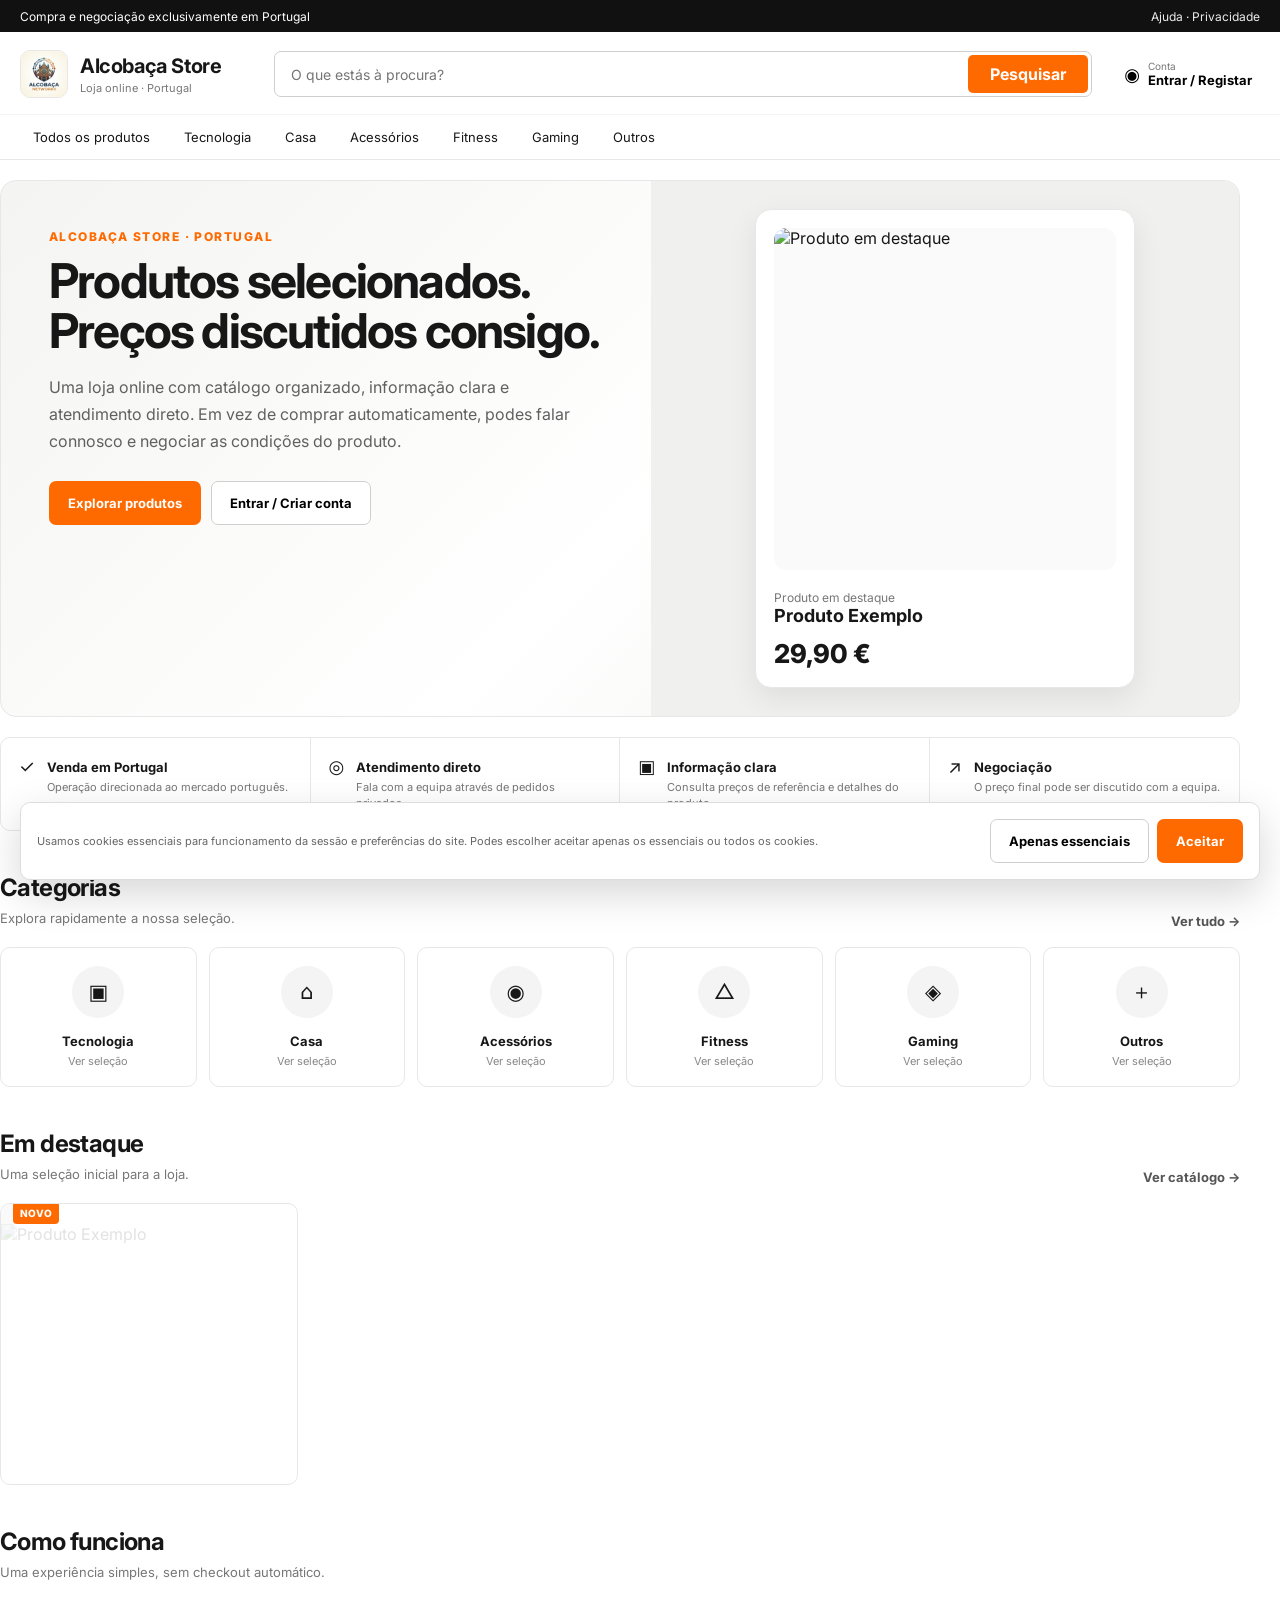
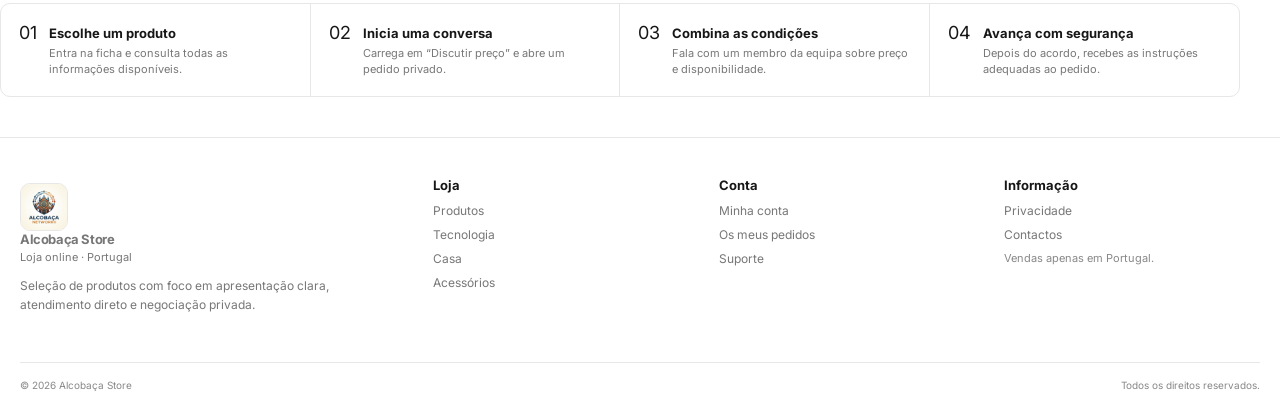
==== commit 332403cb: "Add files via upload" ====
--- a/index.html
+++ b/index.html
@@ -1,294 +1,13 @@
-<!DOCTYPE html>
-<html lang="pt-PT">
-<head>
-  <meta charset="UTF-8">
-  <meta name="viewport" content="width=device-width, initial-scale=1.0">
-  <meta name="description" content="Alcobaça Store — seleção de produtos, atendimento privado e negociação direta em Portugal.">
-  <meta name="theme-color" content="#ffffff">
-  <title>Alcobaça Store | Seleção & atendimento</title>
-  <link rel="icon" type="image/png" href="images/profile.png">
-  <link rel="preconnect" href="https://fonts.googleapis.com">
-  <link rel="preconnect" href="https://fonts.gstatic.com" crossorigin>
-  <link href="https://fonts.googleapis.com/css2?family=DM+Sans:wght@400;500;600;700&family=Playfair+Display:wght@600;700&display=swap" rel="stylesheet">
-  <link rel="stylesheet" href="style.css">
-</head>
-<body>
-  <div class="page-progress" id="pageProgress"></div>
-
-  <header class="site-header" id="siteHeader">
-    <div class="container header-inner">
-      <a class="brand" href="#inicio" aria-label="Alcobaça Store — início">
-        <span class="brand-logo"><img src="images/profile.png" alt="Alcobaça Store"></span>
-        <span class="brand-text">
-          <strong>Alcobaça Store</strong>
-          <small>seleção & atendimento</small>
-        </span>
-      </a>
-
-      <nav class="desktop-nav" aria-label="Navegação principal">
-        <a href="#produtos">Produtos</a>
-        <a href="#processo">Como funciona</a>
-        <a href="#empresa">A nossa abordagem</a>
-      </nav>
-
-      <div class="header-actions">
-        <button class="header-link hidden" id="openTicketsBtn" type="button">Os meus pedidos</button>
-        <button class="header-link hidden staff-link" id="openStaffBtn" type="button">Área de gestão</button>
-        <button class="account-trigger" id="accountBtn" type="button" aria-expanded="false" aria-controls="accountPopover">
-          <span class="account-avatar" id="accountAvatar">A</span>
-          <span class="account-trigger-copy">
-            <small id="accountState">Entrar</small>
-            <strong id="accountName">Conta</strong>
-          </span>
-          <span class="account-chevron">⌄</span>
-        </button>
-        <button class="mobile-menu-btn" id="mobileMenuBtn" type="button" aria-label="Abrir menu" aria-expanded="false"><span></span><span></span></button>
-      </div>
-    </div>
-
-    <div class="mobile-nav" id="mobileNav">
-      <div class="container mobile-nav-inner">
-        <a href="#produtos">Produtos</a>
-        <a href="#processo">Como funciona</a>
-        <a href="#empresa">A nossa abordagem</a>
-        <button id="mobileTicketsBtn" class="hidden" type="button">Os meus pedidos</button>
-        <button id="mobileStaffBtn" class="hidden" type="button">Área de gestão</button>
-      </div>
-    </div>
-  </header>
-
-  <main id="inicio">
-    <section class="hero section-pad">
-      <div class="container hero-grid">
-        <div class="hero-copy reveal">
-          <div class="eyebrow"><span class="eyebrow-line"></span> VENDA EXCLUSIVA EM PORTUGAL</div>
-          <h1>Uma loja pensada para comprar com <em>confiança.</em></h1>
-          <p class="hero-lead">Selecionamos produtos com critérios simples: apresentação cuidada, informação clara e atendimento direto. Sem processos desnecessários.</p>
-          <div class="hero-actions">
-            <a class="btn btn-dark" href="#produtos">Ver produtos <span>↗</span></a>
-            <button class="btn btn-light" id="heroAccountBtn" type="button">Criar conta</button>
-          </div>
-          <div class="hero-meta">
-            <div><strong>01</strong><span>Seleção cuidada</span></div>
-            <div><strong>02</strong><span>Negociação privada</span></div>
-            <div><strong>03</strong><span>Entrega em Portugal</span></div>
-          </div>
-        </div>
-
-        <div class="hero-visual reveal delay-1">
-          <div class="hero-visual-backdrop"></div>
-          <div class="featured-product" id="featuredProductCard">
-            <div class="featured-label">EM DESTAQUE</div>
-            <div class="featured-image-wrap">
-              <img id="featuredProductImage" src="images/exemplo.png" alt="Produto em destaque">
-            </div>
-            <div class="featured-info">
-              <span id="featuredProductCategory">Seleção</span>
-              <h2 id="featuredProductName">Produto Exemplo</h2>
-              <p id="featuredProductDescription">Produto de demonstração para a Alcobaça Store.</p>
-              <div class="featured-bottom">
-                <div><small>Preço de referência</small><strong id="featuredProductPrice">29,90 €</strong></div>
-                <button id="featuredOpenBtn" type="button">Ver detalhe <span>→</span></button>
-              </div>
-            </div>
-          </div>
-          <div class="floating-note note-top"><strong>Atendimento direto</strong><span>Fala connosco antes de avançar.</span></div>
-          <div class="floating-note note-bottom"><span class="status-dot"></span><strong>Operação ativa</strong><span>Portugal</span></div>
-        </div>
-      </div>
-    </section>
-
-    <section class="trust-strip">
-      <div class="container trust-strip-inner">
-        <span>ALCOBAÇA STORE</span>
-        <span>ATENDIMENTO PRIVADO</span>
-        <span>VENDA EM PORTUGAL</span>
-        <span>PREÇOS NEGOCIÁVEIS</span>
-      </div>
-    </section>
-
-    <section id="produtos" class="section-pad catalog-section">
-      <div class="container">
-        <div class="section-header reveal">
-          <div>
-            <div class="eyebrow"><span class="eyebrow-line"></span> CATÁLOGO</div>
-            <h2>Produtos selecionados.</h2>
-            <p>Consulta cada produto, vê os detalhes e inicia uma conversa privada com a equipa quando quiseres discutir o preço.</p>
-          </div>
-          <div class="catalog-toolbar">
-            <span id="productCount" class="catalog-count">0 produtos</span>
-            <label class="search-field">
-              <span>⌕</span>
-              <input id="productSearch" type="search" placeholder="Pesquisar" autocomplete="off">
-            </label>
-          </div>
-        </div>
-
-        <div id="productGrid" class="product-grid"></div>
-        <div id="emptyProducts" class="empty-panel hidden">
-          <span class="empty-symbol">⌕</span>
-          <h3>Não encontrámos resultados.</h3>
-          <p>Tenta pesquisar por outro nome ou categoria.</p>
-        </div>
-      </div>
-    </section>
-
-    <section id="processo" class="process-section section-pad">
-      <div class="container">
-        <div class="section-header narrow reveal">
-          <div>
-            <div class="eyebrow"><span class="eyebrow-line"></span> PROCESSO</div>
-            <h2>Direto, claro e sem ruído.</h2>
-            <p>A experiência foi desenhada para que o catálogo seja simples e a conversa aconteça quando é realmente necessária.</p>
-          </div>
-        </div>
-
-        <div class="process-grid">
-          <article class="process-card reveal"><span class="process-number">01</span><div class="process-icon">01</div><h3>Escolhe</h3><p>Entra no produto que te interessa e consulta a informação disponível.</p></article>
-          <article class="process-card reveal delay-1"><span class="process-number">02</span><div class="process-icon">02</div><h3>Conversa</h3><p>Abre um pedido privado e fala diretamente com um membro da nossa equipa.</p></article>
-          <article class="process-card reveal delay-2"><span class="process-number">03</span><div class="process-icon">03</div><h3>Combina</h3><p>Discute preço, condições e disponibilidade até existir um acordo claro.</p></article>
-        </div>
-      </div>
-    </section>
-
-    <section id="empresa" class="section-pad approach-section">
-      <div class="container approach-grid">
-        <div class="approach-panel reveal">
-          <span class="panel-kicker">A NOSSA ABORDAGEM</span>
-          <div class="panel-quote">“<span>Menos complicação.<br>Mais conversa.</span>”</div>
-        </div>
-        <div class="approach-copy reveal delay-1">
-          <div class="eyebrow"><span class="eyebrow-line"></span> ALCOBAÇA STORE</div>
-          <h2>Uma experiência simples, com um lado humano.</h2>
-          <p>A loja não foi pensada para empurrar uma compra automática. Queremos que tenhas a informação, que possas colocar dúvidas e que exista alguém responsável do outro lado.</p>
-          <div class="approach-list">
-            <div><span>✓</span><p>Produtos apresentados de forma clara e profissional.</p></div>
-            <div><span>✓</span><p>Negociação privada através de pedidos autenticados.</p></div>
-            <div><span>✓</span><p>Venda destinada exclusivamente a Portugal.</p></div>
-          </div>
-        </div>
-      </div>
-    </section>
-
-    <section class="contact-section section-pad">
-      <div class="container contact-card reveal">
-        <div>
-          <div class="eyebrow light"><span class="eyebrow-line"></span> ATENDIMENTO</div>
-          <h2>Precisas de esclarecer alguma coisa?</h2>
-          <p>Entra na tua conta e abre um pedido privado. A nossa equipa responde diretamente no site.</p>
-        </div>
-        <button id="supportTicketBtn" class="btn btn-white" type="button">Abrir pedido <span>→</span></button>
-      </div>
-    </section>
-  </main>
-
-  <footer class="site-footer">
-    <div class="container footer-top">
-      <div class="footer-brand-wrap">
-        <a class="brand footer-brand" href="#inicio">
-          <span class="brand-logo"><img src="images/profile.png" alt="Alcobaça Store"></span>
-          <span class="brand-text"><strong>Alcobaça Store</strong><small>seleção & atendimento</small></span>
-        </a>
-        <p>Produtos vendidos exclusivamente em Portugal.</p>
-      </div>
-      <div class="footer-column"><span>Explorar</span><a href="#produtos">Produtos</a><a href="#processo">Como funciona</a><a href="#empresa">A nossa abordagem</a></div>
-      <div class="footer-column"><span>Conta</span><button id="footerAccountBtn" type="button">A minha conta</button><button id="footerTicketsBtn" type="button">Os meus pedidos</button></div>
-      <div class="footer-column"><span>Informação</span><button id="privacyBtn" type="button">Privacidade</button><button id="cookieSettingsBtn" type="button">Preferências de cookies</button></div>
-    </div>
-    <div class="container footer-bottom">
-      <span>© <span id="currentYear"></span> Alcobaça Store</span>
-      <span>Portugal · Atendimento digital</span>
-    </div>
-  </footer>
-
-  <!-- Account popover -->
-  <div class="account-popover hidden" id="accountPopover">
-    <div id="popoverGuest">
-      <span class="popover-label">ÁREA PESSOAL</span>
-      <h3>Entra na tua conta.</h3>
-      <p>Guarda os teus pedidos e continua as conversas onde as deixaste.</p>
-      <button id="popoverLoginBtn" class="btn btn-dark btn-full" type="button">Entrar ou criar conta</button>
-    </div>
-    <div id="popoverUser" class="hidden">
-      <div class="popover-profile"><span id="popoverAvatar" class="account-avatar large">A</span><div><strong id="popoverName">Utilizador</strong><span id="popoverEmail">email</span></div></div>
-      <div class="popover-actions"><button id="popoverTicketsBtn" type="button">Os meus pedidos <span>→</span></button><button id="logoutBtn" type="button">Terminar sessão</button></div>
-    </div>
-  </div>
-
-  <!-- Auth -->
-  <div class="overlay hidden" id="authOverlay" aria-hidden="true">
-    <div class="auth-modal">
-      <button class="close-btn" id="closeAuthBtn" type="button" aria-label="Fechar">×</button>
-      <div class="auth-brand"><span class="brand-logo"><img src="images/profile.png" alt="Alcobaça Store"></span><div><strong>Alcobaça Store</strong><small>acesso seguro</small></div></div>
-      <div id="authStart" class="auth-step">
-        <div class="auth-heading"><div class="eyebrow"><span class="eyebrow-line"></span> CONTA</div><h2>Bem-vindo.</h2><p>Entra rapidamente com a tua conta Google ou através do teu email.</p></div>
-        <button id="googleLoginBtn" class="google-btn" type="button"><span class="google-mark">G</span><span>Continuar com Google</span></button>
-        <div class="auth-or"><span>ou</span></div>
-        <form id="emailForm" class="form-stack"><label for="emailInput">Endereço de email</label><input id="emailInput" type="email" required autocomplete="email" placeholder="nome@email.com"><button class="btn btn-dark btn-full" type="submit">Enviar código <span>→</span></button></form>
-        <p class="form-hint">Enviamos um código de utilização única. Não precisas de criar uma palavra-passe.</p>
-      </div>
-      <div id="authOtp" class="auth-step hidden">
-        <button id="backToEmailBtn" class="text-back" type="button">← Alterar email</button>
-        <div class="auth-heading"><div class="eyebrow"><span class="eyebrow-line"></span> VERIFICAÇÃO</div><h2>Confirma o teu email.</h2><p>Introduz o código enviado para <strong id="otpEmailLabel"></strong>.</p></div>
-        <form id="otpForm" class="form-stack"><label for="otpInput">Código de 6 dígitos</label><input id="otpInput" class="otp-input" type="text" inputmode="numeric" pattern="[0-9]{6}" maxlength="6" autocomplete="one-time-code" placeholder="000000" required><button class="btn btn-dark btn-full" type="submit">Confirmar acesso <span>✓</span></button></form>
-        <button id="resendOtpBtn" class="text-link" type="button">Reenviar código</button><p id="otpTimer" class="form-hint"></p>
-      </div>
-      <div id="authMessage" class="form-message" role="status"></div>
-      <p class="legal-note">Ao continuar, aceitas os termos de utilização e a política de privacidade aplicáveis à Alcobaça Store.</p>
-    </div>
-  </div>
-
-  <!-- Product modal -->
-  <div class="overlay hidden" id="productModal" aria-hidden="true">
-    <div class="product-modal">
-      <button class="close-btn" id="closeProductModalBtn" type="button" aria-label="Fechar">×</button>
-      <div class="product-modal-media" id="productGallery"></div>
-      <div class="product-modal-info">
-        <div class="product-meta-row"><span id="productBadge">SELEÇÃO</span><span id="productAvailability">Disponível</span></div>
-        <div class="eyebrow"><span class="eyebrow-line"></span> <span id="productCategory">PRODUTO</span></div>
-        <h2 id="productTitle">Produto</h2>
-        <p id="productDescription">Descrição.</p>
-        <div class="product-price-large"><small>Preço de referência</small><strong id="productPrice">0,00 €</strong></div>
-        <div class="product-detail-list"><div><span>Envio</span><strong id="productShipping">Portugal</strong></div><div><span>Negociação</span><strong>Pedido privado</strong></div><div><span>Venda</span><strong>Portugal</strong></div></div>
-        <button id="discussPriceBtn" class="btn btn-dark btn-full" type="button">Discutir preço <span>↗</span></button>
-        <button id="closeProductTextBtn" class="btn btn-text btn-full" type="button">Voltar ao catálogo</button>
-      </div>
-    </div>
-  </div>
-
-  <!-- User tickets drawer -->
-  <div class="drawer-layer hidden" id="ticketDrawer" aria-hidden="true">
-    <aside class="drawer-panel">
-      <div class="drawer-head"><div><span class="drawer-kicker">ATENDIMENTO</span><h2 id="drawerTitle">Os meus pedidos</h2></div><button class="close-btn small" id="closeTicketDrawerBtn" type="button" aria-label="Fechar">×</button></div>
-      <div id="ticketList" class="ticket-list"></div>
-      <div id="ticketComposer" class="ticket-composer hidden"><button id="backToTicketListBtn" class="text-back" type="button">← Todos os pedidos</button><div id="activeTicketMeta" class="active-ticket-meta"></div><div id="ticketMessages" class="ticket-messages"></div><form id="ticketMessageForm" class="message-form"><input id="ticketMessageInput" type="text" maxlength="1200" placeholder="Escreve uma mensagem..." autocomplete="off" required><button class="send-button" type="submit" aria-label="Enviar">→</button></form></div>
-      <div id="newTicketArea" class="drawer-bottom"><button id="newSupportTicketBtn" class="btn btn-light btn-full" type="button">+ Novo pedido</button></div>
-    </aside>
-  </div>
-
-  <!-- Staff drawer -->
-  <div class="drawer-layer hidden" id="staffDrawer" aria-hidden="true">
-    <aside class="drawer-panel staff-panel">
-      <div class="drawer-head"><div><span class="drawer-kicker">BACK OFFICE</span><h2>Área de gestão</h2></div><button class="close-btn small" id="closeStaffDrawerBtn" type="button" aria-label="Fechar">×</button></div>
-      <div class="staff-tabs"><button class="staff-tab active" data-staff-view="dashboard" type="button">Resumo</button><button class="staff-tab" data-staff-view="tickets" type="button">Pedidos</button></div>
-      <div id="staffDashboardView" class="staff-view"></div><div id="staffTicketsView" class="staff-view hidden"></div>
-      <div id="staffChatView" class="staff-view hidden"><button id="backToStaffTicketsBtn" class="text-back" type="button">← Todos os pedidos</button><div id="staffActiveTicketMeta" class="active-ticket-meta"></div><div id="staffTicketMessages" class="ticket-messages"></div><form id="staffMessageForm" class="message-form"><input id="staffMessageInput" type="text" maxlength="1200" placeholder="Responder ao utilizador..." autocomplete="off" required><button class="send-button" type="submit" aria-label="Enviar">→</button></form></div>
-    </aside>
-  </div>
-
-  <!-- Cookie -->
-  <div class="cookie-banner hidden" id="cookieBanner">
-    <div class="cookie-banner-copy"><span class="cookie-symbol">◌</span><div><strong>Preferências de privacidade</strong><p>Utilizamos tecnologias essenciais para manter a sessão e guardar as tuas preferências. Não utilizamos publicidade comportamental.</p></div></div>
-    <div class="cookie-actions"><button id="cookieEssentialBtn" class="btn btn-text" type="button">Apenas essenciais</button><button id="cookieAcceptBtn" class="btn btn-dark" type="button">Aceitar</button></div>
-  </div>
-
-  <div class="overlay hidden" id="privacyModal" aria-hidden="true">
-    <div class="simple-modal"><button class="close-btn" id="closePrivacyBtn" type="button" aria-label="Fechar">×</button><div class="eyebrow"><span class="eyebrow-line"></span> PRIVACIDADE</div><h2>Privacidade</h2><p>A Alcobaça Store utiliza os dados necessários para autenticação, gestão da conta e atendimento através de pedidos privados. As conversas ficam limitadas ao utilizador e à equipa de gestão autorizada.</p><p>A autenticação pode ser feita através do fornecedor Google ou de códigos de utilização única enviados por email, conforme a configuração do projeto.</p><p>Os produtos são vendidos exclusivamente em Portugal. Antes de qualquer compra, preço, disponibilidade e condições de entrega devem ser confirmados diretamente com a equipa.</p><p class="form-hint">Este conteúdo é uma base técnica e deverá ser ajustado às informações legais concretas do negócio.</p></div>
-  </div>
-
-  <div class="toast-region" id="toastRegion" aria-live="polite" aria-atomic="true"></div>
-
-  <script src="https://cdn.jsdelivr.net/npm/@supabase/supabase-js@2"></script>
-  <script src="script.js"></script>
-</body>
-</html>
+<!doctype html><html lang="pt-PT"><head><meta charset="utf-8"><meta name="viewport" content="width=device-width,initial-scale=1"><meta name="description" content="Alcobaça Store — seleção de produtos com atendimento direto e negociação privada em Portugal."><meta name="theme-color" content="#ffffff"><title>Alcobaça Store | Loja online</title><link rel="icon" href="images/profile.png"><link rel="preconnect" href="https://fonts.googleapis.com"><link rel="preconnect" href="https://fonts.gstatic.com" crossorigin><link href="https://fonts.googleapis.com/css2?family=Inter:wght@400;500;600;700;800&display=swap" rel="stylesheet"><link rel="stylesheet" href="style.css"></head><body>
+<div class="topline"><div class="container topline-inner"><span>Compra e negociação exclusivamente em Portugal</span><div><a href="suporte.html">Ajuda</a> · <a href="privacidade.html">Privacidade</a></div></div></div>
+<header class="header"><div class="header-main"><div class="container header-grid"><a class="brand" href="index.html"><img src="images/profile.png" alt="Alcobaça Store"><span><strong>Alcobaça Store</strong><small>Loja online · Portugal</small></span></a><form class="search" id="globalSearch"><input id="globalSearchInput" type="search" placeholder="O que estás à procura?" autocomplete="off"><button>Pesquisar</button></form><div class="header-actions"><button class="header-btn" id="profileAccountBtn"><span class="icon">◉</span><span><small data-account-state>Conta</small><strong data-account-name>Entrar / Registar</strong></span></button></div></div></div><nav class="navbar"><div class="container nav-inner"><a href="produtos.html">Todos os produtos</a><a href="produtos.html?cat=Tecnologia">Tecnologia</a><a href="produtos.html?cat=Casa">Casa</a><a href="produtos.html?cat=Acessórios">Acessórios</a><a href="produtos.html?cat=Fitness">Fitness</a><a href="produtos.html?cat=Gaming">Gaming</a><a href="produtos.html?cat=Outros">Outros</a><a href="pedidos.html" data-tickets-link class="hidden">Os meus pedidos</a><a href="gestao.html" data-staff-link class="hidden">Gestão</a></div></nav></header>
+<main><div class="container hero"><section class="hero-box"><div class="hero-copy"><div class="hero-kicker">ALCOBAÇA STORE · PORTUGAL</div><h1>Produtos selecionados. Preços discutidos consigo.</h1><p>Uma loja online com catálogo organizado, informação clara e atendimento direto. Em vez de comprar automaticamente, podes falar connosco e negociar as condições do produto.</p><div class="hero-actions"><a class="btn btn-primary" href="produtos.html">Explorar produtos</a><button class="btn btn-outline" id="heroLoginBtn">Entrar / Criar conta</button></div></div><div class="hero-art"><a class="hero-product" id="heroProductLink" href="produtos.html"><div class="hero-product-media"><img id="heroProductImage" src="images/exemplo.png" alt="Produto em destaque"></div><div class="hero-product-meta"><span>Produto em destaque</span><strong id="heroProductName">Produto Exemplo</strong><div class="hero-price" id="heroProductPrice">29,90 €<small>preço de referência</small></div></div></a></div></section>
+<div class="trust-grid"><div class="trust-item"><div class="ti">✓</div><div><strong>Venda em Portugal</strong><span>Operação direcionada ao mercado português.</span></div></div><div class="trust-item"><div class="ti">◎</div><div><strong>Atendimento direto</strong><span>Fala com a equipa através de pedidos privados.</span></div></div><div class="trust-item"><div class="ti">▣</div><div><strong>Informação clara</strong><span>Consulta preços de referência e detalhes do produto.</span></div></div><div class="trust-item"><div class="ti">↗</div><div><strong>Negociação</strong><span>O preço final pode ser discutido com a equipa.</span></div></div></div>
+<section><div class="section-head"><div><h2>Categorias</h2><p>Explora rapidamente a nossa seleção.</p></div><a class="link-more" href="produtos.html">Ver tudo →</a></div><div class="category-grid"></div></section>
+<section><div class="section-head"><div><h2>Em destaque</h2><p>Uma seleção inicial para a loja.</p></div><a class="link-more" href="produtos.html">Ver catálogo →</a></div><div class="product-grid" id="featuredGrid"></div></section>
+<section><div class="section-head"><div><h2>Como funciona</h2><p>Uma experiência simples, sem checkout automático.</p></div></div><div class="trust-grid"><div class="trust-item"><div class="ti">01</div><div><strong>Escolhe um produto</strong><span>Entra na ficha e consulta todas as informações disponíveis.</span></div></div><div class="trust-item"><div class="ti">02</div><div><strong>Inicia uma conversa</strong><span>Carrega em “Discutir preço” e abre um pedido privado.</span></div></div><div class="trust-item"><div class="ti">03</div><div><strong>Combina as condições</strong><span>Fala com um membro da equipa sobre preço e disponibilidade.</span></div></div><div class="trust-item"><div class="ti">04</div><div><strong>Avança com segurança</strong><span>Depois do acordo, recebes as instruções adequadas ao pedido.</span></div></div></div></section>
+</div></main>
+<footer><div class="container footer-main"><div class="footer-col footer-brand-col"><a class="brand" href="index.html"><img src="images/profile.png" alt=""><span><strong>Alcobaça Store</strong><small>Loja online · Portugal</small></span></a><p style="font-size:12px;color:#777;line-height:1.6;max-width:360px">Seleção de produtos com foco em apresentação clara, atendimento direto e negociação privada.</p></div><div class="footer-col"><strong>Loja</strong><a href="produtos.html">Produtos</a><a href="produtos.html?cat=Tecnologia">Tecnologia</a><a href="produtos.html?cat=Casa">Casa</a><a href="produtos.html?cat=Acessórios">Acessórios</a></div><div class="footer-col"><strong>Conta</strong><a href="conta.html">Minha conta</a><a href="pedidos.html">Os meus pedidos</a><a href="suporte.html">Suporte</a></div><div class="footer-col"><strong>Informação</strong><a href="privacidade.html">Privacidade</a><a href="suporte.html">Contactos</a><span style="display:block;font-size:11px;color:#888;margin-top:9px">Vendas apenas em Portugal.</span></div></div><div class="container footer-bottom"><span>© 2026 Alcobaça Store</span><span>Todos os direitos reservados.</span></div></footer>
+<div class="cookie hidden" id="cookieBanner"><p>Usamos cookies essenciais para funcionamento da sessão e preferências do site. Podes escolher aceitar apenas os essenciais ou todos os cookies.</p><div class="cookie-actions"><button class="btn btn-outline" id="closeCookie">Apenas essenciais</button><button class="btn btn-primary" id="acceptCookie">Aceitar</button></div></div>
+<div class="modal-backdrop hidden" id="authModal"><div class="modal"><div class="modal-head"><h2>Entrar na Alcobaça Store</h2><button class="close-btn" id="modalClose">×</button></div><p>Usa a tua conta Google ou recebe um código de acesso diretamente no email.</p><button class="google-btn" id="googleBtn">Continuar com Google</button><div class="divider">ou</div><div id="authStepEmail"><form class="form-stack" id="emailForm"><input class="field" id="authEmail" type="email" placeholder="O teu email" required><button class="btn btn-primary" type="submit">Enviar código</button><div class="form-message" id="authMessage"></div></form></div><div id="authStepOtp" class="hidden"><p>Introduz o código enviado para <strong id="otpEmailLabel"></strong>.</p><form class="form-stack" id="otpForm"><div class="otp-row"><input class="otp-input" id="otp1" maxlength="1"><input class="otp-input" maxlength="1"><input class="otp-input" maxlength="1"><input class="otp-input" maxlength="1"><input class="otp-input" maxlength="1"><input class="otp-input" maxlength="1"></div><button class="btn btn-primary" type="submit">Confirmar código</button></form><button class="btn btn-outline" style="margin-top:10px;width:100%" id="backToEmail" type="button">Voltar</button></div><div class="modal-note">Ao continuar, aceitas os termos e a política de privacidade da loja.</div></div></div>
+<div class="toast-wrap" id="toastWrap"></div><script src="https://cdn.jsdelivr.net/npm/@supabase/supabase-js@2"></script><script src="script.js"></script></body></html>
--- a/style.css
+++ b/style.css
@@ -1,390 +1,83 @@
-:root {
-  --bg: #ffffff;
-  --surface: #f7f7f5;
-  --surface-2: #f1f1ee;
-  --text: #151515;
-  --muted: #6c6c66;
-  --line: #deded8;
-  --line-dark: #c9c9c1;
-  --dark: #171717;
-  --blue: #274763;
-  --blue-soft: #eef4f7;
-  --success: #287050;
-  --danger: #9a3737;
-  --shadow-sm: 0 8px 24px rgba(20,20,20,.06);
-  --shadow-md: 0 18px 45px rgba(20,20,20,.09);
-  --shadow-lg: 0 30px 80px rgba(20,20,20,.14);
-  --radius: 22px;
-  --container: 1220px;
-  --ease: cubic-bezier(.22,.61,.36,1);
+:root{
+  --orange:#ff6a00;
+  --orange-2:#ff7f24;
+  --ink:#171717;
+  --muted:#666;
+  --border:#e7e7e7;
+  --soft:#f6f6f6;
+  --white:#fff;
+  --green:#1b8b48;
+  --blue:#2457d6;
+  --shadow:0 10px 30px rgba(0,0,0,.08);
+  --radius:12px;
+  --max:1240px;
 }
+*{box-sizing:border-box}
+html{scroll-behavior:smooth}
+body{margin:0;font-family:Inter,system-ui,-apple-system,BlinkMacSystemFont,"Segoe UI",sans-serif;color:var(--ink);background:#fff}
+a{color:inherit;text-decoration:none}
+button,input,select,textarea{font:inherit}
+button{cursor:pointer}
+img{max-width:100%;display:block}
+.hidden{display:none!important}
+.container{width:min(var(--max),calc(100% - 40px));margin:0 auto}
 
-* { box-sizing: border-box; }
-html { scroll-behavior: smooth; }
-body { margin: 0; background: var(--bg); color: var(--text); font-family: "DM Sans", sans-serif; line-height: 1.55; overflow-x: hidden; }
-body.no-scroll { overflow: hidden; }
-button, input { font: inherit; }
-button { cursor: pointer; }
-a { color: inherit; text-decoration: none; }
-img { max-width: 100%; display: block; }
-.hidden { display: none !important; }
-.container { width: min(var(--container), calc(100% - 48px)); margin-inline: auto; }
-.section-pad { padding: 110px 0; }
+/* Header */
+.topline{background:#111;color:#fff;font-size:12px}
+.topline-inner{min-height:32px;display:flex;align-items:center;justify-content:space-between;gap:16px}
+.topline a{opacity:.92}.topline a:hover{opacity:1;text-decoration:underline}
+.header{position:sticky;top:0;z-index:40;background:#fff;border-bottom:1px solid var(--border)}
+.header-main{padding:18px 0 16px}
+.header-grid{display:grid;grid-template-columns:230px 1fr auto;align-items:center;gap:24px}
+.brand{display:flex;align-items:center;gap:12px;min-width:0}
+.brand img{width:48px;height:48px;border-radius:10px;object-fit:cover;border:1px solid var(--border)}
+.brand strong{display:block;font-size:20px;letter-spacing:-.4px;white-space:nowrap}.brand small{display:block;color:#777;font-size:11px;margin-top:3px}
+.search{position:relative}.search input{width:100%;height:46px;border:1px solid #cfcfcf;border-radius:7px;padding:0 110px 0 16px;outline:none;font-size:14px}.search input:focus{border-color:#999;box-shadow:0 0 0 3px rgba(0,0,0,.05)}
+.search button{position:absolute;right:4px;top:4px;bottom:4px;border:0;border-radius:5px;background:var(--orange);color:#fff;padding:0 22px;font-weight:700}
+.header-actions{display:flex;align-items:center;gap:10px}.header-btn{border:0;background:transparent;padding:7px 8px;border-radius:7px;display:flex;align-items:center;gap:8px}.header-btn:hover{background:var(--soft)}
+.header-btn .icon{font-size:18px}.header-btn small{display:block;color:#777;font-size:10px;text-align:left}.header-btn strong{display:block;font-size:13px}
+.navbar{border-top:1px solid #f3f3f3}.nav-inner{display:flex;align-items:center;gap:8px;height:44px;overflow:auto}.nav-inner a{padding:11px 13px;font-size:13px;white-space:nowrap;border-radius:6px}.nav-inner a:hover{background:var(--soft)}
 
-.page-progress { position: fixed; inset: 0 auto auto 0; height: 2px; width: 0; background: var(--dark); z-index: 999; transform-origin: left; }
+/* layout */
+main{min-height:60vh}.breadcrumbs{font-size:12px;color:#717171;padding:18px 0}.breadcrumbs a:hover{text-decoration:underline}.breadcrumbs span{margin:0 7px}
+.page-title{font-size:32px;line-height:1.1;letter-spacing:-1px;margin:0 0 8px}.page-subtitle{color:#6a6a6a;margin:0}
 
-.site-header { position: sticky; top: 0; z-index: 100; background: rgba(255,255,255,.92); backdrop-filter: blur(18px); border-bottom: 1px solid transparent; transition: border-color .3s ease, box-shadow .3s ease; }
-.site-header.scrolled { border-color: var(--line); box-shadow: 0 8px 25px rgba(0,0,0,.04); }
-.header-inner { min-height: 82px; display: grid; grid-template-columns: 1fr auto 1fr; align-items: center; gap: 30px; }
-.brand { display: inline-flex; align-items: center; gap: 12px; width: fit-content; }
-.brand-logo { width: 42px; height: 42px; border: 1px solid var(--line); border-radius: 12px; overflow: hidden; display: grid; place-items: center; background: #fff; flex: 0 0 42px; }
-.brand-logo img { width: 100%; height: 100%; object-fit: cover; }
-.brand-text { display: grid; gap: 1px; }
-.brand-text strong { font-size: 15px; font-weight: 700; letter-spacing: -.03em; }
-.brand-text small { font-size: 10px; text-transform: uppercase; letter-spacing: .13em; color: var(--muted); }
-.desktop-nav { display: flex; align-items: center; gap: 32px; }
-.desktop-nav a { position: relative; font-size: 13px; color: #4a4a45; transition: color .2s ease; }
-.desktop-nav a::after { content: ""; position: absolute; left: 0; bottom: -8px; width: 100%; height: 1px; background: var(--text); transform: scaleX(0); transform-origin: right; transition: transform .3s var(--ease); }
-.desktop-nav a:hover { color: var(--text); }
-.desktop-nav a:hover::after { transform: scaleX(1); transform-origin: left; }
-.header-actions { justify-self: end; display: flex; align-items: center; gap: 10px; }
-.header-link { border: 0; background: transparent; color: #4a4a45; font-size: 12px; padding: 8px; transition: color .2s ease; }
-.header-link:hover { color: var(--text); }
-.staff-link { color: var(--blue); font-weight: 700; }
-.account-trigger { display: flex; gap: 9px; align-items: center; border: 1px solid var(--line); background: #fff; border-radius: 999px; padding: 5px 9px 5px 5px; min-width: 150px; transition: border-color .2s ease, box-shadow .2s ease, transform .2s ease; }
-.account-trigger:hover { border-color: #c7c7c0; box-shadow: var(--shadow-sm); transform: translateY(-1px); }
-.account-avatar { width: 34px; height: 34px; border-radius: 50%; background: #f2f2ef; display: grid; place-items: center; font-size: 12px; font-weight: 700; color: #404039; border: 1px solid var(--line); flex: 0 0 34px; }
-.account-avatar.large { width: 46px; height: 46px; flex-basis: 46px; }
-.account-trigger-copy { display: grid; min-width: 0; text-align: left; line-height: 1.1; }
-.account-trigger-copy small { color: #787870; font-size: 9px; text-transform: uppercase; letter-spacing: .09em; }
-.account-trigger-copy strong { font-size: 12px; max-width: 90px; overflow: hidden; text-overflow: ellipsis; white-space: nowrap; }
-.account-chevron { color: #77776f; margin-left: auto; font-size: 15px; }
-.mobile-menu-btn { display: none; width: 40px; height: 40px; border: 1px solid var(--line); background: #fff; border-radius: 50%; }
-.mobile-menu-btn span { display: block; width: 14px; height: 1px; background: var(--text); margin: 4px auto; transition: transform .25s ease; }
-.mobile-nav { display: none; border-top: 1px solid var(--line); background: #fff; }
-.mobile-nav-inner { padding: 14px 0 18px; display: grid; gap: 4px; }
-.mobile-nav a, .mobile-nav button { border: 0; background: transparent; text-align: left; padding: 11px 0; color: #41413d; font-size: 14px; }
+/* Home */
+.hero{margin:20px 0}.hero-box{background:linear-gradient(135deg,#f4f4f2,#fff 55%,#efefed);border:1px solid var(--border);border-radius:16px;overflow:hidden;display:grid;grid-template-columns:1.05fr .95fr;min-height:370px}.hero-copy{padding:48px}.hero-kicker{font-weight:800;font-size:12px;color:var(--orange);letter-spacing:.12em}.hero h1{font-size:48px;line-height:1.04;letter-spacing:-1.8px;margin:12px 0 18px;max-width:620px}.hero p{color:#606060;line-height:1.7;max-width:560px}.hero-actions{display:flex;gap:10px;margin-top:26px}.btn{display:inline-flex;align-items:center;justify-content:center;gap:8px;height:44px;padding:0 18px;border-radius:7px;border:1px solid transparent;font-weight:700;font-size:13px;transition:.2s transform,.2s box-shadow,.2s background}.btn-primary{background:var(--orange);color:#fff}.btn-primary:hover{background:var(--orange-2);transform:translateY(-1px)}.btn-outline{background:#fff;border-color:#cfcfcf}.btn-outline:hover{background:var(--soft)}.btn-dark{background:#111;color:#fff}.btn-dark:hover{background:#222;transform:translateY(-1px)}
+.hero-art{display:flex;align-items:center;justify-content:center;padding:28px;background:#f0f0ee}.hero-product{width:min(380px,85%);background:#fff;border:1px solid var(--border);border-radius:16px;box-shadow:var(--shadow);padding:18px;animation:float 7s ease-in-out infinite}.hero-product-media{aspect-ratio:1/1;display:grid;place-items:center;background:#fafafa;border-radius:12px;overflow:hidden}.hero-product-media img{width:100%;height:100%;object-fit:contain}.hero-product-meta{padding-top:14px}.hero-product-meta strong{display:block;font-size:18px}.hero-product-meta span{display:block;color:#777;font-size:12px;margin-top:6px}.hero-price{margin-top:12px;font-size:26px;font-weight:800}.hero-price small{font-size:11px;color:#888;font-weight:500;margin-left:5px}
+@keyframes float{50%{transform:translateY(-8px)}}
+.trust-grid{display:grid;grid-template-columns:repeat(4,1fr);border:1px solid var(--border);border-radius:10px;overflow:hidden;margin:20px 0 34px}.trust-item{padding:18px;display:flex;gap:12px;align-items:flex-start;border-right:1px solid var(--border)}.trust-item:last-child{border-right:0}.trust-item .ti{font-size:18px}.trust-item strong{font-size:13px}.trust-item span{display:block;color:#777;font-size:11px;margin-top:4px;line-height:1.45}
+.section-head{display:flex;align-items:end;justify-content:space-between;gap:18px;margin:42px 0 18px}.section-head h2{margin:0;font-size:24px;letter-spacing:-.6px}.section-head p{margin:5px 0 0;color:#777;font-size:13px}.link-more{font-size:13px;font-weight:700;color:#555}.link-more:hover{color:var(--orange)}
+.category-grid{display:grid;grid-template-columns:repeat(6,1fr);gap:12px}.category-card{border:1px solid var(--border);border-radius:10px;padding:18px 14px;background:#fff;text-align:center;transition:.2s transform,.2s box-shadow}.category-card:hover{transform:translateY(-3px);box-shadow:var(--shadow)}.category-card .cat-icon{width:52px;height:52px;border-radius:50%;background:#f4f4f4;margin:0 auto 12px;display:grid;place-items:center;font-size:21px}.category-card strong{font-size:13px}.category-card span{display:block;font-size:11px;color:#888;margin-top:4px}
 
-.hero { padding-top: 90px; padding-bottom: 92px; }
-.hero-grid { display: grid; grid-template-columns: minmax(0,1fr) minmax(420px,.86fr); align-items: center; gap: 80px; }
-.eyebrow { display: flex; align-items: center; gap: 9px; text-transform: uppercase; letter-spacing: .15em; font-size: 10px; color: #707069; font-weight: 700; }
-.eyebrow.light { color: #cfcfc8; }
-.eyebrow-line { width: 26px; height: 1px; background: currentColor; opacity: .55; }
-.hero h1 { margin: 21px 0 18px; max-width: 710px; font-family: "Playfair Display", serif; font-size: clamp(48px, 5.1vw, 82px); line-height: .99; letter-spacing: -.045em; font-weight: 700; }
-.hero h1 em { font-style: normal; color: var(--blue); }
-.hero-lead { max-width: 610px; font-size: 17px; color: var(--muted); }
-.hero-actions { display: flex; gap: 12px; margin-top: 32px; }
-.btn { min-height: 48px; border-radius: 999px; padding: 0 21px; display: inline-flex; justify-content: center; align-items: center; gap: 12px; border: 1px solid transparent; font-size: 13px; font-weight: 700; transition: transform .25s var(--ease), box-shadow .25s ease, background .25s ease, border-color .25s ease; }
-.btn:hover { transform: translateY(-2px); }
-.btn-dark { background: var(--dark); color: #fff; box-shadow: 0 10px 24px rgba(20,20,20,.11); }
-.btn-dark:hover { box-shadow: 0 16px 30px rgba(20,20,20,.16); }
-.btn-light { background: #fff; border-color: var(--line); color: var(--text); }
-.btn-light:hover { border-color: #c7c7c0; box-shadow: var(--shadow-sm); }
-.btn-white { background: #fff; color: var(--dark); }
-.btn-text { background: transparent; border-color: transparent; color: var(--muted); }
-.btn-text:hover { color: var(--text); }
-.btn-full { width: 100%; }
-.hero-meta { margin-top: 50px; display: flex; gap: 28px; flex-wrap: wrap; }
-.hero-meta div { display: flex; gap: 10px; align-items: center; }
-.hero-meta strong { font-size: 10px; color: #9a9a92; letter-spacing: .12em; }
-.hero-meta span { font-size: 11px; color: #55554f; }
+/* Product cards */
+.product-grid{display:grid;grid-template-columns:repeat(4,1fr);gap:16px}.product-card{position:relative;border:1px solid var(--border);border-radius:10px;background:#fff;overflow:hidden;transition:.2s transform,.2s box-shadow,.2s border-color}.product-card:hover{transform:translateY(-3px);box-shadow:var(--shadow);border-color:#d5d5d5}.product-media{position:relative;aspect-ratio:1/1;background:#fafafa;padding:14px}.product-media img{width:100%;height:100%;object-fit:contain}.badge{position:absolute;left:12px;top:12px;background:var(--orange);color:#fff;font-size:10px;font-weight:800;padding:5px 7px;border-radius:4px}.product-body{padding:14px 14px 16px}.product-cat{font-size:10px;color:#888;text-transform:uppercase;letter-spacing:.08em}.product-name{font-size:14px;font-weight:700;line-height:1.35;margin:7px 0 8px;min-height:38px}.product-desc{font-size:12px;color:#777;line-height:1.5;min-height:52px}.rating{font-size:11px;color:#666;margin-top:10px}.price-row{display:flex;align-items:end;justify-content:space-between;gap:8px;margin-top:12px}.price{font-size:22px;font-weight:800}.price small{font-size:10px;color:#888;font-weight:500}.product-open{border:0;background:#f3f3f3;border-radius:6px;padding:8px 11px;font-size:12px;font-weight:700}.product-open:hover{background:#e9e9e9}
+.product-toolbar{display:flex;align-items:center;justify-content:space-between;gap:12px;padding:16px 0;border-top:1px solid var(--border);border-bottom:1px solid var(--border);margin:20px 0}.toolbar-left{display:flex;gap:9px;align-items:center}.toolbar-select,.toolbar-input{height:38px;border:1px solid #d4d4d4;border-radius:6px;padding:0 10px;background:#fff;font-size:12px}.results-count{font-size:12px;color:#777}
+.catalog-layout{display:grid;grid-template-columns:220px 1fr;gap:22px}.filters{border:1px solid var(--border);border-radius:10px;padding:14px;height:max-content;position:sticky;top:155px}.filter-title{font-size:13px;font-weight:800;margin-bottom:12px}.filter-group{padding:14px 0;border-top:1px solid var(--border)}.filter-group:first-of-type{border-top:0}.filter-group strong{font-size:12px}.filter-group label{display:flex;gap:8px;align-items:center;font-size:12px;color:#666;padding-top:9px}.filter-group input{accent-color:var(--orange)}
 
-.hero-visual { position: relative; min-height: 615px; display: grid; place-items: center; }
-.hero-visual-backdrop { position: absolute; width: 84%; height: 84%; border: 1px solid #e3e3dc; border-radius: 48px; transform: rotate(-5deg); background: linear-gradient(135deg, #fff, #f6f6f3); }
-.featured-product { position: relative; z-index: 2; width: min(430px, 92%); background: #fff; border: 1px solid var(--line); border-radius: 28px; overflow: hidden; box-shadow: var(--shadow-lg); animation: floatCard 7s ease-in-out infinite; }
-.featured-label { padding: 18px 22px 0; font-size: 9px; color: #7b7b73; text-transform: uppercase; font-weight: 700; letter-spacing: .16em; }
-.featured-image-wrap { height: 305px; margin: 18px 18px 0; border-radius: 20px; background: #f3f3ef; overflow: hidden; display: grid; place-items: center; }
-.featured-image-wrap img { width: 100%; height: 100%; object-fit: cover; }
-.featured-info { padding: 24px 24px 26px; }
-.featured-info > span { font-size: 10px; text-transform: uppercase; letter-spacing: .14em; color: #888880; }
-.featured-info h2 { margin: 8px 0 6px; font-size: 28px; letter-spacing: -.045em; }
-.featured-info p { margin: 0; color: var(--muted); font-size: 13px; }
-.featured-bottom { display: flex; justify-content: space-between; align-items: end; gap: 20px; margin-top: 24px; }
-.featured-bottom small { display: block; color: #9a9a92; font-size: 10px; margin-bottom: 3px; }
-.featured-bottom strong { font-size: 22px; letter-spacing: -.04em; }
-.featured-bottom button { border: 0; background: transparent; padding: 8px 0; font-size: 12px; font-weight: 700; }
-.featured-bottom button span { margin-left: 5px; }
-.floating-note { position: absolute; z-index: 3; background: rgba(255,255,255,.94); border: 1px solid var(--line); box-shadow: var(--shadow-md); border-radius: 15px; padding: 13px 15px; display: grid; gap: 1px; }
-.floating-note strong { font-size: 11px; }
-.floating-note span { color: var(--muted); font-size: 10px; }
-.note-top { top: 95px; right: 3px; }
-.note-bottom { bottom: 62px; left: 5px; display: flex; align-items: center; gap: 7px; }
-.status-dot { width: 7px; height: 7px; border-radius: 50%; background: #4d916f; box-shadow: 0 0 0 5px rgba(77,145,111,.1); }
+/* Product page */
+.product-layout{display:grid;grid-template-columns:1.05fr .95fr;gap:38px;margin:10px 0 50px}.gallery{display:grid;grid-template-columns:78px 1fr;gap:14px}.thumbs{display:grid;gap:10px}.thumb{border:1px solid var(--border);border-radius:8px;background:#fafafa;aspect-ratio:1/1;padding:6px}.thumb.active{border:2px solid var(--orange)}.main-image{border:1px solid var(--border);border-radius:12px;background:#fafafa;min-height:520px;display:grid;place-items:center;padding:30px}.main-image img{width:100%;height:100%;max-height:560px;object-fit:contain}.product-info h1{font-size:34px;line-height:1.12;letter-spacing:-1px;margin:6px 0 10px}.info-meta{font-size:12px;color:#777}.info-rating{margin:10px 0;color:#666;font-size:13px}.price-block{padding:20px 0;border-top:1px solid var(--border);border-bottom:1px solid var(--border);margin:20px 0}.product-big-price{font-size:36px;font-weight:800}.price-note{font-size:11px;color:#888;margin-top:6px}.product-specs{display:grid;gap:9px;margin-top:18px}.spec-row{display:flex;justify-content:space-between;gap:15px;font-size:13px;padding-bottom:9px;border-bottom:1px dotted #ddd}.spec-row span:first-child{color:#777}.negotiate-box{border:1px solid #dcdcdc;border-radius:10px;padding:18px;background:#fafafa;margin-top:22px}.negotiate-box strong{font-size:14px}.negotiate-box p{font-size:12px;color:#6a6a6a;line-height:1.55}.product-actions{display:flex;gap:9px;margin-top:16px}.full{flex:1}.info-notice{background:#f4f8ff;border:1px solid #dbe7ff;border-radius:8px;padding:11px 12px;font-size:12px;color:#4a5a78;margin-top:12px}
 
-.trust-strip { border-top: 1px solid var(--line); border-bottom: 1px solid var(--line); background: #fbfbfa; }
-.trust-strip-inner { min-height: 62px; display: flex; align-items: center; justify-content: space-between; gap: 30px; color: #8a8a82; font-size: 9px; font-weight: 700; letter-spacing: .16em; white-space: nowrap; overflow: hidden; }
+/* Account / tickets */
+.account-layout{display:grid;grid-template-columns:220px 1fr;gap:22px;margin:18px 0 50px}.side-nav{border:1px solid var(--border);border-radius:10px;padding:8px;height:max-content;position:sticky;top:155px}.side-nav button,.side-nav a{width:100%;display:flex;align-items:center;gap:9px;border:0;background:#fff;padding:11px 12px;border-radius:6px;text-align:left;font-size:12px}.side-nav button:hover,.side-nav a:hover,.side-nav .active{background:#f1f1f1;font-weight:700}.account-panel{border:1px solid var(--border);border-radius:10px;padding:22px}.profile-head{display:flex;justify-content:space-between;gap:20px;align-items:center;padding-bottom:18px;border-bottom:1px solid var(--border)}.profile-avatar{width:60px;height:60px;border-radius:50%;background:#111;color:#fff;display:grid;place-items:center;font-size:20px;font-weight:800}.profile-main{display:flex;gap:14px;align-items:center}.profile-main h2{margin:0;font-size:20px}.profile-main p{margin:5px 0 0;font-size:12px;color:#777}.ticket-list{display:grid;gap:10px;margin-top:16px}.ticket-item{border:1px solid var(--border);border-radius:9px;padding:15px;display:flex;justify-content:space-between;gap:16px;align-items:center}.ticket-item:hover{border-color:#ccc}.ticket-item h3{margin:0;font-size:14px}.ticket-item p{margin:6px 0 0;font-size:11px;color:#777}.status{font-size:10px;font-weight:800;border-radius:999px;padding:5px 8px;background:#f1f1f1}.status.open{color:#17653c;background:#eaf8ef}.status.closed{color:#666;background:#eee}.ticket-layout{display:grid;grid-template-columns:280px 1fr;gap:18px;min-height:560px}.ticket-sidebar{border:1px solid var(--border);border-radius:10px;overflow:hidden}.ticket-sidebar-head{padding:14px;border-bottom:1px solid var(--border);font-weight:800;font-size:13px}.ticket-sidebar-list{max-height:520px;overflow:auto}.ticket-row{display:block;width:100%;text-align:left;border:0;border-bottom:1px solid #f0f0f0;background:#fff;padding:13px}.ticket-row:hover,.ticket-row.active{background:#f7f7f7}.ticket-row strong{display:block;font-size:12px}.ticket-row span{display:block;font-size:10px;color:#888;margin-top:4px}.ticket-chat{border:1px solid var(--border);border-radius:10px;display:grid;grid-template-rows:auto 1fr auto;overflow:hidden}.chat-head{padding:15px;border-bottom:1px solid var(--border);display:flex;justify-content:space-between}.chat-head strong{font-size:13px}.chat-head span{font-size:11px;color:#777}.chat-messages{padding:18px;overflow:auto;background:#fafafa;display:flex;flex-direction:column;gap:9px}.message{max-width:74%;padding:10px 12px;border-radius:9px;background:#fff;border:1px solid var(--border);font-size:12px;line-height:1.5}.message.mine{margin-left:auto;background:#111;color:#fff;border-color:#111}.message small{display:block;margin-top:6px;opacity:.55;font-size:9px}.chat-form{display:flex;gap:10px;padding:12px;border-top:1px solid var(--border);background:#fff}.chat-form input{flex:1;height:40px;border:1px solid #d4d4d4;border-radius:7px;padding:0 12px}.chat-form button{height:40px;padding:0 16px}
 
-.section-header { display: flex; justify-content: space-between; gap: 35px; align-items: end; margin-bottom: 50px; }
-.section-header.narrow { max-width: 780px; }
-.section-header h2 { margin: 15px 0 9px; font-family: "Playfair Display", serif; font-size: clamp(38px,4.2vw,62px); line-height: 1.02; letter-spacing: -.045em; }
-.section-header p { margin: 0; max-width: 650px; color: var(--muted); font-size: 15px; }
-.catalog-toolbar { display: flex; align-items: center; gap: 18px; }
-.catalog-count { font-size: 11px; color: #84847c; white-space: nowrap; }
-.search-field { width: 210px; height: 46px; border: 1px solid var(--line); border-radius: 999px; display: flex; align-items: center; gap: 8px; padding: 0 16px; background: #fff; transition: box-shadow .2s ease, border-color .2s ease; }
-.search-field:focus-within { border-color: #bdbdb6; box-shadow: 0 0 0 4px rgba(23,23,23,.035); }
-.search-field span { color: #87877f; }
-.search-field input { border: 0; outline: 0; width: 100%; background: transparent; color: var(--text); font-size: 12px; }
-.product-grid { display: grid; grid-template-columns: repeat(3,minmax(0,1fr)); gap: 20px; }
-.product-card { border: 1px solid var(--line); border-radius: 22px; overflow: hidden; background: #fff; transition: transform .35s var(--ease), box-shadow .35s ease, border-color .35s ease; }
-.product-card:hover { transform: translateY(-7px); border-color: #c9c9c2; box-shadow: var(--shadow-md); }
-.product-card-media { height: 310px; background: #f3f3ef; position: relative; overflow: hidden; }
-.product-card-media img { width: 100%; height: 100%; object-fit: cover; transition: transform .65s var(--ease); }
-.product-card:hover .product-card-media img { transform: scale(1.035); }
-.product-badge { position: absolute; top: 16px; left: 16px; background: rgba(255,255,255,.94); border: 1px solid rgba(220,220,213,.95); border-radius: 999px; padding: 7px 10px; font-size: 9px; font-weight: 800; letter-spacing: .12em; }
-.product-card-body { padding: 22px; }
-.product-topline { display: flex; justify-content: space-between; gap: 12px; margin-bottom: 8px; }
-.product-category { font-size: 9px; color: #87877f; text-transform: uppercase; letter-spacing: .13em; font-weight: 700; }
-.product-price-ref { font-size: 9px; color: #96968e; }
-.product-card h3 { margin: 0; font-size: 23px; letter-spacing: -.04em; }
-.product-card p { margin: 8px 0 20px; font-size: 13px; color: var(--muted); min-height: 42px; }
-.product-card-footer { display: flex; justify-content: space-between; align-items: end; gap: 12px; }
-.product-card-footer strong { display: block; font-size: 20px; letter-spacing: -.04em; }
-.product-card-footer small { display: block; font-size: 9px; color: #9a9a92; margin-top: 2px; }
-.product-open { border: 0; background: transparent; padding: 7px 0; font-size: 11px; font-weight: 700; }
-.product-open span { margin-left: 4px; }
-.empty-panel { text-align: center; padding: 90px 20px; border: 1px dashed var(--line-dark); border-radius: var(--radius); background: #fbfbfa; }
-.empty-symbol { width: 44px; height: 44px; border-radius: 50%; border: 1px solid var(--line); display: grid; place-items: center; margin: 0 auto 15px; color: var(--muted); }
-.empty-panel h3 { margin: 0; font-size: 20px; }
-.empty-panel p { margin: 6px 0 0; color: var(--muted); font-size: 13px; }
+/* Staff */
+.admin-shell{display:grid;grid-template-columns:230px 1fr;gap:20px;margin:18px 0 50px}.admin-side{border:1px solid var(--border);border-radius:10px;padding:10px;height:max-content;position:sticky;top:155px}.admin-side .admin-brand{padding:10px 12px 16px;border-bottom:1px solid var(--border);margin-bottom:8px}.admin-brand strong{display:block;font-size:14px}.admin-brand span{font-size:10px;color:#888}.admin-side button{width:100%;padding:10px 12px;border:0;background:#fff;border-radius:6px;text-align:left;font-size:12px}.admin-side button:hover,.admin-side button.active{background:#f1f1f1;font-weight:700}.admin-main{min-width:0}.stats{display:grid;grid-template-columns:repeat(4,1fr);gap:12px}.stat-card{border:1px solid var(--border);border-radius:10px;padding:17px}.stat-card span{font-size:10px;color:#888}.stat-card strong{display:block;font-size:24px;margin-top:7px}.admin-table{margin-top:16px;border:1px solid var(--border);border-radius:10px;overflow:hidden}.admin-table table{width:100%;border-collapse:collapse}.admin-table th,.admin-table td{text-align:left;padding:12px 13px;border-bottom:1px solid #f0f0f0;font-size:11px}.admin-table th{background:#fafafa;font-size:10px;color:#666;text-transform:uppercase;letter-spacing:.06em}.admin-table tr:last-child td{border-bottom:0}.admin-table button{border:1px solid #ddd;background:#fff;border-radius:6px;padding:6px 9px;font-size:10px}.admin-table button:hover{background:#f4f4f4}
 
-.process-section { background: var(--surface); border-top: 1px solid var(--line); border-bottom: 1px solid var(--line); }
-.process-grid { display: grid; grid-template-columns: repeat(3,1fr); gap: 1px; border: 1px solid var(--line); background: var(--line); margin-top: 50px; }
-.process-card { position: relative; min-height: 270px; padding: 32px; background: var(--surface); }
-.process-number { position: absolute; right: 28px; top: 25px; font-size: 10px; color: #9a9a92; letter-spacing: .12em; }
-.process-icon { width: 48px; height: 48px; display: grid; place-items: center; border: 1px solid var(--line-dark); border-radius: 50%; font-size: 10px; font-weight: 700; color: #62625a; margin-bottom: 54px; }
-.process-card h3 { margin: 0 0 9px; font-size: 22px; letter-spacing: -.04em; }
-.process-card p { margin: 0; color: var(--muted); max-width: 300px; font-size: 13px; }
+/* Auth modal */
+.modal-backdrop{position:fixed;inset:0;background:rgba(0,0,0,.5);z-index:80;display:grid;place-items:center;padding:20px}.modal{width:min(460px,100%);background:#fff;border-radius:12px;box-shadow:0 30px 80px rgba(0,0,0,.22);padding:26px}.modal-head{display:flex;justify-content:space-between;gap:20px}.modal-head h2{font-size:21px;margin:0}.close-btn{border:0;background:#f3f3f3;border-radius:6px;width:34px;height:34px}.modal p{font-size:12px;color:#777;line-height:1.6}.form-stack{display:grid;gap:10px;margin-top:16px}.field{height:44px;border:1px solid #d0d0d0;border-radius:7px;padding:0 12px;outline:none}.field:focus{border-color:#999}.form-message{font-size:11px;color:#777;min-height:16px}.form-message.error{color:#a52d2d}.google-btn{height:44px;border:1px solid #d0d0d0;border-radius:7px;background:#fff;font-weight:700}.divider{display:flex;align-items:center;gap:10px;color:#aaa;font-size:10px;margin:14px 0}.divider:before,.divider:after{content:"";height:1px;background:#ececec;flex:1}.otp-row{display:grid;grid-template-columns:repeat(6,1fr);gap:7px}.otp-input{height:46px;border:1px solid #ccc;border-radius:7px;text-align:center;font-size:18px}.consent{font-size:10px;color:#888;line-height:1.5}.modal-note{font-size:10px;color:#999;margin-top:12px}
 
-.approach-grid { display: grid; grid-template-columns: .86fr 1.14fr; gap: 70px; align-items: center; }
-.approach-panel { min-height: 510px; background: #f0f2f1; border-radius: 28px; position: relative; overflow: hidden; display: flex; align-items: end; padding: 42px; border: 1px solid #e0e1dc; }
-.approach-panel::before { content: ""; position: absolute; width: 300px; height: 300px; border: 1px solid #d6dbd7; border-radius: 50%; top: -100px; right: -70px; }
-.approach-panel::after { content: ""; position: absolute; width: 230px; height: 230px; border: 1px solid #d6dbd7; border-radius: 50%; bottom: -130px; left: -90px; }
-.panel-kicker { position: absolute; left: 42px; top: 42px; font-size: 9px; font-weight: 800; color: #757970; letter-spacing: .16em; }
-.panel-quote { position: relative; z-index: 2; font-family: "Playfair Display", serif; font-size: clamp(38px,4vw,60px); line-height: 1.02; letter-spacing: -.045em; color: #293530; }
-.panel-quote > span { padding-left: 8px; }
-.approach-copy h2 { font-family: "Playfair Display", serif; font-size: clamp(38px,4vw,60px); line-height: 1.03; letter-spacing: -.05em; margin: 16px 0 16px; }
-.approach-copy > p { color: var(--muted); max-width: 650px; font-size: 15px; }
-.approach-list { display: grid; gap: 13px; margin-top: 28px; }
-.approach-list div { display: grid; grid-template-columns: 24px 1fr; gap: 7px; align-items: start; }
-.approach-list span { width: 22px; height: 22px; border: 1px solid var(--line); border-radius: 50%; display: grid; place-items: center; font-size: 10px; }
-.approach-list p { margin: 0; font-size: 13px; color: #505049; }
+/* Drawer */
+.drawer-backdrop{position:fixed;inset:0;background:rgba(0,0,0,.38);z-index:70}.drawer{position:absolute;right:0;top:0;height:100%;width:min(480px,100%);background:#fff;box-shadow:-20px 0 50px rgba(0,0,0,.15);display:grid;grid-template-rows:auto 1fr auto}.drawer-head{padding:18px;border-bottom:1px solid var(--border);display:flex;justify-content:space-between}.drawer-head h3{margin:0;font-size:17px}.drawer-body{padding:16px;overflow:auto;background:#fafafa}.drawer-foot{padding:12px;border-top:1px solid var(--border)}
 
-.contact-section { padding-top: 0; }
-.contact-card { padding: 65px; background: #1a1a19; color: #fff; border-radius: 28px; display: flex; justify-content: space-between; align-items: end; gap: 50px; box-shadow: var(--shadow-lg); }
-.contact-card h2 { font-family: "Playfair Display", serif; font-size: clamp(38px,4vw,60px); line-height: 1.02; letter-spacing: -.05em; margin: 15px 0 10px; max-width: 660px; }
-.contact-card p { margin: 0; color: #bcbcb7; max-width: 610px; font-size: 14px; }
+/* Footer/cookies */
+footer{border-top:1px solid var(--border);margin-top:40px}.footer-main{padding:36px 0;display:grid;grid-template-columns:1.5fr repeat(3,1fr);gap:30px}.footer-col strong{font-size:13px}.footer-col a{display:block;font-size:12px;color:#777;margin-top:9px}.footer-col a:hover{color:#111}.footer-bottom{border-top:1px solid var(--border);padding:16px 0;color:#888;font-size:10px;display:flex;justify-content:space-between;gap:16px}.cookie{position:fixed;left:20px;right:20px;bottom:20px;z-index:100;background:#fff;border:1px solid #ddd;box-shadow:0 14px 40px rgba(0,0,0,.16);border-radius:10px;padding:16px;display:flex;justify-content:space-between;gap:20px;align-items:center}.cookie p{margin:0;font-size:11px;color:#666;line-height:1.5}.cookie-actions{display:flex;gap:8px;flex-shrink:0}
+.toast-wrap{position:fixed;right:20px;top:90px;z-index:120;display:grid;gap:8px}.toast{padding:11px 13px;border-radius:8px;background:#111;color:#fff;box-shadow:var(--shadow);font-size:11px;animation:toastin .22s ease}.toast.success{background:#16733f}.toast.error{background:#a32c2c}@keyframes toastin{from{opacity:0;transform:translateY(-5px)}to{opacity:1;transform:none}}
 
-.site-footer { padding: 80px 0 25px; border-top: 1px solid var(--line); background: #fbfbfa; }
-.footer-top { display: grid; grid-template-columns: 2fr 1fr 1fr 1.2fr; gap: 55px; padding-bottom: 62px; }
-.footer-brand-wrap p { color: var(--muted); font-size: 12px; max-width: 260px; margin-top: 20px; }
-.footer-column { display: grid; align-content: start; gap: 9px; }
-.footer-column > span { color: #8b8b83; text-transform: uppercase; letter-spacing: .13em; font-size: 9px; font-weight: 800; margin-bottom: 8px; }
-.footer-column a, .footer-column button { padding: 0; border: 0; background: transparent; text-align: left; font-size: 12px; color: #52524c; }
-.footer-column a:hover, .footer-column button:hover { color: var(--text); }
-.footer-bottom { border-top: 1px solid var(--line); padding-top: 22px; display: flex; justify-content: space-between; gap: 20px; color: #95958d; font-size: 10px; text-transform: uppercase; letter-spacing: .09em; }
+/* responsive */
+@media(max-width:1050px){.header-grid{grid-template-columns:200px 1fr auto}.category-grid{grid-template-columns:repeat(3,1fr)}.product-grid{grid-template-columns:repeat(3,1fr)}.footer-main{grid-template-columns:1.4fr 1fr 1fr}.footer-col:last-child{display:none}.product-layout{grid-template-columns:1fr}.catalog-layout{grid-template-columns:1fr}.filters{position:static}.account-layout,.admin-shell{grid-template-columns:1fr}.side-nav,.admin-side{position:static}.stats{grid-template-columns:repeat(2,1fr)}}
+@media(max-width:760px){.container{width:min(var(--max),calc(100% - 24px))}.topline-inner{justify-content:center}.topline-inner span{display:none}.header-main{padding:12px 0}.header-grid{grid-template-columns:1fr auto;gap:10px}.search{grid-column:1/-1;grid-row:2}.search input{height:42px}.header-actions .label{display:none}.brand strong{font-size:18px}.navbar{display:none}.hero-box{grid-template-columns:1fr}.hero-copy{padding:30px}.hero h1{font-size:35px}.hero-art{min-height:310px}.trust-grid{grid-template-columns:1fr 1fr}.trust-item{border-right:1px solid var(--border);border-bottom:1px solid var(--border)}.trust-item:nth-child(2){border-right:0}.trust-item:nth-child(3),.trust-item:nth-child(4){border-bottom:0}.category-grid{grid-template-columns:repeat(2,1fr)}.product-grid{grid-template-columns:repeat(2,1fr);gap:10px}.product-desc{min-height:0}.product-name{min-height:0}.section-head{align-items:start;flex-direction:column}.toolbar-left{flex-wrap:wrap}.gallery{grid-template-columns:58px 1fr}.main-image{min-height:340px}.footer-main{grid-template-columns:1fr 1fr}.footer-brand-col{grid-column:1/-1}.footer-bottom{flex-direction:column}.cookie{left:10px;right:10px;bottom:10px;flex-direction:column;align-items:stretch}.cookie-actions{justify-content:flex-end}.ticket-layout{grid-template-columns:1fr}.stats{grid-template-columns:1fr 1fr}}
+@media(max-width:520px){.product-grid{grid-template-columns:1fr}.trust-grid{grid-template-columns:1fr}.trust-item{border-right:0!important;border-bottom:1px solid var(--border)!important}.trust-item:last-child{border-bottom:0!important}.hero h1{font-size:31px}.hero-actions{flex-direction:column}.hero-actions .btn{width:100%}.product-actions{flex-direction:column}.footer-main{grid-template-columns:1fr}.footer-col:last-child{display:block}.otp-row{gap:4px}.otp-input{height:42px}.profile-head{align-items:flex-start;flex-direction:column}}
 
-.account-popover { position: fixed; top: 74px; right: 24px; width: 320px; z-index: 160; background: #fff; border: 1px solid var(--line); border-radius: 18px; box-shadow: var(--shadow-lg); padding: 22px; animation: menuIn .24s var(--ease); }
-.popover-label { display: block; color: #8a8a82; font-size: 9px; font-weight: 800; letter-spacing: .15em; }
-.account-popover h3 { margin: 9px 0 5px; font-size: 21px; letter-spacing: -.04em; }
-.account-popover p { margin: 0 0 18px; color: var(--muted); font-size: 12px; }
-.popover-profile { display: flex; gap: 11px; align-items: center; padding-bottom: 18px; border-bottom: 1px solid var(--line); }
-.popover-profile div { display: grid; }
-.popover-profile strong { font-size: 13px; }
-.popover-profile span { color: #8a8a82; font-size: 10px; overflow: hidden; text-overflow: ellipsis; max-width: 220px; }
-.popover-actions { display: grid; gap: 2px; padding-top: 9px; }
-.popover-actions button { border: 0; background: transparent; padding: 10px 0; display: flex; justify-content: space-between; font-size: 12px; color: #4c4c46; }
-.popover-actions button:hover { color: var(--text); }
-
-.overlay, .drawer-layer { position: fixed; inset: 0; z-index: 500; background: rgba(14,14,13,.42); backdrop-filter: blur(7px); }
-.auth-modal, .simple-modal { position: absolute; left: 50%; top: 50%; transform: translate(-50%,-50%); width: min(510px, calc(100% - 30px)); background: #fff; border: 1px solid var(--line); border-radius: 26px; box-shadow: var(--shadow-lg); padding: 30px; animation: modalIn .34s var(--ease); }
-.close-btn { position: absolute; top: 16px; right: 16px; width: 36px; height: 36px; border-radius: 50%; border: 1px solid var(--line); background: #fff; color: #65655e; font-size: 23px; line-height: 1; }
-.close-btn:hover { border-color: #bfbfb7; color: var(--text); }
-.close-btn.small { position: static; flex: 0 0 36px; }
-.auth-brand { display: flex; align-items: center; gap: 12px; padding-bottom: 25px; border-bottom: 1px solid var(--line); }
-.auth-brand div { display: grid; }
-.auth-brand strong { font-size: 14px; }
-.auth-brand small { color: #8a8a82; font-size: 9px; text-transform: uppercase; letter-spacing: .14em; }
-.auth-step { padding-top: 26px; }
-.auth-heading h2 { margin: 13px 0 8px; font-family: "Playfair Display", serif; font-size: 42px; letter-spacing: -.045em; line-height: 1; }
-.auth-heading p { margin: 0; color: var(--muted); font-size: 13px; }
-.google-btn { margin-top: 25px; width: 100%; height: 50px; border: 1px solid var(--line); border-radius: 999px; background: #fff; display: flex; justify-content: center; align-items: center; gap: 10px; font-size: 13px; font-weight: 700; transition: border-color .2s ease, box-shadow .2s ease; }
-.google-btn:hover { border-color: #c1c1b9; box-shadow: var(--shadow-sm); }
-.google-mark { width: 23px; height: 23px; border-radius: 50%; display: grid; place-items: center; font-size: 12px; font-weight: 800; border: 1px solid #e1e1dd; }
-.auth-or { display: flex; align-items: center; gap: 12px; color: #9a9a92; font-size: 10px; margin: 23px 0; }
-.auth-or::before, .auth-or::after { content: ""; height: 1px; flex: 1; background: var(--line); }
-.form-stack { display: grid; gap: 9px; }
-.form-stack label { font-size: 11px; font-weight: 700; color: #4c4c46; }
-.form-stack input { width: 100%; height: 49px; border: 1px solid var(--line); border-radius: 13px; padding: 0 14px; outline: 0; color: var(--text); background: #fff; font-size: 13px; transition: border-color .2s ease, box-shadow .2s ease; }
-.form-stack input:focus { border-color: #b6b6ae; box-shadow: 0 0 0 4px rgba(23,23,23,.04); }
-.otp-input { text-align: center; letter-spacing: .45em; font-size: 19px !important; font-weight: 700; padding-left: 18px !important; }
-.form-hint { color: #8b8b82; font-size: 10px; line-height: 1.5; margin: 11px 0 0; }
-.text-link, .text-back { border: 0; background: transparent; padding: 4px 0; color: #4f4f48; font-size: 11px; font-weight: 700; text-align: left; }
-.text-link:hover, .text-back:hover { color: var(--text); }
-.form-message { min-height: 20px; margin-top: 14px; font-size: 11px; }
-.form-message.error { color: var(--danger); }
-.form-message.success { color: var(--success); }
-.legal-note { margin: 18px 0 0; padding-top: 17px; border-top: 1px solid var(--line); color: #999990; font-size: 9px; line-height: 1.6; }
-
-.product-modal { position: absolute; left: 50%; top: 50%; transform: translate(-50%,-50%); width: min(1030px, calc(100% - 30px)); max-height: calc(100% - 30px); overflow: auto; background: #fff; border: 1px solid var(--line); border-radius: 28px; box-shadow: var(--shadow-lg); display: grid; grid-template-columns: 1.02fr .98fr; animation: modalIn .34s var(--ease); }
-.product-modal-media { min-height: 620px; background: #f3f3ef; }
-.product-modal-media img { width: 100%; height: 100%; min-height: 620px; object-fit: cover; }
-.gallery-placeholder { width: 100%; height: 100%; min-height: 620px; display: grid; place-items: center; color: #aaa9a0; font-size: 30px; }
-.product-modal-info { padding: 53px 46px 40px; display: flex; flex-direction: column; justify-content: center; }
-.product-meta-row { display: flex; justify-content: space-between; gap: 12px; margin-bottom: 28px; font-size: 9px; text-transform: uppercase; letter-spacing: .13em; color: #8f8f87; font-weight: 800; }
-.product-modal-info h2 { margin: 14px 0 11px; font-family: "Playfair Display", serif; font-size: 54px; line-height: 1; letter-spacing: -.055em; }
-.product-modal-info > p { margin: 0; font-size: 14px; color: var(--muted); }
-.product-price-large { padding: 26px 0 23px; border-bottom: 1px solid var(--line); margin-bottom: 21px; }
-.product-price-large small { display: block; color: #9a9a92; font-size: 10px; margin-bottom: 4px; }
-.product-price-large strong { font-size: 31px; letter-spacing: -.045em; }
-.product-detail-list { display: grid; gap: 10px; margin-bottom: 28px; }
-.product-detail-list div { display: flex; justify-content: space-between; gap: 15px; }
-.product-detail-list span { color: #8a8a82; font-size: 11px; }
-.product-detail-list strong { font-size: 11px; }
-
-.drawer-panel { position: absolute; right: 0; top: 0; height: 100%; width: min(570px,100%); background: #fff; border-left: 1px solid var(--line); box-shadow: -22px 0 65px rgba(0,0,0,.10); display: grid; grid-template-rows: auto 1fr auto; animation: drawerIn .36s var(--ease); }
-.drawer-head { padding: 23px 23px 18px; border-bottom: 1px solid var(--line); display: flex; justify-content: space-between; gap: 25px; align-items: start; }
-.drawer-kicker { color: #8c8c84; font-size: 9px; font-weight: 800; letter-spacing: .16em; }
-.drawer-head h2 { margin: 8px 0 0; font-size: 28px; letter-spacing: -.05em; }
-.ticket-list { padding: 16px; overflow: auto; }
-.ticket-item { width: 100%; text-align: left; border: 1px solid var(--line); background: #fff; border-radius: 16px; padding: 17px; margin-bottom: 10px; transition: border-color .2s ease, box-shadow .2s ease, transform .2s ease; }
-.ticket-item:hover { border-color: #c5c5bd; box-shadow: var(--shadow-sm); transform: translateY(-1px); }
-.ticket-item-top { display: flex; justify-content: space-between; gap: 10px; }
-.ticket-item-top strong { font-size: 12px; }
-.ticket-item-top time { color: #9b9b92; font-size: 9px; white-space: nowrap; }
-.ticket-item p { margin: 5px 0 12px; color: #7a7a72; font-size: 10px; }
-.ticket-tags { display: flex; gap: 6px; flex-wrap: wrap; }
-.ticket-tag { display: inline-flex; align-items: center; border: 1px solid var(--line); border-radius: 999px; padding: 5px 8px; font-size: 8px; text-transform: uppercase; letter-spacing: .09em; color: #7d7d75; }
-.ticket-tag.open { color: #7e5830; background: #fbf5eb; border-color: #ebd9bc; }
-.ticket-tag.waiting { color: #2a5670; background: var(--blue-soft); border-color: #cfdee8; }
-.ticket-tag.closed { color: #5d685f; background: #f2f4f1; border-color: #dbe1db; }
-.ticket-composer { min-height: 0; display: grid; grid-template-rows: auto auto 1fr auto; padding: 18px; }
-.active-ticket-meta { padding: 16px 0; border-bottom: 1px solid var(--line); display: grid; gap: 3px; }
-.active-ticket-meta strong { font-size: 13px; }
-.active-ticket-meta span { color: #87877f; font-size: 10px; }
-.ticket-messages { min-height: 0; overflow: auto; padding: 17px 3px 15px; display: flex; flex-direction: column; gap: 10px; }
-.message-bubble { max-width: 82%; border: 1px solid var(--line); border-radius: 16px; padding: 11px 13px; font-size: 11px; align-self: flex-start; background: #fff; }
-.message-bubble.me { align-self: flex-end; background: #f2f2ef; }
-.message-bubble.staff { border-color: #d7e0e5; background: #f1f5f7; }
-.message-bubble p { margin: 0; white-space: pre-wrap; word-break: break-word; }
-.message-bubble small { display: block; margin-top: 5px; color: #96968e; font-size: 8px; }
-.message-form { display: flex; gap: 8px; border-top: 1px solid var(--line); padding-top: 12px; }
-.message-form input { flex: 1; height: 46px; border: 1px solid var(--line); border-radius: 999px; padding: 0 15px; outline: 0; font-size: 11px; }
-.message-form input:focus { border-color: #bcbcb5; box-shadow: 0 0 0 4px rgba(23,23,23,.03); }
-.send-button { width: 46px; height: 46px; border-radius: 50%; border: 0; background: var(--dark); color: #fff; font-size: 18px; }
-.drawer-bottom { padding: 15px 16px; border-top: 1px solid var(--line); }
-.empty-state { text-align: center; padding: 75px 20px; }
-.empty-state h3 { margin: 0 0 6px; font-size: 18px; }
-.empty-state p { color: var(--muted); font-size: 11px; margin: 0; }
-.staff-panel { grid-template-rows: auto auto 1fr; }
-.staff-tabs { padding: 11px 17px 0; display: flex; gap: 18px; border-bottom: 1px solid var(--line); }
-.staff-tab { border: 0; background: transparent; padding: 10px 0 12px; font-size: 11px; color: #8a8a82; position: relative; }
-.staff-tab.active { color: var(--text); font-weight: 800; }
-.staff-tab.active::after { content: ""; position: absolute; left: 0; right: 0; bottom: -1px; height: 1px; background: var(--dark); }
-.staff-view { min-height: 0; overflow: auto; padding: 17px; }
-.stats-grid { display: grid; grid-template-columns: repeat(3,1fr); gap: 9px; margin-bottom: 14px; }
-.stat-card { border: 1px solid var(--line); border-radius: 15px; padding: 14px; background: #fff; }
-.stat-card small { display: block; color: #909089; font-size: 9px; text-transform: uppercase; letter-spacing: .1em; }
-.stat-card strong { display: block; margin-top: 5px; font-size: 25px; letter-spacing: -.05em; }
-.staff-table { border: 1px solid var(--line); border-radius: 15px; overflow: hidden; background: #fff; }
-.staff-row { min-height: 68px; display: flex; justify-content: space-between; align-items: center; gap: 15px; padding: 14px 15px; border-bottom: 1px solid var(--line); }
-.staff-row:last-child { border-bottom: 0; }
-.staff-row div { display: grid; gap: 2px; min-width: 0; }
-.staff-row strong { font-size: 11px; }
-.staff-row span { font-size: 9px; color: #8f8f87; white-space: nowrap; overflow: hidden; text-overflow: ellipsis; }
-.staff-open-btn { border: 1px solid var(--line); background: #fff; border-radius: 999px; padding: 7px 11px; font-size: 9px; font-weight: 800; }
-
-.cookie-banner { position: fixed; left: 22px; right: 22px; bottom: 20px; z-index: 700; border: 1px solid var(--line); border-radius: 20px; background: rgba(255,255,255,.96); box-shadow: var(--shadow-lg); backdrop-filter: blur(18px); padding: 16px 18px; display: flex; justify-content: space-between; gap: 30px; align-items: center; animation: cookieIn .45s var(--ease); }
-.cookie-banner-copy { display: flex; gap: 12px; align-items: start; }
-.cookie-symbol { width: 32px; height: 32px; border: 1px solid var(--line); border-radius: 50%; display: grid; place-items: center; color: #7d7d75; flex: 0 0 32px; }
-.cookie-banner-copy strong { font-size: 11px; }
-.cookie-banner-copy p { margin: 4px 0 0; color: #7c7c75; font-size: 10px; max-width: 760px; }
-.cookie-actions { display: flex; gap: 7px; flex-wrap: wrap; justify-content: end; }
-
-.toast-region { position: fixed; right: 20px; bottom: 20px; z-index: 900; display: grid; gap: 8px; pointer-events: none; }
-.toast { min-width: 250px; max-width: 360px; background: #1b1b1a; color: #fff; border-radius: 13px; padding: 12px 14px; font-size: 11px; box-shadow: var(--shadow-lg); animation: toastIn .3s var(--ease); }
-.toast.error { background: #6d2d2d; }
-
-.reveal { opacity: 0; transform: translateY(22px); transition: opacity .75s var(--ease), transform .75s var(--ease); }
-.reveal.visible { opacity: 1; transform: translateY(0); }
-.delay-1 { transition-delay: .10s; }
-.delay-2 { transition-delay: .18s; }
-
-@keyframes floatCard { 0%,100% { transform: translateY(0) rotate(.25deg); } 50% { transform: translateY(-10px) rotate(-.25deg); } }
-@keyframes modalIn { from { opacity: 0; transform: translate(-50%,-47%) scale(.985); } to { opacity: 1; transform: translate(-50%,-50%) scale(1); } }
-@keyframes drawerIn { from { transform: translateX(35px); opacity: .1; } to { transform: translateX(0); opacity: 1; } }
-@keyframes menuIn { from { opacity: 0; transform: translateY(-6px) scale(.985); } to { opacity: 1; transform: translateY(0) scale(1); } }
-@keyframes cookieIn { from { opacity: 0; transform: translateY(22px); } to { opacity: 1; transform: translateY(0); } }
-@keyframes toastIn { from { opacity: 0; transform: translateY(8px); } to { opacity: 1; transform: translateY(0); } }
-
-@media (max-width: 1050px) {
-  .desktop-nav { gap: 18px; }
-  .header-link { display: none; }
-  .hero-grid { grid-template-columns: 1fr 420px; gap: 45px; }
-  .hero h1 { font-size: clamp(46px,6vw,70px); }
-  .product-grid { grid-template-columns: repeat(2,1fr); }
-  .footer-top { grid-template-columns: 1.5fr 1fr 1fr; }
-}
-
-@media (max-width: 800px) {
-  .container { width: min(100% - 32px, var(--container)); }
-  .section-pad { padding: 85px 0; }
-  .header-inner { grid-template-columns: 1fr auto; min-height: 74px; }
-  .desktop-nav { display: none; }
-  .mobile-menu-btn { display: block; }
-  .mobile-nav.open { display: block; }
-  .header-actions { gap: 7px; }
-  .account-trigger { min-width: 0; padding-right: 7px; }
-  .account-trigger-copy { display: none; }
-  .account-chevron { display: none; }
-  .hero { padding-top: 55px; }
-  .hero-grid { grid-template-columns: 1fr; }
-  .hero-copy { max-width: 700px; }
-  .hero h1 { font-size: clamp(48px, 12vw, 75px); }
-  .hero-visual { min-height: 510px; margin-top: 10px; }
-  .featured-image-wrap { height: 265px; }
-  .note-top { top: 35px; right: -3px; }
-  .note-bottom { bottom: 20px; left: -2px; }
-  .section-header { align-items: start; flex-direction: column; }
-  .catalog-toolbar { width: 100%; justify-content: space-between; }
-  .search-field { width: min(230px, 58vw); }
-  .approach-grid { grid-template-columns: 1fr; gap: 38px; }
-  .approach-panel { min-height: 390px; }
-  .contact-card { flex-direction: column; align-items: start; padding: 42px 28px; }
-  .footer-top { grid-template-columns: repeat(2,1fr); gap: 35px 22px; }
-  .footer-brand-wrap { grid-column: 1 / -1; }
-  .product-modal { grid-template-columns: 1fr; max-height: calc(100% - 20px); }
-  .product-modal-media, .product-modal-media img, .gallery-placeholder { min-height: 330px; height: 330px; }
-  .product-modal-info { padding: 34px 26px 28px; }
-  .product-modal-info h2 { font-size: 44px; }
-  .cookie-banner { left: 12px; right: 12px; bottom: 12px; flex-direction: column; align-items: stretch; gap: 14px; }
-  .cookie-actions { justify-content: stretch; }
-  .cookie-actions .btn { flex: 1; }
-}
-
-@media (max-width: 570px) {
-  .hero-actions { flex-direction: column; }
-  .hero-actions .btn { width: 100%; }
-  .hero-meta { gap: 14px 22px; }
-  .trust-strip-inner { justify-content: start; overflow-x: auto; }
-  .trust-strip-inner span { flex: 0 0 auto; }
-  .product-grid { grid-template-columns: 1fr; }
-  .product-card-media { height: 330px; }
-  .process-grid { grid-template-columns: 1fr; }
-  .process-card { min-height: 230px; }
-  .process-icon { margin-bottom: 38px; }
-  .footer-top { grid-template-columns: 1fr 1fr; }
-  .footer-bottom { flex-direction: column; gap: 7px; }
-  .auth-modal, .simple-modal { padding: 24px 20px; }
-  .auth-heading h2 { font-size: 36px; }
-  .drawer-panel { width: 100%; }
-  .stats-grid { grid-template-columns: 1fr 1fr 1fr; }
-  .stats-grid .stat-card { padding: 11px 9px; }
-  .stat-card strong { font-size: 21px; }
-  .account-popover { top: 66px; left: 16px; right: 16px; width: auto; }
-}
-
-@media (prefers-reduced-motion: reduce) {
-  html { scroll-behavior: auto; }
-  *, *::before, *::after { animation-duration: .01ms !important; animation-iteration-count: 1 !important; transition-duration: .01ms !important; }
-  .reveal { opacity: 1; transform: none; }
-}
+.reveal{animation:rise .55s ease both}@keyframes rise{from{opacity:0;transform:translateY(10px)}to{opacity:1;transform:none}}
+@media(prefers-reduced-motion:reduce){*{scroll-behavior:auto!important;animation:none!important;transition:none!important}}
